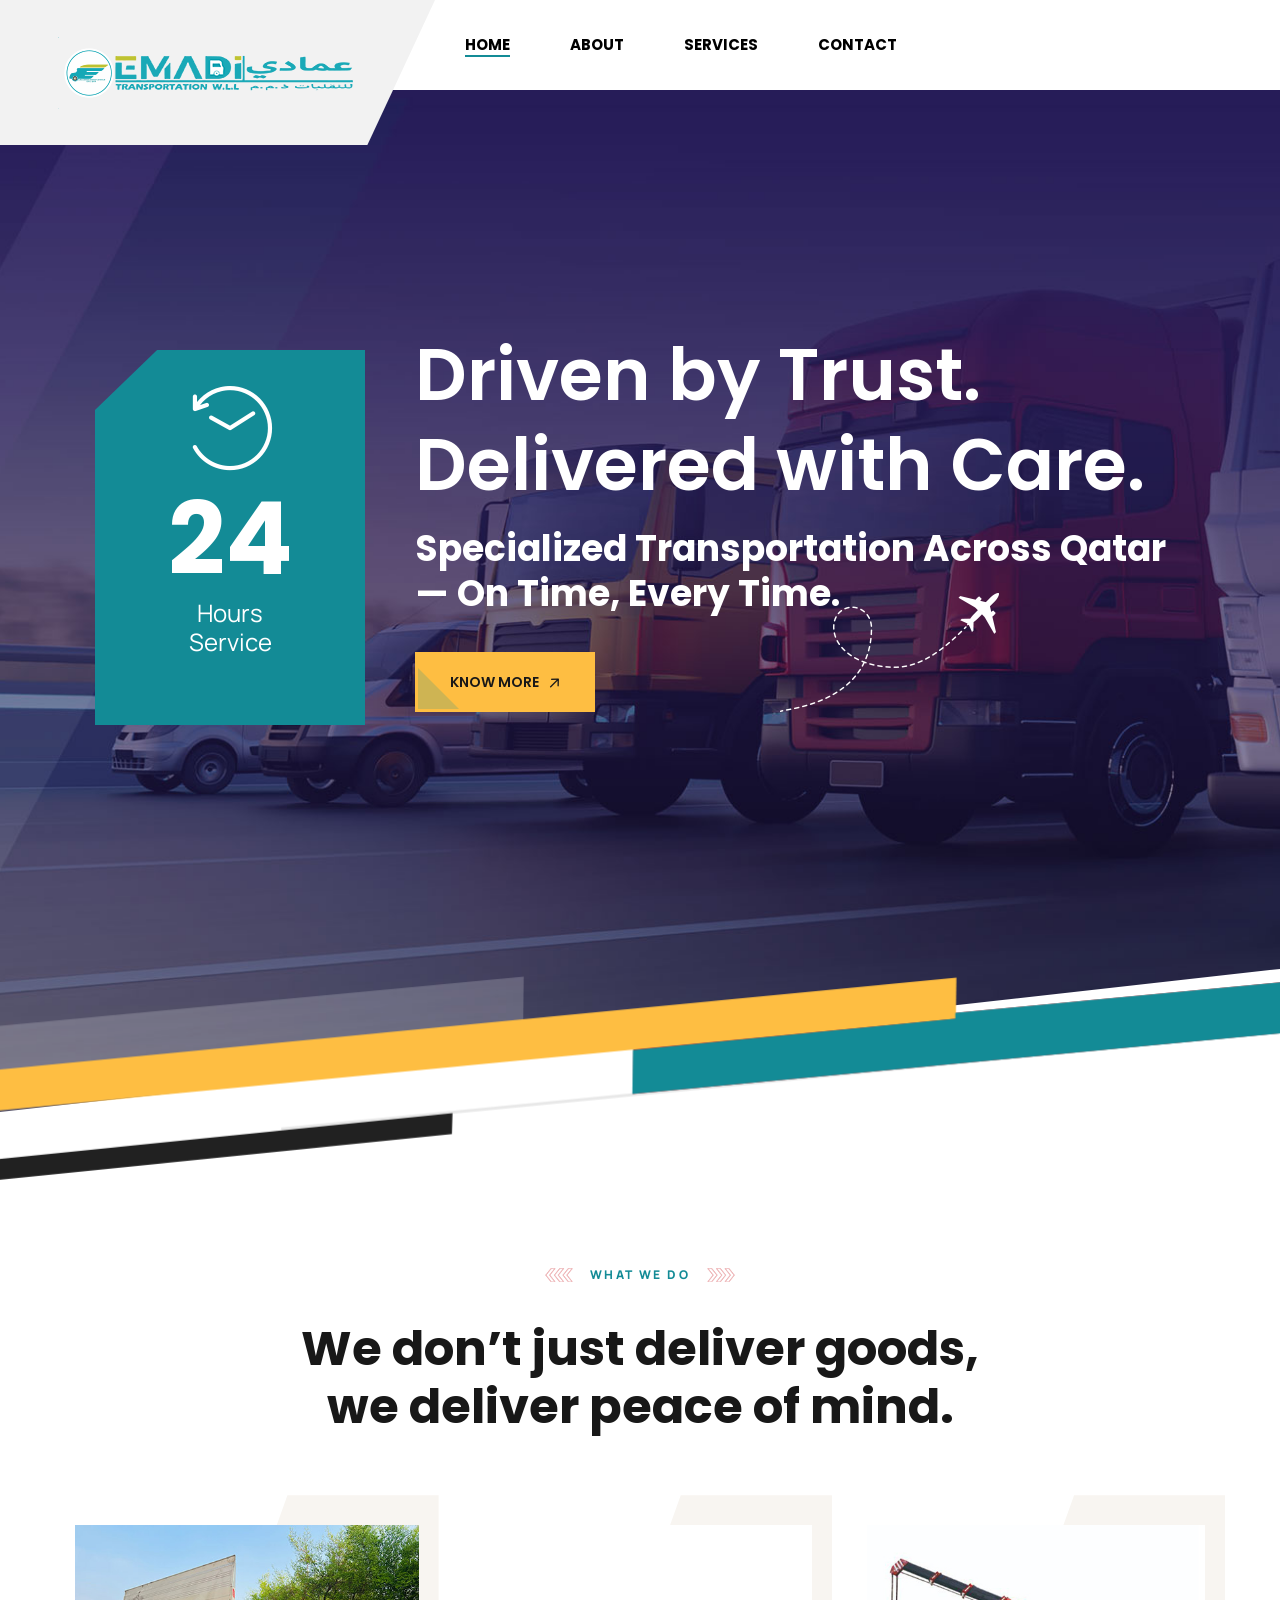
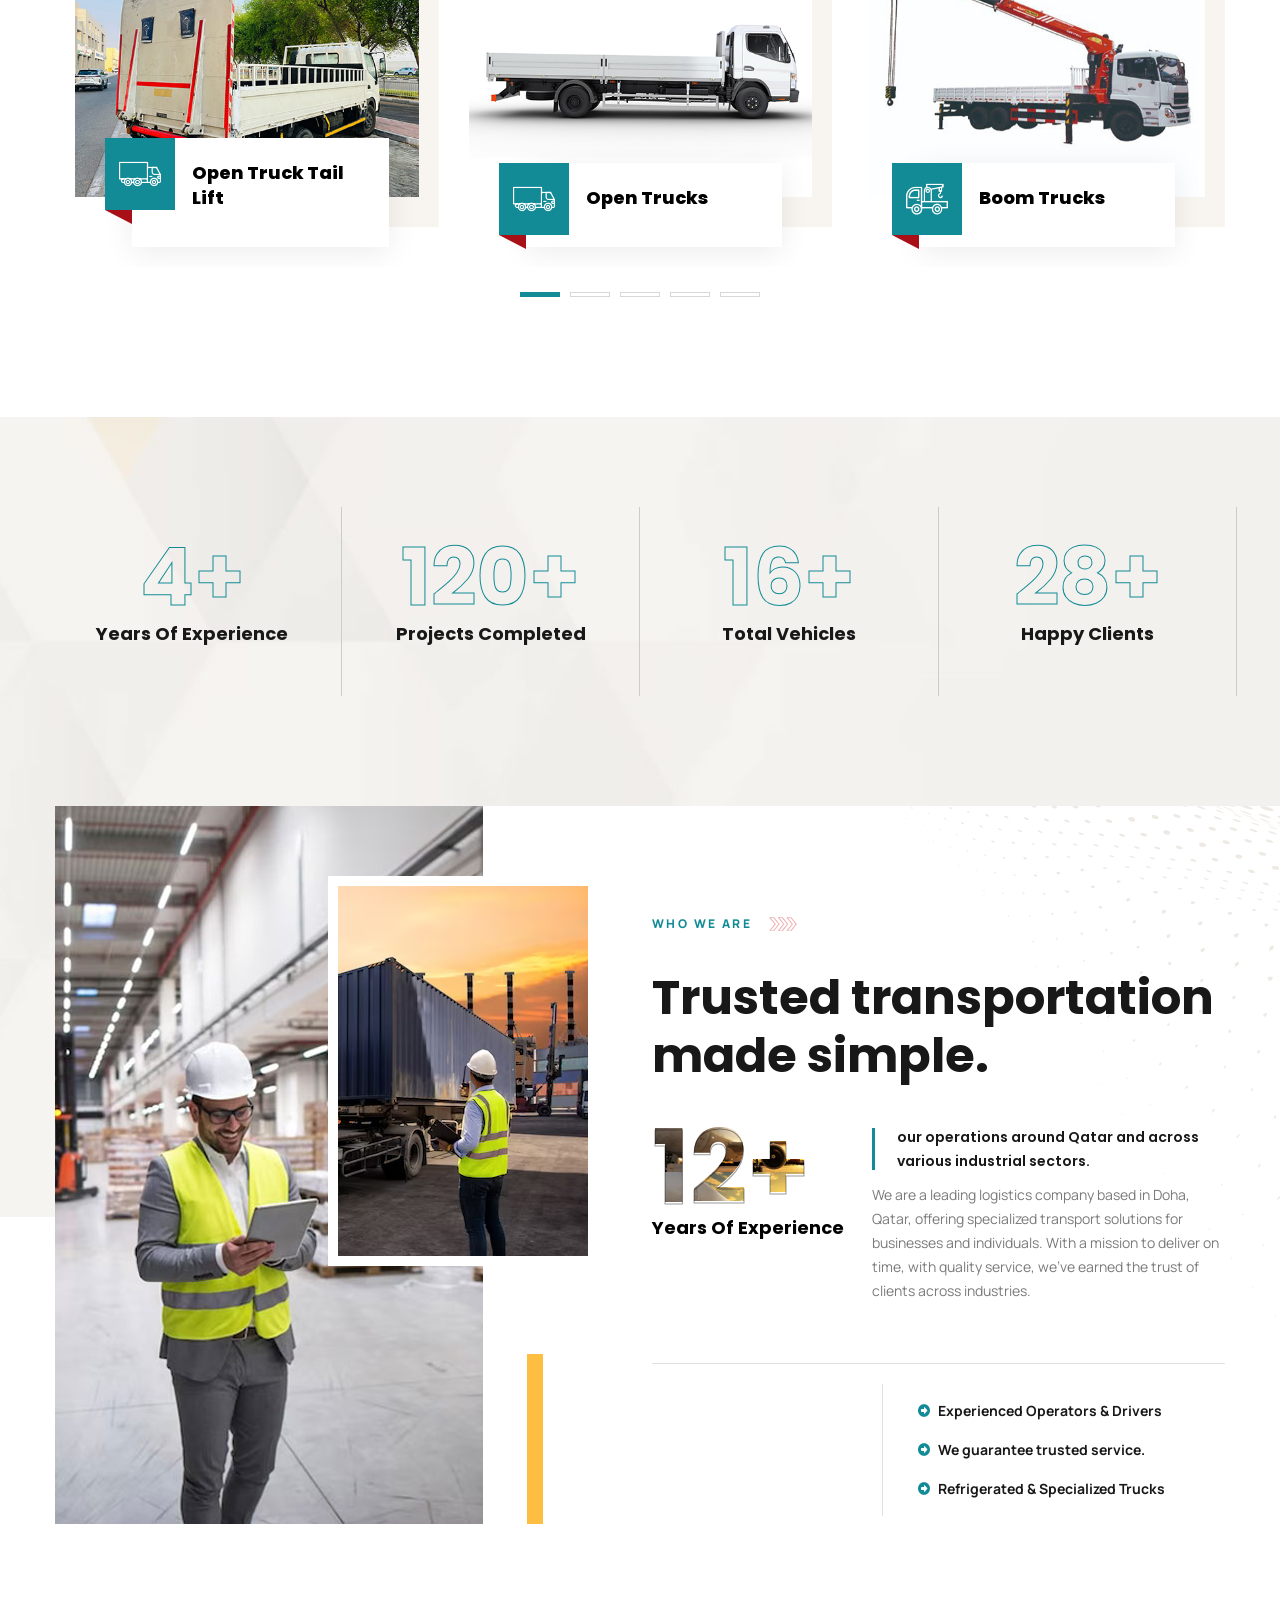
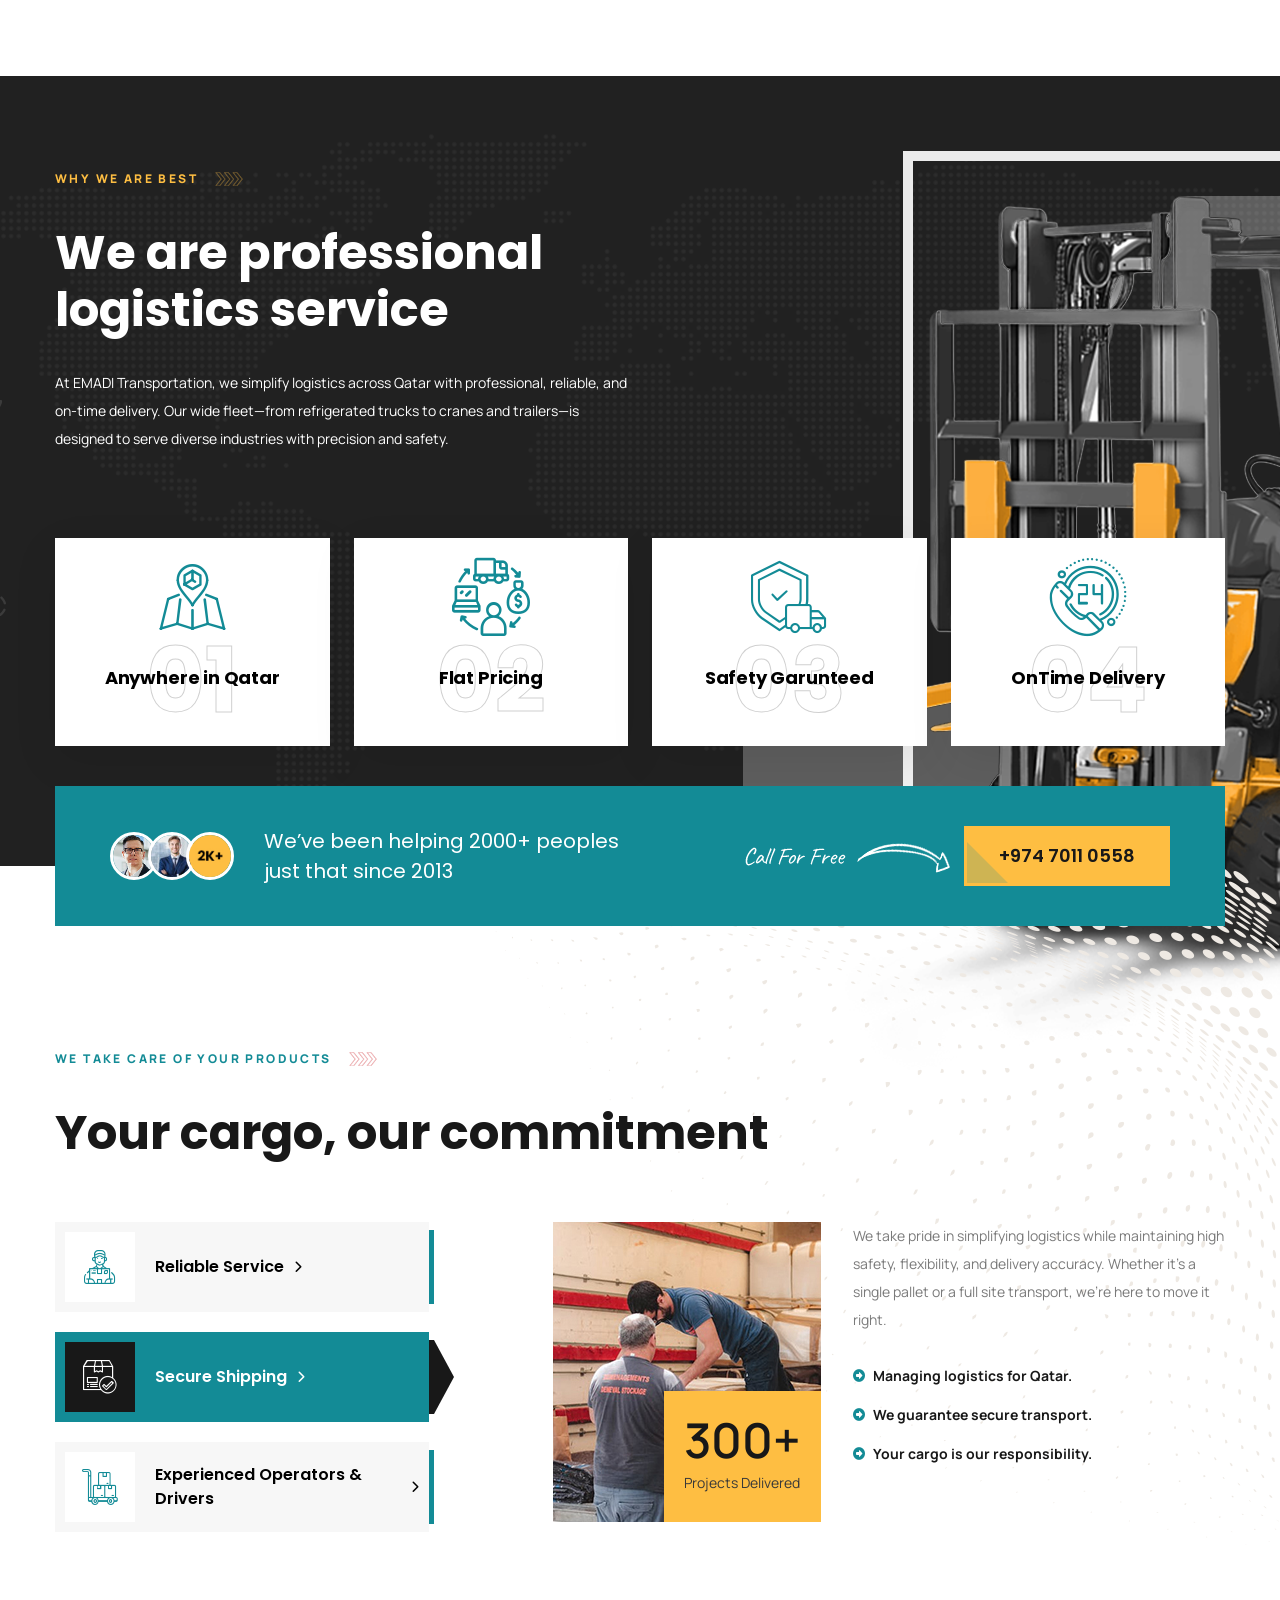
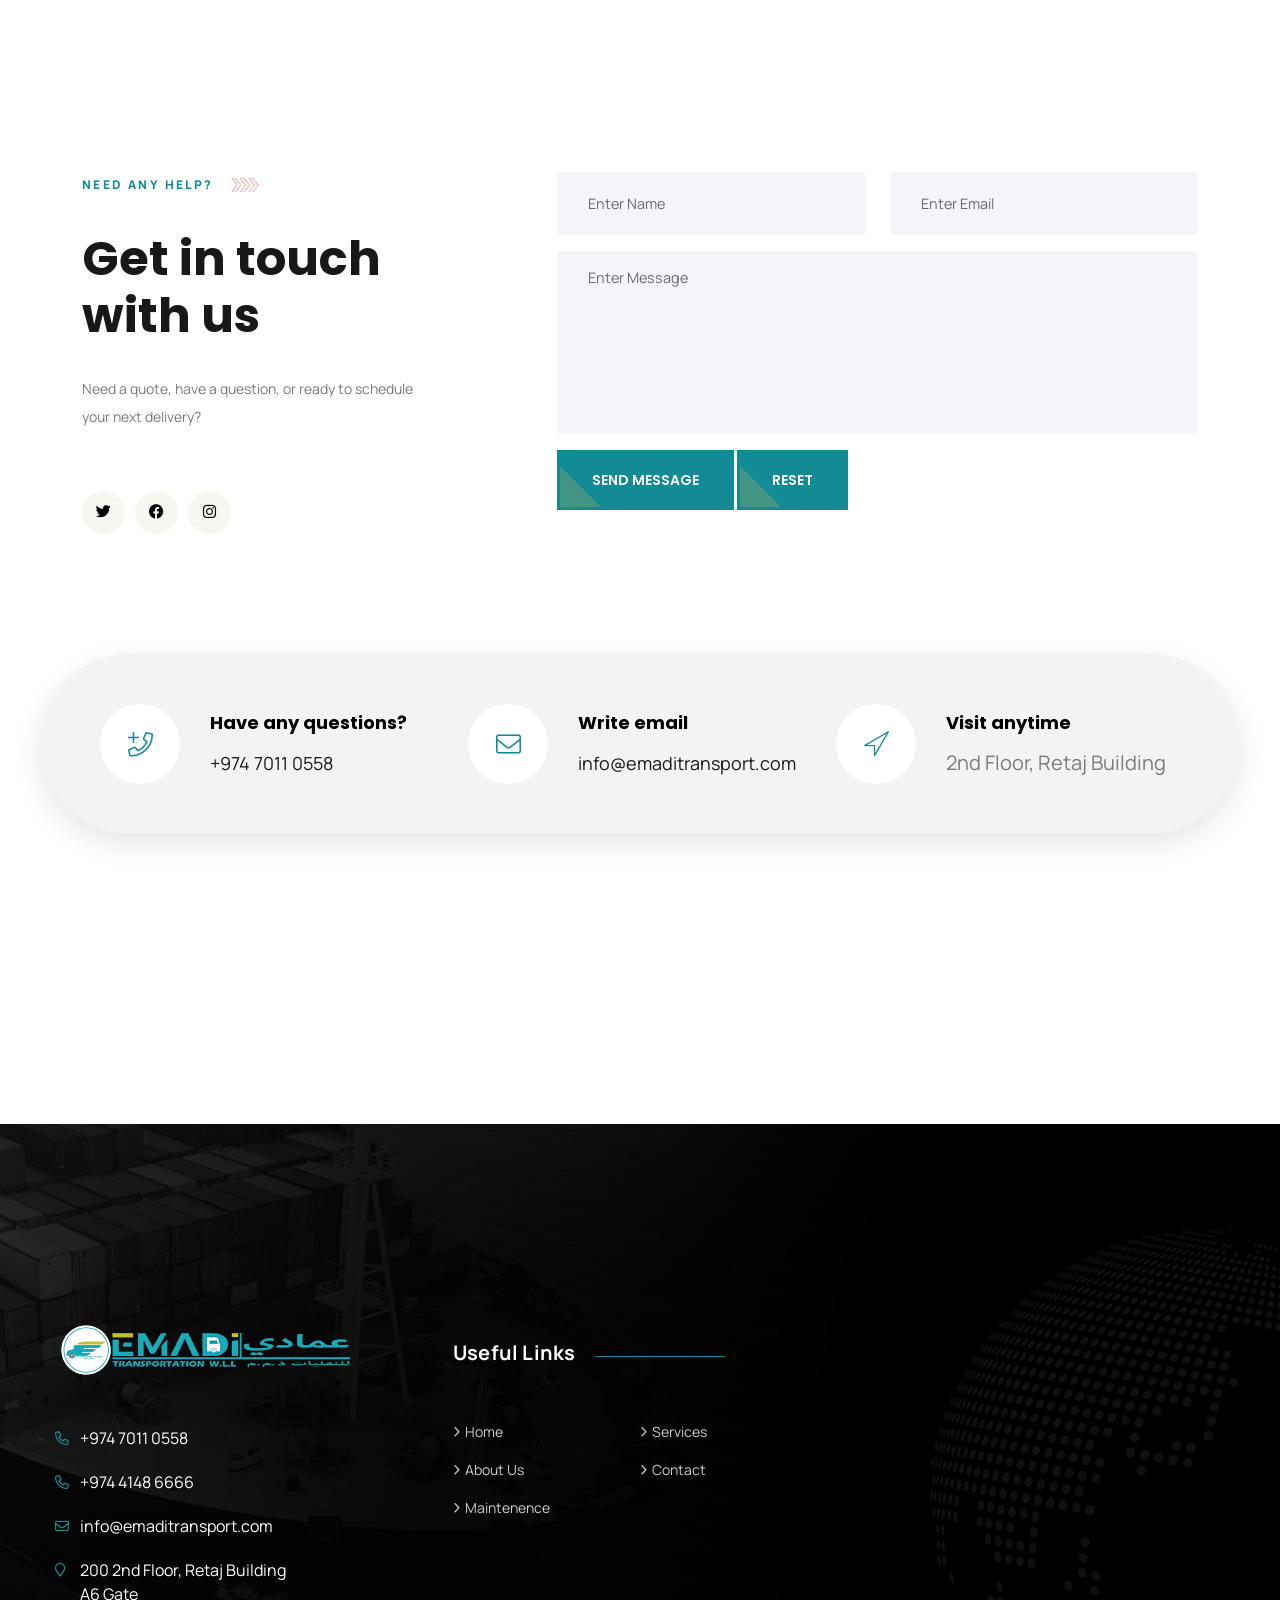
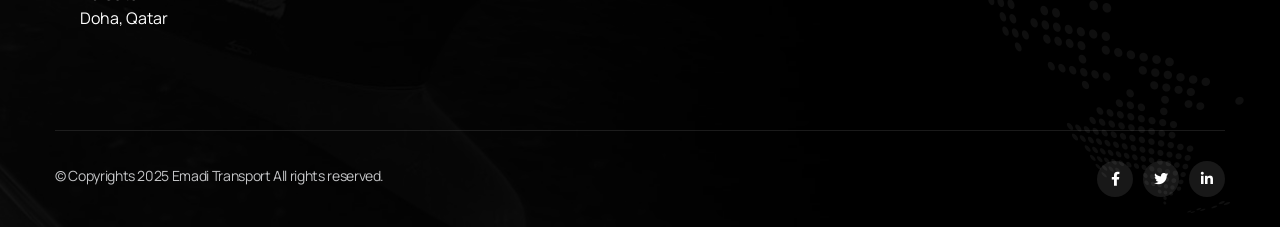
==== index.html @ b317986d "feat: add icon-plane-3 dark for background" ====
<!DOCTYPE html>
<html lang="en">
<head>
<meta charset="utf-8">
<title>Emadi Transport</title>
<!-- Stylesheets -->
<link href="css/bootstrap.min.css" rel="stylesheet">
<link href="css/style.css" rel="stylesheet">

<link rel="shortcut icon" href="images/favicon.png" type="image/x-icon">
<link rel="icon" href="images/favicon.png" type="image/x-icon">

<!-- Responsive -->
<meta http-equiv="X-UA-Compatible" content="IE=edge">
<meta name="viewport" content="width=device-width, initial-scale=1.0, maximum-scale=1.0, user-scalable=0">
<!--[if lt IE 9]><script src="https://cdnjs.cloudflare.com/ajax/libs/html5shiv/3.7.3/html5shiv.js"></script><![endif]-->
<!--[if lt IE 9]><script src="js/respond.js"></script><![endif]-->

<script src="js/contactForm.js"></script>
</head>

<body>

<div class="page-wrapper">
	
	<!-- Preloader -->
	<div class="preloader"></div>
	
	<!-- Main Header-->
	<header id="home" class="main-header header-style-one">
		<!-- Header Top -->
		<!-- <div class="header-top">
			<div class="inner-container">
				<div class="top-left">
					<ul class="useful-links">
						<li><a href="#">About</a></li>
						<li><a href="#">FAQ’S</a></li>
						<li><a href="#">News</a></li>
					</ul>
				</div>    
				<div class="top-right">
					<ul class="list-style-one">
						<li><i class="fa fa-clock"></i> Mon - Fri: 09.00am - 10.00 pm</li> 
						<li><i class="fa fa-envelope"></i> <a href="mailto:needhelp@company.com">needhelp@company.com</a></li>
					</ul>
					<ul class="social-icon-one">
						<li><a href="#"><span class="fab fa-twitter"></span></a></li>
						<li><a href="#"><span class="fab fa-facebook-f"></span></a></li>
						<li><a href="#"><span class="fab fa-linkedin-in"></span></a></li>
					</ul>
				</div>
			</div>
		</div> -->
		<!-- Header Top -->

		<!-- Header Lower -->
		<div class="header-lower">
			<!-- Main box -->
			<div class="main-box">
				<div class="logo-box">
					<div class="logo"><a href="index.html"><img src="images/logo.png" alt="Emadi Transport" title="Emadi"></a></div>
				</div>
				<!--Nav Box-->
				<div class="nav-outer">
					<nav class="nav main-menu">
						<ul class="navigation">
							<li class="current"><a href="#home">Home</a></li>
							<li><a href="about.html">About</a></li>
							<li><a href="#services">Services</a>
							<li><a href="#contact">Contact</a></li>
						</ul>
					</nav>      
					<div class="outer-box">
						<a href="tel:+97470110558" class="info-btn">
							<i class="icon fa fa-phone"></i>
							<small>Call Us Now</small> +974 7011 0558
						</a>
						<a href="contact.html" class="theme-btn btn-style-one"><span class="btn-title">gET A QUOTE <i class="lnr-icon-arrow-up"></i></span></a>
						<!-- Mobile Nav toggler -->
						<div class="mobile-nav-toggler"><span class="icon lnr-icon-bars"></span></div>
					</div>
				</div>
			</div>
		</div>
		<!-- End Header Lower -->

		<!-- Mobile Menu  -->
		<div class="mobile-menu">
			<div class="menu-backdrop"></div>
		
			<!--Here Menu Will Come Automatically Via Javascript / Same Menu as in Header-->
			<nav class="menu-box">
				<div class="upper-box">
					<div class="nav-logo"><a href="index.html"><img src="images/logo.png" alt="" title=""></a></div>
					<div class="close-btn"><i class="icon fa fa-times"></i></div>
				</div>
		
				<ul class="navigation clearfix">
					<!--Keep This Empty / Menu will come through Javascript-->
				</ul>
				<ul class="contact-list-one">
					<li>
						<!-- Contact Info Box -->
						<div class="contact-info-box">
							<i class="icon lnr-icon-phone-handset"></i>
							<span class="title">Call Now</span>
							<a href="tel:+97470110558">+974 7011 0558</a>
						</div>
					</li>
					<li>
						<!-- Contact Info Box -->
						<div class="contact-info-box">
							<span class="icon lnr-icon-envelope1"></span>
							<span class="title">Send Email</span>
							<a href="mailto:info@emaditransport.com">info@emaditransport.com</a>
						</div>
					</li>
				</ul>
		
		
				<ul class="social-links">
					<li><a href="#"><i class="fab fa-twitter"></i></a></li>
					<li><a href="#"><i class="fab fa-facebook-f"></i></a></li>
					<li><a href="#"><i class="fab fa-instagram"></i></a></li>
				</ul>
			</nav>
		</div><!-- End Mobile Menu -->


		<!-- Sticky Header  -->
		<div class="sticky-header">
			<div class="auto-container">
				<div class="inner-container">
					<!--Logo-->
					<div class="logo">
						<a href="index.html" title=""><img src="images/logo.png" alt="Emadi Transport" title=""></a>
					</div>
		
					<!--Right Col-->
					<div class="nav-outer">
						<!-- Main Menu -->
						<nav class="main-menu">
							<div class="navbar-collapse show collapse clearfix">
								<ul class="navigation clearfix">
									<!--Keep This Empty / Menu will come through Javascript-->
								</ul>
							</div>
						</nav><!-- Main Menu End-->
		
						<!--Mobile Navigation Toggler-->
						<div class="mobile-nav-toggler"><span class="icon lnr-icon-bars"></span></div>
					</div>
				</div>
			</div>
		</div><!-- End Sticky Menu -->
	</header>
	<!--End Main Header -->
	
	<!-- Banner Section -->
	<section class="banner-section">
		<div class="bg bg-image" style="background-image: url(./images/main-slider/1.jpg)"></div>
		<div class="bottom-lines"></div>
	
		<div class="auto-container">
			<div class="content-box">
				<div class="info-box wow fadeInLeft">
					<i class="icon lnr-icon-history"></i>
					<h1 class="count">24</h1>
					<div class="text">Hours <br>Service</div>
				</div>
				<h1 class="title wow fadeInUp" data-wow-delay="300ms">Driven by Trust. Delivered with Care.</h1>
				<h3 class="title wow fadeInUp" data-wow-delay="300ms">Specialized Transportation Across Qatar <br> — On Time, Every Time.</h3>
				<a href="about.html" class="theme-btn btn-style-two wow fadeInUp" data-wow-delay="600ms"><span class="btn-title">Know More<i class="far fa-arrow-up"></i></span></a>
				<span class="icon icon-plane bounce-x"></span>
			</div>
		</div>
	</section>
	<!-- End Banner Section -->

	<!-- Services Section -->
	<section id="services" class="services-section ">
		<div class="anim-icons">
			<img src="images/resource/shipping.png" alt="" class="float-img wow fadeInRight">
			<span class="icon icon-plane-2 wow fadeInRight"></span>
		</div>
		<div class="auto-container">
			<div class="sec-title text-center">
				<span class="sub-title">What We Do</span>
				<h2>We don’t just deliver goods,<br>we deliver peace of mind.</h2>
			</div>
			<div class="services-carousel owl-carousel owl-theme default-dots">
				<!-- Service Block -->
				<div class="service-block">
					<div class="inner-box">
						<div class="image-box">
							<figure class="image"><a href="#"><img src="images/vehicles/open-truck-tail-lift.jpg" alt=""></a></figure>
						</div>
						<div class="content-box">
							<div class="icon-box"><i class="icon flaticon-truck-1"></i></div>
							<h6 class="title"><a href="#">Open Truck Tail Lift</a></h6>
							<div class="inner">
								<div class="text">Smooth loading/unloading for bulky or fragile cargo.</div>
								<ul>
									<li>3T open truck, 1.5T lift capacity.</li>
								</ul>
								<!-- <a href="#" class="read-more">Learn more <i class="fa fa-arrow-right"></i></a> -->
							</div>
						</div>
					</div>
				</div>
				<!-- Service Block -->
				<div class="service-block">
					<div class="inner-box">
						<div class="image-box">
							<figure class="image"><a href="#"><img src="images/vehicles/open-truck.jpg" alt="Open Truck"></a></figure>
						</div>
						<div class="content-box">
							<div class="icon-box"><i class="icon flaticon-truck-1"></i></div>
							<h6 class="title"><a href="#">Open Trucks</a></h6>
							<div class="inner">
								<div class="text">Ideal for construction materials, furniture, or irregular-sized loads.</div>
								<ul>
									<li>3, 5 and 7 Tonne open trucks.</li>
								</ul>
								<!-- <a href="#" class="read-more">Learn more <i class="fa fa-arrow-up"></i></a> -->
							</div>
						</div>
					</div>
				</div>
				<!-- Service Block -->
				<div class="service-block">
					<div class="inner-box">
						<div class="image-box">
							<figure class="image"><a href="#"><img src="images/vehicles/boom-truck.jpg" alt="Open Truck"></a></figure>
						</div>
						<div class="content-box">
							<div class="icon-box"><i class="icon flaticon-crane"></i></div>
							<h6 class="title"><a href="#">Boom Trucks</a></h6>
							<div class="inner">
								<div class="text">Lift and transport heavy machinery or containers.</div>
								<ul>
									<li>3, 5, 7, 10, 15 Tonne boom trucks.</li>
								</ul>
								<!-- <a href="#" class="read-more">Learn more <i class="fa fa-arrow-up"></i></a> -->
							</div>
						</div>
					</div>
				</div>
				<!-- Service Block -->
				<div class="service-block">
					<div class="inner-box">
						<div class="image-box">
							<figure class="image"><a href="#"><img src="images/vehicles/flatbed.jpg" alt=""></a></figure>
						</div>
						<div class="content-box">
							<div class="icon-box"><i class="icon flaticon-truck"></i></div>
							<h6 class="title"><a href="#">Flatbed Trailers</a></h6>
							<div class="inner">
								<div class="text">Efficient open trailers for construction or oversized goods.</div>
								<!-- <a href="#" class="read-more">Learn more <i class="fa fa-arrow-right"></i></a> -->
							</div>
						</div>
					</div>
				</div>
				<!-- Service Block -->
				<div class="service-block">
					<div class="inner-box">
						<div class="image-box">
							<figure class="image"><a href="#"><img src="images/vehicles/reefer-truck-tail-lift.jpg" alt=""></a></figure>
						</div>
						<div class="content-box">
							<div class="icon-box"><i class="icon flaticon-delivery-truck-4"></i></div>
							<h6 class="title"><a href="#">Refrigerated (Freezer) Trucks</a></h6>
							<div class="inner">
								<div class="text">Maintain goods at -20°C with high-performance insulation.</div>
								<ul>
									<li>3, 5 and 7 Tonne.</li>
								</ul>
								<!-- <a href="#" class="read-more">Learn more <i class="fa fa-arrow-up"></i></a> -->
							</div>
						</div>
					</div>
				</div>
				<!-- Service Block -->
				<div class="service-block">
					<div class="inner-box">
						<div class="image-box">
							<figure class="image"><a href="#"><img src="images/vehicles/box-truck.jpg" alt=""></a></figure>
						</div>
						<div class="content-box">
							<div class="icon-box"><i class="icon flaticon-delivery-truck-2"></i></div>
							<h6 class="title"><a href="#">Covered Trucks</a></h6>
							<div class="inner">
								<div class="text">Weather-protected, secure delivery for delicate or private cargo.</div>
								<ul>
									<li>All sizes.</li>
								</ul>
								<!-- <a href="#" class="read-more">Learn more <i class="fa fa-arrow-up"></i></a> -->
							</div>
						</div>
					</div>
				</div>
				<!-- Service Block -->
				<div class="service-block">
					<div class="inner-box">
						<div class="image-box">
							<figure class="image"><a href="#"><img src="images/vehicles/forklift.jpg" alt="Forklift"></a></figure>
						</div>
						<div class="content-box">
							<div class="icon-box"><i class="icon flaticon-forklift-1"></i></div>
							<h6 class="title"><a href="#">Forklifts</a></h6>
							<div class="inner">
								<div class="text">On-site cargo movement with lifting power and precision.</div>
								<ul>
									<li>3, 5 and 7 Tonne Forklifts.</li>
								</ul>
								<!-- <a href="#" class="read-more">Learn more <i class="fa fa-arrow-up"></i></a> -->
							</div>
						</div>
					</div>
				</div>
				<!-- Service Block -->
				<div class="service-block">
					<div class="inner-box">
						<div class="image-box">
							<figure class="image"><a href="#"><img src="images/vehicles/crane.jpg" alt="Crane"></a></figure>
						</div>
						<div class="content-box">
							<div class="icon-box"><i class="icon flaticon-crane-1"></i></div>
							<h6 class="title"><a href="#">Cranes</a></h6>
							<div class="inner">
								<div class="text">Heavy-duty lifting with safety and scale.</div>
								<ul>
									<li>25, 50, 100, 150 Tonnes.</li>
								</ul>
								<!-- <a href="#" class="read-more">Learn more <i class="fa fa-arrow-up"></i></a> -->
							</div>
						</div>
					</div>
				</div>
				<!-- Service Block -->
				<div class="service-block">
					<div class="inner-box">
						<div class="image-box">
							<figure class="image"><a href="#"><img src="images/vehicles/reefer-trailer.jpg" alt="Reefer Trailer"></a></figure>
						</div>
						<div class="content-box">
							<div class="icon-box"><i class="icon flaticon-truck-1"></i></div>
							<h6 class="title"><a href="#">Reefer Trailer (40 ft)</a></h6>
							<div class="inner">
								<div class="text">Cold chain ready, ideal for long-distance temperature-sensitive cargo.</div>
								<!-- <a href="#" class="read-more">Learn more <i class="fa fa-arrow-up"></i></a> -->
							</div>
						</div>
					</div>
				</div>
				<!-- Service Block -->
				<div class="service-block">
					<div class="inner-box">
						<div class="image-box">
							<figure class="image"><a href="#"><img src="images/vehicles/recovery-truck.jpg" alt="Recovery Truck"></a></figure>
						</div>
						<div class="content-box">
							<div class="icon-box"><i class="icon flaticon-crane"></i></div>
							<h6 class="title"><a href="#">Vehicle Recovery Trucks</a></h6>
							<div class="inner">
								<div class="text">24/7 vehicle breakdown support—small to heavy vehicle recovery across Qatar.</div>
								<ul>
									<li>For all vehicles</li>
								</ul>
								<!-- <a href="#" class="read-more">Learn more <i class="fa fa-arrow-up"></i></a> -->
							</div>
						</div>
					</div>
				</div>
				<!-- Service Block -->
				<div class="service-block">
					<div class="inner-box">
						<div class="image-box">
							<figure class="image"><a href="#"><img src="images/vehicles/bus.jpg" alt="Bus"></a></figure>
						</div>
						<div class="content-box">
							<div class="icon-box"><i class="icon flaticon-van"></i></div>
							<h6 class="title"><a href="#">Labor Transportation</a></h6>
							<div class="inner">
								<div class="text">Full-size buses available for safe, timely, and comfortable worker movement.</div>
								<ul>
									<li>All size buses.</li>
								</ul>
								<!-- <a href="#" class="read-more">Learn more <i class="fa fa-arrow-up"></i></a> -->
							</div>
						</div>
					</div>
				</div>
				<!-- Service Block -->
				<div class="service-block">
					<div class="inner-box">
						<div class="image-box">
							<figure class="image"><a href="#"><img src="images/vehicles/lashing.jpg" alt="Lashing Equipments"></a></figure>
						</div>
						<div class="content-box">
							<div class="icon-box"><i class="icon flaticon-shield"></i></div>
							<h6 class="title"><a href="#">Lashing Equipment & Services</a></h6>
							<div class="inner">
								<div class="text">Secure your cargo with professional lashing and top-grade equipments.</div>
								<!-- <a href="#" class="read-more">Learn more <i class="fa fa-arrow-up"></i></a> -->
							</div>
						</div>
					</div>
				</div>
				<!-- Service Block -->
				<div class="service-block">
					<div class="inner-box">
						<div class="image-box">
							<figure class="image"><a href="#"><img src="images/vehicles/wooden-box.jpg" alt="Wooden Box"></a></figure>
						</div>
						<div class="content-box">
							<div class="icon-box"><i class="icon flaticon-shield"></i></div>
							<h6 class="title"><a href="#">Wooden Box Making</a></h6>
							<div class="inner">
								<div class="text">Protect your cargo with weather sealed wooden boxes.</div>
								<ul>
									<li>All sizes available.</li>
								</ul>
								<!-- <a href="#" class="read-more">Learn more <i class="fa fa-arrow-up"></i></a> -->
							</div>
						</div>
					</div>
				</div>
			</div>
		</div>
	</section>
	<!-- End Services Section-->

	<!-- About Section -->
	<section id="about" class="about-section pt-0">
		<div class="bg bg-pattern-1"></div>
		<div class="auto-container">
			<div class="fact-counter">
				<div class="row">
					<!-- Counter block-->
					<div class="counter-block col-lg-3 col-md-6 wow fadeInUp">
						<div class="inner">
							<div class="count-box"><span class="count-text" data-speed="3000" data-stop="12">0</span>+</div>
							<h4 class="counter-title">Years Of Experience</h4>
						</div>
					</div>
					<!--Counter block-->
					<div class="counter-block col-lg-3 col-md-6 wow fadeInUp" data-wow-delay="300ms">
						<div class="inner">
							<div class="count-box"><span class="count-text" data-speed="3000" data-stop="300">0</span>+</div>
							<h4 class="counter-title">Projects Completed</h4>
						</div>
					</div>
					<!--Counter block-->
					<div class="counter-block col-lg-3 col-md-6 wow fadeInUp" data-wow-delay="600ms">
						<div class="inner">
							<div class="count-box"><span class="count-text" data-speed="3000" data-stop="40">0</span>+</div>
							<h4 class="counter-title">Total Vehicles</h4>
						</div>
					</div>
					<!--Counter block-->
					<div class="counter-block col-lg-3 col-md-6 wow fadeInUp" data-wow-delay="900ms">
						<div class="inner">
							<div class="count-box"><span class="count-text" data-speed="3000" data-stop="70">0</span>+</div>
							<h4 class="counter-title">Happy Clients</h4>
						</div>
					</div>
				</div>
			</div>
			<div class="outer-box">
				<div class="bg bg-pattern-2"></div>
				<div class="row">
					<div class="content-column col-xl-6 col-lg-7 col-md-12 col-sm-12 order-2 wow fadeInRight" data-wow-delay="600ms">
						<div class="inner-column">
							<div class="sec-title">
								<span class="sub-title">Who We Are</span>
								<h2>Trusted transportation made simple.</h2>
							</div>
							<div class="info-box">
								<div class="exp-box">
									<span class="count" data-text="12+"><span class="txt">12+</span></span>
									<h6 class="title">Years Of Experience</h6>
								</div>
								<blockquote class="blockquote-style-one">our operations around Qatar and across various industrial sectors.</blockquote>
								<div class="text">We are a leading logistics company based in Doha, Qatar, offering specialized transport solutions for businesses and individuals. With a mission to deliver on time, with quality service, we’ve earned the trust of clients across industries.</div>
							</div>
							
							<div class="other-info">
								<ul class="list-style-two">
									<li><i class="fa fa-arrow-alt-circle-right"></i> Experienced Operators & Drivers</li>
									<li><i class="fa fa-arrow-alt-circle-right"></i> We guarantee trusted service.</li>
									<li><i class="fa fa-arrow-alt-circle-right"></i> Refrigerated & Specialized Trucks</li>
								</ul>

								<!-- <div class="author-info">
									<figure class="thumb"><img src="images/resource/avatar.jpg" alt=""></figure>
									<h6 class="name">Mita Walker</h6>
									<span class="designation">CEO, Transpress</span>
									<img src="images/resource/sign.png" alt="" class="sign">
								</div> -->

							</div>
						</div>
					</div>

					<!-- Image Column -->
					<div class="image-column col-xl-6 col-lg-5 col-md-12 col-sm-12 wow fadeInLeft">
						<div class="inner-column wow fadeInLeft">
							<figure class="image-1 overlay-anim wow fadeInUp"><img src="images/resource/about-1.jpg" alt=""></figure>
							<figure class="image-2 overlay-anim wow fadeInRight"><img src="images/resource/about-2.jpg" alt=""></figure>
							<!-- <a href="https://www.youtube.com/watch?v=Fvae8nxzVz4" class="play-now lightbox-image" ><i class="icon fa fa-play"></i><span class="ripple"></span></a> -->
						</div>
					</div>
				</div>
			</div>
		</div>
	</section>
	<!--Emd About Section -->

	<!-- Why Choose Us -->
	<section class="why-choose-us pt-0">
		<div class="bg bg-pattern-2"></div>
		<div class="anim-icons">
			<span class="icon icon-plane-3 dark"></span>
		</div>
		<div class="auto-container">
			<div class="outer-box">
				<figure class="float-image wow fadeInRight"><img src="images/resource/image-1.png" alt=""></figure>
				<div class="row">
					<!-- Content Column -->
					<div class="content-column col-lg-6 col-md-12 col-sm-12 wow fadeInLeft">
						<div class="inner-column">
							<div class="sec-title light">
								<span class="sub-title">Why we are Best</span>
								<h2>We are professional logistics service</h2>
								<div class="text">At EMADI Transportation, we simplify logistics across Qatar with professional, reliable, and on-time delivery. Our wide fleet—from refrigerated trucks to cranes and trailers—is designed to serve diverse industries with precision and safety.</div>
							</div>
							<!--Skills-->
							<!-- <div class="skills">
								<div class="skill-item">
									<div class="skill-header">
										<div class="skill-title">Shipping</div>
									</div>
									<div class="skill-bar">
										<div class="bar-inner">
											<div class="bar progress-line" data-width="80">
												<div class="skill-percentage">
													<div class="count-box"><span class="count-text" data-speed="3000" data-stop="80">0</span>%</div>
												</div>
											</div>
										</div>
									</div>
								</div>
								<div class="skill-item">
									<div class="skill-header">
										<div class="skill-title">Managment</div>
									</div>
									<div class="skill-bar">
										<div class="bar-inner">
											<div class="bar progress-line" data-width="90">
												<div class="skill-percentage">
													<div class="count-box"><span class="count-text" data-speed="3000" data-stop="90">0</span>%</div>
												</div>
											</div>
										</div>
									</div>
								</div>
							</div> -->
						</div>
					</div>
				</div>
				<div class="row">
					<!-- Feature Block -->
					<div class="feature-block col-lg-3 col-md-6">
						<div class="inner-box">
							<span class="count">01</span>
							<i class="icon flaticon-maps"></i>
							<h6 class="title">Anywhere in Qatar</h6>
						</div>
					</div>
					<!-- Feature Block -->
					<div class="feature-block col-lg-3 col-md-6">
						<div class="inner-box">
							<span class="count">02</span>
							<i class="icon flaticon-logistics-9"></i>
							<h6 class="title">Flat Pricing</h6>
						</div>
					</div>
					<!-- Feature Block -->
					<div class="feature-block col-lg-3 col-md-6">
						<div class="inner-box">
							<span class="count">03</span>
							<i class="icon flaticon-delivery-8"></i>
							<h6 class="title">Safety Garunteed</h6>
						</div>
					</div>
					<!-- Feature Block -->
					<div class="feature-block col-lg-3 col-md-6">
						<div class="inner-box">
							<span class="count">04</span>
							<i class="icon flaticon-24-hours-3"></i>
							<h6 class="title">OnTime Delivery</h6>
						</div>
					</div>
				</div>
			</div>
		</div>
	</section>
	<!-- End Why Choose Us -->

	<!--Call To Action -->
	<section class="call-to-action pull-y">
		<div class="auto-container">
			<div class="outer-box">
				<!-- Title Column -->
				<div class="title-column col-lg-6">
					<div class="title-box">
						<figure class="image-box">
							<img src="images/resource/testi-2.jpg" alt="">
							<img src="images/resource/testi-thumb-1.jpg" alt="">
							<img src="images/resource/cta-3.jpg" alt="">
						</figure>
						<h5 class="title">We’ve been helping 2000+ peoples <br>just that since 2013</h5>
					</div>
				</div>
				<!-- Button Column -->
				<div class="btn-column">
					<div class="btn-box">
						<img src="images/icons/call-for-free.png" alt="">
						<a href="tel:+97470110558" class="theme-btn btn-style-two light-bg"><span class="btn-title">+974 7011 0558</span></a>
					</div>
				</div>
			</div>
		</div>
	</section>
	<!--End Call To Action -->

	<!-- Features Section -->
	<section class="features-section">
		<div class="bg bg-pattern-3"></div>
		<div class="auto-container">
			<div class="sec-title">
				<span class="sub-title">We take care of your products</span>
				<h2>Your cargo, our commitment</h2>
			</div>
						
			<div class="tabs-box">
				<div class="row">
					<!-- Tabs Column -->
					<div class="tabs-column col-lg-5 wow fadeInRight" data-wow-delay="600ms">
						<div class="inner-column">
							<ul class="tab-btns tab-buttons">
								<li class="tab-btn" data-tab="#tab1"><i class="icon flaticon-delivery-man-2"></i >Reliable Service <i class="sub-icon fa fa-chevron-right"></i></li>
								<li class="tab-btn active-btn" data-tab="#tab2"><i class="icon flaticon-delivery-box-4"></i>Secure Shipping <i class="sub-icon fa fa-chevron-right"></i></li>
								<li class="tab-btn" data-tab="#tab3"><i class="icon flaticon-delivery"></i> Experienced Operators & Drivers <i class="sub-icon fa fa-chevron-right"></i></li>
							</ul>
						</div>
					</div>

					<!-- Content Column -->
					<div class="content-column col-lg-7">
						<div class="inner-column wow fadeInLeft">
							<div class="tabs-content">
								<!--Tab-->
								<div class="tab" id="tab1">
									<div class="content-box">
										<div class="image-box">
											<figure class="image overlay-anim"><img src="images/resource/tab-2.jpg" alt=""></figure>
											<div class="info-box">
												<span class="count">70+</span>
												<span class="sub-title">Satisfied Customers</span>
											</div>
										</div>
										<div class="text">We’re known for always being on time. Your schedule is our mission.</div>
										<ul class="list-style-two">
											<li><i class="fa fa-arrow-alt-circle-right"></i> Managing logistics for Qatar.</li>
											<li><i class="fa fa-arrow-alt-circle-right"></i> We guarantee trusted service.</li>
											<li><i class="fa fa-arrow-alt-circle-right"></i> Experts in cargo movement.</li>
										</ul>
									</div>
								</div>

								<!--Tab-->
								<div class="tab active-tab" id="tab2">
									<div class="content-box">
										<div class="image-box">
											<figure class="image overlay-anim"><img src="images/resource/tab-3.jpg" alt=""></figure>
											<div class="info-box">
												<span class="count">300+</span>
												<span class="sub-title">Projects Delivered</span>
											</div>
										</div>
										<div class="text">We take pride in simplifying logistics while maintaining high safety, flexibility, and delivery accuracy. Whether it’s a single pallet or a full site transport, we’re here to move it right.</div>
										<ul class="list-style-two">
											<li><i class="fa fa-arrow-alt-circle-right"></i> Managing logistics for Qatar.</li>
											<li><i class="fa fa-arrow-alt-circle-right"></i> We guarantee secure transport.</li>
											<li><i class="fa fa-arrow-alt-circle-right"></i> Your cargo is our responsibility.</li>
										</ul>
									</div>
								</div>

								<!--Tab-->
								<div class="tab" id="tab3">
									<div class="content-box">
										<div class="image-box">
											<figure class="image overlay-anim"><img src="images/resource/tab-1.jpg" alt=""></figure>
											<div class="info-box">
												<span class="count">150+</span>
												<span class="sub-title">Happy Faces </span>
											</div>
										</div>
										<div class="text"> Your goods are handled by trained professionals who care.</div>
										<ul class="list-style-two">
											<li><i class="fa fa-arrow-alt-circle-right"></i> We guarantee secure delivery.</li>
											<li><i class="fa fa-arrow-alt-circle-right"></i> Well experienced Operators and Drivers.</li>
											<li><i class="fa fa-arrow-alt-circle-right"></i> Well maintained vehicles.</li>
										</ul>
									</div>
								</div>
							</div>
						</div>
					</div>
				</div>
			</div>
		</div>
	</section>
	<!--Emd Features Section Two -->

	<!--Contact Details Start-->
	<section id="contact" class="contact-details">
		<div class="container ">
			<div class="row">
				<div class="col-xl-4 col-lg-6">
					<div class="contact-details__right">
						<div class="sec-title">
							<span class="sub-title">Need any help?</span>
							<h2>Get in touch with us</h2>
							<div class="text">Need a quote, have a question, or ready to schedule your next delivery?</div>
						</div>
						<div class="blog-details__social-list">
							<a href="#"><i class="fab fa-twitter"></i></a>
							<a href="#"><i class="fab fa-facebook"></i></a>
							<a href="#"><i class="fab fa-instagram"></i></a>
						</div>
					</div>
				</div>
				<div class="col-xl-7 offset-xl-1 col-lg-6">
					<!-- Contact Form -->
					<form id="contact_form" name="contact_form" class="" onsubmit="redirectToWhatsApp(event)">
						<div class="row">
							<div class="col-sm-6">
								<div class="mb-3">
									<input name="form_name" class="form-control required" type="text" placeholder="Enter Name">
								</div>
							</div>
							<div class="col-sm-6">
								<div class="mb-3">
									<input name="form_email" class="form-control required email" type="email" placeholder="Enter Email">
								</div>
							</div>
						</div>
						<div class="mb-3">
							<textarea name="form_message" class="form-control required" rows="7" placeholder="Enter Message"></textarea>
						</div>
						<div class="mb-3">
							<input name="form_botcheck" class="form-control" type="hidden" value="" />
							<button type="submit" class="theme-btn btn-style-one" data-loading-text="Please wait..."><span class="btn-title">Send message</span></button>
							<button type="reset" class="theme-btn btn-style-one bg-theme-color5"><span class="btn-title">Reset</span></button>
						</div>
					</form>
					<!-- Contact Form Validation-->
				</div>
			</div>
		</div>
	</section>
	<!--Contact Details End-->

	<section class="mb--100 position-relative">
		<div class="auto-container contact-details-call">
			<div class="row">
				<!-- Feature Block Three -->
				<div class="col-lg-4 col-md-6">
					<ul class="list-unstyled contact-details__info">
						<li>
							<div class="icon">
								<span class="lnr-icon-phone-plus"></span>
							</div>
							<div class="text">
								<h6>Have any questions?</h6>
								<a href="tel:+97470110558"> +974 7011 0558</a>
							</div>
						</li>
					</ul>
				</div>
				<!-- Feature Block Three -->
				<div class="col-lg-4 col-md-6">
					<ul class="list-unstyled contact-details__info">
						<li>
							<div class="icon">
								<span class="lnr-icon-envelope1"></span>
							</div>
							<div class="text">
								<h6>Write email</h6>
								<a href="mailto:info@emaditransport.com">info@emaditransport.com</a>
							</div>
						</li>
					</ul>
				</div>
				<!-- Feature Block Three -->
				<div class="col-lg-4 col-md-6">
					<ul class="list-unstyled contact-details__info">
						<li>
							<div class="icon">
								<span class="lnr-icon-location"></span>
							</div>
							<div class="text">
								<h6>Visit anytime</h6>
								<span>2nd Floor, Retaj Building</span>
							</div>
						</li>
					</ul>
				</div>
			</div>
		</div>
	</section>

	<!-- Divider: Google Map -->
	<section>
		<div class="container-fluid p-0">
			<div class="row">
				<!-- Google Map HTML Codes -->
				<iframe src="https://www.google.com/maps/embed?pb=!1m18!1m12!1m3!1d2090.494892770229!2d51.50027898047193!3d25.28444540841332!2m3!1f0!2f0!3f0!3m2!1i1024!2i768!4f13.1!3m3!1m2!1s0x3e45dadb2c009dc9%3A0xa5ad38798eaa1476!2sRetaj%20Building%2C%20Doha%2C%20Qatar!5e0!3m2!1sen!2sin!4v1743944661318!5m2!1sen!2sin" data-tm-width="100%" height="500" frameborder="0" allowfullscreen="" loading="lazy" referrerpolicy="no-referrer-when-downgrade"></iframe>
			</div>
		</div>
	</section>

	<!-- Main Footer -->
	<footer class="main-footer pull-up">
		<div class="bg bg-image" style="background-image: url(./images/background/2.jpg)"></div>

		<!--Widgets Section-->
		<div class="widgets-section">
			<div class="auto-container">
				<div class="row">
					<!--Footer Column-->
					<div class="footer-column col-xl-4 col-lg-4">
						<div class="footer-widget about-widget">
							<div class="logo"><a href="index.html"><img src="images/logo.png" alt=""></a></div>
							<ul class="contact-info-list">
								<li><i class="far fa-phone"></i> <a href="tel:+97470110558">+974 7011 0558</a><br></li>
								<li><i class="far fa-phone"></i> <a href="tel:+97441486666">+974 4148 6666</a><br></li>
								<li><i class="far fa-envelope"></i> <a href="mailto:info@emaditranport.com">info@emaditransport.com</a><br></li>
								<li><i class="far fa-map-marker"></i> 200 2nd Floor, Retaj Building <br>A6 Gate <br>Doha, Qatar</li>
							</ul>
						</div>
					</div>
	
					<!--Footer Column-->
					<div class="footer-column col-xl-4 col-lg-4">
						<div class="footer-widget links-widget">
							<h5 class="widget-title">Useful Links</h5>
							<div class="widget-content">
								<ul class="user-links two-column">
									<li><a href="#home">Home</a></li>
									<li><a href="#services">Services</a></li>
									<li><a href="#about">About Us</a></li>
									<li><a href="#contact">Contact</a></li>
									<li><a href="#">Maintenence</a></li>
								</ul>
							</div>
						</div>
					</div>
				</div>
			</div>
		</div>
	
		<!--Footer Bottom-->
		<div class="footer-bottom">
			<div class="auto-container">
				<div class="inner-container">
					<div class="copyright-text">&copy; Copyrights 2025  <a href="index.html">Emadi Transport</a> All rights reserved.</div>
					<ul class="social-icon-two">
						<li><a href="#"><i class="fab fa-facebook-f"></i></a></li>
						<li><a href="#"><i class="fab fa-twitter"></i></a></li>
						<li><a href="#"><i class="fab fa-linkedin-in"></i></a></li>
					</ul>
				</div>
			</div>
		</div>
	</footer>
	<!--End Main Footer -->

</div><!-- End Page Wrapper -->

<!-- Scroll To Top -->
<div class="scroll-to-top scroll-to-target" data-target="html"><span class="fa fa-angle-up"></span></div>

<script src="js/jquery.js"></script> 
<script src="js/popper.min.js"></script>
<script src="js/bootstrap.min.js"></script>
<script src="js/jquery.fancybox.js"></script>
<script src="js/jquery-ui.js"></script>
<script src="js/wow.js"></script>
<script src="js/appear.js"></script>
<script src="js/select2.min.js"></script>
<script src="js/owl.js"></script>
<script src="js/script.js"></script>
</body>
</html>
---- css/style.css ----
/* Emadi Transport | Logistic & Transport

Client Name: Emadi Transport
Version: 1.0.0
License: copyright commercial

/************ TABLE OF CONTENTS ***************
1. Fonts
2. Reset
3. Global Settings
4. Main Header / TWO / Three
5. Sticky Header 
6. Mobile Menu
7. Hidden Sidebar style
8. Section Title
9. Banner Section / Two / Three
10. Project Section / Two 
11. Features Section / Two / Three
12. About Section / Two / Three
13. Services Section / Two / Three
14. Call To Action / Two
15. FAQ's Sectiom / Two
16. Fun Fact Section / Two
17. Testimonial Section / Two
18. Pricing Section
19. team Section
20. Tracking Section
21. Quote Section / Two
22, Work Section
23. Why Choose Us / Two / Three / Four
24. News Section / Two / Three
25. Clients Section / Two
26. Main Footer
**********************************************/
@import url("https://fonts.googleapis.com/css2?family=Manrope:wght@300;400;500;600;700;800&family=Poppins:wght@300;400;500;600;700;800;900&display=swap");
@import url("animate.css");
@import url("owl.css");
@import url("swiper.min.css");
@import url("jquery.fancybox.min.css");
@import url("jquery-ui.css");
@import url("linear.css");
@import url("select2.min.css");
@import url("fontawesome.css");
@import url("flaticon-set-logistics.css");
@import url("tm-bs-mp.css");
@import url("tm-utility-classes.css");
:root {
  --theme-color-light: #ffffff;
  --theme-color-dark: #181818;
  --theme-color1: #138b96;
  /* --theme-color1: #ca1f26; */
  --theme-color2: #febe42;
  --theme-color3: #ff9205;
  --bg-theme-color1: var(--theme-color1);
  --bg-theme-color2: var(--theme-color2);
  --bg-theme-color3: var(--theme-color3);
  --text-color-bg-theme-color1: #fff;
  --text-color-bg-theme-color2: #222;
  --text-color-bg-theme-color3: #fff;
  --text-color: #7a7a7a;
  --headings-color: #000000;
  --link-color: var(--theme-color-dark);
  --link-hover-color: var(--theme-color-dark);
  --gradient-1: linear-gradient(45deg, rgba(255,170,23,.65), #101010, #101010, #101010);
  --text-font: "Manrope", sans-serif;
  --title-font: "Poppins", sans-serif;
  --body-font-size: 14px;
  --body-line-height: 24px;
  --body-font-weight: 400;
  --line-height-heading-h1: 1em;
  --line-height-heading: 1.2em;
  --line-height-heading-small: 1.4em;
  --h1-font-size: 72px;
  --h2-font-size: 48px;
  --h3-font-size: 36px;
  --h4-font-size: 26px;
  --h5-font-size: 22px;
  --h6-font-size: 18px;
  --h1-font-weight: 600;
  --h2-font-weight: 700;
  --h3-font-weight: 700;
  --h4-font-weight: 700;
  --h5-font-weight: 700;
  --h6-font-weight: 700;
  --sec-title-subtitle-color: var(--theme-color1);
  --sec-title-subtitle-font-size: 12px;
  --sec-title-subtitle-font-family: var(--text-font);
  --sec-title-subtitle-font-weight: 800;
  --sec-title-subtitle-line-height: 20px;
  --sec-title-color: var(--theme-color-dark);
  --sec-title-font-size: var(--h2-font-size);
  --sec-title-font-family: var(--title-font);
  --sec-title-font-weight: 700;
  --theme-light-background: #f8f6f1;
  --theme-light-background-text-color: var(--headings-color);
  --theme-black: #131313;
  --container-width: 1200px;
  --small-container-width: 1000px;
  --large-container-width: 1310px;
  --container-pt: 120px;
  --container-pb: 120px;
}

/*
 * typography.scss
 * -----------------------------------------------
*/
::-moz-selection {
  background: var(--theme-color-dark);
  color: #fff;
  text-shadow: none;
}
::selection {
  background: var(--theme-color-dark);
  color: #fff;
  text-shadow: none;
}

:active,
:focus {
  outline: none !important;
}

::-webkit-input-placeholder {
  color: #7c858c;
}

::-moz-input-placeholder {
  color: #7c858c;
}

::-ms-input-placeholder {
  color: #7c858c;
}

body {
  background-color: #fff;
  background-attachment: fixed;
  -ms-word-wrap: break-word;
  word-wrap: break-word;
  counter-reset: my-sec-counter;
  -webkit-font-smoothing: antialiased;
  -moz-font-smoothing: antialiased;
  color: var(--text-color);
  font-size: var(--body-font-size);
  font-family: var(--text-font);
  font-weight: var(--body-font-weight);
  line-height: var(--body-line-height);
}

p, .text {
  color: var(--text-color);
  font-size: var(--body-font-size);
  font-family: var(--text-font);
  font-weight: var(--body-font-weight);
  line-height: var(--body-line-height);
}

/* -------- Headings ---------- */
h1, h2, h3, h4, h5, h6 {
  color: var(--headings-color);
  font-family: var(--title-font);
  position: relative;
  line-height: var(--line-height-heading-);
}
h1 small,
h1 .small, h2 small,
h2 .small, h3 small,
h3 .small, h4 small,
h4 .small, h5 small,
h5 .small, h6 small,
h6 .small {
  font-weight: normal;
  line-height: 1;
  color: var(--headings-color);
}
h1 a, h2 a, h3 a, h4 a, h5 a, h6 a {
  color: inherit;
  font-weight: inherit;
}

h1,
h2,
h3,
h4,
h5,
h6 {
  margin-bottom: 1rem;
}

h1 {
  font-size: var(--h1-font-size);
  font-weight: var(--h1-font-weight);
  line-height: var(--line-height-heading-h1);
}

h2 {
  font-size: var(--h2-font-size);
  font-weight: var(--h2-font-weight);
  line-height: var(--line-height-heading);
}

h3 {
  font-size: var(--h3-font-size);
  font-weight: var(--h3-font-weight);
  line-height: var(--line-height-heading);
}

h4 {
  font-size: var(--h4-font-size);
  font-weight: var(--h4-font-weight);
  line-height: var(--line-height-heading);
}

h5 {
  font-size: var(--h5-font-size);
  font-weight: var(--h5-font-weight);
  line-height: var(--line-height-heading);
}

h6 {
  font-size: var(--h6-font-size);
  font-weight: var(--h6-font-weight);
  line-height: var(--line-height-heading-small);
}

/* -------- Body Text ---------- */
table p {
  margin-bottom: 0;
}

p {
  margin-bottom: 20px;
}
p a:not(.button):not(.btn):hover, p a:not(.button):not(.btn):focus {
  text-decoration: underline;
}

/* -------- other ---------- */
a {
  color: var(--link-color);
  text-decoration: none;
  font-weight: var(--body-font-weight);
  cursor: pointer;
  -webkit-transition: all 0.3s ease;
  transition: all 0.3s ease;
}
a:hover, a:focus {
  color: inherit;
  text-decoration: none;
  outline: none;
}
a b, a strong {
  -webkit-transition: all 0.3s ease;
  transition: all 0.3s ease;
}
a img {
  border: none;
}

pre,
ul,
ol,
dl,
dd,
blockquote,
address,
table,
fieldset {
  margin-bottom: 10px;
}

ol, ul {
  list-style-position: inside;
  margin: 0;
  padding: 0;
}

b, strong {
  color: #333;
  font-weight: var(--body-font-weight-bold);
}

iframe {
  border: none !important;
}

/*
 * container.scss
 * -----------------------------------------------
*/
.container .container {
  width: 100%;
}

.container .container,
.container .container-fluid,
.container-fluid .container,
.container-fluid .container-fluid {
  padding-left: 0;
  padding-right: 0;
}

section > .container,
section > .container-fluid {
  padding-top: var(--container-pt);
  padding-bottom: var(--container-pt);
}

@media (min-width: 1400px) {
  .container, .container-lg, .container-md, .container-sm, .container-xl, .container-xxl {
    max-width: var(--container-width);
  }
}
/*=== Default Form ===*/
.form-control, .input-text {
  height: calc(2.25rem + 27px);
  padding: 14px 30px;
  outline: 0;
  background-color: #f4f5f8;
  border: 1px solid #f4f5f8;
  color: #686a6f;
  font-size: 0.9rem;
  width: 100%;
}
.form-control::-webkit-input-placeholder, .input-text::-webkit-input-placeholder {
  color: #686a6f;
  opacity: 1;
}
.form-control::-moz-placeholder, .input-text::-moz-placeholder {
  color: #686a6f;
  opacity: 1;
}
.form-control:-ms-input-placeholder, .input-text:-ms-input-placeholder {
  color: #686a6f;
  opacity: 1;
}
.form-control::-ms-input-placeholder, .input-text::-ms-input-placeholder {
  color: #686a6f;
  opacity: 1;
}
.form-control::placeholder, .input-text::placeholder {
  color: #686a6f;
  opacity: 1;
}
.form-control:-ms-input-placeholder, .input-text:-ms-input-placeholder {
  color: #686a6f;
}
.form-control::-ms-input-placeholder, .input-text::-ms-input-placeholder {
  color: #686a6f;
}

textarea.form-control {
  height: auto;
  padding-top: 15px;
  padding-bottom: 15px;
}

/* -------- Dark Theme Styling ---------- */
.dark-layout {
  background-color: var(--theme-color-dark) !important;
  --sec-title-color: var(--theme-color-light);
}
.dark-layout .sticky-header .main-menu .navigation > li > a,
.dark-layout h1, .dark-layout h2, .dark-layout h3, .dark-layout h4, .dark-layout h5, .dark-layout h6 {
  color: var(--theme-color-light);
}
.dark-layout .preloader {
  background-color: var(--theme-color-dark);
}
.dark-layout .preloader:after {
  background-image: url(../images/logo.png);
}
.dark-layout .sticky-header {
  background-color: var(--theme-color-dark);
}
.dark-layout .hidden-bar .upper-box {
  border-bottom: 1px solid rgba(0, 0, 0, 0.1);
}
.dark-layout .hidden-bar .social-links {
  border-top: 1px solid rgba(0, 0, 0, 0.1);
}
.dark-layout .hidden-bar .social-links li {
  border-right: 1px solid rgba(0, 0, 0, 0.1);
}

/*
 *	boxed-layout.scss
 * -----------------------------------------------
*/
.tm-boxed-layout {
  background-color: #444;
  padding-top: 40px;
  padding-bottom: 40px;
  padding-left: 15px;
  padding-right: 15px;
}
@media (max-width: 767.98px) {
  .tm-boxed-layout {
    padding-left: 0;
    padding-right: 0;
  }
}
.tm-boxed-layout.layer-overlay:before, .faqs-section .tm-boxed-layout.layer-overlay.bg-image:after {
  z-index: -1;
}
.tm-boxed-layout .page-wrapper {
  margin: 0 auto;
  overflow: hidden;
}
@media (min-width: 1200px) {
  .tm-boxed-layout .page-wrapper {
    width: 1170px;
  }
}
.tm-boxed-layout .container .container {
  width: 100%;
}
@media (min-width: 1200px) {
  .tm-boxed-layout .container {
    width: 1140px;
  }
}
@media (min-width: 1000px) {
  .tm-boxed-layout.tm-container-970px .page-wrapper {
    width: 970px;
  }
}
.tm-boxed-layout.tm-container-970px .container,
.tm-boxed-layout.tm-container-970px .container-fluid {
  padding-left: 20px;
  padding-right: 20px;
}
.tm-boxed-layout.tm-container-970px .container .container,
.tm-boxed-layout.tm-container-970px .container .container-fluid,
.tm-boxed-layout.tm-container-970px .container-fluid .container,
.tm-boxed-layout.tm-container-970px .container-fluid .container-fluid {
  padding-left: 0;
  padding-right: 0;
}
@media (min-width: 1300px) {
  .tm-boxed-layout.tm-container-1230px .page-wrapper {
    width: 1230px;
  }
}
.tm-boxed-layout.tm-container-1230px .container,
.tm-boxed-layout.tm-container-1230px .container-fluid {
  width: 100%;
  padding-left: 20px;
  padding-right: 20px;
}
.tm-boxed-layout.tm-container-1230px .container .container,
.tm-boxed-layout.tm-container-1230px .container .container-fluid,
.tm-boxed-layout.tm-container-1230px .container-fluid .container,
.tm-boxed-layout.tm-container-1230px .container-fluid .container-fluid {
  padding-left: 0;
  padding-right: 0;
}
@media (min-width: 1400px) {
  .tm-boxed-layout.tm-container-1300px .page-wrapper {
    width: 1300px;
  }
}
.tm-boxed-layout.tm-container-1300px .container,
.tm-boxed-layout.tm-container-1300px .container-fluid {
  width: 100%;
  padding-left: 20px;
  padding-right: 20px;
}
.tm-boxed-layout.tm-container-1300px .container .container,
.tm-boxed-layout.tm-container-1300px .container .container-fluid,
.tm-boxed-layout.tm-container-1300px .container-fluid .container,
.tm-boxed-layout.tm-container-1300px .container-fluid .container-fluid {
  padding-left: 0;
  padding-right: 0;
}
@media (min-width: 1400px) {
  .tm-boxed-layout.tm-container-1340px .page-wrapper {
    width: 1340px;
  }
}
.tm-boxed-layout.tm-container-1340px .container,
.tm-boxed-layout.tm-container-1340px .container-fluid {
  width: 100%;
  padding-left: 20px;
  padding-right: 20px;
}
.tm-boxed-layout.tm-container-1340px .container .container,
.tm-boxed-layout.tm-container-1340px .container .container-fluid,
.tm-boxed-layout.tm-container-1340px .container-fluid .container,
.tm-boxed-layout.tm-container-1340px .container-fluid .container-fluid {
  padding-left: 0;
  padding-right: 0;
}
@media (min-width: 1400px) {
  .tm-boxed-layout.tm-container-1440px .page-wrapper {
    width: 1440px;
  }
}
.tm-boxed-layout.tm-container-1440px .container,
.tm-boxed-layout.tm-container-1440px .container-fluid {
  width: 100%;
  padding-left: 20px;
  padding-right: 20px;
}
.tm-boxed-layout.tm-container-1440px .container .container,
.tm-boxed-layout.tm-container-1440px .container .container-fluid,
.tm-boxed-layout.tm-container-1440px .container-fluid .container,
.tm-boxed-layout.tm-container-1440px .container-fluid .container-fluid {
  padding-left: 0;
  padding-right: 0;
}
@media (min-width: 1560px) {
  .tm-boxed-layout.tm-container-1500px .page-wrapper {
    width: 1500px;
  }
}
.tm-boxed-layout.tm-container-1500px .container,
.tm-boxed-layout.tm-container-1500px .container-fluid {
  width: 100%;
  padding-left: 20px;
  padding-right: 20px;
}
.tm-boxed-layout.tm-container-1500px .container .container,
.tm-boxed-layout.tm-container-1500px .container .container-fluid,
.tm-boxed-layout.tm-container-1500px .container-fluid .container,
.tm-boxed-layout.tm-container-1500px .container-fluid .container-fluid {
  padding-left: 0;
  padding-right: 0;
}
@media (min-width: 1660px) {
  .tm-boxed-layout.tm-container-1600px .page-wrapper {
    width: 1600px;
  }
}
.tm-boxed-layout.tm-container-1600px .container,
.tm-boxed-layout.tm-container-1600px .container-fluid {
  width: 100%;
  padding-left: 20px;
  padding-right: 20px;
}
.tm-boxed-layout.tm-container-1600px .container .container,
.tm-boxed-layout.tm-container-1600px .container .container-fluid,
.tm-boxed-layout.tm-container-1600px .container-fluid .container,
.tm-boxed-layout.tm-container-1600px .container-fluid .container-fluid {
  padding-left: 0;
  padding-right: 0;
}
.tm-boxed-layout.tm-container-100pr .page-wrapper {
  width: 95%;
}
.tm-boxed-layout.tm-container-100pr .page-wrapper .container,
.tm-boxed-layout.tm-container-100pr .page-wrapper .container-fluid {
  width: 100%;
}
.tm-boxed-layout.container-shadow .page-wrapper {
  -webkit-box-shadow: 0 0 25px 0 #777;
          box-shadow: 0 0 25px 0 #777;
}
.tm-boxed-layout .header,
.tm-boxed-layout section,
.tm-boxed-layout .footer {
  background-color: #fff;
}
.tm-boxed-layout .header .navbar-default {
  background-color: #fff;
  border-color: #fff;
  padding: 0;
}
.tm-boxed-layout .header .navbar-default .navbar-nav > li > a {
  padding: 30px 5px;
}
.tm-boxed-layout .header .navbar-default .navbar-collapse {
  background-color: #fff;
  border-color: #fff;
  margin-right: 30px;
}
.tm-boxed-layout .header #header-logo {
  margin: 0;
  padding-top: 27px;
}
.tm-boxed-layout .header-style-one .logo-box,
.tm-boxed-layout .header-style-three .logo-box {
  min-width: auto;
  min-height: auto;
  margin-bottom: 0;
}
.tm-boxed-layout .header-style-three .logo-box {
  margin-right: 0;
}
.tm-boxed-layout .banner-section .slide-item {
  min-height: 540px;
}
.tm-boxed-layout .banner-section .slide-item .content-box {
  padding: 150px 0 220px;
}
.tm-boxed-layout .banner-section-two .content-box {
  padding: 250px 0 150px;
}
.tm-boxed-layout .banner-section-three .content-box {
  padding: 250px 0 150px;
}
.tm-boxed-layout .banner-section-four .content-box {
  padding: 130px 0;
}

@media (max-width: 1200px) {
  .tm-boxed-layout {
    padding-top: 15px;
  }
  .tm-boxed-layout .header .navbar-default .navbar-nav > li > a {
    padding: 10px;
  }
  .tm-boxed-layout .header .navbar-default .navbar-collapse {
    margin-right: 15px;
  }
  .tm-boxed-layout .navbar-header {
    padding: 15px 0;
  }
  .tm-boxed-layout .navbar-collapse .navbar-nav li a .caret {
    margin-right: 0;
  }
}
/*** 

====================================================================
Reset
====================================================================

***/
* {
  margin: 0px;
  padding: 0px;
  border: none;
  outline: none;
  font-size: 100%;
}

/*** 

====================================================================
Global Settings
====================================================================

***/
textarea {
  overflow: hidden;
  resize: none;
}

button {
  outline: none !important;
  cursor: pointer;
}

img {
  display: inline-block;
  max-width: 100%;
  height: auto;
}

ul,
li {
  list-style: none;
  padding: 0px;
  margin: 0px;
}

.title a {
  color: inherit;
}

.color1 {
  color: var(--theme-color1);
}

.color2 {
  color: var(--theme-color2);
}

.color3 {
  color: var(--theme-color3);
}

.page-wrapper {
  position: relative;
  margin: 0 auto;
  width: 100%;
  min-width: 300px;
  overflow: hidden;
  z-index: 99;
  background-color: #ffffff;
}

.large-container {
  position: static;
  max-width: var(--large-container-width);
  padding: 0px 15px;
  margin: 0 auto;
  width: 100%;
}

.auto-container {
  position: static;
  max-width: var(--container-width);
  padding: 0px 15px;
  margin: 0 auto;
  width: 100%;
}

.small-container {
  position: static;
  max-width: var(--small-container-width);
  padding: 0px 15px;
  margin: 0 auto;
  width: 100%;
}

.pull-right {
  float: right;
}

.pull-left {
  float: left;
}

.dropdown-toggle::after {
  display: none;
}

/*=======================
    Preloader
=======================*/
.preloader {
  position: fixed;
  left: 0px;
  top: 0px;
  width: 100%;
  height: 100%;
  z-index: 999999;
  background-color: #ffffff;
}

.preloader:after {
  position: absolute;
  left: 50%;
  top: 50%;
  width: 150px;
  margin-left: -75px;
  margin-top: -110px;
  height: 150px;
  background-position: center center;
  background-repeat: no-repeat;
  -webkit-animation: zoom-two 1.5s infinite linear;
          animation: zoom-two 1.5s infinite linear;
  background-image: url(../images/favicon.png);
  content: "";
}

.preloader:before, .faqs-section .preloader.bg-image:after {
  position: absolute;
  top: 50%;
  left: 0;
  right: 0;
  width: 100%;
  text-align: center;
  margin: 0 auto;
  margin-top: 20px;
  color: var(--theme-color-dark);
  font-weight: 600;
  font-size: 14px;
  font-family: var(--title-font);
  letter-spacing: 2px;
  text-transform: uppercase;
  content: "Loading";
  -webkit-transition: none;
  transition: none;
}

/*=======================
Scroll To Top style
=======================*/
.scroll-to-top {
  position: fixed;
  right: 20px;
  bottom: 20px;
  width: 40px;
  font-size: 16px;
  line-height: 40px;
  color: #ffffff;
  text-align: center;
  cursor: pointer;
  background-color: var(--theme-color1);
  z-index: 100;
  display: none;
  border-radius: 50%;
  margin: 0 auto;
  -webkit-box-shadow: 0 0 5px rgba(0, 0, 0, 0.1);
  box-shadow: 0 0 5px rgba(0, 0, 0, 0.1);
  -webkit-transition: all 300ms ease;
  transition: all 300ms ease;
}

.scroll-to-top:hover {
  background: var(--theme-color3);
  color: #ffffff;
}

.link-style-one {
  position: relative;
  display: -webkit-inline-box;
  display: -ms-inline-flexbox;
  display: inline-flex;
  -webkit-box-align: center;
      -ms-flex-align: center;
          align-items: center;
  font-size: 12px;
  line-height: 20px;
  font-weight: 600;
  overflow: hidden;
  letter-spacing: 0.01em;
  text-transform: uppercase;
  font-family: var(--title-font);
  color: var(--theme-color-dark);
}
.link-style-one:before, .faqs-section .link-style-one.bg-image:after {
  position: absolute;
  left: 0;
  right: 18px;
  bottom: 2px;
  height: 1px;
  background-color: var(--bg-theme-color1);
  content: "";
  -webkit-transition: all 300ms ease;
  transition: all 300ms ease;
}
.link-style-one i {
  position: relative;
  top: 1px;
  display: block;
  font-size: 14px;
  margin-left: 5px;
  -webkit-transform: rotate(45deg);
          transform: rotate(45deg);
}
.link-style-one:hover {
  color: var(--theme-color1);
}
.link-style-one:hover:before, .faqs-section .link-style-one.bg-image:hover:after {
  right: 100%;
}

/*=== List Style One ===*/
.list-style-one {
  position: relative;
  display: -webkit-box;
  display: -ms-flexbox;
  display: flex;
  padding: 15px 0;
}
.list-style-one li {
  position: relative;
  font-size: 12px;
  line-height: 20px;
  font-weight: 400;
  color: #bdbdbd;
  margin-left: 40px;
  display: -webkit-box;
  display: -ms-flexbox;
  display: flex;
  -webkit-box-align: center;
      -ms-flex-align: center;
          align-items: center;
}
.list-style-one li i {
  margin-right: 10px;
  color: var(--theme-color1);
  font-size: 14px;
  line-height: 20px;
}
.list-style-one li a {
  display: block;
  color: #bdbdbd;
  -webkit-transition: all 300ms ease;
  transition: all 300ms ease;
}
.list-style-one li a:hover {
  color: var(--theme-color1);
}

/*=== List Style Two ===*/
.list-style-two {
  position: relative;
  display: -webkit-box;
  display: -ms-flexbox;
  display: flex;
  -webkit-box-orient: vertical;
  -webkit-box-direction: normal;
      -ms-flex-direction: column;
          flex-direction: column;
  -ms-flex-wrap: wrap;
      flex-wrap: wrap;
}
.list-style-two li {
  position: relative;
  font-size: 14px;
  line-height: 24px;
  padding-left: 20px;
  font-weight: 700;
  color: var(--theme-color-dark);
  -webkit-transition: all 300ms ease;
  transition: all 300ms ease;
  margin-bottom: 15px;
}
.list-style-two li i {
  position: absolute;
  left: 0px;
  top: 0px;
  color: var(--theme-color1);
  font-size: 12px;
  line-height: 24px;
  -webkit-transition: all 300ms ease;
  transition: all 300ms ease;
}
.list-style-two li a {
  display: inline-block;
  font-weight: inherit;
  -webkit-transition: all 300ms ease;
  transition: all 300ms ease;
}
.list-style-two li a:hover {
  color: var(--theme-color1);
}

/*=== List Style Three ===*/
.list-style-three {
  position: relative;
}
.list-style-three li {
  position: relative;
  padding: 15px 30px;
  padding-left: 55px;
  font-size: 16px;
  line-height: 30px;
  font-weight: 700;
  color: var(--theme-color-dark);
  letter-spacing: -0.04em;
  background-color: #ebf1f5;
  margin-bottom: 8px;
}
.list-style-three li i {
  position: absolute;
  left: 30px;
  top: 15px;
  font-size: 15px;
  line-height: 30px;
  color: var(--theme-color1);
}
.list-style-three.dark li {
  background-color: rgba(0, 0, 0, 0.5);
  font-size: 14px;
  line-height: 28px;
  color: #fff;
  font-weight: 400;
}
.list-style-three.dark li i {
  font-size: 12px;
}
.list-style-three.two-column {
  display: -webkit-box;
  display: -ms-flexbox;
  display: flex;
  -ms-flex-wrap: wrap;
      flex-wrap: wrap;
}
.list-style-three.two-column li {
  max-width: 50%;
  margin-right: 30px;
}
@media (max-width: 575.98px) {
  .list-style-three.two-column li {
    max-width: 100%;
    margin-right: 0;
    width: 100%;
  }
}

/*=== List Style Four ===*/
.list-style-four {
  position: relative;
}
.list-style-four li {
  position: relative;
  font-size: 20px;
  line-height: 26px;
  font-weight: 600;
  color: #2e2d2d;
  padding-left: 45px;
  margin-bottom: 18px;
}
.list-style-four li:before, .list-style-four .faqs-section li.bg-image:after, .faqs-section .list-style-four li.bg-image:after {
  position: relative;
  height: 30px;
  width: 30px;
  position: absolute;
  left: 0;
  top: 0;
  content: "\f00c";
  color: #ffffff;
  text-align: center;
  font-size: 14px;
  line-height: 30px;
  font-weight: 700;
  font-family: "Font Awesome 6 Pro";
  background: var(--gradient-1);
  border-radius: 50%;
}
.list-style-four li a {
  display: inline-block;
  color: #ffffff;
  -webkit-transition: all 300ms ease;
  transition: all 300ms ease;
}
.list-style-four li a:hover {
  color: #ffffff;
}

/*Social Icon One*/
.social-icon-one {
  position: relative;
  display: -webkit-box;
  display: -ms-flexbox;
  display: flex;
  -ms-flex-wrap: wrap;
      flex-wrap: wrap;
}
.social-icon-one li {
  position: relative;
}
.social-icon-one li a {
  position: relative;
  display: block;
  line-height: 50px;
  height: 50px;
  width: 50px;
  text-align: center;
  font-size: 14px;
  color: #bdbdbd;
  border-left: 1px solid rgba(255, 255, 255, 0.1);
  -webkit-transition: all 300ms ease;
  transition: all 300ms ease;
}
.social-icon-one li a:hover {
  color: var(--theme-color2);
}

/*Social Icon Two*/
.social-icon-two {
  position: relative;
  display: -webkit-box;
  display: -ms-flexbox;
  display: flex;
}
.social-icon-two li {
  position: relative;
  display: -webkit-box;
  display: -ms-flexbox;
  display: flex;
  margin-left: 10px;
}
.social-icon-two li:first-child {
  margin-left: 0;
}
.social-icon-two li a {
  position: relative;
  display: block;
  line-height: 36px;
  height: 36px;
  width: 36px;
  border-radius: 50%;
  text-align: center;
  font-size: 14px;
  color: #ffffff;
  background-color: var(--theme-color-dark);
  border-radius: 50px;
  -webkit-transition: all 300ms ease;
  transition: all 300ms ease;
}
.social-icon-two li a i {
  position: relative;
}
.social-icon-two li a::before, .social-icon-two li .faqs-section a.bg-image:after, .faqs-section .social-icon-two li a.bg-image:after {
  position: absolute;
  left: 0;
  top: 0;
  height: 100%;
  width: 100%;
  -webkit-transform: scale(0);
          transform: scale(0);
  background-color: var(--theme-color1);
  content: "";
  -webkit-transition: all 300ms ease;
  transition: all 300ms ease;
  border-radius: 50px;
}
.social-icon-two li a:hover {
  color: #fff;
}
.social-icon-two li a:hover:before, .social-icon-two li .faqs-section a.bg-image:hover:after, .faqs-section .social-icon-two li a.bg-image:hover:after {
  -webkit-transform: scale(1);
          transform: scale(1);
}

/*Social Icon Three*/
.social-icon-three {
  position: relative;
  display: -webkit-box;
  display: -ms-flexbox;
  display: flex;
  -webkit-box-align: center;
      -ms-flex-align: center;
          align-items: center;
}
.social-icon-three li {
  position: relative;
  margin-right: 30px;
}
.social-icon-three li a {
  position: relative;
  display: block;
  font-size: 18px;
  line-height: 24px;
  color: #ffffff;
  letter-spacing: 0.05em;
  background: transparent;
  font-weight: 400;
  -webkit-transition: all 300ms ease;
  transition: all 300ms ease;
  font-family: var(--title-font);
}
.social-icon-three li a:before, .social-icon-three li .faqs-section a.bg-image:after, .faqs-section .social-icon-three li a.bg-image:after {
  position: absolute;
  left: 50%;
  top: 50%;
  height: 2px;
  width: 0;
  background-color: #ffffff;
  content: "";
  -webkit-transition: all 300ms ease;
  transition: all 300ms ease;
}
.social-icon-three li a:hover:before, .social-icon-three li .faqs-section a.bg-image:hover:after, .faqs-section .social-icon-three li a.bg-image:hover:after {
  left: 0;
  width: 100%;
}

/*Social Icon Four*/
.social-icon-four {
  position: relative;
  display: -webkit-box;
  display: -ms-flexbox;
  display: flex;
  -webkit-box-align: center;
      -ms-flex-align: center;
          align-items: center;
}
.social-icon-four li {
  position: relative;
  margin: 0 12px;
}
.social-icon-four li a {
  position: relative;
  display: block;
  font-size: 14px;
  line-height: 30px;
  color: var(--theme-color-dark);
  -webkit-transition: all 300ms ease;
  transition: all 300ms ease;
}
.social-icon-four li a:hover {
  color: var(--theme-color3);
}

/*Social Icon Five*/
.social-icon-five {
  position: relative;
  display: -webkit-box;
  display: -ms-flexbox;
  display: flex;
  -webkit-box-align: center;
      -ms-flex-align: center;
          align-items: center;
}
.social-icon-five li {
  position: relative;
  margin-right: 7px;
}
.social-icon-five li a {
  position: relative;
  display: block;
  height: 34px;
  width: 34px;
  border: 1px solid rgba(135, 140, 143, 0.32);
  font-size: 12px;
  text-align: center;
  line-height: 32px;
  color: #bcb5b5;
  border-radius: 50%;
  -webkit-transition: all 300ms ease;
  transition: all 300ms ease;
}
.social-icon-five li a:hover {
  color: var(--theme-color3);
}

.bg {
  position: absolute;
  left: 0;
  top: 0;
  height: 100%;
  width: 100%;
  background-repeat: no-repeat;
  background-position: center;
  background-size: cover;
}

.bg-pattern-1 {
  background-image: url(../images/icons/pattern-1.jpg);
}

.bg-pattern-2 {
  background-image: url(../images/icons/pattern-2.png);
}

.bg-pattern-3 {
  background-image: url(../images/icons/pattern-3.png);
}

.bg-pattern-4 {
  background-image: url(../images/icons/pattern-4.jpg);
}

.bg-pattern-5 {
  background-image: url(../images/icons/pattern-5.png);
}

.devider {
  position: absolute;
  padding: 0;
  margin: 0;
  width: 80%;
  left: 0;
  right: 0;
  top: 0;
  margin: 0 auto;
  border-top: 1px solid rgba(255, 255, 255, 0.1);
}
@media (max-width: 1199.98px) {
  .devider {
    width: 100%;
  }
}

/*======================
    Tabs Box
======================*/
.tabs-box {
  position: relative;
}

.tabs-box .tab {
  display: none;
}

.tabs-box .active-tab {
  display: block;
}

.play-btn {
  position: relative;
}
.play-btn:hover .icon {
  background-color: var(--theme-color1);
  color: var(--theme-color-dark);
}
.play-btn .icon {
  position: absolute;
  left: 50%;
  top: 50%;
  height: 90px;
  width: 90px;
  border-radius: 50%;
  font-size: 24px;
  color: var(--theme-color1);
  -webkit-transform: translate(-50%, -50%);
          transform: translate(-50%, -50%);
  display: -webkit-box;
  display: -ms-flexbox;
  display: flex;
  -webkit-box-align: center;
      -ms-flex-align: center;
          align-items: center;
  -webkit-box-pack: center;
      -ms-flex-pack: center;
          justify-content: center;
  -webkit-transition: all 300ms ease;
  transition: all 300ms ease;
}
.play-btn .circle-text img {
  position: relative;
  display: inline-block;
  -webkit-animation: fa-spin 60s infinite linear;
          animation: fa-spin 60s infinite linear;
}

/*======================
    Media Play Button 
======================*/
.play-now {
  position: relative;
  display: block;
  z-index: 9;
  -webkit-transition: all 300ms ease;
  transition: all 300ms ease;
}

.play-now .icon {
  position: relative;
  display: inline-block;
  height: 85px;
  width: 85px;
  text-align: center;
  line-height: 85px;
  background-color: #ffffff;
  color: var(--bg-theme-color2);
  z-index: 1;
  font-size: 18px;
  display: block;
  border-radius: 50%;
  -webkit-box-shadow: 0 0px 10px 0 rgba(255, 255, 255, 0.3);
          box-shadow: 0 0px 10px 0 rgba(255, 255, 255, 0.3);
  -webkit-transform-origin: center;
          transform-origin: center;
}

.play-now .ripple,
.play-now .ripple:before,
.play-now .ripple:after {
  position: absolute;
  top: 50%;
  left: 50%;
  height: 70px;
  width: 70px;
  -webkit-transform: translate(-50%, -50%);
          transform: translate(-50%, -50%);
  border-radius: 50%;
  -webkit-box-shadow: 0 0 0 0 rgba(233, 35, 47, 0.6);
          box-shadow: 0 0 0 0 rgba(233, 35, 47, 0.6);
  -webkit-animation: ripple 3s infinite;
          animation: ripple 3s infinite;
}
.play-now .ripple.light,
.play-now .ripple:before.light,
.play-now .faqs-section .ripple.light.bg-image:after,
.faqs-section .play-now .ripple.light.bg-image:after,
.play-now .ripple:after.light {
  -webkit-box-shadow: 0 0 0 0 rgb(255, 255, 255);
          box-shadow: 0 0 0 0 rgb(255, 255, 255);
}

.play-now .ripple.light,
.play-now .ripple.light:before,
.play-now .ripple.light:after {
  -webkit-box-shadow: 0 0 0 0 rgb(255, 255, 255);
          box-shadow: 0 0 0 0 rgb(255, 255, 255);
}

.play-now .ripple:before, .play-now .faqs-section .ripple.bg-image:after, .faqs-section .play-now .ripple.bg-image:after {
  -webkit-animation-delay: 0.9s;
  animation-delay: 0.9s;
  content: "";
  position: absolute;
}

.play-now .ripple:after {
  -webkit-animation-delay: 0.6s;
  animation-delay: 0.6s;
  content: "";
  position: absolute;
}

@-webkit-keyframes ripple {
  70% {
    -webkit-box-shadow: 0 0 0 50px rgba(233, 35, 47, 0);
    box-shadow: 0 0 0 50px rgba(233, 35, 47, 0);
  }
  100% {
    -webkit-box-shadow: 0 0 0 0 rgba(233, 35, 47, 0);
    box-shadow: 0 0 0 0 rgba(233, 35, 47, 0);
  }
}

@keyframes ripple {
  70% {
    -webkit-box-shadow: 0 0 0 50px rgba(233, 35, 47, 0);
    box-shadow: 0 0 0 50px rgba(233, 35, 47, 0);
  }
  100% {
    -webkit-box-shadow: 0 0 0 0 rgba(233, 35, 47, 0);
    box-shadow: 0 0 0 0 rgba(233, 35, 47, 0);
  }
}
.play-now-two {
  height: 150px;
  width: 150px;
  background-color: rgba(21, 21, 21, 0.5);
  border-radius: 50%;
  display: -webkit-box;
  display: -ms-flexbox;
  display: flex;
  -webkit-box-align: center;
      -ms-flex-align: center;
          align-items: center;
  -webkit-box-pack: center;
      -ms-flex-pack: center;
          justify-content: center;
  font-size: 34px;
  color: #ffffff;
  -webkit-transition: all 300ms ease;
  transition: all 300ms ease;
  -webkit-animation: zoom-one 3s infinite linear;
          animation: zoom-one 3s infinite linear;
}
.play-now-two:hover {
  color: #ff9205;
  background-color: #ffffff;
}

/*========================
  Select2 Dropdown Plugin
========================*/
.select2-dropdown {
  border: 1px solid #eee;
}

.select2-results__option {
  padding: 0 10px;
  color: #7c858c;
  border: 0;
}

.select2-container--default .select2-selection--single .select2-selection__rendered {
  color: #7c858c;
  padding-left: 0;
}

.select2-container--default .select2-results__option--highlighted[aria-selected] {
  background-color: var(--bg-theme-color1);
}

.select2-container--default .select2-search--dropdown .select2-search__field {
  height: 30px;
}

.select2-container--default .select2-selection--single .select2-selection__arrow {
  bottom: 1px;
  height: auto;
  width: 40px;
  display: -webkit-box;
  display: -ms-flexbox;
  display: flex;
  -webkit-box-align: center;
      -ms-flex-align: center;
          align-items: center;
  -webkit-box-pack: center;
      -ms-flex-pack: center;
          justify-content: center;
  font-size: 12px;
  color: #7c858c;
}

.select2-container--default .select2-selection--single .select2-selection__arrow:before, .select2-container--default .select2-selection--single .faqs-section .select2-selection__arrow.bg-image:after, .faqs-section .select2-container--default .select2-selection--single .select2-selection__arrow.bg-image:after {
  position: relative;
  content: "\f107";
  font-family: "Font Awesome 6 Pro";
}

.select2-container--default .select2-selection--single .select2-selection__arrow b {
  display: none;
}

.select2-container--default .select2-selection--single {
  border-radius: 0;
}

.default-navs .owl-next,
.default-navs .owl-prev {
  display: block;
  margin: 0px 5px;
  height: 65px;
  width: 65px;
  color: var(--theme-color1);
  border-radius: 50%;
  -webkit-box-shadow: 0 0px 30px rgba(0, 0, 0, 0.1);
          box-shadow: 0 0px 30px rgba(0, 0, 0, 0.1);
  border: 1px solid #ffffff;
  font-size: 16px;
  line-height: 63px;
  font-weight: 700;
  text-align: center;
  -webkit-transition: all 500ms ease;
  transition: all 500ms ease;
}
.default-navs .owl-next span,
.default-navs .owl-prev span {
  display: inline-block;
  background: var(--gradient-1);
  -webkit-background-clip: text;
  -webkit-text-fill-color: transparent;
  background-clip: text;
}
.default-navs .owl-next:hover,
.default-navs .owl-prev:hover {
  -webkit-box-shadow: 0;
          box-shadow: 0;
  border: 1px solid var(--bg-theme-color2);
}

.default-dots .owl-dots {
  position: absolute;
  left: 0;
  bottom: 0;
  width: 100%;
  display: -webkit-box;
  display: -ms-flexbox;
  display: flex;
  -webkit-box-pack: center;
      -ms-flex-pack: center;
          justify-content: center;
  -webkit-box-align: center;
      -ms-flex-align: center;
          align-items: center;
}
.default-dots .owl-dots .owl-dot {
  height: 5px;
  width: 40px;
  margin: 0 5px;
  border: 1px solid #d7d7d7;
}
@media (max-width: 575.98px) {
  .default-dots .owl-dots .owl-dot {
    width: 20px;
  }
}
.default-dots .owl-dots .owl-dot.active {
  background-color: var(--theme-color1);
  border: 1px solid var(--theme-color1);
}

/*==========================
	Nav Style One
===========================*/
.nav-style-one {
  position: relative;
  display: -webkit-box;
  display: -ms-flexbox;
  display: flex;
  -webkit-box-align: center;
      -ms-flex-align: center;
          align-items: center;
  z-index: 9;
}
.nav-style-one .next,
.nav-style-one .prev {
  margin-right: 38px;
  padding: 18px 25px;
  padding-left: 0;
  display: -webkit-box;
  display: -ms-flexbox;
  display: flex;
}
.nav-style-one .next .icon,
.nav-style-one .prev .icon {
  position: relative;
  display: inline-block;
}
.nav-style-one .next .icon:before, .nav-style-one .next .faqs-section .icon.bg-image:after, .faqs-section .nav-style-one .next .icon.bg-image:after,
.nav-style-one .prev .icon:before,
.nav-style-one .prev .faqs-section .icon.bg-image:after,
.faqs-section .nav-style-one .prev .icon.bg-image:after {
  position: absolute;
  top: 0;
  margin-top: -20px;
  right: -25px;
  height: 52px;
  width: 52px;
  border: 1px dotted #fff;
  border-radius: 100px;
  content: "";
  z-index: -1;
  -webkit-transition: all 300ms ease;
  transition: all 300ms ease;
}
.nav-style-one .next:hover .icon:before, .nav-style-one .next:hover .faqs-section .icon.bg-image:after, .faqs-section .nav-style-one .next:hover .icon.bg-image:after,
.nav-style-one .prev:hover .icon:before,
.nav-style-one .prev:hover .faqs-section .icon.bg-image:after,
.faqs-section .nav-style-one .prev:hover .icon.bg-image:after {
  background-color: rgba(255, 255, 255, 0.15);
  width: 125px;
}
.nav-style-one .prev {
  margin-right: 0;
  padding-left: 25px;
  padding-right: 0;
}
.nav-style-one .prev .icon:before, .nav-style-one .prev .faqs-section .icon.bg-image:after, .faqs-section .nav-style-one .prev .icon.bg-image:after {
  left: -25px;
  right: auto;
}
.nav-style-one .swiper-button-disabled {
  opacity: 0.5;
  pointer-events: none;
}
.nav-style-one.dark .next .icon:before, .nav-style-one.dark .next .faqs-section .icon.bg-image:after, .faqs-section .nav-style-one.dark .next .icon.bg-image:after,
.nav-style-one.dark .prev .icon:before,
.nav-style-one.dark .prev .faqs-section .icon.bg-image:after,
.faqs-section .nav-style-one.dark .prev .icon.bg-image:after {
  border: 1px solid #797979;
}

/*==========================
	Default Tabs
===========================*/
.default-tabs {
  position: relative;
  overflow: hidden;
  margin-bottom: 30px;
}

.default-tabs .tab-buttons {
  position: relative;
  margin-bottom: 30px;
}

.default-tabs .tab-buttons li {
  position: relative;
  float: left;
  font-weight: 600;
  font-size: 18px;
  padding: 15px 35px;
  color: var(--theme-color1);
  line-height: 20px;
  border-radius: 5px;
  background-color: #ffffff;
  cursor: pointer;
  margin-right: 20px;
  -webkit-box-shadow: 0 10px 30px rgba(0, 0, 0, 0.05);
          box-shadow: 0 10px 30px rgba(0, 0, 0, 0.05);
  -webkit-transition: all 300ms ease;
  transition: all 300ms ease;
}
.default-tabs .tab-buttons li:last-child {
  margin-right: 0;
}

.default-tabs .tab-buttons li.active-btn {
  background: var(--gradient-1);
  color: #ffffff;
}

.default-tabs .tabs-content {
  position: relative;
  width: 100%;
}

.blockquote-style-one {
  position: relative;
  font-size: 14px;
  line-height: 24px;
  color: var(--theme-color-dark);
  padding: 0 0 0 25px;
  background-color: #fff;
  -webkit-box-shadow: none;
          box-shadow: none;
  font-family: var(--title-font);
  font-weight: 600;
  margin-bottom: 30px;
}
.blockquote-style-one:before, .faqs-section .blockquote-style-one.bg-image:after {
  position: absolute;
  left: 0;
  top: 3px;
  bottom: 3px;
  width: 3px;
  z-index: 2;
  background-color: var(--theme-color1);
  content: "";
}

.theme-btn {
  display: -webkit-inline-box;
  display: -ms-inline-flexbox;
  display: inline-flex;
  -webkit-box-pack: center;
      -ms-flex-pack: center;
          justify-content: center;
  text-align: center;
  white-space: nowrap;
  -webkit-transition: all 0.3s ease;
  transition: all 0.3s ease;
  font-family: var(--title-font);
}
.theme-btn .btn-title {
  position: relative;
  display: -webkit-box;
  display: -ms-flexbox;
  display: flex;
  -webkit-box-align: center;
      -ms-flex-align: center;
          align-items: center;
}

/*Btn Style One*/
.btn-style-one {
  position: relative;
  font-size: 14px;
  line-height: 20px;
  padding: 20px 35px;
  font-weight: 600;
  overflow: hidden;
  z-index: 0;
  text-transform: uppercase;
  color: var(--theme-color-light);
  background: var(--theme-color1);
}
.btn-style-one::after {
  position: absolute;
  left: 3px;
  bottom: 3px;
  border-right: 41px solid transparent;
  border-bottom: 41px solid var(--theme-color2);
  content: "";
  opacity: 0.2;
}
.btn-style-one:before, .faqs-section .btn-style-one.bg-image:after {
  position: absolute;
  left: 0;
  top: 0%;
  height: 100%;
  width: 100%;
  content: "";
  z-index: -1;
  background: var(--theme-color2);
  -webkit-transform: scale(0, 1);
          transform: scale(0, 1);
  -webkit-transform-origin: bottom right;
          transform-origin: bottom right;
  transition: -webkit-transform 500ms cubic-bezier(0.86, 0, 0.07, 1);
  -webkit-transition: -webkit-transform 500ms cubic-bezier(0.86, 0, 0.07, 1);
  transition: transform 500ms cubic-bezier(0.86, 0, 0.07, 1);
  transition: transform 500ms cubic-bezier(0.86, 0, 0.07, 1), -webkit-transform 500ms cubic-bezier(0.86, 0, 0.07, 1);
  -webkit-transition-timing-function: cubic-bezier(0.86, 0, 0.07, 1);
          transition-timing-function: cubic-bezier(0.86, 0, 0.07, 1);
}
.btn-style-one i {
  position: relative;
  top: 1px;
  display: block;
  margin-left: 10px;
  -webkit-transform: rotate(45deg);
          transform: rotate(45deg);
}
.btn-style-one:hover:before, .faqs-section .btn-style-one.bg-image:hover:after {
  -webkit-transform-origin: top left;
          transform-origin: top left;
  -webkit-transform: scale(1, 1);
          transform: scale(1, 1);
}
.btn-style-one:hover {
  color: #ffffff;
}

/*Btn Style Two*/
.btn-style-two {
  position: relative;
  font-size: 14px;
  line-height: 20px;
  padding: 20px 35px;
  font-weight: 600;
  overflow: hidden;
  text-transform: uppercase;
  color: var(--theme-color-dark);
  background: var(--theme-color2);
}
.btn-style-two::after {
  position: absolute;
  left: 3px;
  bottom: 3px;
  border-right: 41px solid transparent;
  border-bottom: 41px solid var(--theme-color1);
  content: "";
  opacity: 0.2;
}
.btn-style-two:before, .faqs-section .btn-style-two.bg-image:after {
  position: absolute;
  left: 0;
  top: 0%;
  height: 100%;
  width: 100%;
  content: "";
  background: var(--theme-color1);
  -webkit-transform: scale(0, 1);
          transform: scale(0, 1);
  -webkit-transform-origin: bottom right;
          transform-origin: bottom right;
  transition: -webkit-transform 500ms cubic-bezier(0.86, 0, 0.07, 1);
  -webkit-transition: -webkit-transform 500ms cubic-bezier(0.86, 0, 0.07, 1);
  transition: transform 500ms cubic-bezier(0.86, 0, 0.07, 1);
  transition: transform 500ms cubic-bezier(0.86, 0, 0.07, 1), -webkit-transform 500ms cubic-bezier(0.86, 0, 0.07, 1);
  -webkit-transition-timing-function: cubic-bezier(0.86, 0, 0.07, 1);
          transition-timing-function: cubic-bezier(0.86, 0, 0.07, 1);
}
.btn-style-two i {
  position: relative;
  top: 1px;
  display: block;
  margin-left: 10px;
  -webkit-transform: rotate(45deg);
          transform: rotate(45deg);
}
.btn-style-two:hover:before, .faqs-section .btn-style-two.bg-image:hover:after {
  -webkit-transform-origin: top left;
          transform-origin: top left;
  -webkit-transform: scale(1, 1);
          transform: scale(1, 1);
}
.btn-style-two:hover {
  color: #ffffff;
  -webkit-box-shadow: 0 10px 30px rgba(0, 0, 0, 0.1);
          box-shadow: 0 10px 30px rgba(0, 0, 0, 0.1);
}
.btn-style-two.light-bg:before, .faqs-section .btn-style-two.light-bg.bg-image:after {
  background-color: #ffffff;
}
.btn-style-two.light-bg:hover {
  color: var(--theme-color1);
}

/*Btn Style Three*/
.btn-style-three {
  position: relative;
  font-size: 14px;
  line-height: 20px;
  padding: 15px 40px;
  font-weight: 500;
  overflow: hidden;
  text-transform: uppercase;
  letter-spacing: 0.1em;
  color: var(--theme-color-light);
  background: var(--theme-color1);
}
.btn-style-three:before, .faqs-section .btn-style-three.bg-image:after {
  position: absolute;
  left: 0;
  top: 0%;
  height: 100%;
  width: 100%;
  content: "";
  background: var(--theme-color-dark);
  -webkit-transform: scale(0, 1);
          transform: scale(0, 1);
  -webkit-transform-origin: bottom right;
          transform-origin: bottom right;
  transition: -webkit-transform 500ms cubic-bezier(0.86, 0, 0.07, 1);
  -webkit-transition: -webkit-transform 500ms cubic-bezier(0.86, 0, 0.07, 1);
  transition: transform 500ms cubic-bezier(0.86, 0, 0.07, 1);
  transition: transform 500ms cubic-bezier(0.86, 0, 0.07, 1), -webkit-transform 500ms cubic-bezier(0.86, 0, 0.07, 1);
  -webkit-transition-timing-function: cubic-bezier(0.86, 0, 0.07, 1);
          transition-timing-function: cubic-bezier(0.86, 0, 0.07, 1);
}
.btn-style-three i {
  margin-left: 5px;
}
.btn-style-three:hover:before, .faqs-section .btn-style-three.bg-image:hover:after {
  -webkit-transform-origin: top left;
          transform-origin: top left;
  -webkit-transform: scale(1, 1);
          transform: scale(1, 1);
}
.btn-style-three:hover {
  color: #ffffff;
}

.theme-btn.small {
  padding: 10px 40px;
  line-height: 20px;
  font-size: 12px;
}

/*** 

====================================================================
  Anim Icons
====================================================================

***/
.anim-icons {
  position: absolute;
  left: 0;
  top: 0;
  right: 0;
  height: 100%;
  width: 100%;
  max-width: 1170px;
  margin: 0 auto;
}

[text-split] {
  opacity: 0;
}

.word {
  overflow: hidden;
  padding-bottom: 0.1em;
  margin-bottom: -0.1em;
  -webkit-transform-origin: bottom;
          transform-origin: bottom;
}

.anim-icons.full-width {
  max-width: 100%;
}

.anim-icons .icon {
  position: absolute;
  background-position: center;
  background-repeat: no-repeat;
  background-size: 100%;
}

.icon-plane {
  height: 119px;
  width: 219px;
  background-image: url(../images/icons/icon-plane.png);
}

.icon-plane-2 {
  height: 640px;
  width: 106px;
  background-image: url(../images/icons/icon-plane-2.png);
}

.icon-plane-3 {
  width: 301px;
  height: 336px;
  background-image: url(../images/icons/icon-plane-3.png);
}

.icon-plane-3.dark {
  background-image: url(../images/icons/icon-plane-3-dark.png);
}

.icon-plane-4 {
  width: 1627px;
  height: 272px;
  background-image: url(../images/icons/icon-plane-4.png);
}

.icon-plane-5 {
  width: 242px;
  height: 270px;
  background-image: url(../images/icons/icon-plane-5.png);
}

.icon-plane-6 {
  width: 162px;
  height: 976px;
  background-image: url(../images/icons/icon-plane-6.png);
}

.icon-plane-7 {
  width: 373px;
  height: 194px;
  background-image: url(../images/icons/icon-plane-7.png);
}

.icon-lines {
  width: 653px;
  height: 471px;
  background-image: url(../images/icons/icon-lines.png);
}

.bounce-y {
  -webkit-animation: bounce-y 10s infinite linear;
          animation: bounce-y 10s infinite linear;
}

.bounce-x {
  -webkit-animation: bounce-x 10s infinite linear;
          animation: bounce-x 10s infinite linear;
}

.zoom-one {
  -webkit-animation: zoom-one 10s infinite linear;
          animation: zoom-one 10s infinite linear;
}

.zoom-two {
  -webkit-animation: zoom-two 5s infinite linear;
          animation: zoom-two 5s infinite linear;
}

@-webkit-keyframes float {
  0% {
    -webkit-transform: translateY(0);
            transform: translateY(0);
  }
  50% {
    -webkit-transform: translateY(-10px);
            transform: translateY(-10px);
  }
  100% {
    -webkit-transform: translateY(0);
            transform: translateY(0);
  }
}

@keyframes float {
  0% {
    -webkit-transform: translateY(0);
            transform: translateY(0);
  }
  50% {
    -webkit-transform: translateY(-10px);
            transform: translateY(-10px);
  }
  100% {
    -webkit-transform: translateY(0);
            transform: translateY(0);
  }
}
@-webkit-keyframes bounce-y {
  0% {
    -webkit-transform: translateY(0);
            transform: translateY(0);
  }
  50% {
    -webkit-transform: translateY(-30px);
            transform: translateY(-30px);
  }
  100% {
    -webkit-transform: translateY(0);
            transform: translateY(0);
  }
}
@keyframes bounce-y {
  0% {
    -webkit-transform: translateY(0);
            transform: translateY(0);
  }
  50% {
    -webkit-transform: translateY(-30px);
            transform: translateY(-30px);
  }
  100% {
    -webkit-transform: translateY(0);
            transform: translateY(0);
  }
}
@-webkit-keyframes bounce-x {
  0% {
    -webkit-transform: translateX(0);
            transform: translateX(0);
  }
  50% {
    -webkit-transform: translateX(30px);
            transform: translateX(30px);
  }
  100% {
    -webkit-transform: translateX(0);
            transform: translateX(0);
  }
}
@keyframes bounce-x {
  0% {
    -webkit-transform: translateX(0);
            transform: translateX(0);
  }
  50% {
    -webkit-transform: translateX(30px);
            transform: translateX(30px);
  }
  100% {
    -webkit-transform: translateX(0);
            transform: translateX(0);
  }
}
@-webkit-keyframes zoom-one {
  0% {
    -webkit-transform: scale(0.95);
            transform: scale(0.95);
  }
  50% {
    -webkit-transform: scale(1.05);
            transform: scale(1.05);
  }
  100% {
    -webkit-transform: scale(0.95);
            transform: scale(0.95);
  }
}
@keyframes zoom-one {
  0% {
    -webkit-transform: scale(0.95);
            transform: scale(0.95);
  }
  50% {
    -webkit-transform: scale(1.05);
            transform: scale(1.05);
  }
  100% {
    -webkit-transform: scale(0.95);
            transform: scale(0.95);
  }
}
@-webkit-keyframes zoom-two {
  0% {
    -webkit-transform: scale(1);
            transform: scale(1);
  }
  50% {
    -webkit-transform: scale(0.95);
            transform: scale(0.95);
  }
  100% {
    -webkit-transform: scale(1);
            transform: scale(1);
  }
}
@keyframes zoom-two {
  0% {
    -webkit-transform: scale(1);
            transform: scale(1);
  }
  50% {
    -webkit-transform: scale(0.95);
            transform: scale(0.95);
  }
  100% {
    -webkit-transform: scale(1);
            transform: scale(1);
  }
}
.overlay-anim {
  position: relative;
}
.overlay-anim:after {
  background: rgba(255, 255, 255, 0.3);
  content: "";
  position: absolute;
  left: 0;
  top: 0;
  width: 100%;
  height: 0;
  opacity: 1;
  z-index: 9;
  pointer-events: none;
}
.overlay-anim:hover:after {
  height: 100%;
  opacity: 0;
  -webkit-transition: all 400ms linear;
  transition: all 400ms linear;
}

.circle {
  position: fixed;
  width: 10px;
  height: 10px;
  left: -10px;
  top: -10px;
  border-radius: 100%;
  z-index: 1;
  pointer-events: none;
  z-index: 10000;
  -webkit-transform: scale(1);
          transform: scale(1);
}
@supports (mix-blend-mode: difference) {
  .circle {
    background-color: white;
    mix-blend-mode: difference;
  }
}
@media only screen and (max-width: 1023px) {
  .circle {
    display: none !important;
  }
}

.circle-follow {
  position: fixed;
  mix-blend-mode: difference;
  width: 30px;
  height: 30px;
  left: -21px;
  top: -21px;
  border-radius: 100%;
  z-index: 1;
  -webkit-user-select: none;
     -moz-user-select: none;
      -ms-user-select: none;
          user-select: none;
  pointer-events: none;
  z-index: 10000;
  -webkit-transform: scale(1);
          transform: scale(1);
}
@supports (mix-blend-mode: difference) {
  .circle-follow {
    border: 1px solid #fff;
    mix-blend-mode: difference;
  }
}
@media only screen and (max-width: 1023px) {
  .circle-follow {
    display: none !important;
  }
}

/*** 

====================================================================
  Search Popup
====================================================================

***/
.search-popup {
  position: fixed;
  left: 0;
  top: 0;
  height: 100vh;
  width: 100%;
  z-index: 99;
  opacity: 0;
  visibility: hidden;
  -webkit-transition: all 500ms ease;
  transition: all 500ms ease;
  overflow: hidden;
  -webkit-transform: scale(0.95);
          transform: scale(0.95);
}
.search-popup .search-back-drop {
  position: absolute;
  left: 0;
  top: 0;
  height: 100%;
  width: 100%;
  background-color: var(--theme-color-dark);
  opacity: 0.95;
}
.search-popup .close-search {
  position: absolute;
  top: 30px;
  right: 30px;
  font-size: 26px;
  color: var(--theme-color-light);
  z-index: 3;
  border-radius: 50%;
  background-color: transparent;
  -webkit-transition: all 500ms ease;
  transition: all 500ms ease;
}
.search-popup .search-inner {
  position: relative;
  display: block;
  top: 40%;
  height: auto;
  z-index: 1;
  width: calc(100% - 60px);
  max-width: 800px;
  margin: auto;
  opacity: 0;
  -webkit-transform: translateY(-50px);
          transform: translateY(-50px);
  -webkit-transition: all 300ms ease;
  transition: all 300ms ease;
}
.search-popup .form-group {
  position: relative;
  display: -webkit-box;
  display: -ms-flexbox;
  display: flex;
  -webkit-box-align: center;
      -ms-flex-align: center;
          align-items: center;
}
.search-popup .form-group input[type=search],
.search-popup .form-group input[type=text] {
  position: relative;
  display: block;
  line-height: 20px;
  font-size: 16px;
  width: 100%;
  height: 50px;
  border: 1px solid #e1e6dc;
  padding: 15px 20px;
  color: #707070;
  background: #ffffff;
  border-radius: 5px;
  -webkit-transition: all 500ms ease;
  transition: all 500ms ease;
}
.search-popup .form-group input[type=search]:focus,
.search-popup .form-group input[type=text]:focus {
  border-color: var(--border-theme-color2);
}
.search-popup .form-group button {
  position: absolute;
  right: 5px;
  top: 5px;
  height: 40px;
  width: 40px;
  display: block;
  font-size: 18px;
  color: var(--theme-color-dark);
  line-height: 40px;
  border-radius: 5px;
  font-weight: normal;
  background: #ffffff;
  -webkit-transition: all 500ms ease;
  transition: all 500ms ease;
}
.search-popup .form-group button:hover {
  color: var(--theme-color-dark);
}
.search-popup textarea::-webkit-input-placeholder, .search-popup input::-webkit-input-placeholder {
  color: inherit;
}
.search-popup textarea::-moz-placeholder, .search-popup input::-moz-placeholder {
  color: inherit;
}
.search-popup textarea:-ms-input-placeholder, .search-popup input:-ms-input-placeholder {
  color: inherit;
}
.search-popup textarea::-ms-input-placeholder, .search-popup input::-ms-input-placeholder {
  color: inherit;
}
.search-popup textarea::placeholder,
.search-popup input::placeholder {
  color: inherit;
}

.moblie-search-active .search-popup {
  opacity: 1;
  visibility: visible;
  -webkit-transform: scale(1);
          transform: scale(1);
  border-radius: 0%;
}
.moblie-search-active .search-popup .search-inner {
  opacity: 1;
  -webkit-transform: translateY(0);
          transform: translateY(0);
  -webkit-transition-delay: 500ms;
          transition-delay: 500ms;
}

/*** 

====================================================================
Main Header
====================================================================

***/
.header-span {
  position: relative;
  height: 110px;
  display: block;
  width: 100%;
}

.main-header {
  position: relative;
  width: 100%;
  z-index: 999;
}

.header-top {
  position: relative;
  display: -webkit-box;
  display: -ms-flexbox;
  display: flex;
}
.header-top .inner-container {
  position: relative;
  display: -webkit-box;
  display: -ms-flexbox;
  display: flex;
  -webkit-box-align: center;
      -ms-flex-align: center;
          align-items: center;
  -webkit-box-pack: justify;
      -ms-flex-pack: justify;
          justify-content: space-between;
  width: 100%;
  padding: 0 60px;
  padding-right: 0;
  background-color: var(--theme-color-dark);
}
@media (max-width: 1199.98px) {
  .header-top .inner-container {
    padding: 0 20px;
  }
}
.header-top .top-left {
  position: relative;
  display: -webkit-box;
  display: -ms-flexbox;
  display: flex;
  -webkit-box-align: center;
      -ms-flex-align: center;
          align-items: center;
}
.header-top .top-right {
  position: relative;
  display: -webkit-box;
  display: -ms-flexbox;
  display: flex;
  -webkit-box-align: center;
      -ms-flex-align: center;
          align-items: center;
}
.header-top .top-right .social-icon-one {
  margin-left: 40px;
}
@media (max-width: 1199.98px) {
  .header-top .top-right .social-icon-one {
    display: none;
  }
}
.header-top .useful-links {
  display: -webkit-box;
  display: -ms-flexbox;
  display: flex;
  -webkit-box-align: center;
      -ms-flex-align: center;
          align-items: center;
  padding: 15px 0;
}
.header-top .useful-links li {
  position: relative;
  margin-right: 30px;
  font-size: 12px;
  font-weight: 500;
  color: #bdbdbd;
  line-height: 20px;
  font-family: var(--title-font);
}
.header-top .useful-links li a {
  color: #bdbdbd;
  -webkit-transition: all 300ms ease;
  transition: all 300ms ease;
}
.header-top .useful-links li a:hover {
  color: var(--theme-color1);
}

.main-header .logo {
  position: relative;
  display: block;
}
.main-header .logo img {
  max-width: 100%;
  height: auto;
}
.main-header .main-box {
  position: relative;
  left: 0px;
  top: 0px;
  display: -webkit-box;
  display: -ms-flexbox;
  display: flex;
  -webkit-box-align: center;
      -ms-flex-align: center;
          align-items: center;
  -webkit-transition: all 300ms ease;
  transition: all 300ms ease;
}
.main-header .main-box .nav-outer {
  position: relative;
  display: -webkit-box;
  display: -ms-flexbox;
  display: flex;
  -webkit-box-align: center;
      -ms-flex-align: center;
          align-items: center;
  -webkit-box-pack: justify;
      -ms-flex-pack: justify;
          justify-content: space-between;
  width: 100%;
}

.main-menu {
  position: relative;
}
@media only screen and (max-width: 1023px) {
  .main-menu {
    display: none;
  }
}

.main-menu .navbar-header {
  display: none;
}

.main-menu .navbar-collapse {
  padding: 0px;
}

.main-menu .navigation {
  position: relative;
  margin: 0px;
}

.main-menu .navigation > li {
  position: relative;
  float: left;
  padding: 20px 0px;
  margin-right: 60px;
  -webkit-transition: all 300ms ease;
  transition: all 300ms ease;
}
.main-menu .navigation > li:last-child {
  margin-right: 0;
}
.main-menu .navigation > li:before, .main-menu .faqs-section .navigation > li.bg-image:after, .faqs-section .main-menu .navigation > li.bg-image:after {
  position: absolute;
  left: 50%;
  top: 50%;
  margin-top: 10px;
  height: 2px;
  width: 0%;
  background-color: var(--theme-color1);
  z-index: 3;
  content: "";
  -webkit-transition: all 300ms ease;
  transition: all 300ms ease;
}
.main-menu .navigation > li:hover:before, .main-menu .faqs-section .navigation > li.bg-image:hover:after, .faqs-section .main-menu .navigation > li.bg-image:hover:after, .main-menu .navigation > li.current:before, .main-menu .faqs-section .navigation > li.current.bg-image:after, .faqs-section .main-menu .navigation > li.current.bg-image:after {
  left: 0;
  width: 100%;
}
.main-menu .navigation > li > a {
  position: relative;
  display: block;
  text-align: center;
  opacity: 1;
  color: #000000;
  font-size: 15px;
  line-height: 30px;
  font-weight: 700;
  text-transform: uppercase;
  padding: 0;
  display: -webkit-box;
  display: -ms-flexbox;
  display: flex;
  -webkit-transition: all 300ms ease;
  transition: all 300ms ease;
  font-family: var(--title-font);
}
.main-menu .navigation > li > a .icon {
  position: relative;
  font-size: 20px;
  line-height: 24px;
  margin-left: 10px;
}
.main-menu .navigation > li.dropdown > a {
  padding-right: 14px;
  margin-right: -14px;
}
.main-menu .navigation > li.dropdown > a:after {
  content: "\f067";
  position: absolute;
  right: 0;
  top: 50%;
  width: 10px;
  height: 20px;
  display: block;
  line-height: 24px;
  font-size: 12px;
  z-index: 5;
  font-family: "Font Awesome 6 Pro";
  font-weight: 900;
  margin-top: -2px;
  -webkit-transform: translateY(-50%);
          transform: translateY(-50%);
}
.main-menu .navigation > li.dropdown:hover > ul {
  visibility: visible;
  opacity: 1;
  top: 100%;
  margin-top: 0;
  -webkit-transition: all 300ms ease;
  transition: all 300ms ease;
}

.main-menu .navigation > li > ul {
  position: absolute;
  left: 0px;
  top: 100%;
  width: 220px;
  z-index: 100;
  padding: 10px 0 0;
  background-color: #ffffff;
  margin-top: 30px;
  opacity: 0;
  display: none;
  -webkit-box-shadow: 0 0 3px rgba(0, 0, 0, 0.1);
          box-shadow: 0 0 3px rgba(0, 0, 0, 0.1);
  -webkit-box-shadow: 2px 2px 5px 1px rgba(0, 0, 0, 0.05), -2px 0px 5px 1px rgba(0, 0, 0, 0.05);
          box-shadow: 2px 2px 5px 1px rgba(0, 0, 0, 0.05), -2px 0px 5px 1px rgba(0, 0, 0, 0.05);
}
.main-menu .navigation > li > ul.from-right {
  left: auto;
  right: 0px;
}
.main-menu .navigation > li > ul > li {
  position: relative;
  width: 100%;
  border-bottom: 1px solid #ebf1f5;
}
.main-menu .navigation > li > ul > li:last-child {
  border-bottom: none;
}
.main-menu .navigation > li > ul > li > a {
  position: relative;
  display: block;
  padding: 10px 0px;
  line-height: 29px;
  font-weight: 400;
  font-size: 16px;
  color: var(--theme-color-dark);
  text-align: left;
  margin: 0 30px;
  text-transform: capitalize;
  -webkit-transition: all 200ms ease;
  transition: all 200ms ease;
}
.main-menu .navigation > li > ul > li:hover > a {
  color: var(--theme-color1);
}
.main-menu .navigation > li > ul > li.dropdown > a:after {
  font-family: "Font Awesome 6 Pro";
  content: "\f105";
  position: absolute;
  right: 0;
  top: 11px;
  display: block;
  line-height: 24px;
  font-size: 11px;
  font-weight: 900;
  z-index: 5;
}
.main-menu .navigation > li > ul > li.dropdown:hover > ul {
  visibility: visible;
  opacity: 1;
  top: 0px;
  margin-top: 20px;
  -webkit-transition: all 300ms ease;
  transition: all 300ms ease;
}

.main-menu .navigation > li > ul > li > ul {
  position: absolute;
  left: 100%;
  top: 0px;
  width: 220px;
  z-index: 100;
  display: none;
  background-color: var(--theme-color-light);
  opacity: 0;
  padding: 10px 0 0;
  margin-top: 10px;
  -webkit-transform: translateY(-30px);
          transform: translateY(-30px);
  -webkit-box-shadow: 2px 2px 5px 1px rgba(0, 0, 0, 0.05), -2px 0px 5px 1px rgba(0, 0, 0, 0.05);
          box-shadow: 2px 2px 5px 1px rgba(0, 0, 0, 0.05), -2px 0px 5px 1px rgba(0, 0, 0, 0.05);
}
.main-menu .navigation > li > ul > li > ul > li {
  position: relative;
  border-bottom: 1px solid #ebf1f5;
  width: 100%;
}
.main-menu .navigation > li > ul > li > ul > li:last-child {
  border-bottom: none;
}
.main-menu .navigation > li > ul > li > ul > li > a {
  position: relative;
  display: block;
  padding: 10px 0;
  line-height: 24px;
  font-weight: 400;
  font-size: 16px;
  color: var(--theme-color-dark);
  text-align: left;
  margin: 0 30px;
  text-transform: capitalize;
  -webkit-transition: all 300ms ease;
  transition: all 300ms ease;
}
.main-menu .navigation > li > ul > li > ul > li > a:hover {
  color: var(--theme-color1);
}

.main-menu .navigation li.dropdown .dropdown-btn {
  position: absolute;
  right: 10px;
  top: 8px;
  width: 34px;
  height: 30px;
  border: 1px solid var(--theme-color-light);
  text-align: center;
  font-size: 16px;
  line-height: 26px;
  color: var(--theme-color-light);
  cursor: pointer;
  z-index: 5;
  display: none;
}

.main-header .outer-box {
  position: relative;
  display: -webkit-box;
  display: -ms-flexbox;
  display: flex;
  -webkit-box-pack: end;
      -ms-flex-pack: end;
          justify-content: flex-end;
  -webkit-box-align: center;
      -ms-flex-align: center;
          align-items: center;
  height: 100%;
  padding: 0;
}
@media only screen and (max-width: 1023px) {
  .main-header .outer-box {
    padding: 20px 0;
    overflow: hidden;
  }
}
.main-header .outer-box .theme-btn {
  margin-left: 35px;
}

.main-header .ui-btn-outer {
  display: -webkit-box;
  display: -ms-flexbox;
  display: flex;
  -webkit-box-align: center;
      -ms-flex-align: center;
          align-items: center;
}

.main-header .ui-btn {
  position: relative;
  display: block;
  line-height: 30px;
  text-align: center;
  background: none;
  font-size: 22px;
  color: var(--theme-color-dark);
  margin-left: 15px;
  -webkit-transition: all 300ms ease;
  transition: all 300ms ease;
}
.main-header .ui-btn:hover {
  color: var(--theme-color1);
}

.main-header .cart-btn .count {
  position: absolute;
  right: 50%;
  top: -10px;
  font-size: 10px;
  height: 21px;
  width: 21px;
  margin-right: -20px;
  line-height: 21px;
  text-align: center;
  border-radius: 50%;
  color: #ffffff;
  background-color: var(--theme-color1);
}

.main-header .info-btn {
  position: relative;
  display: -webkit-box;
  display: -ms-flexbox;
  display: flex;
  -webkit-box-pack: center;
      -ms-flex-pack: center;
          justify-content: center;
  -webkit-box-orient: vertical;
  -webkit-box-direction: normal;
      -ms-flex-direction: column;
          flex-direction: column;
  font-size: 15px;
  padding-left: 70px;
  color: var(--theme-color-dark);
  text-align: left;
  font-weight: 700;
  line-height: 20px;
  min-height: 62px;
  font-family: var(--title-font);
}
.main-header .info-btn small {
  display: block;
  font-size: 12px;
  line-height: 1em;
  font-weight: 400;
  color: #868686;
  margin-bottom: 0px;
}
.main-header .info-btn i {
  position: absolute;
  left: 0;
  top: 50%;
  margin-top: -24px;
  line-height: 48px;
  height: 48px;
  width: 48px;
  text-align: center;
  border-radius: 50%;
  font-size: 22px;
  color: #fff;
  background-color: var(--theme-color1);
}
.main-header .info-btn i:after {
  position: absolute;
  top: -7px;
  right: -7px;
  bottom: -7px;
  left: -7px;
  background-color: var(--theme-color1);
  opacity: 0.1;
  border-radius: 50%;
  content: "";
}
.main-header .info-btn:hover {
  color: var(--bg-theme-color1);
}

.contact-list {
  position: relative;
  display: -webkit-box;
  display: -ms-flexbox;
  display: flex;
  -webkit-box-align: center;
      -ms-flex-align: center;
          align-items: center;
}
.contact-list li {
  position: relative;
  padding-left: 65px;
  margin-left: 35px;
}
.contact-list li .icon {
  position: absolute;
  left: 0;
  top: 0;
  height: 50px;
  width: 50px;
  background-color: rgba(255, 255, 255, 0.05);
  display: -webkit-box;
  display: -ms-flexbox;
  display: flex;
  -webkit-box-align: center;
      -ms-flex-align: center;
          align-items: center;
  -webkit-box-pack: center;
      -ms-flex-pack: center;
          justify-content: center;
  font-size: 20px;
  color: var(--theme-color1);
}
.contact-list li .title {
  font-size: 16px;
  line-height: 20px;
  color: #ffffff;
  font-weight: 600;
  font-family: var(--text-font);
  margin-bottom: 2px;
}
.contact-list li .text {
  font-size: 16px;
  line-height: 24px;
  color: #cecece;
}
.contact-list li .text a {
  color: inherit;
}

/*** 

====================================================================
Header Style One
====================================================================

***/
@media (max-width: 991.98px) {
  .header-style-one .header-top {
    display: none;
  }
}
.header-style-one .logo-box {
  position: relative;
  min-width: 435px;
  min-height: 145px;
  display: -webkit-box;
  display: -ms-flexbox;
  display: flex;
  -webkit-box-align: center;
      -ms-flex-align: center;
          align-items: center;
  -webkit-box-pack: center;
      -ms-flex-pack: center;
          justify-content: center;
  padding: 20px 20px;
  padding-right: 40px;
  margin-right: 30px;
  margin-bottom: -55px;
}
@media (max-width: 1199.98px) {
  .header-style-one .logo-box {
    min-width: 270px;
    min-height: 80px;
    margin-bottom: 0;
  }
  .header-style-one .logo-box::before, .header-style-one .faqs-section .logo-box.bg-image:after, .faqs-section .header-style-one .logo-box.bg-image:after {
    display: none;
  }
}
@media (max-width: 991.98px) {
  .header-style-one .logo-box {
    min-width: 180px;
    padding: 10px 10px;
  }
  .header-style-one .logo-box .logo img {
    max-height: 70px;
  }
}
.header-style-one .logo-box:before, .header-style-one .faqs-section .logo-box.bg-image:after, .faqs-section .header-style-one .logo-box.bg-image:after {
  position: absolute;
  right: 0;
  top: 0;
  height: 100%;
  width: 100%;
  background-color: #f2f2f2;
  -webkit-transform: skew(-25deg);
          transform: skew(-25deg);
  -webkit-transform-origin: right top;
          transform-origin: right top;
  content: "";
}
@media (max-width: 991.98px) {
  .header-style-one .main-box .nav-outer {
    -webkit-box-pack: end;
        -ms-flex-pack: end;
            justify-content: flex-end;
    padding-right: 20px;
  }
}
.header-style-one .outer-box {
  display: -webkit-box;
  display: -ms-flexbox;
  display: flex;
  -webkit-box-align: center;
      -ms-flex-align: center;
          align-items: center;
}
.header-style-one .outer-box .ui-btn {
  text-align: center;
  min-width: 80px;
  margin: 0;
}
.header-style-one .outer-box .ui-btn:before, .header-style-one .outer-box .faqs-section .ui-btn.bg-image:after, .faqs-section .header-style-one .outer-box .ui-btn.bg-image:after {
  position: absolute;
  left: 0;
  top: 50%;
  margin-top: -45px;
  height: 90px;
  background-color: #e5e5e5;
  width: 1px;
  content: "";
}
.header-style-one .outer-box .ui-btn:last-child::after {
  position: absolute;
  right: 0;
  top: 50%;
  margin-top: -45px;
  height: 90px;
  background-color: #e5e5e5;
  width: 1px;
  content: "";
}
@media (max-width: 767.98px) {
  .header-style-one .outer-box .ui-btn {
    display: none;
  }
}
.header-style-one .theme-btn {
  line-height: 30px;
  padding: 30px 30px;
  margin-left: 60px;
}
@media only screen and (max-width: 1400px) {
  .header-style-one .theme-btn {
    display: none;
  }
}
.header-style-one .info-btn {
  margin-left: 40px;
}
@media only screen and (max-width: 1699px) {
  .header-style-one .info-btn {
    display: none;
  }
}
.header-style-one .sticky-header .main-menu .navigation > li.current > a,
.header-style-one .sticky-header .main-menu .navigation > li:hover > a {
  color: var(--theme-color-dark);
}

/*** 

====================================================================
    Header Style Two
====================================================================

***/
.header-style-two {
  position: absolute;
  left: 0;
  top: 0;
  width: 100%;
}
.header-style-two .header-top .inner-container {
  padding: 0;
  overflow: hidden;
  padding-right: 70px;
}
@media (max-width: 1199.98px) {
  .header-style-two .header-top .inner-container {
    padding-right: 20px;
  }
}
@media (max-width: 991.98px) {
  .header-style-two .header-top .inner-container {
    margin-left: -15px;
    margin-right: -15px;
    width: auto;
  }
  .header-style-two .header-top .inner-container .contact-list {
    display: none;
  }
}
.header-style-two .header-top .logo-box {
  position: relative;
  display: -webkit-box;
  display: -ms-flexbox;
  display: flex;
  -webkit-box-align: center;
      -ms-flex-align: center;
          align-items: center;
  -webkit-box-pack: center;
      -ms-flex-pack: center;
          justify-content: center;
  padding: 25px 25px 10px;
  padding-right: 55px;
  margin-right: 30px;
  min-height: 130px;
}
@media (max-width: 1199.98px) {
  .header-style-two .header-top .logo-box {
    margin-right: 0;
    padding: 10px 15px;
    min-height: 80px;
    margin-bottom: 0;
  }
  .header-style-two .header-top .logo-box img {
    max-width: 200px;
  }
  .header-style-two .header-top .logo-box::before, .header-style-two .header-top .faqs-section .logo-box.bg-image:after, .faqs-section .header-style-two .header-top .logo-box.bg-image:after {
    display: none;
  }
}
.header-style-two .header-top .logo-box:before, .header-style-two .header-top .faqs-section .logo-box.bg-image:after, .faqs-section .header-style-two .header-top .logo-box.bg-image:after {
  position: absolute;
  right: 0;
  top: 0;
  height: 100%;
  width: 100%;
  background-color: var(--theme-color1);
  -webkit-transform: skew(-18deg);
          transform: skew(-18deg);
  -webkit-transform-origin: right top;
          transform-origin: right top;
  content: "";
}
.header-style-two .main-box {
  -webkit-box-pack: justify;
      -ms-flex-pack: justify;
          justify-content: space-between;
  padding: 0 45px;
  padding-right: 0;
  background-color: #fff;
}
@media (max-width: 1199.98px) {
  .header-style-two .main-box {
    padding-left: 25px;
  }
}
@media (max-width: 991.98px) {
  .header-style-two .main-box {
    display: none;
  }
}
.header-style-two .main-box .main-menu .navigation > li {
  margin-right: 60px;
  padding: 23px 0px;
}
.header-style-two .main-box .main-menu .navigation > li > a {
  color: var(--theme-color-dark);
}
.header-style-two .ui-btn {
  text-align: center;
  min-width: 90px;
  margin: 0;
}
.header-style-two .ui-btn:before, .header-style-two .faqs-section .ui-btn.bg-image:after, .faqs-section .header-style-two .ui-btn.bg-image:after {
  position: absolute;
  left: 0;
  top: 50%;
  margin-top: -38px;
  height: 76px;
  background-color: #e5e5e5;
  width: 1px;
  content: "";
}
.header-style-two .social-icon-one {
  margin-right: 30px;
}
.header-style-two .social-icon-one li {
  width: 35px;
}
.header-style-two .social-icon-one li a {
  color: var(--theme-color-dark);
}
.header-style-two .social-icon-one li a:hover {
  color: var(--theme-color1);
}
.header-style-two .sticky-header .main-menu .navigation > li.current > a,
.header-style-two .sticky-header .main-menu .navigation > li:hover > a {
  color: var(--theme-color-dark);
}

/*** 

====================================================================
    Header Style Three
====================================================================

***/
.header-style-three {
  position: absolute;
  left: 0;
  top: 0;
  width: 100%;
}
.header-style-three .header-lower {
  background-color: rgba(0, 0, 0, 0.7);
}
.header-style-three .logo-box {
  position: relative;
  min-width: 435px;
  min-height: 150px;
  display: -webkit-box;
  display: -ms-flexbox;
  display: flex;
  -webkit-box-align: center;
      -ms-flex-align: center;
          align-items: center;
  -webkit-box-pack: center;
      -ms-flex-pack: center;
          justify-content: center;
  padding: 20px 20px;
  padding-right: 40px;
  margin-right: 30px;
  margin-bottom: -40px;
}
@media only screen and (max-width: 1400px) {
  .header-style-three .logo-box {
    background-color: #f2f2f2;
    padding: 10px 15px;
    min-width: auto;
    min-height: auto;
    margin-bottom: 0;
    margin-right: 40px;
  }
  .header-style-three .logo-box::before, .header-style-three .faqs-section .logo-box.bg-image:after, .faqs-section .header-style-three .logo-box.bg-image:after {
    display: none;
  }
}
@media only screen and (max-width: 1400px) and (max-width: 575.98px) {
  .header-style-three .logo-box {
    margin-right: 0;
  }
}
.header-style-three .logo-box:before, .header-style-three .faqs-section .logo-box.bg-image:after, .faqs-section .header-style-three .logo-box.bg-image:after {
  position: absolute;
  right: 0;
  top: 0;
  height: 100%;
  width: 100%;
  background-color: #f2f2f2;
  -webkit-transform: skew(-25deg);
          transform: skew(-25deg);
  -webkit-transform-origin: right top;
          transform-origin: right top;
  content: "";
}
.header-style-three .main-box {
  -webkit-box-pack: justify;
      -ms-flex-pack: justify;
          justify-content: space-between;
}
.header-style-three .main-box .main-menu .navigation > li {
  margin-right: 60px;
  padding: 23px 0px;
}
@media only screen and (max-width: 1400px) {
  .header-style-three .main-box .main-menu .navigation > li {
    margin-right: 50px;
  }
}
.header-style-three .main-box .main-menu .navigation > li > a {
  color: var(--theme-color-light);
}
@media (max-width: 991.98px) {
  .header-style-three .main-box .nav-outer {
    -webkit-box-pack: end;
        -ms-flex-pack: end;
            justify-content: flex-end;
    padding-right: 20px;
  }
}
.header-style-three .outer-box {
  display: -webkit-box;
  display: -ms-flexbox;
  display: flex;
  -webkit-box-align: center;
      -ms-flex-align: center;
          align-items: center;
}
.header-style-three .outer-box .ui-btn {
  text-align: center;
  min-width: 80px;
  margin: 0;
  color: rgba(255, 255, 255, 0.6);
}
@media (max-width: 575.98px) {
  .header-style-three .outer-box .ui-btn {
    display: none;
  }
}
.header-style-three .outer-box .ui-btn:before, .header-style-three .outer-box .faqs-section .ui-btn.bg-image:after, .faqs-section .header-style-three .outer-box .ui-btn.bg-image:after {
  position: absolute;
  left: 0;
  top: 50%;
  margin-top: -45px;
  height: 90px;
  background-color: #fff;
  opacity: 0.1;
  width: 1px;
  content: "";
}
.header-style-three .outer-box .ui-btn:last-child::after {
  position: absolute;
  right: 0;
  top: 50%;
  margin-top: -45px;
  height: 90px;
  background-color: #fff;
  opacity: 0.1;
  width: 1px;
  content: "";
}
.header-style-three .theme-btn {
  line-height: 30px;
  padding: 40px 30px;
  margin-left: 60px;
}
@media only screen and (max-width: 1400px) {
  .header-style-three .theme-btn {
    display: none;
  }
}
.header-style-three .info-btn {
  margin-left: 40px;
  color: #fff;
}
@media only screen and (max-width: 1699px) {
  .header-style-three .info-btn {
    display: none;
  }
}
.header-style-three .info-btn small {
  color: #ffffff;
}
.header-style-three .sticky-header .main-menu .navigation > li.current > a,
.header-style-three .sticky-header .main-menu .navigation > li:hover > a {
  color: var(--theme-color-dark);
}

/*** 

====================================================================
Sticky Header
====================================================================

***/
.sticky-header {
  position: fixed;
  visibility: hidden;
  opacity: 0;
  left: 0px;
  top: 0px;
  width: 100%;
  padding: 0px 0px;
  z-index: 99999;
  background: #ffffff;
  -webkit-box-shadow: 0 0 20px rgba(0, 0, 0, 0.05);
  box-shadow: 0 0 20px rgba(0, 0, 0, 0.05);
}

.sticky-header.fixed-header {
  opacity: 1;
  z-index: 9999;
  visibility: visible;
}

.sticky-header .logo {
  padding: 10px 0;
}
.sticky-header .logo img {
  max-height: 40px;
}
.sticky-header .nav-outer {
  position: relative;
  background: none;
}
.sticky-header .inner-container {
  position: relative;
  display: -webkit-box;
  display: -ms-flexbox;
  display: flex;
  -webkit-box-align: center;
      -ms-flex-align: center;
          align-items: center;
  -webkit-box-pack: justify;
      -ms-flex-pack: justify;
          justify-content: space-between;
}

.sticky-header .main-menu .navigation > li {
  margin: 0;
  margin-left: 60px;
  padding: 20px 0;
}

.sticky-header .main-menu .navigation > li.current > a,
.sticky-header .main-menu .navigation > li:hover > a {
  color: var(--theme-color-light);
}

.sticky-header .outer-box,
.sticky-header .navbar-header {
  display: none;
}

.sticky-header .mobile-nav-toggler {
  color: var(--theme-color-dark);
}

@media only screen and (min-width: 768px) {
  .main-menu .navigation > li > ul,
.main-menu .navigation > li > ul > li > ul {
    display: block !important;
    visibility: hidden;
    opacity: 0;
  }
}
/*** 

====================================================================
      Mobile Menu
====================================================================

***/
.mobile-nav-toggler {
  position: relative;
  font-size: 28px;
  line-height: 20px;
  cursor: pointer;
  color: var(--theme-color1);
  display: none;
  top: 0;
  margin-left: 20px;
  -webkit-box-ordinal-group: 9;
      -ms-flex-order: 8;
          order: 8;
}
@media only screen and (max-width: 1023px) {
  .mobile-nav-toggler {
    display: block;
  }
}

.mobile-menu {
  position: fixed;
  right: 0;
  top: 0;
  width: 300px;
  max-width: 100%;
  height: 100%;
  opacity: 0;
  visibility: hidden;
  z-index: 999999;
}
.mobile-menu .menu-backdrop {
  position: fixed;
  right: 0;
  top: 0;
  width: 100%;
  height: 100%;
  z-index: 1;
  background: rgba(0, 0, 0, 0.7);
  opacity: 0;
  visibility: hidden;
}
.mobile-menu .upper-box {
  position: relative;
  display: -webkit-box;
  display: -ms-flexbox;
  display: flex;
  -webkit-box-align: center;
  -ms-flex-align: center;
  align-items: center;
  -webkit-box-pack: justify;
  -ms-flex-pack: justify;
  justify-content: space-between;
  width: 100%;
  padding: 20px 20px;
}
.mobile-menu .close-btn {
  position: relative;
  top: -10px;
  text-align: center;
  font-size: 18px;
  color: #ffffff;
  cursor: pointer;
  z-index: 10;
  -webkit-transition: all 0.5s ease;
  transition: all 0.5s ease;
  -webkit-transform: translateY(-50px);
          transform: translateY(-50px);
}
.mobile-menu .close-btn:hover {
  opacity: 0.5;
}
.mobile-menu .nav-logo {
  position: relative;
  text-align: left;
  width: 100%;
}
.mobile-menu .nav-logo img {
  max-height: 40px;
}
.mobile-menu .menu-box {
  position: relative;
  display: -webkit-box;
  display: -ms-flexbox;
  display: flex;
  -webkit-box-orient: vertical;
  -webkit-box-direction: normal;
      -ms-flex-direction: column;
          flex-direction: column;
  -webkit-box-pack: start;
      -ms-flex-pack: start;
          justify-content: flex-start;
  left: 0px;
  top: 0px;
  width: 100%;
  height: 100%;
  max-height: 100%;
  overflow-y: auto;
  background: var(--theme-color-dark);
  padding: 0px 0px;
  z-index: 5;
  opacity: 0;
  visibility: hidden;
  border-radius: 0px;
  -webkit-transform: translateX(101%);
          transform: translateX(101%);
}

.mobile-menu-visible {
  overflow: hidden;
}
.mobile-menu-visible .mobile-menu {
  opacity: 1;
  visibility: visible;
}
.mobile-menu-visible .mobile-menu .menu-backdrop {
  opacity: 1;
  visibility: visible;
  -webkit-transition: all 0.4s ease;
  transition: all 0.4s ease;
}
.mobile-menu-visible .mobile-menu .menu-box {
  opacity: 1;
  visibility: visible;
  -webkit-transition: all 0.4s ease 200ms;
  transition: all 0.4s ease 200ms;
  -webkit-transform: translateX(0%);
          transform: translateX(0%);
}
.mobile-menu-visible .mobile-menu .close-btn {
  -webkit-transform: translateY(0px);
          transform: translateY(0px);
}
.mobile-menu-visible .scroll-to-top {
  opacity: 0;
  visibility: hidden;
}

.mobile-menu .navigation {
  position: relative;
  display: block;
  width: 100%;
  border-top: 1px solid rgba(255, 255, 255, 0.1);
}
.mobile-menu .navigation li {
  position: relative;
  display: block;
  border-bottom: 1px solid rgba(255, 255, 255, 0.1);
}
.mobile-menu .navigation li > ul > li:last-child {
  border-bottom: none;
}
.mobile-menu .navigation li > ul > li:first-child {
  border-top: 1px solid rgba(255, 255, 255, 0.1);
}
.mobile-menu .navigation li > a {
  position: relative;
  display: block;
  line-height: 24px;
  padding: 10px 20px;
  font-size: 16px;
  color: #ffffff;
  font-weight: 400;
  text-transform: capitalize;
}
.mobile-menu .navigation li:hover > a, .mobile-menu .navigation li.current > a {
  color: #ffffff;
}
.mobile-menu .navigation li.dropdown .dropdown-btn {
  position: absolute;
  right: 0px;
  top: 0px;
  width: 44px;
  height: 44px;
  text-align: center;
  font-size: 16px;
  line-height: 44px;
  color: #ffffff;
  cursor: pointer;
  z-index: 5;
}
.mobile-menu .navigation li.dropdown .dropdown-btn:after {
  content: "";
  position: absolute;
  left: 0px;
  top: 10px;
  width: 1px;
  height: 24px;
  border-left: 1px solid rgba(255, 255, 255, 0.1);
}
.mobile-menu .navigation li.dropdown .dropdown-btn.active i:before, .mobile-menu .navigation li.dropdown .dropdown-btn.active .faqs-section i.bg-image:after, .faqs-section .mobile-menu .navigation li.dropdown .dropdown-btn.active i.bg-image:after {
  content: "\f106";
}

.mobile-menu .navigation li > ul,
.mobile-menu .navigation li > ul > li > ul {
  display: none;
}

.mobile-menu .navigation li > ul > li {
  padding-left: 20px;
}

.contact-list-one {
  position: relative;
  padding: 30px 20px 20px;
}
.contact-list-one li {
  position: relative;
  margin-bottom: 20px;
}
.contact-list-one li:last-child {
  margin-right: 0;
}
.contact-list-one li .contact-info-box {
  position: relative;
  padding-left: 54px;
  font-size: 14px;
  line-height: 24px;
  color: #ffffff;
}
.contact-list-one li .contact-info-box a {
  color: #ffffff;
  -webkit-transition: all 300ms ease;
  transition: all 300ms ease;
}
.contact-list-one li .contact-info-box .icon {
  position: absolute;
  left: 0;
  top: 0;
  font-size: 34px;
  line-height: 50px;
  color: #ffffff;
}
.contact-list-one li .contact-info-box .title {
  display: block;
  font-size: 12px;
  color: #b2c1c0;
  font-weight: 400;
  text-transform: uppercase;
}

.mobile-menu .social-links {
  position: relative;
  display: -webkit-box;
  display: -ms-flexbox;
  display: flex;
  -webkit-box-align: center;
      -ms-flex-align: center;
          align-items: center;
  -webkit-box-pack: justify;
      -ms-flex-pack: justify;
          justify-content: space-between;
  background: var(--theme-color-dark);
  width: 100%;
  border-top: 1px solid rgba(255, 255, 255, 0.1);
  margin-top: auto;
}
.mobile-menu .social-links li {
  position: relative;
  text-align: center;
  width: 100%;
  border-right: 1px solid rgba(255, 255, 255, 0.1);
}
.mobile-menu .social-links li a {
  position: relative;
  display: block;
  line-height: 50px;
  height: 50px;
  font-size: 14px;
  text-align: center;
  color: #ffffff;
  -webkit-transition: all 300ms ease;
  transition: all 300ms ease;
}
.mobile-menu .social-links li a:hover {
  color: var(--theme-color2);
}

/***

====================================================================
  Hidden Sidebar style
====================================================================

***/
.toggle-hidden-bar {
  position: relative;
  height: 24px;
  min-width: 38px;
}
.toggle-hidden-bar .line {
  position: absolute;
  left: 0;
  top: 10px;
  height: 3px;
  width: 100%;
  background-color: #ffffff;
}
.toggle-hidden-bar .line:nth-child(1) {
  width: 24px;
  top: 0;
}
.toggle-hidden-bar .line:nth-child(3) {
  width: 24px;
  left: auto;
  right: 0;
  top: 21px;
}

.hidden-bar {
  position: fixed;
  right: 0;
  top: 0px;
  height: 100%;
  overflow-y: auto;
  z-index: 99999;
  max-width: 320px;
  width: 100%;
  opacity: 0;
  -webkit-transform: translateX(100%);
          transform: translateX(100%);
  visibility: hidden;
  background: #ffffff;
  -webkit-transition: all 0.5s ease;
  transition: all 0.5s ease;
}
.hidden-bar::-webkit-scrollbar {
  width: 2px;
}
.hidden-bar::-webkit-scrollbar-track {
  -webkit-box-shadow: inset 0 0 2px #cecece;
  box-shadow: inset 0 0 2px #cecece;
  border-radius: 10px;
}
.hidden-bar::-webkit-scrollbar-thumb {
  background: #7a7a7a;
  border-radius: 10px;
}
.hidden-bar::-webkit-scrollbar-thumb:hover {
  background: #7a7a7a;
}
.hidden-bar .inner-box {
  position: relative;
  width: 100%;
  display: -webkit-box;
  display: -ms-flexbox;
  display: flex;
  -webkit-box-align: center;
      -ms-flex-align: center;
          align-items: center;
  -webkit-box-orient: vertical;
  -webkit-box-direction: normal;
      -ms-flex-direction: column;
          flex-direction: column;
  background-color: var(--theme-color-dark);
  height: 100%;
}
.hidden-bar .upper-box {
  position: relative;
  display: -webkit-box;
  display: -ms-flexbox;
  display: flex;
  -webkit-box-align: center;
      -ms-flex-align: center;
          align-items: center;
  -webkit-box-pack: justify;
      -ms-flex-pack: justify;
          justify-content: space-between;
  width: 100%;
  padding: 30px 30px 25px;
  border-bottom: 1px solid rgba(255, 255, 255, 0.2);
}
.hidden-bar .upper-box .close-btn {
  position: relative;
  top: -5px;
  text-align: center;
  font-size: 18px;
  line-height: 30px;
  color: var(--theme-color1);
  cursor: pointer;
  z-index: 10;
  -webkit-transition: all 0.5s ease;
  transition: all 0.5s ease;
}
.hidden-bar .upper-box .close-btn:hover {
  opacity: 0.5;
}
.hidden-bar .upper-box .nav-logo {
  position: relative;
  text-align: left;
  width: 100%;
}
.hidden-bar .upper-box .nav-logo img {
  max-height: 40px;
}
.hidden-bar .text-box {
  position: relative;
  padding: 25px 30px 25px;
}

.contact-list-two {
  position: relative;
  padding: 30px 30px 20px;
}
.contact-list-two li {
  position: relative;
  margin-bottom: 20px;
}
.contact-list-two li:last-child {
  margin-right: 0;
}
.contact-list-two li .contact-info-box {
  position: relative;
  padding-left: 54px;
  font-size: 14px;
  line-height: 24px;
  color: var(--theme-color1);
}
.contact-list-two li .contact-info-box a {
  color: var(--theme-color1);
  -webkit-transition: all 300ms ease;
  transition: all 300ms ease;
}
.contact-list-two li .contact-info-box .icon {
  position: absolute;
  left: 0;
  top: 0;
  font-size: 34px;
  line-height: 50px;
  color: var(--theme-color-light);
}
.contact-list-two li .contact-info-box .title {
  display: block;
  font-size: 12px;
  color: var(--theme-color-light);
  font-weight: 700;
  text-transform: uppercase;
}

.hidden-bar-back-drop {
  position: absolute;
  left: 0;
  top: 0;
  height: 100%;
  width: 100%;
  background-color: rgba(0, 0, 0, 0.5);
  z-index: 999;
  opacity: 0;
  visibility: hidden;
  -webkit-transition: all 0.5s ease;
  transition: all 0.5s ease;
}

.active-hidden-bar .hidden-bar {
  -webkit-transform: translateX(0);
  transform: translateX(0);
  opacity: 1;
  visibility: visible;
}

.active-hidden-bar .hidden-bar-back-drop {
  opacity: 1;
  visibility: visible;
}

.hidden-bar .social-links {
  position: relative;
  display: -webkit-box;
  display: -ms-flexbox;
  display: flex;
  -webkit-box-align: center;
      -ms-flex-align: center;
          align-items: center;
  -webkit-box-pack: justify;
      -ms-flex-pack: justify;
          justify-content: space-between;
  background: var(--theme-color-dark);
  width: 100%;
  border-top: 1px solid rgba(255, 255, 255, 0.2);
  margin-top: auto;
}
.hidden-bar .social-links li {
  position: relative;
  text-align: center;
  width: 100%;
  border-right: 1px solid rgba(255, 255, 255, 0.2);
}
.hidden-bar .social-links li a {
  position: relative;
  display: block;
  line-height: 50px;
  height: 50px;
  font-size: 14px;
  text-align: center;
  color: var(--theme-color-light);
  -webkit-transition: all 300ms ease;
  transition: all 300ms ease;
}
.hidden-bar .social-links li a:hover {
  color: var(--theme-color1);
}

/*** 

====================================================================
Section Title
====================================================================

***/
.sec-title {
  position: relative;
  margin-bottom: 60px;
}
.sec-title .sub-title {
  position: relative;
  font-size: var(--sec-title-subtitle-font-size);
  line-height: var(--sec-title-subtitle-line-height);
  font-weight: var(--sec-title-subtitle-font-weight);
  font-family: var(--sec-title-subtitle-font-family);
  color: var(--sec-title-subtitle-color);
  display: inline-block;
  text-transform: uppercase;
  letter-spacing: 0.2em;
  padding-right: 45px;
  margin-bottom: 35px;
}
.sec-title .sub-title::after {
  position: absolute;
  right: 0;
  top: 0;
  height: 100%;
  width: 28px;
  background-image: url(../images/icons/title-after.png);
  background-repeat: no-repeat;
  background-position: center;
  content: "";
}
.sec-title h1 {
  position: relative;
  font-size: var(--h1-font-size);
  font-weight: 900;
  line-height: 1em;
  margin-bottom: 0;
}
@media (max-width: 1199.98px) {
  .sec-title h1 {
    font-size: 84px;
  }
}
@media (max-width: 991.98px) {
  .sec-title h1 {
    font-size: 72px;
  }
}
@media (max-width: 767.98px) {
  .sec-title h1 {
    font-size: 68px;
  }
}
@media (max-width: 575.98px) {
  .sec-title h1 {
    font-size: 54px;
  }
}
.sec-title h2 {
  position: relative;
  font-size: var(--sec-title-font-size);
  color: var(--sec-title-color);
  font-family: var(--sec-title-font-family);
  font-weight: var(--sec-title-font-weight);
  line-height: 1.2em;
  margin-bottom: 0;
}
@media (max-width: 575.98px) {
  .sec-title h2 {
    font-size: 36px;
  }
}
.sec-title .text {
  font-size: 14px;
  line-height: 28px;
  color: #7a7a7a;
  margin-top: 30px;
}
.sec-title.text-center .sub-title {
  padding-left: 45px;
}
.sec-title.text-center .sub-title::before, .sec-title.text-center .faqs-section .sub-title.bg-image:after, .faqs-section .sec-title.text-center .sub-title.bg-image:after {
  position: absolute;
  left: 0;
  top: 0;
  height: 100%;
  width: 28px;
  background-image: url(../images/icons/title-before.png);
  background-repeat: no-repeat;
  background-position: center;
  content: "";
}
.sec-title.light .sub-title {
  color: var(--theme-color2);
}
.sec-title.light .sub-title::before, .sec-title.light .faqs-section .sub-title.bg-image:after, .faqs-section .sec-title.light .sub-title.bg-image:after {
  background-image: url(../images/icons/title-before-light.png);
}
.sec-title.light .sub-title::after {
  background-image: url(../images/icons/title-after-light.png);
}
.sec-title.light .text,
.sec-title.light h2,
.sec-title.light h1 {
  color: #fff;
}

/*** 

====================================================================
    Banner Section
====================================================================

***/
.banner-section {
  position: relative;
  padding: 260px 80px 400px;
  margin-bottom: 100px;
}
@media (max-width: 1199.98px) {
  .banner-section {
    padding: 250px 0px 350px;
  }
}
@media (max-width: 991.98px) {
  .banner-section {
    padding: 120px 0px 250px;
  }
}
.banner-section .bg-image {
  -webkit-clip-path: polygon(0% 0%, 100% 0, 100% 86%, 0% 100%);
          clip-path: polygon(0% 0%, 100% 0, 100% 86%, 0% 100%);
}
.banner-section .bottom-lines {
  position: absolute;
  left: 0;
  bottom: -100px;
  width: 100%;
  height: 260px;
  background-image: url(../images/main-slider/lines.png);
  background-repeat: no-repeat;
  background-position: center;
  background-size: cover;
}
@media (max-width: 991.98px) {
  .banner-section .bottom-lines {
    display: none;
  }
}
.banner-section .content-box {
  position: relative;
  padding-left: 320px;
  z-index: 3;
}
@media (max-width: 991.98px) {
  .banner-section .content-box {
    padding-left: 0;
    text-align: center;
  }
}
.banner-section .content-box .title {
  color: #fff;
  line-height: 1.25em;
  position: relative;
  top: -20px;
}
@media (max-width: 767.98px) {
  .banner-section .content-box .title {
    font-size: 64px;
  }
}
@media (max-width: 575.98px) {
  .banner-section .content-box .title {
    font-size: 48px;
  }
  .banner-section .content-box .title br {
    display: none;
  }
}
.banner-section .content-box .icon-plane {
  position: absolute;
  left: 50%;
  margin-left: 140px;
  bottom: 0;
}
.banner-section .info-box {
  position: absolute;
  left: 0;
  top: 0;
  height: 375px;
  width: 270px;
  background-color: var(--theme-color1);
  text-align: center;
  -webkit-box-orient: vertical;
  -webkit-box-direction: normal;
      -ms-flex-direction: column;
          flex-direction: column;
  padding: 35px 30px;
  -webkit-clip-path: polygon(23% 0, 100% 0, 100% 100%, 0 100%, 0 16%);
          clip-path: polygon(23% 0, 100% 0, 100% 100%, 0 100%, 0 16%);
}
@media (max-width: 991.98px) {
  .banner-section .info-box {
    position: relative;
    display: inline-block;
    margin-bottom: 50px;
  }
}
@media (max-width: 767.98px) {
  .banner-section .info-box {
    height: auto;
  }
}
.banner-section .info-box .icon {
  position: relative;
  display: block;
  font-size: 84px;
  line-height: 1em;
  color: #fff;
  margin-bottom: 20px;
}
@media (max-width: 767.98px) {
  .banner-section .info-box .icon {
    font-size: 64px;
  }
}
.banner-section .info-box .count {
  display: block;
  font-size: 100px;
  line-height: 1em;
  color: #fff;
  font-weight: 700;
  margin-bottom: 10px;
}
@media (max-width: 767.98px) {
  .banner-section .info-box .count {
    font-size: 74px;
  }
}
.banner-section .info-box .text {
  font-size: 24px;
  line-height: 1.2em;
  color: #fff;
}
@media (max-width: 767.98px) {
  .banner-section .info-box .text {
    font-size: 20px;
  }
}

/*** 

====================================================================
    Banner Section Two
====================================================================

***/
.banner-section-two {
  position: relative;
  padding: 315px 0 0;
  height: 1156px;
}
@media (max-width: 991.98px) {
  .banner-section-two {
    height: auto;
    padding: 200px 0 250px;
  }
}
.banner-section-two .bottom-shape {
  position: absolute;
  left: 0;
  bottom: 0;
  width: 100%;
  height: 172px;
  background-image: url(../images/main-slider/bottom-shape.png);
  background-repeat: no-repeat;
  background-position: center;
  background-size: cover;
}
.banner-section-two .content-box {
  position: relative;
  z-index: 3;
}
.banner-section-two .content-box .title-box {
  position: relative;
  padding: 50px 45px 40px;
  margin-bottom: 55px;
}
@media (max-width: 767.98px) {
  .banner-section-two .content-box .title-box {
    padding-right: 0;
  }
}
.banner-section-two .content-box .title-box:before, .banner-section-two .content-box .faqs-section .title-box.bg-image:after, .faqs-section .banner-section-two .content-box .title-box.bg-image:after {
  position: absolute;
  left: 0;
  top: 0;
  height: 100%;
  width: 200px;
  border: 10px solid var(--theme-color2);
  border-right: 0;
  content: "";
}
.banner-section-two .content-box .sub-title {
  display: block;
  font-size: 12px;
  color: var(--theme-color1);
  font-weight: 600;
  text-transform: uppercase;
  letter-spacing: 0.2em;
  margin-bottom: 16px;
}
.banner-section-two .content-box .title {
  position: relative;
  color: var(--theme-color-light);
  font-size: 72px;
  line-height: 90px;
  font-weight: 600;
  margin-bottom: 0px;
}
@media (max-width: 767.98px) {
  .banner-section-two .content-box .title {
    font-size: 42px;
    line-height: 1.2em;
  }
}
.banner-section-two .content-box .icon-plane {
  position: absolute;
  left: 50%;
  bottom: 25px;
  margin-left: -160px;
}
@media (max-width: 767.98px) {
  .banner-section-two .content-box .icon-plane {
    display: none;
  }
}
.banner-section-two .image-box {
  position: absolute;
  left: 50%;
  bottom: 35px;
  margin-right: -505px;
  margin-left: 230px;
}
@media (max-width: 1199.98px) {
  .banner-section-two .image-box {
    display: none;
  }
}
.banner-section-two .image-box .image {
  margin-bottom: 0;
}
.banner-section-two .image-box .image img {
  height: 100%;
}

/*** 

====================================================================
    Banner Section Three
====================================================================

***/
.banner-section-three {
  position: relative;
  padding: 330px 80px 200px;
  min-height: 1080px;
}
@media (max-width: 1199.98px) {
  .banner-section-three {
    padding: 250px 0 150px;
    min-height: auto;
  }
  .banner-section-three .bottom-shape {
    display: none;
  }
}
@media (max-width: 575.98px) {
  .banner-section-three {
    padding: 200px 0 120px;
  }
}
.banner-section-three .bottom-shape {
  position: absolute;
  left: 0;
  bottom: 0;
  width: 100%;
  height: 410px;
  background-image: url(../images/main-slider/bottom-shape2.png);
  background-repeat: no-repeat;
  background-position: center;
  background-size: cover;
}
.banner-section-three .content-box {
  position: relative;
  margin-right: -120px;
  z-index: 3;
}
@media (max-width: 1199.98px) {
  .banner-section-three .content-box {
    margin-right: 0;
    text-align: center;
  }
}
.banner-section-three .content-box .title {
  position: relative;
  color: #fff;
  line-height: 1.25em;
  margin-bottom: 60px;
}
@media (max-width: 767.98px) {
  .banner-section-three .content-box .title {
    font-size: 54px;
  }
}
@media (max-width: 575.98px) {
  .banner-section-three .content-box .title {
    font-size: 42px;
  }
}
.banner-section-three .exp-box {
  position: absolute;
  right: -90px;
  top: -40px;
  margin-left: 70px;
  height: 125px;
  width: 125px;
  background-color: var(--theme-color-light);
  display: -webkit-box;
  display: -ms-flexbox;
  display: flex;
  -webkit-box-pack: center;
      -ms-flex-pack: center;
          justify-content: center;
  -webkit-box-align: center;
      -ms-flex-align: center;
          align-items: center;
  -webkit-box-orient: vertical;
  -webkit-box-direction: normal;
      -ms-flex-direction: column;
          flex-direction: column;
  border-radius: 50%;
}
@media (max-width: 1199.98px) {
  .banner-section-three .exp-box {
    display: none;
  }
}
.banner-section-three .exp-box:before, .banner-section-three .faqs-section .exp-box.bg-image:after, .faqs-section .banner-section-three .exp-box.bg-image:after {
  position: absolute;
  right: 12px;
  bottom: 12px;
  height: 15px;
  width: 15px;
  background-color: #fff;
  content: "";
}
.banner-section-three .exp-box .count {
  display: block;
  font-size: 30px;
  line-height: 1em;
  color: var(--theme-color-dark);
  font-weight: 700;
  margin-top: 5px;
}
.banner-section-three .exp-box .text {
  font-size: 10px;
  line-height: 1.2em;
  text-transform: uppercase;
  letter-spacing: 0.1em;
}
.banner-section-three .image-column {
  position: relative;
}
@media (max-width: 1199.98px) {
  .banner-section-three .image-column {
    display: none;
  }
}
.banner-section-three .image-column .image {
  margin-right: -320px;
  margin-bottom: -200px;
}

/***

====================================================================
    Project Section
====================================================================

***/
.project-section {
  position: relative;
  padding: 100px 0 190px;
  background-color: #212121;
}
.project-section .outer-box {
  margin: 0 -400px;
}
@media only screen and (max-width: 1699px) {
  .project-section .outer-box {
    margin: 0 -200px;
  }
}
@media (max-width: 1199.98px) {
  .project-section .outer-box {
    margin: 0 -100px;
  }
}
@media (max-width: 991.98px) {
  .project-section .outer-box {
    margin: 0;
  }
}
.project-section .sec-title {
  margin-bottom: 70px;
}

.project-block {
  position: relative;
  margin-bottom: 40px;
}
.project-block .inner-box {
  position: relative;
  padding-bottom: 50px;
}
.project-block .inner-box:hover .image-box .image:before, .project-block .inner-box:hover .image-box .faqs-section .image.bg-image:after, .faqs-section .project-block .inner-box:hover .image-box .image.bg-image:after {
  height: 100%;
}
.project-block .inner-box:hover .image-box .image a img {
  -webkit-transform: scale(1.1);
          transform: scale(1.1);
}
.project-block .inner-box:hover .icon {
  background-color: var(--bg-theme-color2);
  color: var(--theme-color-dark);
}
.project-block .image-box {
  position: relative;
  overflow: hidden;
  -webkit-transition: all 300ms ease;
  transition: all 300ms ease;
}
.project-block .image-box .image {
  position: relative;
  margin-bottom: 0px;
}
.project-block .image-box .image::before, .project-block .image-box .faqs-section .image.bg-image:after, .faqs-section .project-block .image-box .image.bg-image:after {
  position: absolute;
  left: 0;
  bottom: 0;
  width: 100%;
  height: 0;
  z-index: 2;
  pointer-events: none;
  background: -webkit-gradient(linear, left top, left bottom, from(transparent), to(#261c58));
  background: linear-gradient(transparent, #261c58);
  content: "";
  -webkit-transition: all 300ms ease;
  transition: all 300ms ease;
}
.project-block .image-box .image a {
  display: block;
  width: 100%;
}
.project-block .image-box .image img {
  -webkit-transition: all 300ms ease;
  transition: all 300ms ease;
  width: 100%;
  height: 100%;
  -o-object-fit: cover;
     object-fit: cover;
}
.project-block .content-box {
  position: absolute;
  right: 0;
  left: 35px;
  bottom: 0;
  padding: 30px 35px 25px;
  background-color: #fff;
  z-index: 3;
  border-bottom: 5px solid var(--theme-color1);
}
@media (max-width: 575.98px) {
  .project-block .content-box {
    left: 0;
  }
}
.project-block .content-box .title {
  font-weight: 700;
  margin-bottom: 0;
}
.project-block .content-box .title a:hover {
  color: var(--theme-color1);
}
.project-block .content-box .cat {
  font-size: 14px;
  font-weight: 400;
  font-family: var(--title-font);
  color: var(--theme-color1);
}
.project-block .content-box .icon {
  position: absolute;
  right: 28px;
  bottom: 0;
  height: 65px;
  width: 80px;
  font-size: 17px;
  color: #fff;
  background-color: var(--bg-theme-color1);
  display: -webkit-box;
  display: -ms-flexbox;
  display: flex;
  -webkit-box-align: center;
      -ms-flex-align: center;
          align-items: center;
  -webkit-box-pack: center;
      -ms-flex-pack: center;
          justify-content: center;
}
.project-block .content-box .icon i:before, .project-block .content-box .icon .faqs-section i.bg-image:after, .faqs-section .project-block .content-box .icon i.bg-image:after {
  position: relative;
  display: block;
  font-weight: 200;
  -webkit-transform: rotate(35deg);
          transform: rotate(35deg);
}
@media (max-width: 991.98px) {
  .project-block .content-box .icon {
    right: 10px;
    height: 45px;
    width: 50px;
  }
}

/***

====================================================================
    Project Section Two
====================================================================

***/
.project-section-two {
  position: relative;
  padding: 100px 0 120px;
}
.project-section-two .outer-box {
  margin: 0 -400px;
}
@media only screen and (max-width: 1699px) {
  .project-section-two .outer-box {
    margin: 0 -100px;
  }
}
@media (max-width: 991.98px) {
  .project-section-two .outer-box {
    margin: 0;
  }
}
.project-section-two .sec-title {
  margin-bottom: 70px;
}
.project-section-two .sec-title .text {
  margin-top: 60px;
  padding-left: 15px;
  max-width: 400px;
}
@media (max-width: 991.98px) {
  .project-section-two .sec-title .text {
    max-width: 100%;
    padding-left: 0;
    margin-top: 30px;
  }
}
.project-section-two .project-block .inner-box:hover .content-box {
  border-bottom-color: var(--theme-color1);
}
.project-section-two .project-block .inner-box:hover .content-box .icon {
  background-color: var(--bg-theme-color1);
  color: #fff;
}
.project-section-two .project-block .content-box {
  border-bottom-color: #f9f9f9;
}
.project-section-two .project-block .content-box .icon {
  color: #000;
  background-color: #f9f9f9;
  font-weight: 900;
}

/*** 

====================================================================
    Features Section
====================================================================

***/
.features-section {
  position: relative;
  padding: 180px 0 70px;
  overflow: hidden;
}
.features-section .bg {
  background-position: right top;
  background-repeat: no-repeat;
  background-size: auto;
  top: -30px;
  right: -30px;
}
.features-section .content-column {
  margin-bottom: 50px;
}
.features-section .content-column .inner-column {
  position: relative;
}
.features-section .content-column .content-box {
  position: relative;
  padding-left: 300px;
}
@media (max-width: 767.98px) {
  .features-section .content-column .content-box {
    padding-left: 0;
  }
}
.features-section .content-column .content-box .text {
  font-size: 14px;
  line-height: 28px;
  color: #7a7a7a;
  margin-bottom: 30px;
}
.features-section .content-column .image-box {
  position: absolute;
  left: 0;
  top: 0;
}
@media (max-width: 767.98px) {
  .features-section .content-column .image-box {
    position: relative;
    margin-bottom: 20px;
  }
}
.features-section .content-column .image-box .image {
  position: relative;
  margin-bottom: 0;
}
.features-section .content-column .image-box .image img {
  width: 100%;
}
.features-section .content-column .image-box .info-box {
  position: absolute;
  right: 0;
  bottom: 0;
  padding: 25px 20px;
  background-color: var(--bg-theme-color2);
}
.features-section .content-column .image-box .info-box .count {
  font-size: 48px;
  display: block;
  font-weight: 600;
  color: var(--theme-color-dark);
  line-height: 1em;
  margin-bottom: 5px;
}
.features-section .content-column .image-box .info-box .sub-title {
  font-size: 14px;
  line-height: 28px;
  color: #393939;
}
.features-section .tabs-column {
  margin-bottom: 50px;
}
.features-section .tabs-column .inner-column {
  padding-right: 100px;
}
@media (max-width: 1199.98px) {
  .features-section .tabs-column .inner-column {
    padding-right: 50px;
  }
}
@media (max-width: 991.98px) {
  .features-section .tabs-column .inner-column {
    padding-right: 0;
  }
}
.features-section .tabs-column .tab-btns .tab-btn {
  position: relative;
  padding: 10px 10px;
  padding-left: 100px;
  background-color: #f7f7f7;
  font-size: 16px;
  color: #000000;
  font-weight: 600;
  font-family: var(--title-font);
  display: -webkit-box;
  display: -ms-flexbox;
  display: flex;
  -webkit-box-align: center;
      -ms-flex-align: center;
          align-items: center;
  cursor: pointer;
  min-height: 90px;
  margin-bottom: 20px;
}
.features-section .tabs-column .tab-btns .tab-btn:last-child {
  margin-bottom: 0;
}
@media (max-width: 991.98px) {
  .features-section .tabs-column .tab-btns .tab-btn:after, .features-section .tabs-column .tab-btns .tab-btn::before {
    display: none;
  }
}
.features-section .tabs-column .tab-btns .tab-btn .sub-icon {
  margin-left: 10px;
  font-size: 12px;
}
.features-section .tabs-column .tab-btns .tab-btn:hover {
  color: #fff;
  background-color: var(--bg-theme-color1);
}
.features-section .tabs-column .tab-btns .tab-btn:hover .icon {
  background-color: var(--theme-color-dark);
  color: #fff;
}
.features-section .tabs-column .tab-btns .tab-btn:hover:before, .features-section .tabs-column .tab-btns .faqs-section .tab-btn.bg-image:hover:after, .faqs-section .features-section .tabs-column .tab-btns .tab-btn.bg-image:hover:after {
  background-color: var(--theme-color-dark);
}
.features-section .tabs-column .tab-btns .tab-btn.active-btn {
  color: #fff;
  background-color: var(--bg-theme-color1);
}
.features-section .tabs-column .tab-btns .tab-btn.active-btn .icon {
  background-color: var(--theme-color-dark);
  color: #fff;
}
.features-section .tabs-column .tab-btns .tab-btn.active-btn:before, .features-section .tabs-column .tab-btns .faqs-section .tab-btn.active-btn.bg-image:after, .faqs-section .features-section .tabs-column .tab-btns .tab-btn.active-btn.bg-image:after {
  background-color: var(--theme-color-dark);
}
.features-section .tabs-column .tab-btns .tab-btn.active-btn:after {
  border-left: 20px solid var(--theme-color-dark);
  opacity: 1;
}
.features-section .tabs-column .tab-btns .tab-btn:before, .features-section .tabs-column .tab-btns .faqs-section .tab-btn.bg-image:after, .faqs-section .features-section .tabs-column .tab-btns .tab-btn.bg-image:after {
  position: absolute;
  left: 100%;
  top: 50%;
  content: "";
  height: 74px;
  margin-top: -37px;
  width: 5px;
  background-color: var(--bg-theme-color1);
  -webkit-transition: all 300ms ease;
  transition: all 300ms ease;
}
.features-section .tabs-column .tab-btns .tab-btn:after {
  position: absolute;
  left: 100%;
  top: 50%;
  margin-top: -37px;
  margin-left: 5px;
  content: "";
  border-top: 37px solid transparent;
  border-bottom: 37px solid transparent;
  opacity: 0;
  -webkit-transition: all 300ms ease;
  transition: all 300ms ease;
}
.features-section .tabs-column .tab-btns .tab-btn .icon {
  position: absolute;
  left: 10px;
  top: 10px;
  height: 70px;
  width: 70px;
  background-color: #fff;
  display: -webkit-box;
  display: -ms-flexbox;
  display: flex;
  -webkit-box-align: center;
      -ms-flex-align: center;
          align-items: center;
  -webkit-box-pack: center;
      -ms-flex-pack: center;
          justify-content: center;
  color: var(--theme-color1);
  font-size: 36px;
  -webkit-transition: all 300ms ease;
  transition: all 300ms ease;
}

/*** 

====================================================================
    Features Section Two
====================================================================

***/
.features-section-two {
  position: relative;
  padding: 120px 0 90px;
}
.features-section-two .bg-image:before, .features-section-two .faqs-section .bg-image:after, .faqs-section .features-section-two .bg-image:after {
  position: absolute;
  left: 0;
  top: 0;
  height: 100%;
  width: 100%;
  background-color: #232331;
  opacity: 0.96;
  content: "";
}
.features-section-two .sec-title {
  margin-bottom: 100px;
}

.feature-block-two {
  position: relative;
  margin-bottom: 30px;
}
.feature-block-two .inner-box {
  position: relative;
  padding: 20px 30px 20px;
  background-color: rgba(0, 0, 0, 0.6);
  text-align: center;
  -webkit-box-shadow: 0 14px 43px rgba(0, 0, 0, 0.08);
          box-shadow: 0 14px 43px rgba(0, 0, 0, 0.08);
}
.feature-block-two .inner-box:hover .icon {
  color: var(--theme-color2);
  -webkit-transform: scaleX(-1);
          transform: scaleX(-1);
}
.feature-block-two .count {
  position: absolute;
  left: 0;
  right: 0;
  bottom: 20px;
  text-align: center;
  font-size: 90px;
  line-height: 1em;
  font-weight: 700;
  opacity: 0.2;
  font-family: var(--title-font);
  color: transparent;
  -webkit-text-stroke-width: 1px;
  -webkit-text-stroke-color: var(--theme-color-light);
  -webkit-transition: all 300ms ease;
  transition: all 300ms ease;
}
.feature-block-two .icon {
  display: block;
  font-size: 78px;
  line-height: 1em;
  color: var(--theme-color1);
  -webkit-transition: all 300ms ease;
  transition: all 300ms ease;
}
.feature-block-two .title {
  position: relative;
  padding: 20px 0;
  color: #fff;
  letter-spacing: -0.01em;
}

/*** 

====================================================================
    Features Section Three
====================================================================

***/
.features-section-three {
  position: relative;
  padding: 120px 0 80px;
  background-color: #f1f1f1;
}
.features-section-three.pull-up {
  padding-top: 195px;
  margin-top: -95px;
}

.feature-block-three {
  position: relative;
  margin-bottom: 40px;
}
.feature-block-three .inner-box {
  position: relative;
  padding-left: 130px;
}
@media (max-width: 575.98px) {
  .feature-block-three .inner-box {
    padding-left: 0;
    text-align: center;
  }
}
.feature-block-three .inner-box:hover .icon-box .icon {
  background-color: var(--bg-theme-color1);
  color: #fff;
}
.feature-block-three .inner-box:hover .icon-box:after {
  background-color: var(--bg-theme-color2);
  right: -8px;
  bottom: -8px;
}
.feature-block-three .icon-box {
  position: absolute;
  left: 0;
  top: 0;
  margin-bottom: 25px;
}
@media (max-width: 575.98px) {
  .feature-block-three .icon-box {
    position: relative;
    display: inline-block;
  }
}
.feature-block-three .icon-box:after {
  position: absolute;
  left: 20px;
  top: 7px;
  right: -4px;
  bottom: -4px;
  -webkit-clip-path: polygon(35% 0, 100% 0, 100% 100%, 0 100%);
          clip-path: polygon(35% 0, 100% 0, 100% 100%, 0 100%);
  background-color: var(--bg-theme-color1);
  -webkit-transition: all 300ms ease;
  transition: all 300ms ease;
  content: "";
}
.feature-block-three .icon-box .icon {
  position: relative;
  height: 87px;
  width: 95px;
  display: -webkit-box;
  display: -ms-flexbox;
  display: flex;
  -webkit-box-align: center;
      -ms-flex-align: center;
          align-items: center;
  -webkit-box-pack: center;
      -ms-flex-pack: center;
          justify-content: center;
  z-index: 3;
  font-size: 42px;
  font-weight: 600;
  color: var(--theme-color1);
  line-height: 1em;
  background-color: #fff;
  -webkit-box-shadow: 0 4px 70px rgba(0, 0, 0, 0.1);
          box-shadow: 0 4px 70px rgba(0, 0, 0, 0.1);
  -webkit-transition: all 300ms ease;
  transition: all 300ms ease;
}
.feature-block-three .title {
  font-size: 18px;
  line-height: 26px;
  font-weight: 700;
  margin-bottom: 10px;
}
.feature-block-three .text {
  font-size: 14px;
  line-height: 28px;
}

/*** 

====================================================================
		About Section
====================================================================

***/
.about-section {
  position: relative;
  padding: 120px 0 110px;
}
.about-section .bg {
  max-height: 800px;
}
@media (max-width: 767.98px) {
  .about-section .bg {
    max-height: 1200px;
  }
}
.about-section .outer-box {
  position: relative;
}
.about-section .outer-box::before, .about-section .faqs-section .outer-box.bg-image:after, .faqs-section .about-section .outer-box.bg-image:after {
  position: absolute;
  left: 0;
  top: 0;
  height: 100%;
  width: 100%;
  width: auto;
  right: -375px;
  background-color: #fff;
  content: "";
}
@media (max-width: 991.98px) {
  .about-section .outer-box::before, .about-section .faqs-section .outer-box.bg-image:after, .faqs-section .about-section .outer-box.bg-image:after {
    display: none;
  }
}
.about-section .outer-box::after {
  position: absolute;
  top: 0px;
  right: -560px;
  height: 709px;
  width: 916px;
  background-image: url(../images/icons/dots.png);
  background-repeat: no-repeat;
  content: "";
}
.about-section .fact-counter {
  padding: 90px 0 60px;
}
.about-section .content-column {
  position: relative;
  margin-bottom: 50px;
  z-index: 1;
}
.about-section .content-column .inner-column {
  position: relative;
  padding-top: 105px;
}
.about-section .content-column .sec-title {
  margin-bottom: 40px;
}
.about-section .content-column .info-box {
  position: relative;
  padding-left: 220px;
  padding-bottom: 60px;
  border-bottom: 1px solid #e1e1e1;
  margin-bottom: 20px;
}
@media (max-width: 767.98px) {
  .about-section .content-column .info-box {
    padding-left: 0;
  }
}
.about-section .content-column .exp-box {
  position: absolute;
  left: 0;
  top: 0;
  max-width: 200px;
}
@media (max-width: 767.98px) {
  .about-section .content-column .exp-box {
    position: relative;
    margin-bottom: 30px;
  }
}
.about-section .content-column .exp-box .count {
  position: relative;
  display: inline-block;
  margin-bottom: 5px;
}
.about-section .content-column .exp-box .count:before, .about-section .content-column .exp-box .faqs-section .count.bg-image:after, .faqs-section .about-section .content-column .exp-box .count.bg-image:after {
  position: absolute;
  left: 0;
  top: 32px;
  font-size: 100px;
  font-family: var(--title-font);
  font-weight: 700;
  color: var(--theme-color1);
  content: attr(data-text);
  color: transparent;
  -webkit-text-stroke-width: 1px;
  -webkit-text-stroke-color: #000;
  opacity: 0.4;
}
.about-section .content-column .exp-box .count .txt {
  font-size: 100px;
  line-height: 85px;
  background-image: url(../images/resource/count-bg.jpg);
  font-family: var(--title-font);
  font-weight: 700;
  -webkit-background-clip: text;
  -webkit-text-fill-color: transparent;
}
.about-section .content-column .blockquote-style-one {
  margin-bottom: 10px;
}
.about-section .content-column .other-info {
  position: relative;
  padding-left: 230px;
}
.about-section .content-column .other-info .list-style-two {
  padding-left: 35px;
  padding-top: 15px;
  border-left: 1px solid #e1e1e1;
}
@media (max-width: 575.98px) {
  .about-section .content-column .other-info .list-style-two {
    padding-left: 0;
    border-left: 0;
  }
}
@media (max-width: 767.98px) {
  .about-section .content-column .other-info {
    padding-left: 0;
  }
}
.about-section .content-column .author-info {
  position: absolute;
  left: 0;
  top: 25px;
  padding-left: 80px;
  padding-top: 15px;
}
@media (max-width: 575.98px) {
  .about-section .content-column .author-info {
    position: relative;
    top: 0;
    margin-top: 20px;
    margin-bottom: 20px;
  }
}
.about-section .content-column .author-info .thumb {
  position: absolute;
  left: 0;
  top: 0;
  height: 56px;
  width: 56px;
  border-radius: 50%;
  overflow: hidden;
}
.about-section .content-column .author-info .name {
  display: block;
  font-size: 16px;
  line-height: 1em;
  font-weight: 700;
  color: var(--theme-color-dark);
  margin-bottom: 5px;
}
.about-section .content-column .author-info .designation {
  display: block;
  font-size: 12px;
  color: #4c4d56;
  line-height: 1em;
}
.about-section .content-column .author-info .sign {
  display: block;
  margin-top: 15px;
  margin-left: -10px;
}
.about-section .image-column {
  position: relative;
  margin-bottom: 0px;
}
.about-section .image-column .inner-column {
  position: relative;
}
@media (max-width: 991.98px) {
  .about-section .image-column .inner-column {
    text-align: center;
  }
}
.about-section .image-column .play-now {
  position: absolute;
  left: 220px;
  top: 200px;
}
@media (max-width: 991.98px) {
  .about-section .image-column .play-now {
    left: 50%;
    top: 50%;
    -webkit-transform: translate(-50%, -50%);
            transform: translate(-50%, -50%);
    margin: 0;
  }
}
.about-section .image-column .play-now .icon {
  height: 105px;
  width: 105px;
  line-height: 105px;
  color: #fff;
  background-color: var(--theme-color1);
}
.about-section .image-column .image-1 {
  position: relative;
  display: inline-block;
  margin-bottom: 0;
}
.about-section .image-column .image-1::before, .about-section .image-column .faqs-section .image-1.bg-image:after, .faqs-section .about-section .image-column .image-1.bg-image:after {
  position: absolute;
  right: -60px;
  bottom: 0;
  height: 170px;
  width: 16px;
  background-color: var(--theme-color2);
  content: "";
}
@media (max-width: 1199.98px) {
  .about-section .image-column .image-1::before, .about-section .image-column .faqs-section .image-1.bg-image:after, .faqs-section .about-section .image-column .image-1.bg-image:after {
    display: none;
  }
}
.about-section .image-column .image-2 {
  position: absolute;
  right: 30px;
  top: 70px;
  overflow: hidden;
  margin-bottom: 0;
  border: 10px solid #fff;
}
@media (max-width: 1199.98px) {
  .about-section .image-column .image-2 {
    display: none;
  }
}

/*** 

====================================================================
    About Section Two
====================================================================

***/
.about-section-two {
  position: relative;
  padding: 120px 0 70px;
}
.about-section-two .float-img {
  right: -375px;
  bottom: 60px;
}
.about-section-two .content-column {
  position: relative;
  margin-bottom: 50px;
}
@media (max-width: 991.98px) {
  .about-section-two .content-column {
    -webkit-box-ordinal-group: 1 !important;
        -ms-flex-order: 0 !important;
            order: 0 !important;
  }
}
.about-section-two .content-column .inner-column {
  padding-left: 30px;
}
@media (max-width: 1199.98px) {
  .about-section-two .content-column .inner-column {
    padding-left: 0;
  }
}
.about-section-two .content-column .sec-title {
  margin-bottom: 40px;
}
.about-section-two .content-column .sec-title .text {
  margin-top: 20px;
  line-height: 24px;
}
.about-section-two .content-column .info-box {
  position: relative;
  padding-left: 60px;
  min-height: 50px;
  margin-bottom: 30px;
}
.about-section-two .content-column .info-box:hover .icon {
  color: var(--theme-color2);
  -webkit-transform: scaleX(-1);
          transform: scaleX(-1);
}
.about-section-two .content-column .info-box .icon {
  position: absolute;
  left: 0;
  top: 5px;
  font-size: 42px;
  line-height: 1em;
  color: var(--theme-color1);
  -webkit-transition: all 300ms ease;
  transition: all 300ms ease;
}
.about-section-two .content-column .info-box .title {
  font-weight: 600;
  font-family: var(--title-font);
  margin-bottom: 0;
}
.about-section-two .content-column .other-info {
  padding-top: 50px;
  margin-top: 5px;
  border-top: 1px solid #ebebeb;
}
@media (max-width: 1199.98px) {
  .about-section-two .content-column .other-info {
    padding-top: 30px;
  }
}
.about-section-two .image-column {
  position: relative;
  margin-bottom: 50px;
}
.about-section-two .image-column .inner-column {
  position: relative;
  display: -webkit-box;
  display: -ms-flexbox;
  display: flex;
}
@media (max-width: 991.98px) {
  .about-section-two .image-column .inner-column {
    -webkit-box-pack: center;
        -ms-flex-pack: center;
            justify-content: center;
  }
}
.about-section-two .image-column .image-1 {
  position: relative;
  display: inline-block;
  margin-right: 30px;
  margin-bottom: 0;
}
.about-section-two .image-column .image-2 {
  overflow: hidden;
  padding-top: 45px;
  margin-bottom: 0;
}
.about-section-two .image-column .image-2:before, .about-section-two .image-column .faqs-section .image-2.bg-image:after, .faqs-section .about-section-two .image-column .image-2.bg-image:after {
  position: absolute;
  left: 0;
  top: 9px;
  height: 8px;
  width: 100%;
  background-color: var(--theme-color2);
  content: "";
}
.about-section-two .image-column .exp-box {
  position: absolute;
  left: 50%;
  top: 50%;
  margin-left: -90px;
  margin-top: -95px;
  height: 140px;
  width: 140px;
  z-index: 2;
  background-color: #fff;
  border-radius: 50%;
  display: -webkit-box;
  display: -ms-flexbox;
  display: flex;
  -webkit-box-align: center;
      -ms-flex-align: center;
          align-items: center;
  -webkit-box-pack: center;
      -ms-flex-pack: center;
          justify-content: center;
  -webkit-box-orient: vertical;
  -webkit-box-direction: normal;
      -ms-flex-direction: column;
          flex-direction: column;
}
.about-section-two .image-column .exp-box::before, .about-section-two .image-column .faqs-section .exp-box.bg-image:after, .faqs-section .about-section-two .image-column .exp-box.bg-image:after {
  position: absolute;
  left: 10px;
  top: 10px;
  bottom: 10px;
  right: 10px;
  border: 2px dashed var(--theme-color2);
  border-radius: 50%;
  z-index: 2;
  content: "";
}
.about-section-two .image-column .exp-box:after {
  position: absolute;
  right: 10px;
  bottom: 10px;
  height: 40px;
  width: 40px;
  z-index: -1;
  background-color: #fff;
  content: "";
}
.about-section-two .image-column .exp-box .count {
  display: block;
  font-size: 40px;
  font-family: var(--title-font);
  text-transform: uppercase;
  color: var(--theme-color1);
  font-weight: 600;
}
.about-section-two .image-column .exp-box .title {
  display: block;
  font-size: 14px;
  font-family: var(--title-font);
  font-weight: 600;
  color: var(--theme-color-dark);
  margin-top: 10px;
}

/*** 

====================================================================
    About Section Three
====================================================================

***/
.about-section-three {
  position: relative;
  padding: 110px 0;
  z-index: 2;
}
.about-section-three .icon-lines {
  left: -560px;
  top: -180px;
}
.about-section-three .float-image {
  right: -400px;
  bottom: 50px;
  z-index: 2;
}
@media (max-width: 1199.98px) {
  .about-section-three .float-image {
    display: none;
  }
}
.about-section-three .content-column {
  position: relative;
  margin-bottom: 50px;
  z-index: 1;
}
@media (max-width: 991.98px) {
  .about-section-three .content-column {
    -webkit-box-ordinal-group: 1 !important;
        -ms-flex-order: 0 !important;
            order: 0 !important;
  }
}
.about-section-three .content-column .inner-column {
  position: relative;
  padding-left: 45px;
  max-width: 640px;
}
@media (max-width: 991.98px) {
  .about-section-three .content-column .inner-column {
    padding-left: 0;
  }
}
.about-section-three .content-column .sec-title {
  margin-bottom: 60px;
}
@media (max-width: 575.98px) {
  .about-section-three .content-column .sec-title {
    margin-bottom: 30px;
  }
}
.about-section-three .content-column .sec-title .text {
  margin-top: 25px;
}
.about-section-three .content-column .exp-box {
  position: absolute;
  left: 0;
  top: 0;
  width: 270px;
  background-color: var(--theme-color2);
  margin-left: -72px;
  padding: 40px 20px 30px;
  padding-left: 100px;
}
@media (max-width: 991.98px) {
  .about-section-three .content-column .exp-box {
    margin-left: 0;
  }
}
@media (max-width: 575.98px) {
  .about-section-three .content-column .exp-box {
    position: relative;
    margin-bottom: 30px;
    width: 100%;
  }
}
.about-section-three .content-column .exp-box .icon {
  position: absolute;
  left: 30px;
  top: 45px;
  font-size: 54px;
  color: var(--theme-color-dark);
}
.about-section-three .content-column .exp-box .count {
  position: relative;
  display: block;
  font-size: 48px;
  color: var(--theme-color-dark);
  line-height: 1em;
  font-weight: 500;
  margin-bottom: 8px;
}
.about-section-three .content-column .exp-box .title {
  font-size: 14px;
  font-weight: 400;
  color: #393939;
  letter-spacing: -0.04em;
}
.about-section-three .content-column .other-info {
  position: relative;
  padding-left: 230px;
}
@media (max-width: 991.98px) {
  .about-section-three .content-column .other-info {
    padding-left: 300px;
  }
}
@media (max-width: 575.98px) {
  .about-section-three .content-column .other-info {
    padding-left: 0;
  }
}
.about-section-three .content-column .other-info .list-style-two {
  padding-top: 25px;
}
@media (max-width: 575.98px) {
  .about-section-three .content-column .other-info .list-style-two {
    padding-top: 0;
  }
}
.about-section-three .image-column {
  position: relative;
  margin-bottom: 0px;
}
.about-section-three .image-column .inner-column {
  position: relative;
  margin-left: -24px;
}
@media (max-width: 1199.98px) {
  .about-section-three .image-column .inner-column {
    margin-left: 0;
  }
}
@media (max-width: 991.98px) {
  .about-section-three .image-column .inner-column {
    display: block;
    max-width: 400px;
    width: 100%;
    margin: 30px auto 0;
  }
}
.about-section-three .image-column .icon {
  position: absolute;
  left: 120px;
  top: 155px;
  height: 105px;
  width: 105px;
  display: -webkit-inline-box;
  display: -ms-inline-flexbox;
  display: inline-flex;
  -webkit-box-align: center;
      -ms-flex-align: center;
          align-items: center;
  -webkit-box-pack: center;
      -ms-flex-pack: center;
          justify-content: center;
  font-size: 48px;
  color: #fff;
  background-color: var(--theme-color1);
  border-radius: 50%;
}
.about-section-three .image-column .image-1 {
  position: relative;
  display: inline-block;
  margin-bottom: 0;
  max-width: 400px;
}
.about-section-three .image-column .image-2 {
  position: absolute;
  left: -100px;
  bottom: 90px;
  overflow: hidden;
  margin-bottom: 0;
}
@media (max-width: 1199.98px) {
  .about-section-three .image-column .image-2 {
    display: none;
  }
}

/*** 

====================================================================
    Services Section
====================================================================

***/
.services-section {
  position: relative;
  padding: 50px 0 120px;
  z-index: 2;
}
.services-section .float-img {
  position: absolute;
  right: -410px;
  bottom: -55px;
}
.services-section .icon-plane-2 {
  right: -320px;
  top: -60px;
}

.service-block {
  position: relative;
  margin-bottom: 30px;
  z-index: 1;
}
.service-block .inner-box {
  position: relative;
  overflow: hidden;
  height: 100%;
  -webkit-transition: all 300ms ease;
  transition: all 300ms ease;
  padding-bottom: 20px;
}
.service-block .inner-box:hover .icon {
  background-color: var(--theme-color2);
  color: var(--theme-color-dark);
}
.service-block .inner-box:hover .icon:after {
  border-top: 14px solid #db9f29;
}
.service-block .inner-box:hover .content-box .inner {
  height: auto;
}
.service-block .image {
  position: relative;
  padding: 30px 20px;
  margin-bottom: 20px;
}
@media (max-width: 575.98px) {
  .service-block .image {
    padding: 0;
  }
}
.service-block .image:before, .service-block .faqs-section .image.bg-image:after, .faqs-section .service-block .image.bg-image:after {
  position: absolute;
  right: 0;
  top: 0;
  height: 100%;
  width: 270px;
  background-color: #f8f5f1;
  -webkit-clip-path: polygon(44% 0, 100% 0, 100% 100%, 0 100%);
          clip-path: polygon(44% 0, 100% 0, 100% 100%, 0 100%);
  content: "";
}
.service-block .image img {
  position: relative;
  width: 100%;
}
.service-block .content-box {
  position: absolute;
  left: 50px;
  right: 50px;
  bottom: 20px;
  padding: 22px 25px 25px 60px;
  margin-left: 27px;
  background-color: #ffffff;
  -webkit-box-shadow: 0 5px 30px rgba(0, 0, 0, 0.08);
          box-shadow: 0 5px 30px rgba(0, 0, 0, 0.08);
}
@media (max-width: 575.98px) {
  .service-block .content-box {
    left: 10px;
    right: 10px;
  }
}
.service-block .content-box .inner {
  position: relative;
  display: none;
  overflow: hidden;
}
.service-block .content-box .icon {
  position: absolute;
  left: -27px;
  top: 0;
  background-color: var(--theme-color1);
  display: -webkit-box;
  display: -ms-flexbox;
  display: flex;
  -webkit-box-align: center;
      -ms-flex-align: center;
          align-items: center;
  -webkit-box-pack: center;
      -ms-flex-pack: center;
          justify-content: center;
  height: 72px;
  width: 70px;
  color: #ffffff;
  font-size: 42px;
  line-height: 1em;
  z-index: 2;
  -webkit-transition: all 200ms ease;
  transition: all 200ms ease;
}
.service-block .content-box .icon:after {
  position: absolute;
  left: 0;
  bottom: -14px;
  border-left: 27px solid transparent;
  border-top: 14px solid #a81017;
  content: "";
  -webkit-transition: all 300ms ease;
  transition: all 300ms ease;
}
.service-block .title {
  position: relative;
  font-weight: 800;
  z-index: 2;
  margin-bottom: 12px;
}
.service-block .title:hover {
  color: var(--theme-color1);
}
.service-block .text {
  position: relative;
  font-size: 14px;
  line-height: 24px;
  z-index: 2;
  margin-bottom: 15px;
  -webkit-transition: all 300ms ease;
  transition: all 300ms ease;
}
.service-block .read-more {
  position: relative;
  display: -webkit-inline-box;
  display: -ms-inline-flexbox;
  display: inline-flex;
  font-size: 12px;
  line-height: 20px;
  text-transform: uppercase;
  color: var(--theme-color-dark);
  font-weight: 800;
  z-index: 2;
  margin-bottom: 10px;
  -webkit-transition: all 300ms ease;
  transition: all 300ms ease;
}
.service-block .read-more:hover {
  color: var(--theme-color2);
}
.service-block .read-more::before, .service-block .faqs-section .read-more.bg-image:after, .faqs-section .service-block .read-more.bg-image:after {
  position: absolute;
  left: 0;
  bottom: 0px;
  right: 20px;
  border-bottom: 1px solid var(--theme-color1);
  content: "";
}
.service-block .read-more i {
  font-size: 14px;
  margin-left: 10px;
  -webkit-transform: rotate(45deg);
          transform: rotate(45deg);
}

/***

====================================================================
    Services Section
====================================================================

***/
.services-section-two {
  position: relative;
  padding: 90px 0 120px;
  z-index: 2;
}
.services-section-two .icon-plane-4 {
  left: -150px;
  bottom: 200px;
}
.services-section-two .sec-title .title-column {
  text-align: right;
}
@media (max-width: 991.98px) {
  .services-section-two .sec-title .title-column {
    text-align: center;
  }
}
.services-section-two .sec-title .text {
  margin-left: 30px;
  border-left: 3px solid var(--theme-color1);
  padding-left: 20px;
  padding-bottom: 5px;
  max-width: 400px;
  margin-top: 15px;
  line-height: 24px;
}
@media (max-width: 991.98px) {
  .services-section-two .sec-title .text {
    margin-left: 0;
    border-left: 0;
    padding-left: 0;
    margin: 30px auto 0;
    max-width: 500px;
    text-align: center;
  }
}
.services-section-two .carousel-outer {
  margin: 0 -15px;
}
.services-section-two .carousel-outer .service-block-two {
  padding: 0 15px;
}

.service-block-two {
  position: relative;
  margin-bottom: 50px;
  z-index: 1;
}
.service-block-two .inner-box {
  position: relative;
  overflow: hidden;
  height: 100%;
  -webkit-transition: all 300ms ease;
  transition: all 300ms ease;
}
@media (max-width: 1199.98px) {
  .service-block-two .inner-box {
    max-width: 365px;
    margin: 0 auto 45px;
  }
}
.service-block-two .inner-box:hover .image::before, .service-block-two .inner-box:hover .faqs-section .image.bg-image:after, .faqs-section .service-block-two .inner-box:hover .image.bg-image:after {
  visibility: hidden;
  height: 0;
}
.service-block-two .inner-box:hover .icon {
  background-color: var(--theme-color2);
  color: var(--theme-color-dark);
}
.service-block-two .inner-box:hover .content-box .text,
.service-block-two .inner-box:hover .content-box .title {
  color: #fff;
}
.service-block-two .inner-box:hover .content-box .count {
  color: transparent;
  -webkit-text-stroke-width: 1px;
  -webkit-text-stroke-color: rgba(255, 255, 255, 0.2);
}
.service-block-two .image {
  position: relative;
  -webkit-clip-path: polygon(10% 0, 100% 0, 90% 100%, 0 100%);
          clip-path: polygon(10% 0, 100% 0, 90% 100%, 0 100%);
  margin-bottom: 0px;
  background-image: url(../images/icons/service-bg.jpg);
}
.service-block-two .image:before, .service-block-two .faqs-section .image.bg-image:after, .faqs-section .service-block-two .image.bg-image:after {
  position: absolute;
  left: 0;
  bottom: 0;
  height: 100%;
  width: 100%;
  background-color: #fff;
  border: 1px solid #f0f0f0;
  border-bottom: 4px solid var(--theme-color1);
  z-index: 2;
  content: "";
  -webkit-transition: all 300ms ease;
  transition: all 300ms ease;
}
.service-block-two .image img {
  position: relative;
  width: 100%;
  opacity: 0.3;
  height: 290px;
  -o-object-fit: cover;
     object-fit: cover;
}
.service-block-two .content-box {
  position: absolute;
  left: 0;
  top: 0;
  height: 100%;
  width: 100%;
  padding: 0 60px 20px;
}
.service-block-two .content-box .count {
  position: absolute;
  right: 50px;
  top: 30px;
  font-size: 90px;
  line-height: 1em;
  font-weight: 700;
  font-family: var(--title-font);
  color: transparent;
  -webkit-text-stroke-width: 1px;
  -webkit-text-stroke-color: rgba(0, 0, 0, 0.2);
}
@media (max-width: 575.98px) {
  .service-block-two .content-box .count {
    right: 40px;
    font-size: 64px;
  }
}
.service-block-two .content-box .icon {
  position: relative;
  left: -35px;
  background-color: var(--theme-color1);
  display: -webkit-box;
  display: -ms-flexbox;
  display: flex;
  -webkit-box-align: center;
      -ms-flex-align: center;
          align-items: center;
  -webkit-box-pack: center;
      -ms-flex-pack: center;
          justify-content: center;
  height: 88px;
  width: 111px;
  color: var(--theme-color1);
  font-size: 54px;
  line-height: 1em;
  background-color: #f9f9f9;
  -webkit-clip-path: polygon(10% 0, 100% 0, 90% 100%, 0 100%);
          clip-path: polygon(10% 0, 100% 0, 90% 100%, 0 100%);
  z-index: 2;
  margin-bottom: 45px;
  -webkit-transition: all 200ms ease;
  transition: all 200ms ease;
}
.service-block-two .title {
  position: relative;
  font-weight: 800;
  z-index: 2;
  margin-bottom: 12px;
}
.service-block-two .title:hover {
  color: var(--theme-color1);
}
.service-block-two .text {
  position: relative;
  font-size: 14px;
  line-height: 24px;
  z-index: 2;
  -webkit-transition: all 300ms ease;
  transition: all 300ms ease;
}

/***

====================================================================
    Services Section Three
====================================================================

***/
.services-section-three {
  position: relative;
  padding: 100px 0 125px;
  z-index: 2;
}
.services-section-three .icon-plane-6 {
  top: 130px;
  right: -240px;
  width: 106px;
  background-position: left top;
}
.services-section-three .title-column .sec-title {
  padding-top: 20px;
}
.services-section-three .title-column .sec-title .text {
  line-height: 24px;
}
.services-section-three .title-column .sec-title .link-style-one {
  margin-top: 20px;
}
.services-section-three .content-column .inner-column {
  position: relative;
  padding: 35px 60px 35px;
  padding-right: 250px;
  background-color: #f3f1ef;
}
@media (max-width: 1199.98px) {
  .services-section-three .content-column .inner-column {
    padding-top: 60px;
    padding-bottom: 60px;
  }
}
@media (max-width: 575.98px) {
  .services-section-three .content-column .inner-column {
    padding-right: 0;
    padding: 30px 30px;
    text-align: center;
  }
}
.services-section-three .content-column .inner-column:before, .services-section-three .content-column .faqs-section .inner-column.bg-image:after, .faqs-section .services-section-three .content-column .inner-column.bg-image:after {
  position: absolute;
  left: 0;
  bottom: 100%;
  height: 185px;
  width: 100%;
  -webkit-clip-path: polygon(100% 0, 0% 100%, 100% 100%);
          clip-path: polygon(100% 0, 0% 100%, 100% 100%);
  background-color: #f3f1ef;
  content: "";
}
@media (max-width: 1199.98px) {
  .services-section-three .content-column .inner-column:before, .services-section-three .content-column .faqs-section .inner-column.bg-image:after, .faqs-section .services-section-three .content-column .inner-column.bg-image:after {
    display: none;
  }
}
.services-section-three .content-column .inner-column:after {
  position: absolute;
  top: 100%;
  left: 0;
  width: 100%;
  height: 380px;
  background-color: #f3f1ef;
  content: "";
}
.services-section-three .content-column .exp-box {
  position: relative;
}
.services-section-three .content-column .exp-box .icon {
  position: relative;
  display: block;
  left: 15px;
  top: 0px;
  font-size: 76px;
  color: var(--theme-color1);
  margin-bottom: 50px;
}
@media (max-width: 575.98px) {
  .services-section-three .content-column .exp-box .icon {
    left: 0;
    margin-bottom: 20px;
  }
}
.services-section-three .content-column .exp-box .fade-icon {
  position: absolute;
  left: -5px;
  top: -20px;
  font-size: 130px;
  color: #e9e8e6;
}
@media (max-width: 575.98px) {
  .services-section-three .content-column .exp-box .fade-icon {
    display: none;
  }
}
.services-section-three .content-column .exp-box .title {
  font-size: 20px;
  line-height: 34px;
  color: #000000;
  font-weight: 600;
}
.services-section-three .content-column .fact-counter {
  position: absolute;
  top: 0;
  right: 30px;
  max-width: 220px;
  width: 100%;
  padding-top: 25px;
}
@media (max-width: 1199.98px) {
  .services-section-three .content-column .fact-counter {
    top: 30px;
  }
}
@media (max-width: 575.98px) {
  .services-section-three .content-column .fact-counter {
    position: relative;
    margin: 0 auto;
    top: 0;
    right: 0;
  }
}
.services-section-three .content-column .fact-counter .counter-block-two {
  margin-bottom: 25px;
  border-bottom: 1px solid #e1e1e1;
  padding-bottom: 25px;
}
.services-section-three .content-column .fact-counter .counter-block-two:last-child {
  border-bottom: 0;
}
.services-section-three .content-column .fact-counter .counter-block-two .inner {
  padding: 0;
}
.services-section-three .content-column .fact-counter .counter-block-two .inner:before, .services-section-three .content-column .fact-counter .counter-block-two .faqs-section .inner.bg-image:after, .faqs-section .services-section-three .content-column .fact-counter .counter-block-two .inner.bg-image:after {
  display: none;
}
.services-section-three .services-outer {
  position: relative;
  margin-right: 30px;
  margin-left: -30px;
  padding: 0 15px;
  background-color: #fff;
}
@media (max-width: 1199.98px) {
  .services-section-three .services-outer {
    margin: 0;
    padding: 0;
  }
}
.services-section-three .services-outer .row {
  margin: 0;
}
.services-section-three .services-outer .row > div {
  padding: 30px 15px;
  background-color: #fff;
}
@media (max-width: 575.98px) {
  .services-section-three .services-outer .row > div {
    padding: 15px 15px;
  }
}

.service-block-three {
  position: relative;
  z-index: 1;
}
.service-block-three .inner-box {
  position: relative;
  overflow: hidden;
  height: 100%;
  -webkit-transition: all 300ms ease;
  transition: all 300ms ease;
}
.service-block-three .inner-box:hover .content-box .inner {
  height: auto;
}
.service-block-three .image-box {
  position: relative;
}
.service-block-three .image-box .image {
  position: relative;
  background-color: #000;
  margin-bottom: 0;
}
.service-block-three .image-box .image:before, .service-block-three .image-box .faqs-section .image.bg-image:after, .faqs-section .service-block-three .image-box .image.bg-image:after {
  position: absolute;
  left: 0;
  top: 0;
  height: 100%;
  width: 100%;
  background: -webkit-gradient(linear, left top, left bottom, from(transparent), to(#000));
  background: linear-gradient(to bottom, transparent, #000);
  content: "";
  opacity: 0.7;
}
.service-block-three .image-box .image img {
  width: 100%;
  min-height: 260px;
  -o-object-fit: cover;
     object-fit: cover;
}
.service-block-three .content-box {
  position: absolute;
  left: 0;
  bottom: 0px;
  width: 100%;
  padding: 30px 50px 20px;
}
@media (max-width: 575.98px) {
  .service-block-three .content-box {
    padding: 30px 30px 20px;
  }
}
.service-block-three .content-box:before, .service-block-three .faqs-section .content-box.bg-image:after, .faqs-section .service-block-three .content-box.bg-image:after {
  position: absolute;
  left: 0;
  top: 0;
  height: 100%;
  width: 100%;
  height: 315px;
  width: 120%;
  margin-top: -10px;
  -webkit-clip-path: polygon(0 0, 0% 100%, 100% 100%);
          clip-path: polygon(0 0, 0% 100%, 100% 100%);
  background-color: var(--bg-theme-color1);
  opacity: 0.6;
  content: "";
}
.service-block-three .content-box:after {
  position: absolute;
  left: 0;
  top: 0;
  height: 100%;
  width: 100%;
  height: 315px;
  width: 120%;
  margin-top: 20px;
  -webkit-clip-path: polygon(0 0, 0% 100%, 100% 100%);
          clip-path: polygon(0 0, 0% 100%, 100% 100%);
  background-color: var(--bg-theme-color1);
  content: "";
}
.service-block-three .content-box .inner {
  position: relative;
  display: none;
  overflow: hidden;
}
.service-block-three .content-box .icon {
  position: relative;
  color: var(--theme-color1);
  background-color: var(--theme-color-light);
  display: -webkit-box;
  display: -ms-flexbox;
  display: flex;
  -webkit-box-align: center;
      -ms-flex-align: center;
          align-items: center;
  -webkit-box-pack: center;
      -ms-flex-pack: center;
          justify-content: center;
  height: 72px;
  width: 70px;
  font-size: 42px;
  line-height: 1em;
  z-index: 2;
  margin-bottom: 15px;
  -webkit-transition: all 200ms ease;
  transition: all 200ms ease;
}
.service-block-three .title {
  position: relative;
  font-weight: 700;
  z-index: 2;
  font-size: 17px;
  color: var(--theme-color-light);
  margin-bottom: 15px;
}
.service-block-three .title:hover {
  color: var(--theme-color2);
}
.service-block-three .text {
  position: relative;
  font-size: 14px;
  line-height: 24px;
  color: var(--theme-color-light);
  z-index: 2;
  margin-bottom: 15px;
  -webkit-transition: all 300ms ease;
  transition: all 300ms ease;
}

/*** 

====================================================================
		Call To Action
====================================================================

***/
.call-to-action {
  position: relative;
  z-index: 2;
}
.call-to-action.pull-y {
  margin-top: -80px;
  margin-bottom: -60px;
}
.call-to-action .outer-box {
  background-color: var(--bg-theme-color1);
  display: -webkit-box;
  display: -ms-flexbox;
  display: flex;
  -webkit-box-pack: justify;
      -ms-flex-pack: justify;
          justify-content: space-between;
  padding: 40px 55px;
}
@media (max-width: 991.98px) {
  .call-to-action .outer-box {
    -webkit-box-orient: vertical;
    -webkit-box-direction: normal;
        -ms-flex-direction: column;
            flex-direction: column;
    -webkit-box-align: center;
        -ms-flex-align: center;
            align-items: center;
    text-align: center;
  }
}
.call-to-action .outer-box .title-box {
  position: relative;
  display: -webkit-box;
  display: -ms-flexbox;
  display: flex;
  -webkit-box-align: center;
      -ms-flex-align: center;
          align-items: center;
  margin-right: -60px;
}
@media (max-width: 991.98px) {
  .call-to-action .outer-box .title-box {
    -webkit-box-orient: vertical;
    -webkit-box-direction: normal;
        -ms-flex-direction: column;
            flex-direction: column;
    margin-right: 0;
  }
}
.call-to-action .outer-box .title-box .title {
  font-size: 20px;
  line-height: 30px;
  font-weight: 400;
  color: #fff;
  margin-bottom: 0;
}
@media (max-width: 991.98px) {
  .call-to-action .outer-box .title-box .title {
    margin: 20px 0;
  }
  .call-to-action .outer-box .title-box .title br {
    display: none;
  }
}
.call-to-action .outer-box .image-box {
  position: relative;
  display: -webkit-box;
  display: -ms-flexbox;
  display: flex;
  -webkit-box-align: center;
      -ms-flex-align: center;
          align-items: center;
  margin-right: 40px;
  margin-bottom: 0;
}
@media (max-width: 991.98px) {
  .call-to-action .outer-box .image-box {
    margin-right: 0;
  }
}
.call-to-action .outer-box .image-box img {
  border-radius: 50%;
  display: inline-block;
  border: 3px solid #fff;
  height: 48px;
  width: 48px;
  margin-right: -10px;
}
.call-to-action .btn-column .btn-box img {
  position: relative;
}
@media (max-width: 1199.98px) {
  .call-to-action .btn-column .btn-box img {
    display: none;
  }
}
.call-to-action .btn-column .theme-btn {
  font-size: 18px;
  margin-left: 10px;
}

/*** 

====================================================================
		Call To Action Two
====================================================================

***/
.call-to-action-two {
  position: relative;
  z-index: 2;
}
.call-to-action-two .bg-image:before, .call-to-action-two .faqs-section .bg-image:after, .faqs-section .call-to-action-two .bg-image:after {
  position: absolute;
  left: 0;
  top: 0;
  height: 100%;
  width: 100%;
  background-color: rgba(33, 33, 33, 0.6);
  content: "";
}
.call-to-action-two .upper-box {
  position: relative;
  padding: 120px 0 0;
}
.call-to-action-two .upper-box .title-column {
  margin-bottom: 130px;
}
.call-to-action-two .upper-box .title-column .inner-column {
  position: relative;
  padding: 45px 45px;
  padding-right: 0;
}
@media (max-width: 991.98px) {
  .call-to-action-two .upper-box .title-column .inner-column {
    text-align: center;
    padding: 0 20px;
  }
  .call-to-action-two .upper-box .title-column .inner-column::before, .call-to-action-two .upper-box .title-column .faqs-section .inner-column.bg-image:after, .faqs-section .call-to-action-two .upper-box .title-column .inner-column.bg-image:after {
    display: none;
  }
}
.call-to-action-two .upper-box .title-column .inner-column::before, .call-to-action-two .upper-box .title-column .faqs-section .inner-column.bg-image:after, .faqs-section .call-to-action-two .upper-box .title-column .inner-column.bg-image:after {
  position: absolute;
  left: 0;
  top: 0;
  height: 100%;
  width: 200px;
  border: 10px solid var(--theme-color2);
  border-right: 0;
  content: "";
}
.call-to-action-two .upper-box .info-column .inner-column {
  position: relative;
  display: -webkit-box;
  display: -ms-flexbox;
  display: flex;
  -webkit-box-pack: end;
      -ms-flex-pack: end;
          justify-content: flex-end;
}
@media (max-width: 991.98px) {
  .call-to-action-two .upper-box .info-column .inner-column {
    margin: 0 -15px;
  }
}
.call-to-action-two .upper-box .info-column .info-box {
  position: relative;
  margin-top: 150px;
  background-color: var(--bg-theme-color1);
  max-width: 470px;
  padding: 75px 65px 80px;
  text-align: left;
  width: 100%;
  overflow: hidden;
}
@media (max-width: 1199.98px) {
  .call-to-action-two .upper-box .info-column .info-box {
    margin-top: 50px;
  }
}
@media (max-width: 991.98px) {
  .call-to-action-two .upper-box .info-column .info-box {
    max-width: 100%;
    padding: 40px 20px;
    margin-top: 0;
  }
}
.call-to-action-two .upper-box .info-column .info-box .inner {
  position: relative;
  padding-left: 100px;
}
@media (max-width: 991.98px) {
  .call-to-action-two .upper-box .info-column .info-box .inner {
    padding-left: 0;
    text-align: center;
  }
}
.call-to-action-two .upper-box .info-column .info-box .icon {
  position: absolute;
  left: 0;
  top: 0;
  font-size: 76px;
  color: var(--theme-color2);
}
@media (max-width: 991.98px) {
  .call-to-action-two .upper-box .info-column .info-box .icon {
    position: relative;
    display: block;
    margin-bottom: 20px;
  }
}
.call-to-action-two .upper-box .info-column .info-box .fade-icon {
  position: absolute;
  right: -100px;
  bottom: -120px;
  -webkit-transform: rotate(-30deg);
          transform: rotate(-30deg);
  line-height: 1em;
  font-size: 160px;
  color: var(--theme-color2);
  opacity: 0.1;
}
.call-to-action-two .upper-box .info-column .info-box .text {
  font-size: 18px;
  color: #fff;
  margin-bottom: 15px;
}
.call-to-action-two .upper-box .info-column .info-box .title {
  font-size: 30px;
  color: var(--theme-color-light);
  font-weight: 600;
}
.call-to-action-two .lower-content {
  position: relative;
}
@media (max-width: 991.98px) {
  .call-to-action-two .lower-content {
    margin: 0 -15px;
  }
}
.call-to-action-two .lower-content .bg {
  background-size: auto;
  background-position: right top;
}
.call-to-action-two .features-column .inner-column {
  position: relative;
  margin-right: -28px;
}
@media (max-width: 991.98px) {
  .call-to-action-two .features-column .inner-column {
    margin-right: 0;
  }
}
.call-to-action-two .video-box {
  position: relative;
}
.call-to-action-two .video-box .image {
  margin-bottom: 0;
}
.call-to-action-two .video-box .image img {
  width: 100%;
}
.call-to-action-two .video-box .play-now {
  position: absolute;
  left: 50%;
  top: 50%;
  -webkit-transform: translate(-50%, -50%);
          transform: translate(-50%, -50%);
}
.call-to-action-two .video-box .play-now .icon {
  color: var(--theme-color1);
}

.feature-block-four {
  position: relative;
}
.feature-block-four .inner-box {
  position: relative;
  display: -webkit-box;
  display: -ms-flexbox;
  display: flex;
  background-color: var(--theme-color-dark);
}
@media (max-width: 575.98px) {
  .feature-block-four .inner-box {
    -webkit-box-orient: vertical;
    -webkit-box-direction: normal;
        -ms-flex-direction: column;
            flex-direction: column;
  }
}
.feature-block-four .inner-box:hover .content-box .icon {
  -webkit-transform: scale(-1) rotate(180deg);
          transform: scale(-1) rotate(180deg);
}
.feature-block-four .image-box {
  position: relative;
  -webkit-box-flex: 0;
      -ms-flex: 0 0 50%;
          flex: 0 0 50%;
  width: 50%;
}
@media (max-width: 575.98px) {
  .feature-block-four .image-box {
    width: 100%;
    -webkit-box-ordinal-group: 1 !important;
        -ms-flex-order: 0 !important;
            order: 0 !important;
  }
}
.feature-block-four .image-box .image {
  margin-bottom: 0;
}
.feature-block-four .image-box .image img {
  height: 100%;
  width: 100%;
  min-height: 270px;
  -o-object-fit: cover;
     object-fit: cover;
}
.feature-block-four .content-box {
  position: relative;
  padding: 35px 45px;
  background-color: #212121;
}
@media (max-width: 575.98px) {
  .feature-block-four .content-box {
    -webkit-box-ordinal-group: 3 !important;
        -ms-flex-order: 2 !important;
            order: 2 !important;
    padding: 50px 20px;
  }
}
.feature-block-four .content-box .fade-icon {
  position: absolute;
  right: -20px;
  bottom: -40px;
  -webkit-transform: rotate(-30deg);
          transform: rotate(-30deg);
  line-height: 1em;
  font-size: 120px;
  color: var(--theme-color1);
  opacity: 0.1;
}
.feature-block-four .content-box .icon {
  position: relative;
  display: inline-block;
  font-size: 54px;
  line-height: 1em;
  color: var(--theme-color1);
  margin-bottom: 20px;
  -webkit-transition: all 300ms ease;
  transition: all 300ms ease;
}
.feature-block-four .content-box .title {
  color: #fff;
  margin-bottom: 15px;
}
.feature-block-four .content-box .text {
  font-size: 14px;
  color: #ffffff;
}
.feature-block-four.style-two .image-box {
  -webkit-box-ordinal-group: 3;
      -ms-flex-order: 2;
          order: 2;
}
.feature-block-four.style-two .content-box {
  background-color: var(--bg-theme-color2);
}
.feature-block-four.style-two .content-box .text,
.feature-block-four.style-two .content-box .title {
  color: var(--theme-color-dark);
}

/*** 

====================================================================
		FAQ's Sectiom
====================================================================

***/
.faqs-section {
  position: relative;
  padding: 120px 0 70px;
}
.faqs-section.pull-down {
  padding-bottom: 270px;
  margin-bottom: -170px;
}
.faqs-section .bg-image:before, .faqs-section .bg-image:after {
  position: absolute;
  left: 0;
  top: 0;
  height: 100%;
  width: 100%;
  content: "";
  background-color: #16161a;
  opacity: 0.9;
}
.faqs-section .bg-image:after {
  background-color: transparent;
  background-image: url(../images/icons/overlay.png);
  opacity: 0.3;
}
.faqs-section .sec-title {
  margin-bottom: 30px;
}
.faqs-section .info-box {
  position: relative;
  border-top: 1px solid rgba(255, 255, 255, 0.1);
  margin-top: 50px;
  padding-top: 40px;
  padding-left: 70px;
}
@media (max-width: 575.98px) {
  .faqs-section .info-box {
    padding-left: 0;
    text-align: center;
  }
  .faqs-section .info-box br {
    display: none;
  }
}
.faqs-section .info-box .icon {
  position: absolute;
  left: 0;
  top: 30px;
  font-size: 54px;
  color: var(--theme-color1);
}
@media (max-width: 575.98px) {
  .faqs-section .info-box .icon {
    position: relative;
    top: 0;
    display: inline-block;
    margin-bottom: 10px;
  }
}
.faqs-section .info-box .text {
  font-size: 14px;
  line-height: 24px;
  color: #fff;
}
.faqs-section .faq-column .inner-column {
  padding-left: 100px;
  padding-top: 10px;
}
@media (max-width: 1199.98px) {
  .faqs-section .faq-column .inner-column {
    padding-left: 0;
    padding-top: 40px;
  }
}

.accordion-box {
  position: relative;
}
.accordion-box .block {
  position: relative;
  margin-bottom: 20px;
  background-color: #fff;
}
.accordion-box .block .acc-btn {
  position: relative;
  font-size: 18px;
  line-height: 26px;
  color: #000;
  font-weight: 600;
  cursor: pointer;
  font-family: var(--title-font);
  padding: 15px 30px;
  padding-right: 70px;
  -webkit-transition: all 500ms ease;
  transition: all 500ms ease;
}
.accordion-box .block .acc-btn .icon {
  position: absolute;
  right: 0px;
  top: 0px;
  height: 56px;
  width: 56px;
  font-size: 14px;
  line-height: 56px;
  color: var(--theme-color-dark);
  background-color: #ebebeb;
  text-align: center;
  -webkit-transition: all 500ms ease;
  transition: all 500ms ease;
}
.accordion-box .block .acc-btn.active {
  color: var(--theme-color1);
}
.accordion-box .block .acc-btn.active .icon {
  font-size: 14px;
  color: #fff;
  background-color: var(--bg-theme-color1);
}
.accordion-box .block .acc-btn.active .icon:before, .accordion-box .block .acc-btn.active .faqs-section .icon.bg-image:after, .faqs-section .accordion-box .block .acc-btn.active .icon.bg-image:after {
  content: "\f106";
}
.accordion-box .block .acc-content {
  position: relative;
  display: none;
}
.accordion-box .block .acc-content .content {
  position: relative;
  padding: 0px 30px 25px;
}
.accordion-box .block .acc-content .content .text {
  display: block;
  font-size: 14px;
  line-height: 28px;
  color: #7a7a7a;
  margin-bottom: 0;
}
.accordion-box .block .acc-content.current {
  display: block;
}
.accordion-box.style-two .block {
  border: 1px solid #efefef;
}

.faq-block {
  position: relative;
  margin-bottom: 40px;
}
.faq-block .inner-box {
  padding-left: 70px;
  position: relative;
}
.faq-block .inner-box:hover .icon {
  background-color: var(--bg-theme-color1);
}
.faq-block .icon {
  position: absolute;
  left: 0;
  top: 0;
  display: -webkit-box;
  display: -ms-flexbox;
  display: flex;
  -webkit-box-align: center;
  -ms-flex-align: center;
  align-items: center;
  -webkit-box-pack: center;
  -ms-flex-pack: center;
  justify-content: center;
  height: 50px;
  width: 50px;
  color: #fff;
  background-color: var(--bg-theme-color2);
  border-radius: 50%;
  font-size: 14px;
  -webkit-transition: all 300ms ease;
  transition: all 300ms ease;
}
.faq-block h4 {
  font-size: 18px;
  line-height: 1.2em;
  color: var(--theme-color1);
  font-weight: 700;
  margin-bottom: 10px;
}
.faq-block .text {
  font-size: 16px;
  line-height: 30px;
  color: var(--theme-color4);
}

/*** 

====================================================================
	Faqs Section Two
====================================================================

***/
.faq-section-two {
  position: relative;
  padding: 160px 0 150px;
}
@media (max-width: 991.98px) {
  .faq-section-two {
    padding: 120px 0;
  }
}
@media (max-width: 991.98px) {
  .faq-section-two .faq-column {
    margin-bottom: 50px;
  }
}
.faq-section-two .faq-column .inner-column {
  padding-left: 70px;
  padding-right: 100px;
  padding-bottom: 10px;
  border-left: 8px solid var(--theme-color2);
}
@media (max-width: 1199.98px) {
  .faq-section-two .faq-column .inner-column {
    padding: 0;
    border: 0;
  }
}
.faq-section-two .float-image {
  position: absolute;
  right: -170px;
  bottom: 0;
}
@media (max-width: 1199.98px) {
  .faq-section-two .float-image {
    display: none;
  }
}

/*** 

====================================================================
    Fun Fact Section
====================================================================

***/
.fun-fact-section {
  position: relative;
  padding: 140px 0 0;
}
.fun-fact-section .title-column .inner-column {
  padding: 50px 35px;
  border-top: 8px solid #ebebeb;
}
@media (max-width: 1199.98px) {
  .fun-fact-section .title-column .inner-column {
    padding: 0;
    border-top: 0;
  }
}
@media (max-width: 767.98px) {
  .fun-fact-section .title-column .inner-column {
    text-align: center;
  }
}
.fun-fact-section .title-column .sec-title {
  margin-bottom: 50px;
}
.fun-fact-section .title-column .exp-box {
  position: relative;
  padding-left: 135px;
}
@media (max-width: 767.98px) {
  .fun-fact-section .title-column .exp-box {
    padding-left: 0;
    text-align: center;
  }
}
.fun-fact-section .title-column .exp-box .icon {
  position: absolute;
  left: 15px;
  top: 0px;
  font-size: 80px;
  color: var(--theme-color1);
}
@media (max-width: 767.98px) {
  .fun-fact-section .title-column .exp-box .icon {
    position: relative;
    display: inline-block;
    left: 0;
    margin-bottom: 20px;
  }
}
.fun-fact-section .title-column .exp-box .fade-icon {
  position: absolute;
  left: -5px;
  top: -20px;
  font-size: 130px;
  color: #f5f5f5;
}
@media (max-width: 767.98px) {
  .fun-fact-section .title-column .exp-box .fade-icon {
    display: none;
  }
}
.fun-fact-section .title-column .exp-box .title {
  font-size: 24px;
  line-height: 36px;
  color: #000000;
  font-weight: 600;
}
.fun-fact-section .content-column .fact-counter {
  padding-top: 30px;
}
@media (max-width: 991.98px) {
  .fun-fact-section .content-column .counter-block-two {
    margin-bottom: 0;
  }
  .fun-fact-section .content-column .counter-block-two .inner {
    padding: 30px 0;
  }
}
.fun-fact-section .content-column .fact-info-box {
  position: relative;
  background-color: var(--bg-theme-color2);
  padding: 30px 30px;
  margin-top: 20px;
  padding-right: 60px;
  left: -20px;
  margin-right: 30px;
}
.fun-fact-section .content-column .fact-info-box .text {
  font-size: 18px;
  line-height: 30px;
  color: var(--theme-color-dark);
  font-family: var(--title-font);
  font-weight: 600;
}
.fun-fact-section .content-column .fact-info-box .play-now {
  position: absolute;
  right: -37px;
  top: 50%;
  margin-top: -37px;
}
.fun-fact-section .content-column .fact-info-box .play-now .icon {
  height: 75px;
  width: 75px;
  line-height: 75px;
  font-size: 14px;
  color: var(--theme-color1);
  -webkit-box-shadow: 0 0 10px rgba(0, 0, 0, 0.1);
          box-shadow: 0 0 10px rgba(0, 0, 0, 0.1);
}

.counter-block {
  position: relative;
  margin-bottom: 50px;
}
@media (max-width: 767.98px) {
  .counter-block {
    margin-bottom: 0px;
  }
}
.counter-block .inner {
  position: relative;
  text-align: center;
  padding: 30px 0 50px;
}
@media (max-width: 767.98px) {
  .counter-block .inner {
    padding: 25px 0;
  }
}
.counter-block .inner:before, .counter-block .faqs-section .inner.bg-image:after, .faqs-section .counter-block .inner.bg-image:after {
  position: absolute;
  left: 0;
  top: 0;
  height: 100%;
  width: 100%;
  margin-left: 12px;
  border-right: 1px solid #cccccc;
  content: "";
}
.counter-block .inner:hover .count-text,
.counter-block .inner:hover .count-box {
  color: var(--theme-color1);
}
.counter-block .count-box {
  display: inline-block;
  font-size: 80px;
  font-weight: 700;
  line-height: 1em;
  color: transparent;
  -webkit-text-stroke-width: 1px;
  -webkit-text-stroke-color: var(--theme-color1);
  font-family: var(--title-font);
  -webkit-transition: all 300ms ease;
  transition: all 300ms ease;
}
.counter-block .count-box .count-text {
  font-size: 80px;
  font-weight: 700;
  line-height: 1em;
  font-family: var(--title-font);
}
.counter-block .counter-title {
  display: block;
  font-size: 18px;
  line-height: 24px;
  color: var(--theme-color-dark);
  font-weight: 700;
  margin-bottom: 0;
  margin-top: 5px;
}

.counter-block-two {
  position: relative;
  margin-bottom: 50px;
}
.counter-block-two:last-child .inner:before, .counter-block-two:last-child .faqs-section .inner.bg-image:after, .faqs-section .counter-block-two:last-child .inner.bg-image:after {
  border-right: 0;
}
.counter-block-two .inner {
  position: relative;
  text-align: center;
  padding: 30px 0 50px;
}
.counter-block-two .inner:before, .counter-block-two .faqs-section .inner.bg-image:after, .faqs-section .counter-block-two .inner.bg-image:after {
  position: absolute;
  left: 0;
  top: 0;
  height: 100%;
  width: 100%;
  margin-left: 12px;
  border-right: 1px solid #cccccc;
  content: "";
}
.counter-block-two .inner:hover .count-text,
.counter-block-two .inner:hover .count-box {
  color: var(--theme-color1);
}
.counter-block-two .count-box {
  display: inline-block;
  font-size: 60px;
  font-weight: 700;
  line-height: 1em;
  color: transparent;
  -webkit-text-stroke-width: 1px;
  -webkit-text-stroke-color: var(--theme-color1);
  font-family: var(--title-font);
  -webkit-transition: all 300ms ease;
  transition: all 300ms ease;
}
.counter-block-two .count-box .count-text {
  font-size: 60px;
  font-weight: 700;
  line-height: 1em;
  font-family: var(--title-font);
}
.counter-block-two .counter-title {
  display: block;
  font-size: 14px;
  line-height: 20px;
  color: var(--theme-color-dark);
  font-weight: 700;
  margin-bottom: 0;
  margin-top: 10px;
}

/*** 

====================================================================
    Fun Fact Section Two
====================================================================

***/
.fun-fact-section-two {
  position: relative;
  padding: 120px 0;
}
.fun-fact-section-two .outer-box {
  position: relative;
}
.fun-fact-section-two .outer-box .bg-image {
  position: absolute;
  left: -70px;
  right: -175px;
  height: 100%;
  background-repeat: no-repeat;
  background-position: center;
  background-size: cover;
  border-radius: 10px;
  overflow: hidden;
}
.fun-fact-section-two .image-column {
  position: relative;
}
@media (max-width: 1199.98px) {
  .fun-fact-section-two .image-column {
    display: none;
  }
}
.fun-fact-section-two .image-column .inner-column {
  position: relative;
  display: -webkit-box;
  display: -ms-flexbox;
  display: flex;
  -webkit-box-align: center;
      -ms-flex-align: center;
          align-items: center;
  -webkit-box-pack: end;
      -ms-flex-pack: end;
          justify-content: flex-end;
  -webkit-box-orient: vertical;
  -webkit-box-direction: normal;
      -ms-flex-direction: column;
          flex-direction: column;
  margin-right: -500px;
  margin-top: -40px;
}
.fun-fact-section-two .image-column .image {
  margin-bottom: 0;
}
.fun-fact-section-two .image-column .image img {
  width: 100%;
}
.fun-fact-section-two .content-column {
  position: relative;
}
.fun-fact-section-two .content-column .inner-column {
  position: relative;
  padding: 100px 10px 40px;
  padding-right: 55px;
}
@media (max-width: 1199.98px) {
  .fun-fact-section-two .content-column .inner-column {
    padding: 100px 0 60px;
  }
}
.fun-fact-section-two .content-column .sec-title {
  margin-bottom: 30px;
}
.fun-fact-section-two .content-column .sec-title .sub-title {
  color: #fff;
  margin-bottom: 10px;
}
.fun-fact-section-two .content-column .sec-title .text {
  color: #fff;
  margin-top: 25px;
  font-size: 16px;
  line-height: 30px;
}

.counter-block-three {
  position: relative;
  margin-bottom: 65px;
}
.counter-block-three .inner {
  position: relative;
  height: 170px;
  width: 100%;
  background-color: #fff;
  text-align: center;
  padding: 25px 20px;
  border-radius: 8px;
  -webkit-transition: all 300ms ease;
  transition: all 300ms ease;
}
.counter-block-three .inner:hover {
  -webkit-transform: translateY(-5px);
          transform: translateY(-5px);
}
.counter-block-three .inner:hover .icon {
  background-color: var(--bg-theme-color1);
  border-color: var(--theme-color-light);
}
.counter-block-three .icon {
  position: absolute;
  left: 0;
  right: 0;
  bottom: 0;
  display: -webkit-box;
  display: -ms-flexbox;
  display: flex;
  -webkit-box-align: center;
      -ms-flex-align: center;
          align-items: center;
  -webkit-box-pack: center;
      -ms-flex-pack: center;
          justify-content: center;
  height: 70px;
  width: 70px;
  background-color: #ff9305;
  color: #fff;
  font-size: 36px;
  font-weight: 600;
  border: 2px solid #fff;
  -webkit-transition: all 300ms ease;
  transition: all 300ms ease;
  border-radius: 50%;
  margin: 0 auto -35px;
  z-index: 1;
}
.counter-block-three .count-box {
  font-size: 46px;
  color: var(--theme-color-dark);
  font-weight: 700;
  line-height: 1em;
  text-transform: uppercase;
}
.counter-block-three .count-box .count-text {
  font-size: 46px;
  color: var(--theme-color-dark);
  font-weight: 700;
  line-height: 1em;
}
.counter-block-three .counter-title {
  display: inline-block;
  font-size: 16px;
  line-height: 21px;
  color: #767676;
  font-weight: 400;
  margin-top: 5px;
}

/*** 

====================================================================
	Testimonial Section
====================================================================

***/
.testimonial-section {
  position: relative;
  padding: 120px 0;
}
.testimonial-section .bg:before, .testimonial-section .faqs-section .bg.bg-image:after, .faqs-section .testimonial-section .bg.bg-image:after {
  position: absolute;
  left: 0;
  top: 0;
  height: 100%;
  width: 100%;
  background-color: #f9f9f9;
  opacity: 0.9;
  content: "";
}
.testimonial-section .bg.blackish:before, .testimonial-section .faqs-section .bg.blackish.bg-image:after, .faqs-section .testimonial-section .bg.blackish.bg-image:after {
  background-color: #000;
  opacity: 0.68;
}
.testimonial-section.pull-down {
  padding-bottom: 60px;
}
.testimonial-section.pull-down .bg {
  height: 1080px;
}
@media (max-width: 1199.98px) {
  .testimonial-section.pull-down {
    overflow: hidden;
  }
}
.testimonial-section .icon-plane-7 {
  right: -340px;
  bottom: 60px;
}
.testimonial-section .carousel-outer {
  position: relative;
  margin: 0 -15px;
}
.testimonial-section .sec-title {
  margin-bottom: 40px;
}

.testimonial-block {
  position: relative;
  overflow: hidden;
  padding: 15px 15px 0;
  margin-bottom: 50px;
}
.testimonial-block .inner-box {
  position: relative;
  padding-bottom: 28px;
  padding-top: 25px;
}
.testimonial-block .inner-box:hover .content-box .icon {
  color: var(--theme-color-dark);
  background-color: var(--bg-theme-color2);
}
.testimonial-block .inner-box:hover .content-box .icon:after {
  border-bottom-color: #e7a72c;
}
.testimonial-block .inner-box:hover .content-box .info-box {
  background-color: var(--bg-theme-color1);
}
.testimonial-block .inner-box:hover .content-box .info-box .designation {
  color: #fff;
}
.testimonial-block .content-box {
  position: relative;
  background-color: #fff;
  padding: 45px 40px 10px;
}
.testimonial-block .content-box .icon {
  position: absolute;
  right: 40px;
  top: -25px;
  width: 95px;
  height: 95px;
  display: -webkit-box;
  display: -ms-flexbox;
  display: flex;
  -webkit-box-align: center;
      -ms-flex-align: center;
          align-items: center;
  -webkit-box-pack: center;
      -ms-flex-pack: center;
          justify-content: center;
  background-color: var(--bg-theme-color1);
  font-size: 54px;
  color: #fff;
  -webkit-transition: all 300ms ease;
  transition: all 300ms ease;
}
@media (max-width: 575.98px) {
  .testimonial-block .content-box .icon {
    right: 20px;
    top: -10px;
    width: 60px;
    height: 60px;
    font-size: 24px;
  }
}
.testimonial-block .content-box .icon:after {
  position: absolute;
  left: 100%;
  top: 0;
  border-right: 20px solid transparent;
  border-bottom: 25px solid #a81017;
  content: "";
  -webkit-transition: all 300ms ease;
  transition: all 300ms ease;
}
@media (max-width: 575.98px) {
  .testimonial-block .content-box .icon:after {
    border-right: 10px solid transparent;
    border-bottom: 10px solid #a81017;
  }
}
.testimonial-block .content-box .reason {
  display: block;
  font-size: 18px;
  line-height: 30px;
  font-weight: 700;
  font-family: var(--title-font);
  color: var(--theme-color-dark);
  letter-spacing: -0.01em;
  margin-bottom: 2px;
}
.testimonial-block .content-box .rating {
  font-size: 12px;
  color: #f9b524;
}
.testimonial-block .content-box .rating i {
  margin-right: 7px;
}
.testimonial-block .content-box .text {
  position: relative;
  font-size: 18px;
  line-height: 36px;
  color: #393939;
  margin-top: 20px;
  margin-bottom: 30px;
}
@media (max-width: 991.98px) {
  .testimonial-block .content-box .text {
    font-size: 18px;
    line-height: 28px;
  }
}
.testimonial-block .info-box {
  position: relative;
  padding-left: 90px;
  background-color: var(--bg-theme-color2);
  min-height: 74px;
  border-radius: 100px;
  display: -webkit-box;
  display: -ms-flexbox;
  display: flex;
  -webkit-box-orient: vertical;
  -webkit-box-direction: normal;
      -ms-flex-direction: column;
          flex-direction: column;
  -webkit-box-pack: center;
      -ms-flex-pack: center;
          justify-content: center;
  margin-bottom: -37px;
  -webkit-transition: all 300ms ease;
  transition: all 300ms ease;
}
.testimonial-block .info-box .thumb {
  position: absolute;
  left: 3px;
  top: 3px;
  height: 68px;
  width: 68px;
  border-radius: 50%;
  border: 4px solid #fff;
  overflow: hidden;
}
.testimonial-block .info-box .name {
  color: #fff;
  margin-bottom: 5px;
}
.testimonial-block .info-box .designation {
  display: block;
  font-size: 14px;
  line-height: 1em;
  font-weight: 500;
  color: var(--theme-color1);
  margin-bottom: 0px;
  -webkit-transition: all 300ms ease;
  transition: all 300ms ease;
}

/*** 

====================================================================
	Testimonial Section Two
====================================================================

***/
.testimonial-section-two {
  position: relative;
}
.testimonial-section-two .outer-box {
  background-color: var(--bg-theme-color1);
}
.testimonial-section-two .image-column .image-box {
  position: relative;
  margin-left: -370px;
  display: -webkit-inline-box;
  display: -ms-inline-flexbox;
  display: inline-flex;
  height: 100%;
}
@media (max-width: 1199.98px) {
  .testimonial-section-two .image-column .image-box {
    margin-left: 0;
  }
}
@media (max-width: 991.98px) {
  .testimonial-section-two .image-column .image-box {
    display: none;
  }
}
.testimonial-section-two .image-column .image-box .image {
  margin-bottom: 0;
  height: 100%;
}
.testimonial-section-two .image-column .image-box .image img {
  min-height: 520px;
  height: 100%;
  -o-object-fit: cover;
     object-fit: cover;
}
.testimonial-section-two .image-column .image-box .quote-icon {
  position: absolute;
  right: -45px;
  top: 130px;
  height: 80px;
  width: 95px;
  background-color: var(--bg-theme-color2);
  -webkit-clip-path: polygon(0 0, 100% 0, 80% 100%, 0 100%);
          clip-path: polygon(0 0, 100% 0, 80% 100%, 0 100%);
  line-height: 80px;
  padding-left: 20px;
  font-size: 48px;
  color: #000;
}
@media (max-width: 991.98px) {
  .testimonial-section-two .carousel-column {
    -webkit-box-ordinal-group: 1 !important;
        -ms-flex-order: 0 !important;
            order: 0 !important;
  }
}
.testimonial-section-two .carousel-column .carousel-outer {
  position: relative;
  padding: 100px 0px 70px;
  max-width: 470px;
}
@media (max-width: 1199.98px) {
  .testimonial-section-two .carousel-column .carousel-outer {
    padding: 70px 70px;
    max-width: 100%;
  }
}
@media (max-width: 575.98px) {
  .testimonial-section-two .carousel-column .carousel-outer {
    padding: 40px 30px 100px;
    text-align: center;
  }
}
.testimonial-section-two .owl-dots {
  position: absolute;
  right: 0;
  bottom: 5px;
  display: -webkit-box;
  display: -ms-flexbox;
  display: flex;
  -webkit-box-align: center;
      -ms-flex-align: center;
          align-items: center;
  -webkit-box-pack: end;
      -ms-flex-pack: end;
          justify-content: flex-end;
}
@media (max-width: 575.98px) {
  .testimonial-section-two .owl-dots {
    -webkit-box-pack: center;
        -ms-flex-pack: center;
            justify-content: center;
    width: 100%;
    bottom: -60px;
  }
  .testimonial-section-two .owl-dots .owl-dot {
    margin: 0 3px;
  }
}
.testimonial-section-two .owl-dots .owl-dot {
  position: relative;
  margin-left: 7px;
  height: 15px;
  width: 15px;
  background-color: #fff;
  opacity: 0.6;
  border-radius: 50%;
  -webkit-transition: all 300ms ease;
  transition: all 300ms ease;
}
.testimonial-section-two .owl-dots .owl-dot.active {
  background-color: var(--bg-theme-color2);
  opacity: 1;
  -webkit-transform: scale(1.2);
          transform: scale(1.2);
}

.testimonial-block-two {
  position: relative;
  overflow: hidden;
}
.testimonial-block-two .inner-box {
  position: relative;
}
.testimonial-block-two .inner-box:hover .content-box .icon {
  color: var(--theme-color-dark);
  background-color: var(--bg-theme-color2);
}
.testimonial-block-two .inner-box:hover .content-box .icon:after {
  border-bottom-color: var(--theme-color2);
}
.testimonial-block-two .content-box {
  position: relative;
}
.testimonial-block-two .content-box .reason {
  display: block;
  font-size: 18px;
  line-height: 30px;
  font-weight: 700;
  font-family: var(--title-font);
  color: var(--theme-color-light);
  letter-spacing: -0.01em;
  margin-bottom: 2px;
}
.testimonial-block-two .content-box .rating {
  font-size: 12px;
  color: #f9b524;
}
.testimonial-block-two .content-box .rating i {
  margin-right: 7px;
}
.testimonial-block-two .content-box .text {
  position: relative;
  font-size: 24px;
  line-height: 42px;
  color: #ffffff;
  margin-top: 20px;
  margin-bottom: 40px;
}
@media (max-width: 575.98px) {
  .testimonial-block-two .content-box .text {
    font-size: 20px;
    line-height: 30px;
  }
}
.testimonial-block-two .info-box {
  position: relative;
  -webkit-transition: all 300ms ease;
  transition: all 300ms ease;
}
.testimonial-block-two .info-box .name {
  font-size: 24px;
  color: var(--theme-color-light);
  margin-bottom: 10px;
}
.testimonial-block-two .info-box .designation {
  display: block;
  font-size: 14px;
  line-height: 1em;
  font-weight: 400;
  color: var(--theme-color-light);
  margin-bottom: 0px;
  -webkit-transition: all 300ms ease;
  transition: all 300ms ease;
}

/*** 

====================================================================
    Pricing Section
====================================================================

***/
.pricing-section {
  position: relative;
  padding: 120px 0 90px;
}
.pricing-section .bg-shape {
  position: absolute;
  right: 0;
  top: 0;
  width: 574px;
  height: 553px;
  background-image: url(../images/icons/bg-shape3.png);
}
.pricing-section .icon-plane-6 {
  left: -300px;
  top: 260px;
}

.pricing-section .title-column {
  position: relative;
}
.pricing-section .title-column .list-style-three {
  margin-top: 40px;
  margin-bottom: 40px;
}
.pricing-section .title-column .text {
  font-size: 16px;
  line-height: 30px;
  color: #7c858c;
}

.pricing-block {
  position: relative;
  margin-bottom: 40px;
}
.pricing-block .inner-box {
  position: relative;
  padding: 60px 60px;
  background-color: #ffffff;
  -webkit-box-shadow: 0 10px 60px rgba(0, 0, 0, 0.1);
          box-shadow: 0 10px 60px rgba(0, 0, 0, 0.1);
  -webkit-transition: all 300ms ease;
  transition: all 300ms ease;
}
@media (max-width: 575.98px) {
  .pricing-block .inner-box {
    padding: 60px 30px;
  }
}
.pricing-block .inner-box:hover {
  -webkit-transform: translateY(-10px);
          transform: translateY(-10px);
  -webkit-box-shadow: 0 0px 5px rgba(0, 0, 0, 0.1);
          box-shadow: 0 0px 5px rgba(0, 0, 0, 0.1);
}
.pricing-block .title {
  position: relative;
  display: block;
  font-size: 20px;
  line-height: 1.2em;
  color: var(--theme-color1);
  font-weight: 700;
  font-family: var(--title-font);
  letter-spacing: -0.04em;
  margin-bottom: 8px;
}
.pricing-block .price-box {
  position: relative;
  display: -webkit-box;
  display: -ms-flexbox;
  display: flex;
  padding-bottom: 0px;
  border-bottom: 1px solid #dfe8ee;
}
.pricing-block .price-box .price {
  display: block;
  font-size: 50px;
  font-weight: 500;
  color: #0b3b5e;
  font-family: var(--text-font);
  letter-spacing: -0.04em;
}
.pricing-block .price-box .price sup {
  font-size: 60%;
}
.pricing-block .price-box .validaty {
  position: relative;
  top: 14px;
  font-size: 12px;
  text-transform: uppercase;
  color: #7c858c;
  margin-left: 10px;
}
.pricing-block .image {
  position: relative;
  margin-bottom: 0;
}
.pricing-block .features {
  position: relative;
  margin-bottom: 25px;
}
.pricing-block .features li {
  position: relative;
  display: block;
  font-size: 14px;
  line-height: 26px;
  color: #7c858c;
  font-weight: 400;
  padding-left: 25px;
  margin-bottom: 10px;
}
.pricing-block .features li:before, .pricing-block .features .faqs-section li.bg-image:after, .faqs-section .pricing-block .features li.bg-image:after {
  position: absolute;
  left: 0;
  top: 0px;
  font-size: 16px;
  line-height: 26px;
  content: "\f058";
  font-family: "Font Awesome 6 Pro";
  color: var(--theme-color1);
  font-weight: 900;
}
.pricing-block .features li a {
  color: #848484;
}

/***

====================================================================
    team Section
====================================================================

***/
.team-section {
  padding: 120px 0;
  overflow: hidden;
}
.team-section .carousel-outer {
  margin: 0 -15px;
}
.team-section .carousel-outer .team-block {
  padding: 0 15px 15px;
}

.team-block {
  position: relative;
  margin-bottom: 40px;
}
.team-block .inner-box {
  position: relative;
}
.team-block .inner-box:after {
  background: rgba(255, 255, 255, 0.3);
  content: "";
  position: absolute;
  top: 0;
  width: 100%;
  height: 0;
  opacity: 1;
  pointer-events: none;
}
.team-block .inner-box:hover:after {
  height: 100%;
  opacity: 0;
  -webkit-transition: all 400ms linear;
  transition: all 400ms linear;
}
.team-block .inner-box:hover .image img {
  -webkit-transform: scale(1.1);
          transform: scale(1.1);
}
.team-block .inner-box:hover .social-links {
  -webkit-transform: scaleY(1);
          transform: scaleY(1);
  opacity: 1;
  visibility: visible;
}
.team-block .image-box {
  position: relative;
}
.team-block .image-box .image {
  position: relative;
  overflow: hidden;
  margin-bottom: 0;
}
.team-block .image-box .image img {
  width: 100%;
  -webkit-transition: all 400ms ease;
  transition: all 400ms ease;
}
.team-block .info-box {
  position: relative;
  background-color: #ffffff;
  margin-top: -75px;
  margin-right: 60px;
  min-height: 110px;
  padding: 30px 74px 10px;
  -webkit-box-shadow: 0 7px 15px rgba(0, 0, 0, 0.1);
          box-shadow: 0 7px 15px rgba(0, 0, 0, 0.1);
}
@media (max-width: 991.98px) {
  .team-block .info-box {
    margin-right: 30px;
  }
}
.team-block .info-box::after {
  position: absolute;
  left: 7px;
  top: 20px;
  width: 1px;
  bottom: 44px;
  background-color: var(--theme-color-dark);
  -webkit-transform: skewX(-20deg);
          transform: skewX(-20deg);
  content: "";
}
.team-block .info-box:before, .team-block .faqs-section .info-box.bg-image:after, .faqs-section .team-block .info-box.bg-image:after {
  position: absolute;
  left: 14px;
  top: 20px;
  bottom: 15px;
  width: 30px;
  background-color: var(--bg-theme-color1);
  content: "";
  -webkit-transform: skewX(-20deg);
          transform: skewX(-20deg);
}
.team-block .info-box .name {
  display: block;
  font-size: 18px;
  font-weight: 700;
  letter-spacing: -0.01em;
  margin-bottom: 0;
}
.team-block .info-box .designation {
  font-size: 14px;
  color: var(--theme-color1);
  font-weight: 400;
  font-family: var(--title-font);
  letter-spacing: -0.01em;
}
.team-block .share-icon {
  position: absolute;
  right: 0;
  bottom: 0;
  height: 54px;
  width: 60px;
  line-height: 54px;
  text-align: center;
  font-size: 16px;
  color: #ffffff;
  background-color: var(--bg-theme-color1);
  -webkit-transition: all 300ms ease;
  transition: all 300ms ease;
}
.team-block .social-links {
  position: absolute;
  right: 0px;
  bottom: 54px;
  display: -webkit-box;
  display: -ms-flexbox;
  display: flex;
  -webkit-box-align: center;
      -ms-flex-align: center;
          align-items: center;
  -webkit-box-orient: vertical;
  -webkit-box-direction: normal;
      -ms-flex-direction: column;
          flex-direction: column;
  background-color: var(--bg-theme-color2);
  -webkit-transform: scaleY(0);
          transform: scaleY(0);
  -webkit-transform-origin: bottom;
          transform-origin: bottom;
  z-index: 3;
  visibility: hidden;
  opacity: 0;
  -webkit-transition: all 400ms ease;
  transition: all 400ms ease;
}
.team-block .social-links a {
  position: relative;
  height: 50px;
  width: 60px;
  display: block;
  font-size: 16px;
  line-height: 50px;
  text-align: center;
  color: #ffffff;
  -webkit-transition: all 300ms ease;
  transition: all 300ms ease;
}
.team-block .social-links a:hover {
  color: #ffffff;
  background-color: var(--theme-color1);
}

/*** 

====================================================================
	Tracking Section
====================================================================

***/
.tracking-section {
  position: relative;
}

.tracking-form {
  position: relative;
  display: -webkit-box;
  display: -ms-flexbox;
  display: flex;
  -webkit-box-align: center;
      -ms-flex-align: center;
          align-items: center;
  padding: 50px 50px 45px;
  border-radius: 10px;
  padding-right: 0;
}
@media (max-width: 1199.98px) {
  .tracking-form {
    padding-left: 0;
  }
}
@media (max-width: 991.98px) {
  .tracking-form {
    -webkit-box-orient: vertical;
    -webkit-box-direction: normal;
        -ms-flex-direction: column;
            flex-direction: column;
  }
}
.tracking-form::before, .faqs-section .tracking-form.bg-image:after {
  position: absolute;
  left: 0;
  top: 0;
  height: 100%;
  background-color: var(--bg-theme-color3);
  width: 1000%;
  -webkit-transform: skew(-12deg);
          transform: skew(-12deg);
  content: "";
}
@media (max-width: 1199.98px) {
  .tracking-form::before, .faqs-section .tracking-form.bg-image:after {
    -webkit-transform: none;
            transform: none;
    left: -15px;
  }
}
.tracking-form::after {
  position: absolute;
  left: 20px;
  top: 20px;
  height: 100%;
  background-color: var(--bg-theme-color3);
  width: 1000%;
  opacity: 0.1;
  -webkit-transform: skew(-12deg);
          transform: skew(-12deg);
  content: "";
}
.tracking-form .title {
  font-size: 30px;
  color: #ffffff;
  font-weight: 700;
  width: 100%;
  max-width: 220px;
  padding-left: 30px;
  padding-top: 10px;
  margin-bottom: 0;
}
@media (max-width: 1199.98px) {
  .tracking-form .title {
    padding-left: 0;
  }
}
@media (max-width: 991.98px) {
  .tracking-form .title {
    max-width: 100%;
    margin-bottom: 30px;
    padding: 0;
    margin: 0 0 30px;
    text-align: center;
  }
  .tracking-form .title br {
    display: none;
  }
}
.tracking-form form {
  position: relative;
  background: #ffffff;
  padding: 10px 10px;
  padding-left: 30px;
  border-radius: 10px;
  width: 100%;
  z-index: 9;
}
@media (max-width: 991.98px) {
  .tracking-form form {
    padding: 10px 20px 20px;
  }
}
.tracking-form .form-group {
  position: relative;
  text-align: left;
  margin-bottom: 0;
}
.tracking-form .form-group:first-child:before, .tracking-form .faqs-section .form-group.bg-image:first-child:after, .faqs-section .tracking-form .form-group.bg-image:first-child:after {
  position: absolute;
  height: 40px;
  border-right: 1px solid #d9d9d9;
  content: "";
  right: 10px;
  top: 10px;
}
@media (max-width: 991.98px) {
  .tracking-form .form-group:first-child:before, .tracking-form .faqs-section .form-group.bg-image:first-child:after, .faqs-section .tracking-form .form-group.bg-image:first-child:after {
    border-right: 0;
    height: 1px;
    bottom: 0;
    top: auto;
    right: 15px;
    left: 15px;
    z-index: 2;
    border-bottom: 1px solid #ddd;
  }
}
.tracking-form .form-group .theme-btn {
  max-width: 100%;
  min-width: 200px;
}
@media (max-width: 991.98px) {
  .tracking-form .form-group .theme-btn {
    width: 100%;
  }
}
.tracking-form .form-group .icon {
  position: absolute;
  left: 15px;
  top: 50%;
  margin-top: -15px;
  text-align: center;
  line-height: 30px;
  font-size: 18px;
  color: #5c6770;
  background: #ffffff;
  z-index: 9;
}
.tracking-form .form-group input,
.tracking-form .form-group select,
.tracking-form .form-group textarea {
  position: relative;
  display: block;
  width: 100%;
  height: 60px;
  font-size: 15px;
  color: #696969;
  line-height: 30px;
  font-weight: 400;
  background: #ffffff;
  padding: 15px 0px;
  padding-left: 35px;
  border: 0;
  border-radius: 0;
  -webkit-transition: all 300ms ease;
  transition: all 300ms ease;
}

/*** 

====================================================================
    Quote Section
====================================================================

***/
.quote-section {
  position: relative;
  z-index: 2;
}
.quote-section .outer-box {
  position: relative;
  background-color: #fff;
  padding-top: 120px;
}
.quote-section .outer-box .bg-image {
  width: 735px;
  right: -380px;
  left: auto;
}
@media (max-width: 991.98px) {
  .quote-section .outer-box .bg-image {
    display: none;
  }
}
@media (max-width: 1199.98px) {
  .quote-section .form-column .inner-column {
    margin-left: -70px;
  }
}
@media (max-width: 991.98px) {
  .quote-section .form-column .inner-column {
    margin-left: 0;
    margin-top: 50px;
  }
}
.quote-section .content-column .inner-column {
  position: relative;
  padding-top: 5px;
  padding-left: 60px;
}
.quote-section .content-column .inner-column .sec-title {
  margin-bottom: 30px;
}
@media (max-width: 1199.98px) {
  .quote-section .content-column .inner-column {
    padding: 0;
    padding-right: 70px;
  }
}
@media (max-width: 991.98px) {
  .quote-section .content-column .inner-column {
    padding-right: 0;
  }
}
.quote-section .content-column .info-box {
  position: relative;
  margin-bottom: 40px;
  text-align: center;
}
.quote-section .content-column .info-box:hover .icon {
  color: var(--theme-color2);
  -webkit-transform: scaleX(-1);
          transform: scaleX(-1);
}
.quote-section .content-column .info-box .icon {
  font-size: 42px;
  display: block;
  font-weight: 600;
  color: var(--theme-color1);
  line-height: 1em;
  margin-bottom: 10px;
  -webkit-transition: all 300ms ease;
  transition: all 300ms ease;
}
.quote-section .content-column .info-box .title {
  font-size: 18px;
  line-height: 26px;
  font-weight: 400;
  margin-bottom: 0;
}
.quote-section .content-column .other-info {
  position: relative;
  padding-top: 40px;
  border-top: 1px solid #ebebeb;
}
.quote-section .content-column .other-info .float-image {
  margin-top: 45px;
  position: relative;
  margin-left: -20px;
  margin-bottom: -20px;
}
@media (max-width: 991.98px) {
  .quote-section .content-column .other-info .float-image {
    display: none;
  }
}
.quote-section .content-column .contact-info {
  position: relative;
  padding-left: 100px;
  min-height: 80px;
}
@media (max-width: 767.98px) {
  .quote-section .content-column .contact-info {
    padding-left: 0;
    text-align: center;
  }
}
.quote-section .content-column .contact-info .icon {
  position: absolute;
  left: 0;
  top: 0;
  font-size: 76px;
  color: var(--theme-color2);
}
@media (max-width: 767.98px) {
  .quote-section .content-column .contact-info .icon {
    position: relative;
    display: inline-block;
    margin-bottom: 20px;
  }
}
.quote-section .content-column .contact-info .title {
  position: relative;
  display: block;
  font-size: 18px;
  color: var(--theme-color-dark);
  font-weight: 500;
  font-family: var(--title-font);
  line-height: 1.4em;
  margin-bottom: 15px;
}
.quote-section .content-column .contact-info .number {
  font-size: 30px;
  line-height: 1.2em;
  color: var(--theme-color1);
  font-weight: 700;
  letter-spacing: -0.01em;
  font-family: var(--title-font);
}
.quote-section .content-column .contact-info .number:hover {
  color: var(--theme-color-dark);
}

.quote-tabs {
  position: relative;
  padding: 45px 40px 70px;
  background-color: var(--bg-theme-color1);
  overflow: hidden;
}
@media (max-width: 575.98px) {
  .quote-tabs {
    padding: 25px 20px 40px;
  }
}
.quote-tabs:before, .faqs-section .quote-tabs.bg-image:after {
  position: absolute;
  left: -220px;
  bottom: -120px;
  height: 370px;
  width: 370px;
  background-color: rgba(255, 255, 255, 0.1);
  -webkit-transform: rotate(38deg);
          transform: rotate(38deg);
  content: "";
}
.quote-tabs .tab-btns {
  position: relative;
  display: -webkit-box;
  display: -ms-flexbox;
  display: flex;
  -webkit-box-align: center;
      -ms-flex-align: center;
          align-items: center;
  margin-bottom: 50px;
}
@media (max-width: 991.98px) {
  .quote-tabs .tab-btns {
    -webkit-box-orient: vertical;
    -webkit-box-direction: normal;
        -ms-flex-direction: column;
            flex-direction: column;
  }
}
.quote-tabs .tab-btns .tab-btn {
  position: relative;
  display: block;
  padding: 20px 20px;
  padding-left: 60px;
  font-size: 14px;
  color: #fff;
  font-weight: 700;
  line-height: 30px;
  font-family: var(--title-font);
  width: 100%;
  white-space: nowrap;
  cursor: pointer;
}
.quote-tabs .tab-btns .tab-btn .icon {
  position: absolute;
  left: 15px;
  top: 15px;
  color: var(--theme-color2);
  font-size: 36px;
  line-height: 40px;
  -webkit-transition: all 300ms ease;
  transition: all 300ms ease;
}
.quote-tabs .tab-btns .tab-btn:hover {
  background-color: #b0161c;
}
.quote-tabs .tab-btns .tab-btn.active-btn {
  background-color: #b0161c;
}
.quote-tabs .tab-btns .tab-btn.active-btn:before, .quote-tabs .tab-btns .faqs-section .tab-btn.active-btn.bg-image:after, .faqs-section .quote-tabs .tab-btns .tab-btn.active-btn.bg-image:after {
  width: 0;
  left: 50%;
}
.quote-tabs .tab-btns .tab-btn:before, .quote-tabs .tab-btns .faqs-section .tab-btn.bg-image:after, .faqs-section .quote-tabs .tab-btns .tab-btn.bg-image:after {
  position: absolute;
  left: 0;
  bottom: 0;
  content: "";
  height: 5px;
  width: 100%;
  background-color: var(--bg-theme-color2);
  -webkit-transition: all 300ms ease;
  transition: all 300ms ease;
}
@media (max-width: 991.98px) {
  .quote-tabs .tab-btns .tab-btn:before, .quote-tabs .tab-btns .faqs-section .tab-btn.bg-image:after, .faqs-section .quote-tabs .tab-btns .tab-btn.bg-image:after {
    height: 1px;
  }
}

.quote-form {
  position: relative;
}
.quote-form .form-group {
  position: relative;
  margin-bottom: 30px;
}
.quote-form .form-group:last-child {
  margin-bottom: 0;
}
.quote-form .form-group label {
  font-size: 16px;
  line-height: 20px;
  color: #ffffff;
  font-weight: 500;
  display: block;
  letter-spacing: 1px;
  margin-bottom: 20px;
}
.quote-form .form-group label.error {
  display: block;
  font-weight: 500;
  font-size: 13px;
  text-transform: capitalize;
  line-height: 24px;
  color: #ff0000;
  margin-bottom: 0;
}
.quote-form .form-group .select2-container--default .select2-selection--single,
.quote-form .form-group input:not([type=submit]),
.quote-form .form-group textarea,
.quote-form .form-group select {
  position: relative;
  display: block;
  height: 60px;
  width: 100%;
  padding: 15px 30px;
  font-size: 14px;
  color: #717070;
  line-height: 28px;
  font-weight: 400;
  background-color: #f6f6f6;
  border: 1px solid transparent;
  margin-bottom: 0;
  -webkit-transition: all 300ms ease;
  transition: all 300ms ease;
}
.quote-form .form-group ::-webkit-input-placeholder {
  color: #717070;
}
.quote-form .form-group input:focus,
.quote-form .form-group select:focus,
.quote-form .form-group textarea:focus {
  border-color: var(--theme-color2);
}
.quote-form .form-group textarea {
  height: 170px;
  resize: none;
}
.quote-form .form-group input[type=submit],
.quote-form .form-group button {
  margin-top: 10px;
  text-transform: uppercase;
}
@media (max-width: 991.98px) {
  .quote-form .form-group input[type=submit],
.quote-form .form-group button {
    width: 100%;
  }
}

/***==================================
    Range Slider One
==================================***/
.range-slider-one {
  position: relative;
  margin-bottom: 5px;
}
.range-slider-one .range-amount {
  position: absolute !important;
  right: 0;
  top: -35px;
  background: transparent !important;
  text-align: right;
  border: 0 !important;
  padding: 0 !important;
  max-width: 75px;
  color: #fff !important;
  width: auto !important;
  height: auto !important;
}
.range-slider-one .ui-widget.ui-widget-content {
  height: 10px;
  border: none;
  border-radius: 10px;
  background: rgb(255, 255, 255);
}
.range-slider-one .ui-slider .ui-slider-range {
  top: 0px;
  height: 10px;
  background: var(--bg-theme-color2);
}
.range-slider-one .ui-state-default {
  top: -5px;
  width: 20px;
  height: 20px;
  background: var(--bg-theme-color1);
  cursor: pointer;
  border-radius: 20px;
  border: 0;
}
.range-slider-one .ui-widget-content .ui-state-default {
  top: -5px;
  width: 20px;
  height: 20px;
  background: #ffffff;
  cursor: pointer;
  border-radius: 20px;
  border: 4px solid var(--theme-color2);
}
.range-slider-one .ui-slider-horizontal .ui-slider-handle:nth-child(2) {
  margin-left: 0 !important;
}
.range-slider-one .ui-slider-horizontal .ui-slider-handle:nth-child(3) {
  margin-left: -20px !important;
}

/*** 

====================================================================
    Quote Section Two
====================================================================

***/
.quote-section-two {
  position: relative;
  z-index: 2;
  padding: 120px 0 130px;
}
.quote-section-two .bg-image:before, .quote-section-two .faqs-section .bg-image:after, .faqs-section .quote-section-two .bg-image:after {
  position: absolute;
  left: 0;
  top: 0;
  height: 100%;
  width: 100%;
  content: "";
  background-color: #f9f9f9;
  opacity: 0.9;
}
@media (max-width: 1199.98px) {
  .quote-section-two .bg-image:before, .quote-section-two .faqs-section .bg-image:after, .faqs-section .quote-section-two .bg-image:after {
    opacity: 1;
  }
}
.quote-section-two .float-image {
  position: absolute;
  left: 90px;
  bottom: 0px;
  margin-bottom: 0;
}
@media (max-width: 1199.98px) {
  .quote-section-two .float-image {
    display: none;
  }
}
.quote-section-two .outer-box {
  position: relative;
  background-color: #fafafa;
}
@media (max-width: 1199.98px) {
  .quote-section-two .outer-box {
    background-color: transparent;
  }
}
@media (max-width: 991.98px) {
  .quote-section-two .content-column {
    -webkit-box-ordinal-group: 1 !important;
        -ms-flex-order: 0 !important;
            order: 0 !important;
  }
}
.quote-section-two .content-column .inner-column {
  position: relative;
  padding-left: 35px;
  padding-right: 60px;
  padding-top: 60px;
}
@media (max-width: 1199.98px) {
  .quote-section-two .content-column .inner-column {
    padding: 0;
  }
}
.quote-section-two .content-column .inner-column .sec-title {
  margin-bottom: 40px;
}
.quote-section-two .content-column .info-box {
  position: relative;
  margin-bottom: 40px;
  padding-left: 130px;
}
@media (max-width: 575.98px) {
  .quote-section-two .content-column .info-box {
    padding-left: 0;
    text-align: center;
  }
}
.quote-section-two .content-column .info-box:hover .icon {
  color: var(--theme-color2);
  background-color: var(--theme-color-dark);
}
.quote-section-two .content-column .info-box .icon {
  position: absolute;
  left: 0;
  top: 0;
  height: 87px;
  width: 95px;
  display: -webkit-box;
  display: -ms-flexbox;
  display: flex;
  -webkit-box-align: center;
      -ms-flex-align: center;
          align-items: center;
  -webkit-box-pack: center;
      -ms-flex-pack: center;
          justify-content: center;
  font-size: 42px;
  font-weight: 600;
  color: var(--theme-color1);
  line-height: 1em;
  margin-bottom: 10px;
  background-color: #fff;
  -webkit-box-shadow: 0 4px 70px rgba(0, 0, 0, 0.1);
          box-shadow: 0 4px 70px rgba(0, 0, 0, 0.1);
  -webkit-transition: all 300ms ease;
  transition: all 300ms ease;
}
@media (max-width: 575.98px) {
  .quote-section-two .content-column .info-box .icon {
    position: relative;
    display: -webkit-inline-box;
    display: -ms-inline-flexbox;
    display: inline-flex;
    margin-bottom: 15px;
  }
}
.quote-section-two .content-column .info-box .icon:after {
  position: absolute;
  left: 20px;
  top: 7px;
  right: -4px;
  bottom: -4px;
  -webkit-clip-path: polygon(35% 0, 100% 0, 100% 100%, 0 100%);
          clip-path: polygon(35% 0, 100% 0, 100% 100%, 0 100%);
  background-color: var(--bg-theme-color1);
  content: "";
  z-index: -1;
}
.quote-section-two .content-column .info-box .title {
  font-size: 18px;
  line-height: 26px;
  font-weight: 700;
  margin-bottom: 10px;
}
.quote-section-two .content-column .info-box .text {
  font-size: 14px;
  line-height: 28px;
}

/*** 

====================================================================
    Work Section
====================================================================

***/
.work-section {
  position: relative;
  padding: 120px 0 50px;
}
.work-section .icon-plane-3 {
  left: -350px;
  top: -50px;
}
.work-section .sec-title {
  margin-bottom: 125px;
}

.work-block {
  position: relative;
  z-index: 1;
  text-align: center;
  margin-bottom: 70px;
}
.work-block .inner-box {
  position: relative;
}
.work-block .inner-box:before, .work-block .faqs-section .inner-box.bg-image:after, .faqs-section .work-block .inner-box.bg-image:after {
  position: absolute;
  left: 100%;
  top: 10px;
  height: 25px;
  width: 134px;
  margin-left: -85px;
  background-image: url(../images/icons/arrow.png);
  content: "";
}
@media (max-width: 991.98px) {
  .work-block .inner-box:before, .work-block .faqs-section .inner-box.bg-image:after, .faqs-section .work-block .inner-box.bg-image:after {
    display: none;
  }
}
.work-block .inner-box:hover .icon-box::before, .work-block .inner-box:hover .faqs-section .icon-box.bg-image:after, .faqs-section .work-block .inner-box:hover .icon-box.bg-image:after {
  -webkit-transform: rotate(405deg);
          transform: rotate(405deg);
}
.work-block .inner-box:hover .icon-box .count {
  color: var(--theme-color-dark);
  background-color: var(--theme-color2);
}
.work-block .icon-box {
  position: relative;
  height: 95px;
  width: 95px;
  display: -webkit-box;
  display: -ms-flexbox;
  display: flex;
  -webkit-box-align: center;
      -ms-flex-align: center;
          align-items: center;
  -webkit-box-pack: center;
      -ms-flex-pack: center;
          justify-content: center;
  -webkit-transition: all 500ms ease;
  transition: all 500ms ease;
  border-radius: 50%;
  margin: 0 auto 40px;
  background-color: #ebebeb;
}
.work-block .icon-box:before, .work-block .faqs-section .icon-box.bg-image:after, .faqs-section .work-block .icon-box.bg-image:after {
  position: absolute;
  left: -10px;
  top: -10px;
  height: 115px;
  width: 115px;
  border-radius: 100px 100px;
  z-index: -1;
  border: 10px solid var(--theme-color1);
  border-right: 10px solid #fff;
  border-bottom: 10px solid #fff;
  -webkit-transition: all 300ms ease;
  transition: all 300ms ease;
  -webkit-transform: rotate(-45deg);
          transform: rotate(-45deg);
  content: "";
}
.work-block .icon-box .count {
  position: absolute;
  top: -32px;
  left: 50%;
  margin-left: -22px;
  height: 44px;
  width: 44px;
  font-size: 14px;
  color: #fff;
  background-color: var(--theme-color1);
  border: 4px solid #ffffff;
  border-radius: 50%;
  font-weight: 700;
  font-family: var(--title-font);
  display: -webkit-box;
  display: -ms-flexbox;
  display: flex;
  -webkit-box-align: center;
      -ms-flex-align: center;
          align-items: center;
  -webkit-box-pack: center;
      -ms-flex-pack: center;
          justify-content: center;
  -webkit-transition: all 300ms ease;
  transition: all 300ms ease;
}
.work-block .icon-box .icon {
  color: var(--theme-color1);
  font-size: 52px;
  -webkit-transition: all 300ms ease;
  transition: all 300ms ease;
}
.work-block .title {
  position: relative;
  font-size: 18px;
  color: var(--theme-color-dark);
  font-weight: 700;
  margin-bottom: 12px;
}
.work-block .text {
  max-width: 300px;
  font-size: 14px;
  line-height: 28px;
  margin: 0 auto;
}

.work-block:last-child .inner-box:before, .work-block:last-child .faqs-section .inner-box.bg-image:after, .faqs-section .work-block:last-child .inner-box.bg-image:after {
  display: none;
}

/***

====================================================================
    Why Choose Us
====================================================================

***/
.why-choose-us {
  position: relative;
  padding: 120px 0 90px;
  background-color: #212121;

}
.why-choose-us .icon-plane-3 {
  left: -350px;
  bottom: 130px;
}
.why-choose-us .outer-box {
  position: relative;
  padding-top: 90px;
}
.why-choose-us .outer-box .float-image {
  position: absolute;
  top: 120px;
  right: -410px;
}
.why-choose-us .outer-box .float-image img {
  position: relative;
}
.why-choose-us .outer-box .float-image:before, .why-choose-us .outer-box .faqs-section .float-image.bg-image:after, .faqs-section .why-choose-us .outer-box .float-image.bg-image:after {
  position: absolute;
  left: 160px;
  top: -45px;
  height: 700px;
  width: 515px;
  border: 10px solid #ebebeb;
  content: "";
}
@media (max-width: 991.98px) {
  .why-choose-us .outer-box .float-image {
    display: none;
  }
}
.why-choose-us .content-column {
  margin-bottom: 40px;
}
.why-choose-us .content-column .inner-column {
  position: relative;
}
.why-choose-us .content-column .sec-title {
  margin-bottom: 45px;
}

.feature-block {
  position: relative;
  margin-bottom: 30px;
}
.feature-block .inner-box {
  position: relative;
  padding: 20px 20px 20px;
  background-color: #fff;
  text-align: center;
  -webkit-box-shadow: 0 14px 43px rgba(0, 0, 0, 0.08);
          box-shadow: 0 14px 43px rgba(0, 0, 0, 0.08);
}
.feature-block .inner-box:hover .icon {
  -webkit-transform: scale(-1) rotate(180deg);
          transform: scale(-1) rotate(180deg);
  color: var(--theme-color2);
}
.feature-block .count {
  position: absolute;
  left: 0;
  right: 0;
  bottom: 20px;
  text-align: center;
  font-size: 90px;
  line-height: 1em;
  font-weight: 700;
  opacity: 0.2;
  font-family: var(--title-font);
  color: transparent;
  -webkit-text-stroke-width: 1px;
  -webkit-text-stroke-color: var(--theme-color-dark);
}
.feature-block .icon {
  position: relative;
  display: block;
  font-size: 78px;
  line-height: 1em;
  color: var(--theme-color1);
  -webkit-transition: all 300ms ease;
  transition: all 300ms ease;
}
.feature-block .title {
  position: relative;
  padding: 20px 0;
  letter-spacing: -0.01em;
}

/*================================
    Progress Bar
=================================*/
.skills {
  position: relative;
  margin-bottom: 50px;
}
.skills .skill-item {
  position: relative;
  margin-bottom: 35px;
}
.skills .skill-item:last-child {
  margin-bottom: 0px;
}
.skills .skill-item .skill-header {
  position: relative;
  margin-bottom: 12px;
}
.skills .skill-item .skill-header .skill-title {
  font-size: 14px;
  color: var(--theme-color-dark);
  font-weight: 700;
  font-family: var(--title-font);
}
.skills .skill-item .skill-bar {
  background-color: #fff;
  position: relative;
  width: 100%;
  height: 6px;
  border-radius: 6px;
}
.skills .skill-item .skill-bar .bar-inner {
  position: relative;
  width: 100%;
  height: 6px;
}
.skills .skill-item .skill-bar .bar-inner .bar {
  position: absolute;
  left: 0px;
  top: 0px;
  height: 6px;
  width: 0px;
  -webkit-transition: all 3000ms ease;
  transition: all 3000ms ease;
  background-color: var(--bg-theme-color1);
}
.skills .skill-item .skill-bar .bar-inner .skill-percentage {
  position: absolute;
  right: 0;
  bottom: 100%;
  margin-bottom: 17px;
  font-size: 12px;
  line-height: 16px;
  padding: 5px 7px;
  font-weight: 500;
  color: #212121;
  -webkit-transform: translateX(50%);
          transform: translateX(50%);
  background-color: var(--theme-color2);
}
.skills .skill-item .skill-bar .bar-inner .skill-percentage:before, .skills .skill-item .skill-bar .bar-inner .faqs-section .skill-percentage.bg-image:after, .faqs-section .skills .skill-item .skill-bar .bar-inner .skill-percentage.bg-image:after {
  position: absolute;
  left: 50%;
  top: 100%;
  margin-left: -9px;
  border-left: 9px solid transparent;
  border-right: 9px solid transparent;
  border-top: 10px solid var(--theme-color2);
  content: "";
}

/***

====================================================================
    Why Choose Us
====================================================================

***/
.why-choose-us-two {
  position: relative;
  padding: 80px 0 35px;
  background-color: #f8f5f1;
}
.why-choose-us-two .icon-plane-5 {
  left: -280px;
  bottom: 40px;
}
.why-choose-us-two .left-bg-shape {
  position: absolute;
  left: 0;
  top: 0;
  height: 100%;
  width: 100%;
}
.why-choose-us-two .left-bg-shape:before, .why-choose-us-two .faqs-section .left-bg-shape.bg-image:after, .faqs-section .why-choose-us-two .left-bg-shape.bg-image:after {
  position: absolute;
  left: 0;
  top: 0;
  height: 100%;
  width: 137px;
  background-color: var(--theme-color-dark);
  -webkit-clip-path: polygon(0 0, 100% 0, 20% 100%, 0 100%);
          clip-path: polygon(0 0, 100% 0, 20% 100%, 0 100%);
  overflow: visible;
  content: "";
}
.why-choose-us-two .left-bg-shape:after {
  position: absolute;
  top: 70px;
  left: 110px;
  margin-left: 30px;
  height: 255px;
  width: 10px;
  background-color: var(--bg-theme-color2);
  -webkit-transform: skew(-10deg);
          transform: skew(-10deg);
  z-index: 99;
  content: "";
}
@media only screen and (max-width: 1699px) {
  .why-choose-us-two .left-bg-shape {
    display: none;
  }
}
.why-choose-us-two .right-bg-image {
  position: absolute;
  right: -125px;
  left: 55.4%;
  top: 0;
  height: 100%;
  max-width: 830px;
}
@media (max-width: 1199.98px) {
  .why-choose-us-two .right-bg-image {
    display: none;
  }
}
.why-choose-us-two .right-bg-image:before, .why-choose-us-two .faqs-section .right-bg-image.bg-image:after, .faqs-section .why-choose-us-two .right-bg-image.bg-image:after {
  position: absolute;
  top: 75px;
  bottom: 75px;
  left: 5px;
  width: 100px;
  background-color: var(--bg-theme-color1);
  -webkit-transform: skew(-10deg);
          transform: skew(-10deg);
  content: "";
}
.why-choose-us-two .right-bg-image img {
  height: 100%;
  -o-object-fit: cover;
     object-fit: cover;
  -webkit-clip-path: polygon(13% 0, 100% 0, 100% 100%, 0 100%);
          clip-path: polygon(13% 0, 100% 0, 100% 100%, 0 100%);
}
.why-choose-us-two .image-column .image-box {
  position: relative;
  margin-right: -230px;
  padding-left: 75px;
  margin-top: -20px;
}
@media (max-width: 1199.98px) {
  .why-choose-us-two .image-column .image-box {
    margin: 0;
    padding-left: 0;
    margin-top: 30px;
    text-align: center;
    width: 100%;
  }
  .why-choose-us-two .image-column .image-box .image {
    display: inline-block;
  }
}
.why-choose-us-two .image-column .image-box .image {
  margin-bottom: 0;
}
.why-choose-us-two .content-column {
  margin-bottom: 50px;
}
.why-choose-us-two .content-column .inner-column {
  position: relative;
}
.why-choose-us-two .content-column .sec-title {
  margin-bottom: 60px;
}
.why-choose-us-two .skills-outer {
  position: relative;
  padding-left: 250px;
}
@media (max-width: 767.98px) {
  .why-choose-us-two .skills-outer {
    padding-left: 0;
  }
}
.why-choose-us-two .skills-outer .skills .skill-item .skill-bar .bar-inner .skill-percentage {
  background-color: var(--theme-color1);
  color: #fff;
}
.why-choose-us-two .skills-outer .skills .skill-item .skill-bar .bar-inner .skill-percentage:before, .why-choose-us-two .skills-outer .skills .skill-item .skill-bar .bar-inner .faqs-section .skill-percentage.bg-image:after, .faqs-section .why-choose-us-two .skills-outer .skills .skill-item .skill-bar .bar-inner .skill-percentage.bg-image:after {
  border-top-color: var(--theme-color1);
}
.why-choose-us-two .skills-outer .exp-box {
  position: absolute;
  left: 0;
  top: -20px;
  width: 200px;
  background-color: #fff;
  padding: 35px 20px 20px;
  min-height: 185px;
}
@media (max-width: 767.98px) {
  .why-choose-us-two .skills-outer .exp-box {
    position: relative;
    top: 0;
    display: block;
    width: 100%;
    text-align: center;
    margin-bottom: 50px;
  }
}
.why-choose-us-two .skills-outer .exp-box .count {
  position: relative;
  display: inline-block;
  margin-bottom: 5px;
}
.why-choose-us-two .skills-outer .exp-box .count:before, .why-choose-us-two .skills-outer .exp-box .faqs-section .count.bg-image:after, .faqs-section .why-choose-us-two .skills-outer .exp-box .count.bg-image:after {
  position: absolute;
  left: 0;
  top: 32px;
  font-size: 80px;
  font-family: var(--title-font);
  font-weight: 700;
  color: var(--theme-color1);
  content: attr(data-text);
  color: transparent;
  -webkit-text-stroke-width: 1px;
  -webkit-text-stroke-color: #000;
  opacity: 0.4;
}
.why-choose-us-two .skills-outer .exp-box .count .txt {
  font-size: 80px;
  line-height: 1em;
  background-image: url(../images/resource/count-bg.jpg);
  font-family: var(--title-font);
  font-weight: 700;
  -webkit-background-clip: text;
  -webkit-text-fill-color: transparent;
}
.why-choose-us-two .skills-outer .exp-box .title {
  font-size: 16px;
  letter-spacing: -0.01em;
}

/*** 

====================================================================
    Why Choose Us Three
====================================================================

***/
.why-choose-us-three {
  position: relative;
  padding: 120px 0 70px;
  background-color: #f8f5f1;
  z-index: 1;
}
@media (max-width: 991.98px) {
  .why-choose-us-three {
    padding-bottom: 0;
  }
}
.why-choose-us-three .bg-image {
  position: absolute;
  top: 0;
  right: 0;
  height: 100%;
  width: 50%;
  background-repeat: no-repeat;
  background-position: center;
  background-size: cover;
}
@media (max-width: 991.98px) {
  .why-choose-us-three .bg-image {
    display: none;
  }
}
.why-choose-us-three .bg-shape {
  position: absolute;
  top: 0;
  left: 0;
  height: 100%;
  width: 50%;
  background-repeat: no-repeat;
  background-position: center;
  background-size: cover;
}
@media (max-width: 991.98px) {
  .why-choose-us-three .bg-shape {
    display: none;
  }
}
.why-choose-us-three .bg-shape .shape {
  position: absolute;
  left: 0;
  right: 0px;
  height: 100%;
  background-repeat: no-repeat;
  background-position: center right;
  background-size: cover;
  margin-right: -275px;
}
.why-choose-us-three .float-image {
  position: absolute;
  left: -360px;
  bottom: -40px;
  z-index: 9;
}
@media (max-width: 991.98px) {
  .why-choose-us-three .float-image {
    display: none;
  }
}
.why-choose-us-three .content-column {
  position: relative;
}
.why-choose-us-three .content-column .sec-title {
  margin-bottom: 40px;
}
.why-choose-us-three .content-column .sec-title .sub-title {
  margin-bottom: 10px;
}
.why-choose-us-three .content-column .sec-title .text {
  color: #767676;
  font-size: 18px;
  line-height: 34px;
  padding-right: 70px;
  margin-top: 25px;
}
.why-choose-us-three .image-column {
  position: relative;
}
@media (max-width: 991.98px) {
  .why-choose-us-three .image-column {
    margin-top: 30px;
  }
}
.why-choose-us-three .image-column .image-box.hide-desktop {
  display: none;
  position: absolute;
  left: -5px;
  right: -5px;
  top: 0;
  height: 100%;
}
@media (max-width: 991.98px) {
  .why-choose-us-three .image-column .image-box.hide-desktop {
    display: block;
  }
}
.why-choose-us-three .image-column .image-box.hide-desktop img {
  width: 100%;
  height: 100%;
  -o-object-fit: cover;
     object-fit: cover;
}
.why-choose-us-three .image-column .inner-column {
  padding: 160px 0;
  display: -webkit-box;
  display: -ms-flexbox;
  display: flex;
  -webkit-box-pack: justify;
      -ms-flex-pack: justify;
          justify-content: space-between;
}
@media (max-width: 991.98px) {
  .why-choose-us-three .image-column .inner-column {
    -webkit-box-orient: vertical;
    -webkit-box-direction: normal;
        -ms-flex-direction: column;
            flex-direction: column;
    -webkit-box-align: center;
        -ms-flex-align: center;
            align-items: center;
    padding: 120px 0 50px;
  }
}
.why-choose-us-three .image-column .video-box {
  position: relative;
}
@media (max-width: 991.98px) {
  .why-choose-us-three .image-column .video-box {
    -webkit-transform: scale(0.7);
            transform: scale(0.7);
  }
}
.why-choose-us-three .image-column .video-box .arrow {
  position: relative;
  top: 5px;
  right: 140px;
}
.why-choose-us-three .image-column .info-box {
  position: relative;
  display: -webkit-box;
  display: -ms-flexbox;
  display: flex;
  height: 100%;
  background: #ffffff;
  padding: 30px 30px 30px 30px;
  border-radius: 5px;
  min-width: 270px;
  left: -20px;
  -webkit-box-shadow: 0 10px 60px rgba(0, 0, 0, 0.07);
          box-shadow: 0 10px 60px rgba(0, 0, 0, 0.07);
}
@media (max-width: 991.98px) {
  .why-choose-us-three .image-column .info-box {
    left: 0;
  }
}
.why-choose-us-three .image-column .info-box:before, .why-choose-us-three .image-column .faqs-section .info-box.bg-image:after, .faqs-section .why-choose-us-three .image-column .info-box.bg-image:after {
  position: absolute;
  right: 0;
  top: 100%;
  margin-top: -5px;
  border-left: 40px solid transparent;
  border-top: 30px solid #ffffff;
  content: "";
}
.why-choose-us-three .image-column .info-box .icon {
  position: absolute;
  left: 30px;
  top: 30px;
  color: var(--theme-color1);
  font-size: 62px;
  line-height: 65px;
}
.why-choose-us-three .image-column .info-box strong {
  position: relative;
  padding-left: 85px;
  font-size: 18px;
  line-height: 26px;
  color: var(--theme-color-dark);
  font-weight: 700;
  display: block;
  min-height: 65px;
  padding-top: 5px;
}

.feature-block-five {
  position: relative;
  margin-bottom: 40px;
}
.feature-block-five .inner-box {
  position: relative;
}
.feature-block-five .inner-box:hover .icon {
  color: var(--theme-color2);
}
.feature-block-five .icon {
  position: relative;
  display: block;
  font-size: 64px;
  color: var(--theme-color1);
  line-height: 1em;
  -webkit-transition: all 300ms ease;
  transition: all 300ms ease;
  margin-bottom: 5px;
}
.feature-block-five .icon::after {
  position: absolute;
  left: 10px;
  top: 20px;
  height: 65px;
  width: 65px;
  background-color: #efeae4;
  content: "";
  border-radius: 50%;
  z-index: -1;
}
.feature-block-five .title {
  position: relative;
  font-size: 20px;
  line-height: 30px;
  font-weight: 700;
  margin-bottom: 20px;
}
@media (max-width: 991.98px) {
  .feature-block-five .title br {
    display: none;
  }
}
.feature-block-five .text {
  font-size: 16px;
  line-height: 30px;
  color: #9898a0;
}
@media (max-width: 991.98px) {
  .feature-block-five .text br {
    display: none;
  }
}

/*** 

====================================================================
    Why Choose Us Four
====================================================================

***/
.why-choose-us-four {
  position: relative;
  overflow: hidden;
  padding: 110px 0 70px;
  z-index: 1;
}
@media (max-width: 991.98px) {
  .why-choose-us-four {
    padding: 120px 0 80px;
  }
}
.why-choose-us-four .bg-image:before, .why-choose-us-four .faqs-section .bg-image:after, .faqs-section .why-choose-us-four .bg-image:after {
  position: absolute;
  left: 0;
  top: 0;
  height: 100%;
  width: 100%;
  opacity: 0.97;
  background-color: #ebebeb;
  content: "";
}
.why-choose-us-four .bg-shape {
  position: absolute;
  right: 50%;
  top: 0;
  height: 767px;
  width: 905px;
  margin-right: 50px;
  background-image: url(../images/icons/bg-shape2.png);
  content: "";
}
@media (max-width: 991.98px) {
  .why-choose-us-four .bg-shape {
    display: none;
  }
}
.why-choose-us-four .content-column {
  position: relative;
}
@media (max-width: 991.98px) {
  .why-choose-us-four .content-column {
    -webkit-box-ordinal-group: 1 !important;
        -ms-flex-order: 0 !important;
            order: 0 !important;
  }
}
.why-choose-us-four .content-column .sec-title {
  margin-bottom: 45px;
}
.why-choose-us-four .content-column .sec-title .sub-title {
  margin-bottom: 30px;
}
.why-choose-us-four .content-column .skills {
  margin-bottom: 40px;
}
.why-choose-us-four .content-column .ceo-info {
  position: relative;
  padding-left: 140px;
  padding-top: 15px;
}
.why-choose-us-four .content-column .ceo-info .sign {
  position: absolute;
  left: 0;
  top: 0;
  width: 120px;
  min-height: 60px;
  padding-right: 20px;
  margin-right: 20px;
  padding-top: 10px;
  border-right: 1px solid #cccccc;
  overflow: hidden;
}
.why-choose-us-four .content-column .ceo-info .name {
  display: block;
  font-size: 16px;
  line-height: 1em;
  font-weight: 700;
  color: var(--theme-color-dark);
  margin-bottom: 5px;
}
.why-choose-us-four .content-column .ceo-info .designation {
  display: block;
  font-size: 12px;
  color: #4c4d56;
  line-height: 1em;
}
.why-choose-us-four .image-column {
  position: relative;
}
@media (max-width: 991.98px) {
  .why-choose-us-four .image-column {
    display: none;
  }
}
.why-choose-us-four .image-column .inner-column {
  position: relative;
  display: -webkit-box;
  display: -ms-flexbox;
  display: flex;
}
.why-choose-us-four .image-column .inner-column .image {
  margin-top: -60px;
  margin-bottom: -70px;
}
.why-choose-us-four .image-column .exp-box {
  position: absolute;
  left: 210px;
  top: 80px;
  height: 140px;
  width: 140px;
  z-index: 2;
  background-color: #fff;
  border-radius: 50%;
  display: -webkit-box;
  display: -ms-flexbox;
  display: flex;
  -webkit-box-align: center;
      -ms-flex-align: center;
          align-items: center;
  -webkit-box-pack: center;
      -ms-flex-pack: center;
          justify-content: center;
  -webkit-box-orient: vertical;
  -webkit-box-direction: normal;
      -ms-flex-direction: column;
          flex-direction: column;
}
.why-choose-us-four .image-column .exp-box::before, .why-choose-us-four .image-column .faqs-section .exp-box.bg-image:after, .faqs-section .why-choose-us-four .image-column .exp-box.bg-image:after {
  position: absolute;
  left: 10px;
  top: 10px;
  bottom: 10px;
  right: 10px;
  border: 2px dashed var(--theme-color2);
  border-radius: 50%;
  z-index: 2;
  content: "";
}
.why-choose-us-four .image-column .exp-box:after {
  position: absolute;
  right: 10px;
  bottom: 10px;
  height: 40px;
  width: 40px;
  z-index: -1;
  background-color: #fff;
  content: "";
}
.why-choose-us-four .image-column .exp-box .count {
  display: block;
  font-size: 40px;
  font-family: var(--title-font);
  text-transform: uppercase;
  color: var(--theme-color1);
  font-weight: 600;
}
.why-choose-us-four .image-column .exp-box .title {
  display: block;
  font-size: 14px;
  font-family: var(--title-font);
  font-weight: 600;
  color: var(--theme-color-dark);
  margin-top: 10px;
}

/*** 

====================================================================
    News Section
====================================================================

***/
.news-section {
  position: relative;
  padding: 120px 0 90px;
}

.news-block {
  position: relative;
  margin-bottom: 30px;
}
.news-block .inner-box {
  position: relative;
  -webkit-transition: all 300ms ease;
  transition: all 300ms ease;
}
.news-block .inner-box:hover .image-box .image a:after {
  left: 0;
  right: 0;
  opacity: 0;
  -webkit-transition: all 400ms linear;
  transition: all 400ms linear;
}
.news-block .inner-box:hover .image-box .image img {
  -webkit-transform: scale(1.1);
          transform: scale(1.1);
}
.news-block .image-box {
  position: relative;
}
.news-block .image-box .image {
  position: relative;
  overflow: hidden;
  margin-bottom: 0;
}
.news-block .image-box .image img {
  display: block;
  width: 100%;
  -webkit-transition: all 400ms ease;
  transition: all 400ms ease;
}
.news-block .image-box .image a:after {
  background: rgba(255, 255, 255, 0.3);
  bottom: 0;
  content: "";
  left: 50%;
  position: absolute;
  right: 51%;
  top: 0;
  opacity: 1;
  pointer-events: none;
  -webkit-transition: all 400ms linear;
  transition: all 400ms linear;
}
.news-block .content-box {
  position: relative;
}
.news-block .info-box {
  position: relative;
  display: -webkit-box;
  display: -ms-flexbox;
  display: flex;
  -webkit-box-align: end;
      -ms-flex-align: end;
          align-items: flex-end;
  margin-top: -40px;
  margin-bottom: 30px;
}
.news-block .info-box .date {
  position: relative;
  width: 72px;
  height: 66px;
  font-size: 12px;
  line-height: 20px;
  color: #fff;
  font-weight: 500;
  background-color: var(--theme-color1);
  text-transform: uppercase;
  font-family: var(--title-font);
  text-align: center;
  padding-top: 10px;
  -webkit-transition: all 400ms ease;
  transition: all 400ms ease;
}
@media (max-width: 575.98px) {
  .news-block .info-box .date {
    width: 60px;
  }
}
.news-block .info-box .date b {
  display: block;
  line-height: 1em;
  font-size: 30px;
  font-weight: 600;
  color: #fff;
}
.news-block .info-box .post-info {
  display: -webkit-box;
  display: -ms-flexbox;
  display: flex;
  -webkit-box-align: center;
      -ms-flex-align: center;
          align-items: center;
  -ms-flex-wrap: wrap;
      flex-wrap: wrap;
  background-color: #fff;
  padding: 14px 20px;
  -webkit-box-shadow: 0 10px 30px rgba(0, 0, 0, 0.1);
          box-shadow: 0 10px 30px rgba(0, 0, 0, 0.1);
}
.news-block .info-box .post-info li {
  position: relative;
  font-size: 14px;
  line-height: 30px;
  color: #7a7a7a;
  font-weight: 400;
  padding-right: 13px;
  margin-right: 13px;
}
.news-block .info-box .post-info li:before, .news-block .info-box .post-info .faqs-section li.bg-image:after, .faqs-section .news-block .info-box .post-info li.bg-image:after {
  position: absolute;
  right: -2px;
  top: 0;
  line-height: 30px;
  content: "-";
}
.news-block .info-box .post-info li i {
  font-size: 12px;
  color: var(--theme-color1);
  margin-right: 2px;
}
.news-block .info-box .post-info li:last-child {
  padding-right: 0;
  margin-right: 0;
}
.news-block .title {
  font-weight: 600;
  line-height: 40px;
  margin-bottom: 17px;
}
.news-block .title:hover {
  color: var(--theme-color1);
}
.news-block .read-more {
  position: relative;
  display: -webkit-inline-box;
  display: -ms-inline-flexbox;
  display: inline-flex;
  font-size: 12px;
  line-height: 20px;
  text-transform: uppercase;
  color: var(--theme-color-dark);
  font-weight: 800;
  z-index: 2;
  -webkit-transition: all 300ms ease;
  transition: all 300ms ease;
}
.news-block .read-more:hover {
  color: var(--theme-color2);
}
.news-block .read-more::before, .news-block .faqs-section .read-more.bg-image:after, .faqs-section .news-block .read-more.bg-image:after {
  position: absolute;
  left: 0;
  bottom: 0px;
  right: 20px;
  border-bottom: 1px solid var(--theme-color1);
  content: "";
}
.news-block .read-more i {
  font-size: 14px;
  margin-left: 10px;
  -webkit-transform: rotate(-45deg);
          transform: rotate(-45deg);
}

/*** 

====================================================================
    News Section Two
====================================================================

***/
.news-section-two {
  position: relative;
  padding: 120px 0 80px;
}
.news-section-two:before, .faqs-section .news-section-two.bg-image:after {
  position: absolute;
  left: 0;
  top: 0;
  height: 100%;
  max-height: 580px;
  width: 100%;
  background-color: #f8f5f1;
  background-image: url(../images/icons/bg-shape4.png);
  background-position: right top;
  background-repeat: no-repeat;
  content: "";
}
.news-section-two .icon-plane-6 {
  top: 110px;
  left: -270px;
}
.news-section-two .sec-title {
  margin-bottom: 80px;
}

.news-block-two {
  position: relative;
  margin-bottom: 30px;
}
.news-block-two .inner-box {
  position: relative;
  -webkit-transition: all 300ms ease;
  transition: all 300ms ease;
}
.news-block-two .inner-box:hover .image-box .image img {
  -webkit-transform: scale(1.1);
          transform: scale(1.1);
}
.news-block-two .inner-box:hover .content-box {
  background-color: #fff;
  -webkit-box-shadow: 0 10px 60px rgba(0, 0, 0, 0.1);
          box-shadow: 0 10px 60px rgba(0, 0, 0, 0.1);
}
.news-block-two .inner-box:hover .content-box .post-info li {
  color: var(--theme-color-dark);
}
.news-block-two .inner-box:hover .content-box .title {
  color: var(--theme-color-dark);
}
.news-block-two .inner-box:hover .content-box .read-more {
  opacity: 1;
  top: -20px;
  visibility: visible;
}
.news-block-two .image-box {
  position: relative;
}
.news-block-two .image-box .image {
  position: relative;
  overflow: hidden;
  border-radius: 10px;
  margin-bottom: 0;
}
.news-block-two .image-box .image img {
  display: block;
  width: 100%;
  -webkit-transition: all 400ms ease;
  transition: all 400ms ease;
}
.news-block-two .image-box .image a:after {
  position: absolute;
  left: 0;
  top: 0;
  height: 100%;
  width: 100%;
  content: "";
  pointer-events: none;
  background: -webkit-gradient(linear, left bottom, left top, from(#000), to(transparent));
  background: linear-gradient(to top, #000, transparent);
  opacity: 0.9;
  -webkit-transition: all 400ms linear;
  transition: all 400ms linear;
}
.news-block-two .image-box .date {
  position: absolute;
  top: 20px;
  left: 25px;
  width: 64px;
  height: 70px;
  font-size: 16px;
  line-height: 20px;
  color: #fff;
  font-weight: 400;
  background-color: var(--theme-color1);
  text-transform: uppercase;
  font-family: var(--title-font);
  text-align: center;
  border-radius: 10px;
  padding: 15px 10px;
  -webkit-transition: all 400ms ease;
  transition: all 400ms ease;
}
.news-block-two .image-box .date b {
  display: block;
  line-height: 1em;
  font-size: 30px;
  font-weight: 600;
  color: #fff;
}
.news-block-two .content-box {
  position: absolute;
  left: 0;
  bottom: 0;
  width: 100%;
  padding: 20px 30px 25px;
  border-radius: 0 0 10px 10px;
  -webkit-transition: all 300ms ease;
  transition: all 300ms ease;
}
.news-block-two .info-box {
  position: relative;
  display: -webkit-box;
  display: -ms-flexbox;
  display: flex;
  margin-bottom: 2px;
}
.news-block-two .info-box .post-info {
  display: -webkit-box;
  display: -ms-flexbox;
  display: flex;
  -webkit-box-align: center;
      -ms-flex-align: center;
          align-items: center;
  -ms-flex-wrap: wrap;
      flex-wrap: wrap;
}
.news-block-two .info-box .post-info li {
  position: relative;
  font-size: 14px;
  line-height: 30px;
  color: #fff;
  font-weight: 400;
  margin-right: 15px;
  -webkit-transition: all 300ms ease;
  transition: all 300ms ease;
}
.news-block-two .info-box .post-info li:before, .news-block-two .info-box .post-info .faqs-section li.bg-image:after, .faqs-section .news-block-two .info-box .post-info li.bg-image:after {
  position: absolute;
  right: -2px;
  top: 0;
  line-height: 30px;
  content: "";
}
.news-block-two .info-box .post-info li i {
  font-size: 12px;
  color: var(--theme-color3);
  margin-right: 5px;
}
.news-block-two .info-box .post-info li:last-child {
  padding-right: 0;
  margin-right: 0;
}
.news-block-two .title {
  font-weight: 600;
  line-height: 40px;
  color: #fff;
  margin-bottom: 0px;
}
.news-block-two .title:hover {
  color: var(--theme-color-dark);
}
.news-block-two .read-more {
  position: absolute;
  right: 20px;
  top: -30px;
  height: 40px;
  width: 40px;
  line-height: 40px;
  font-size: 14px;
  text-align: center;
  color: var(--theme-color-light);
  background-color: #ff9205;
  border-radius: 5px;
  z-index: 2;
  opacity: 0;
  visibility: hidden;
  -webkit-transition: all 300ms ease;
  transition: all 300ms ease;
}
.news-block-two .read-more:hover {
  background-color: var(--theme-color1);
}

/*** 

====================================================================
    Contact Section
====================================================================

***/
.contact-section {
  position: relative;
  padding: 120px 0 70px;
}
.contact-section .form-column {
  margin-bottom: 50px;
}
@media (max-width: 991.98px) {
  .contact-section .form-column {
    -webkit-box-ordinal-group: 1 !important;
        -ms-flex-order: 0 !important;
            order: 0 !important;
  }
}
.contact-section .form-column .contact-form {
  margin-top: 30px;
}
@media (max-width: 991.98px) {
  .contact-section .form-column .contact-form {
    margin-top: 0;
  }
}
.contact-section .image-column {
  position: relative;
}
@media (max-width: 991.98px) {
  .contact-section .image-column {
    display: none;
  }
}
.contact-section .image-column .inner-column {
  position: relative;
  display: inline-block;
}
.contact-section .image-column .image {
  position: relative;
  margin-bottom: 0;
}
.contact-section .image-column .image:before, .contact-section .image-column .faqs-section .image.bg-image:after, .faqs-section .contact-section .image-column .image.bg-image:after {
  position: absolute;
  left: 0;
  top: 0;
  height: 100%;
  width: 100%;
  margin-left: 40px;
  border-radius: 500px 500px 0 0;
  border: 1px solid #fff;
  content: "";
}
.contact-section .image-column .image img {
  position: relative;
  border-radius: 500px 500px 0 0;
}
.contact-section .image-column .rounded-text {
  position: absolute;
  right: -90px;
  top: 0px;
}
.contact-section .image-column .rounded-text .letter {
  position: absolute;
  left: 50%;
  top: 50%;
  -webkit-transform: translate(-50%, -50%);
          transform: translate(-50%, -50%);
  line-height: 1em;
  font-size: 160px;
  color: #fff;
  font-weight: 700;
}
.contact-section .image-column .rounded-text img {
  -webkit-animation: fa-spin 30s infinite linear;
          animation: fa-spin 30s infinite linear;
}

.contact-form {
  position: relative;
  background-color: #ffffff;
  padding: 50px 60px;
}
@media (max-width: 991.98px) {
  .contact-form {
    padding: 40px 20px;
  }
}
.contact-form .title-box {
  text-align: center;
}
.contact-form .title-box .title {
  font-size: 40px;
  font-weight: 700;
}
.contact-form .form-group {
  position: relative;
  margin-bottom: 10px;
}
.contact-form .form-group:last-child {
  margin-bottom: 0;
}
.contact-form .form-group label {
  font-size: 16px;
  line-height: 20px;
  color: #ffffff;
  font-weight: 500;
  display: block;
  letter-spacing: 1px;
  margin-bottom: 10px;
}
.contact-form .form-group label.error {
  display: block;
  font-weight: 500;
  font-size: 13px;
  text-transform: capitalize;
  line-height: 24px;
  color: #ff0000;
  margin-bottom: 0;
}
.contact-form .form-group .select2-container--default .select2-selection--single,
.contact-form .form-group input:not([type=submit]),
.contact-form .form-group textarea,
.contact-form .form-group select {
  position: relative;
  display: block;
  height: 60px;
  width: 100%;
  padding: 15px 30px;
  font-size: 14px;
  color: #717070;
  line-height: 28px;
  font-weight: 400;
  background-color: #f6f6f6;
  border: 1px solid transparent;
  margin-bottom: 0;
  -webkit-transition: all 300ms ease;
  transition: all 300ms ease;
}
.contact-form .form-group ::-webkit-input-placeholder {
  color: #717070;
}
.contact-form .form-group input:focus,
.contact-form .form-group select:focus,
.contact-form .form-group textarea:focus {
  border-color: var(--theme-color2);
}
.contact-form .form-group textarea {
  height: 170px;
  resize: none;
}
.contact-form .form-group input[type=submit],
.contact-form .form-group button {
  text-transform: unset;
  line-height: 30px;
  font-weight: 400;
}
@media (max-width: 991.98px) {
  .contact-form .form-group input[type=submit],
.contact-form .form-group button {
    width: 100%;
  }
}

/*** 

====================================================================
    Contact Section Two
====================================================================

***/
.contact-section-two {
  position: relative;
  padding: 120px 0 10px;
  background-color: var(--theme-color-dark);
}
.contact-section-two .sec-title {
  margin-bottom: 45px;
}
.contact-section-two .sec-title:before, .contact-section-two .faqs-section .sec-title.bg-image:after, .faqs-section .contact-section-two .sec-title.bg-image:after {
  position: absolute;
  left: -50px;
  top: -60px;
  height: 170px;
  width: 170px;
  background: linear-gradient(41deg, var(--theme-color1), transparent);
  opacity: 0.1;
  content: "";
  border-radius: 50%;
}
.contact-section-two .title-column {
  margin-bottom: 50px;
}
.contact-section-two .form-column {
  margin-bottom: 50px;
}

.contact-info-list {
  position: relative;
}
.contact-info-list li {
  position: relative;
  padding-left: 45px;
  margin-bottom: 45px;
}
.contact-info-list li .icon {
  position: absolute;
  left: 0;
  top: 12px;
  font-size: 28px;
  line-height: 30px;
  color: var(--theme-color1);
}
.contact-info-list li .title {
  display: block;
  font-size: 18px;
  color: #bbb4b4;
  font-weight: 400;
  line-height: 24px;
  margin-bottom: 7px;
}
.contact-info-list li .text {
  font-size: 20px;
  color: var(--theme-color-light);
  font-family: var(--title-font);
}
.contact-info-list li .text a {
  color: var(--theme-color-light);
}

.contact-form-two {
  position: relative;
}
.contact-form-two .form-group {
  position: relative;
  margin-bottom: 22px;
}
.contact-form-two .form-group:last-child {
  margin-bottom: 0;
}
.contact-form-two .form-group label {
  font-size: 16px;
  line-height: 20px;
  color: #ffffff;
  font-weight: 500;
  display: block;
  letter-spacing: 1px;
  margin-bottom: 15px;
}
.contact-form-two .form-group label.error {
  display: block;
  font-weight: 500;
  font-size: 13px;
  text-transform: capitalize;
  line-height: 24px;
  color: #ff0000;
  margin-bottom: 0;
}
.contact-form-two .form-group .select2-container--default .select2-selection--single,
.contact-form-two .form-group input:not([type=submit]),
.contact-form-two .form-group textarea,
.contact-form-two .form-group select {
  position: relative;
  display: block;
  height: 60px;
  width: 100%;
  padding: 15px 30px;
  font-size: 14px;
  color: #bbb4b4;
  line-height: 28px;
  font-weight: 500;
  text-transform: uppercase;
  background-color: transparent;
  border: 1px solid rgba(135, 140, 143, 0.2);
  margin-bottom: 0;
  -webkit-transition: all 300ms ease;
  transition: all 300ms ease;
}
.contact-form-two .form-group ::-webkit-input-placeholder {
  color: #bbb4b4;
}
.contact-form-two .form-group input:focus,
.contact-form-two .form-group select:focus,
.contact-form-two .form-group textarea:focus {
  border-color: var(--theme-color1);
}
.contact-form-two .form-group textarea {
  height: 190px;
  resize: none;
}
.contact-form-two .form-group input[type=submit],
.contact-form-two .form-group button {
  position: relative;
  display: block;
  width: 100%;
  padding: 15px 30px;
  font-size: 14px;
  color: #bbb4b4;
  line-height: 30px;
  font-weight: 500;
  text-transform: uppercase;
  background-color: transparent;
  border: 1px solid rgba(135, 140, 143, 0.2);
  font-family: var(--text-font);
  -webkit-transition: all 300ms ease;
  transition: all 300ms ease;
}
.contact-form-two .form-group input[type=submit]:before, .contact-form-two .form-group .faqs-section input[type=submit].bg-image:after, .faqs-section .contact-form-two .form-group input[type=submit].bg-image:after,
.contact-form-two .form-group button:before,
.contact-form-two .form-group .faqs-section button.bg-image:after,
.faqs-section .contact-form-two .form-group button.bg-image:after {
  position: absolute;
  left: 0;
  top: 0;
  height: 100%;
  width: 3px;
  background: var(--theme-color1);
  content: "";
  -webkit-transition: all 300ms ease-in-out;
  transition: all 300ms ease-in-out;
}
.contact-form-two .form-group input[type=submit]:hover,
.contact-form-two .form-group button:hover {
  color: var(--theme-color-light);
}
.contact-form-two .form-group input[type=submit]:hover:before, .contact-form-two .form-group .faqs-section input[type=submit].bg-image:hover:after, .faqs-section .contact-form-two .form-group input[type=submit].bg-image:hover:after,
.contact-form-two .form-group button:hover:before,
.contact-form-two .form-group .faqs-section button.bg-image:hover:after,
.faqs-section .contact-form-two .form-group button.bg-image:hover:after {
  width: 100%;
}

.contact-details-call {
  padding: 50px 60px;
  border-radius: 100px;
  background-color: #f3f3f3;
  -webkit-box-shadow: 0 10px 30px rgba(0, 0, 0, 0.1);
          box-shadow: 0 10px 30px rgba(0, 0, 0, 0.1);
}
.contact-details-call .contact-details__info {
  margin-top: 0;
}
.contact-details-call .contact-details__info .icon {
  background-color: #fff;
}
.contact-details-call .contact-details__info .icon span {
  color: var(--theme-color1);
}

/*** 

====================================================================
    Clients Section
====================================================================

***/
.clients-section {
  position: relative;
  z-index: 1;
}
.clients-section .outer-box {
  padding: 90px 0 0;
  border-top: 1px solid #ebebeb;
}
.clients-section .float-image {
  right: -370px;
  bottom: 95px;
}
.clients-section .sec-title h3 {
  font-size: 30px;
}

.client-block {
  position: relative;
  overflow: hidden;
  text-align: center;
  background-color: #f9f9f9;
  padding: 60px 20px;
  border-right: 1px solid #ebebeb;
}
.client-block a {
  position: relative;
  display: block;
  -webkit-transition: all 300ms ease;
  transition: all 300ms ease;
  text-align: center;
}
.client-block a:hover img {
  opacity: 1;
}
.client-block img {
  display: inline-block !important;
  width: auto !important;
  -webkit-transition: all 0.3s ease;
  transition: all 0.3s ease;
}

/***

====================================================================
    Products details
====================================================================

***/
.product-details .bxslider .image-box {
  position: relative;
  display: block;
  margin-right: 30px;
  margin-bottom: 10px;
}
.product-details .bxslider .image-box img {
  width: 100%;
}
.product-details .bxslider .thumb-box li {
  position: relative;
  display: inline-block;
  float: left;
  margin-right: 10px;
  margin-bottom: 15px;
  width: 100px;
  height: 100px;
}
.product-details .bxslider .thumb-box li:last-child {
  margin: 0px !important;
}
.product-details .bxslider .thumb-box li a {
  position: relative;
  display: inline-block;
}
.product-details .bxslider .thumb-box li a:before, .product-details .bxslider .thumb-box li .faqs-section a.bg-image:after, .faqs-section .product-details .bxslider .thumb-box li a.bg-image:after {
  position: absolute;
  content: "";
  left: 0px;
  top: 0px;
  width: 100%;
  height: 100%;
  opacity: 0;
  -webkit-transition: all 500ms ease;
  transition: all 500ms ease;
}
.product-details .bxslider .thumb-box li a.active:before, .product-details .bxslider .thumb-box li .faqs-section a.active.bg-image:after, .faqs-section .product-details .bxslider .thumb-box li a.active.bg-image:after {
  opacity: 1;
}
.product-details .bx-wrapper {
  margin-bottom: 30px;
}
.product-details .product-info .product-details__top {
  position: relative;
  display: block;
  margin-top: -8px;
}
.product-details .product-info .product-details__title {
  font-size: 40px;
  line-height: 44px;
  font-weight: 700;
  margin: 0;
}
.product-details .product-info .product-details__title span {
  position: relative;
  display: inline-block;
  color: var(--theme-color1);
  font-size: 20px;
  line-height: 26px;
  font-weight: 700;
  margin-left: 20px;
  letter-spacing: 0;
}
.product-details .product-info .product-details__reveiw {
  display: -webkit-box;
  display: -ms-flexbox;
  display: flex;
  -webkit-box-align: center;
      -ms-flex-align: center;
          align-items: center;
  margin-top: 22px;
  padding-bottom: 20px;
  margin-bottom: 31px;
  border-bottom: 1px solid #e0e4e8;
}
.product-details .product-info .product-details__reveiw i {
  font-size: 16px;
  color: var(--theme-color2);
}
.product-details .product-info .product-details__reveiw i + i {
  margin-left: 4px;
}
.product-details .product-info .product-details__reveiw span {
  position: relative;
  top: 1px;
  line-height: 1;
  font-size: 16px;
  color: var(--theme-color1);
  margin-left: 18px;
}
.product-details .product-info .product-details__quantity-title {
  margin: 0;
  color: #222;
  font-size: 20px;
  line-height: 30px;
  font-weight: 700;
  margin-right: 20px;
}
.product-details .product-info .product-details__buttons {
  position: relative;
  display: -webkit-box;
  display: -ms-flexbox;
  display: flex;
  -webkit-box-align: center;
      -ms-flex-align: center;
          align-items: center;
  margin-bottom: 30px;
  margin-top: 40px;
}
@media only screen and (max-width: 767px) {
  .product-details .product-info .product-details__buttons {
    display: block;
  }
}
.product-details .product-info .product-details__buttons-1 {
  position: relative;
  display: block;
}
@media only screen and (max-width: 767px) {
  .product-details .product-info .product-details__buttons-1 {
    margin-bottom: 10px;
    margin-right: 10px;
  }
}
.product-details .product-info .product-details__buttons-2 {
  position: relative;
  display: block;
  margin-left: 10px;
}
.product-details .product-info .product-details__buttons-2 .thm-btn {
  background-color: var(--theme-color2);
}
.product-details .product-info .product-details__buttons-2 .thm-btn:before, .product-details .product-info .product-details__buttons-2 .faqs-section .thm-btn.bg-image:after, .faqs-section .product-details .product-info .product-details__buttons-2 .thm-btn.bg-image:after {
  background-color: var(--theme-color1);
}
.product-details .product-info .product-details__buttons-2 .thm-btn:after {
  background-color: var(--theme-color1);
}
@media only screen and (max-width: 767px) {
  .product-details .product-info .product-details__buttons-2 {
    margin-left: 0;
    margin-top: 0;
  }
}
.product-details .product-info .product-details__social {
  position: relative;
  display: -webkit-box;
  display: -ms-flexbox;
  display: flex;
  -webkit-box-align: center;
      -ms-flex-align: center;
          align-items: center;
}
.product-details .product-info .product-details__social .title {
  position: relative;
  display: block;
}
.product-details .product-info .product-details__social .title h3 {
  color: #222;
  font-size: 20px;
  line-height: 20px;
  font-weight: 700;
}
.product-details .product-info .product-details__social .social-icon-one {
  margin-left: 30px;
}
@media only screen and (max-width: 767px) {
  .product-details .product-info .product-details__social {
    -webkit-box-orient: vertical;
    -webkit-box-direction: normal;
        -ms-flex-direction: column;
            flex-direction: column;
    -webkit-box-align: baseline;
        -ms-flex-align: baseline;
            align-items: baseline;
    -webkit-box-pack: start;
        -ms-flex-pack: start;
            justify-content: start;
  }
  .product-details .product-info .product-details__social .social-icon-one {
    margin-left: 0;
  }
}

.product-details__quantity {
  position: relative;
  display: -webkit-box;
  display: -ms-flexbox;
  display: flex;
  -webkit-box-align: center;
      -ms-flex-align: center;
          align-items: center;
  margin-top: 20px;
}
.product-details__quantity .quantity-box {
  position: relative;
  width: 98px;
  border-radius: 10px;
  height: 60px;
}
.product-details__quantity .quantity-box input {
  width: 98px;
  border-radius: 10px;
  height: 60px;
  border: 1px solid #e0e4e8;
  -webkit-appearance: textfield;
  -moz-appearance: textfield;
  padding-left: 30px;
  outline: none;
  font-size: 18px;
  font-weight: 500;
  color: var(--theme-color1);
}
.product-details__quantity .quantity-box button {
  width: 29px;
  height: 29px;
  background-color: transparent;
  color: var(--text-color-bg-theme-color1);
  font-size: 8px;
  position: absolute;
  top: 1px;
  right: 1px;
  background-color: var(--theme-color1);
  border: none;
  border-left: 1px solid #e0e4e8;
  border-top-right-radius: 10px;
  display: -webkit-box;
  display: -ms-flexbox;
  display: flex;
  -webkit-box-align: center;
      -ms-flex-align: center;
          align-items: center;
  -webkit-box-pack: center;
      -ms-flex-pack: center;
          justify-content: center;
  outline: none;
  -webkit-transition: all 300ms ease;
  transition: all 300ms ease;
}
.product-details__quantity .quantity-box button:hover {
  color: var(--text-color-bg-theme-color2);
  background-color: var(--theme-color2);
}
.product-details__quantity .quantity-box button.sub {
  bottom: 1px;
  top: auto;
  border-top-right-radius: 0px;
  border-bottom-right-radius: 10px;
}

.product-discription {
  position: relative;
  display: block;
}
.product-discription .product-description__title {
  font-size: 30px;
  margin-bottom: 27px;
}
.product-discription .product-description__text1 {
  font-size: 16px;
  line-height: 30px;
  margin: 0;
}
.product-discription .product-description__list {
  position: relative;
  display: block;
  margin-top: 30px;
  margin-bottom: 30px;
}
.product-discription .product-description__list ul {
  position: relative;
  display: block;
}
.product-discription .product-description__list ul li {
  position: relative;
  display: block;
  margin-bottom: 2px;
}
.product-discription .product-description__list ul li:last-child {
  margin-bottom: 0px;
}
.product-discription .product-description__list ul li p {
  margin: 0;
  font-weight: 600;
  color: var(--headings-color);
}
.product-discription .product-description__list ul li p span:before, .product-discription .product-description__list ul li p .faqs-section span.bg-image:after, .faqs-section .product-discription .product-description__list ul li p span.bg-image:after {
  position: relative;
  display: inline-block;
  color: var(--theme-color1);
  font-size: 17px;
  line-height: 17px;
  margin-right: 11px;
  top: 2px;
}
.product-discription .tabs-content .text p {
  margin-bottom: 17px;
}
.product-discription .tabs-content .text p:last-child {
  margin-bottom: 0px;
}
.product-discription .tab-btn-box {
  position: relative;
  display: block;
  width: 100%;
  margin-bottom: 60px;
}
.product-discription .tab-btn-box:before, .product-discription .faqs-section .tab-btn-box.bg-image:after, .faqs-section .product-discription .tab-btn-box.bg-image:after {
  position: absolute;
  content: "";
  background-color: #e1e8e4;
  width: 100%;
  height: 1px;
  left: 0px;
  top: 28px;
}
.product-discription .tab-btn-box .tab-btns li {
  position: relative;
  display: inline-block;
  font-size: 14px;
  text-transform: uppercase;
  color: #1e2434;
  text-align: center;
  padding: 14px 30px;
  background-color: #fff;
  border: 1px solid #e1e8e4;
  cursor: pointer;
  margin: 0px 8.5px;
  margin-bottom: 15px;
  -webkit-transition: all 500ms ease;
  transition: all 500ms ease;
}
.product-discription .tab-btn-box .tab-btns li.active-btn {
  color: var(--text-color-bg-theme-color1);
  background-color: var(--theme-color1);
}
.product-discription .tab-btn-box .tab-btns li:last-child {
  margin-bottom: 0;
}
.product-discription .single-comment-box .inner-box {
  position: relative;
  display: block;
  background-color: #f4f5f4;
  padding: 34px 30px 34px 125px;
}
.product-discription .single-comment-box .inner-box .comment-thumb {
  position: absolute;
  left: 30px;
  top: 40px;
  border-radius: 50%;
  width: 80px;
}
.product-discription .single-comment-box .inner-box .comment-thumb img {
  width: 100%;
  border-radius: 50%;
}
.product-discription .single-comment-box .inner-box .rating {
  position: relative;
  display: block;
  margin-bottom: 2px;
}
.product-discription .single-comment-box .inner-box .rating li {
  position: relative;
  display: inline-block;
  font-size: 12px;
  float: left;
  margin-right: 4px;
  color: #fdc009;
}
.product-discription .single-comment-box .inner-box .rating li:last-child {
  margin: 0px !important;
}
.product-discription .single-comment-box .inner-box h5 {
  display: block;
  font-size: 16px;
  line-height: 26px;
  font-weight: 600;
  text-transform: uppercase;
  margin-bottom: 16px;
}
.product-discription .single-comment-box .inner-box h5 span {
  font-weight: 400;
  text-transform: capitalize;
}
.product-discription .customer-comment {
  position: relative;
  display: block;
  margin-bottom: 60px;
}
.product-discription .comment-box {
  position: relative;
  display: block;
  background-color: #fff;
  padding: 51px 60px 60px 60px;
  -webkit-box-shadow: 0px 0px 30px 0px rgba(0, 0, 0, 0.1);
          box-shadow: 0px 0px 30px 0px rgba(0, 0, 0, 0.1);
}
.product-discription .comment-box h3 {
  display: block;
  font-size: 24px;
  line-height: 34px;
  font-weight: 600;
  text-transform: uppercase;
  margin-bottom: 23px;
}
.product-discription .comment-box .form-group {
  position: relative;
  margin-bottom: 15px;
}
.product-discription .comment-box .form-group label {
  position: relative;
  display: block;
  font-size: 18px;
  line-height: 28px;
  color: #707582;
  margin-bottom: 8px;
}
.product-discription .comment-box .column:last-child .form-group {
  margin-bottom: 0px;
}
.product-discription .comment-box .review-box {
  position: relative;
  display: block;
  margin-top: 8px;
}
.product-discription .comment-box .review-box p {
  position: relative;
  float: left;
  margin-right: 10px;
}
.product-discription .comment-box .review-box .rating {
  position: relative;
  float: left;
}
.product-discription .comment-box .review-box .rating li {
  position: relative;
  display: inline-block;
  font-size: 14px;
  line-height: 28px;
  float: left;
  margin-right: 4px;
  color: #fdc009;
}
.product-discription .comment-box .review-box .rating li:last-child {
  margin: 0px !important;
}
.product-discription .comment-box .custom-controls-stacked {
  position: relative;
  float: left;
}

.related-product h3 {
  margin-bottom: 30px;
}

@media only screen and (max-width: 767px) {
  .product-details__img {
    margin-bottom: 50px;
  }
  .product-details__title span {
    margin-left: 0;
    display: block;
  }
  .product-details__buttons {
    -webkit-box-orient: vertical;
    -webkit-box-direction: normal;
        -ms-flex-direction: column;
            flex-direction: column;
    -webkit-box-align: baseline;
        -ms-flex-align: baseline;
            align-items: baseline;
  }
  .product-details__buttons-2 {
    margin-left: 0;
    margin-top: 10px;
  }
  .product-details__social-link {
    margin-left: 0;
    margin-top: 20px;
  }
}
/***

====================================================================
 Categories Section
====================================================================

***/
.categories-section {
  position: relative;
  padding: 100px 0 70px;
}
.categories-section .bg-pattern {
  position: absolute;
  left: 0;
  top: -220px;
  width: 100%;
  height: 100%;
  content: "";
  background-image: url(../images/icons/pattern-7.png);
  background-repeat: no-repeat;
  background-position: left top;
  z-index: -1;
}
.categories-section:before, .faqs-section .categories-section.bg-image:after {
  position: absolute;
  left: 0;
  bottom: 0;
  height: 300px;
  width: 100%;
  background: var(--theme-color3);
  content: "";
  z-index: 1;
}
.categories-section:after {
  position: absolute;
  left: 0;
  bottom: -50px;
  height: 70px;
  width: 100%;
  z-index: 2;
  content: "";
  background-image: url(../images/icons/pattern-3.png);
  background-repeat: no-repeat;
  background-position: center bottom;
}

.category-block {
  position: relative;
  margin-bottom: 30px;
  z-index: 9;
}
.category-block .inner-box {
  position: relative;
  text-align: center;
  background: #ffffff;
  padding: 40px 30px 30px;
  border-radius: 10px;
  -webkit-box-shadow: 0 10px 20px rgba(0, 0, 0, 0.1);
  box-shadow: 0 10px 20px rgba(0, 0, 0, 0.1);
  -webkit-transition: all 300ms ease;
  transition: all 300ms ease;
}
.category-block .inner-box:before, .category-block .faqs-section .inner-box.bg-image:after, .faqs-section .category-block .inner-box.bg-image:after {
  position: absolute;
  top: 0;
  left: 0;
  width: 100%;
  height: 190px;
  background-repeat: no-repeat;
  background-position: center bottom;
  content: "";
}
.category-block .inner-box:hover {
  -webkit-transform: translateY(-20px);
  transform: translateY(-20px);
  -webkit-box-shadow: 0 10px 20px rgba(0, 0, 0, 0.2);
  box-shadow: 0 10px 20px rgba(0, 0, 0, 0.2);
}
.category-block .inner-box:hover .image img {
  -webkit-transform: rotate(10deg) scale(1.2);
  transform: rotate(10deg) scale(1.2);
}
.category-block .inner-box.cat-bg-1:before, .category-block .faqs-section .inner-box.cat-bg-1.bg-image:after, .faqs-section .category-block .inner-box.cat-bg-1.bg-image:after {
  background-image: url(../images/icons/cat-1-bg.png);
}
.category-block .inner-box.cat-bg-2:before, .category-block .faqs-section .inner-box.cat-bg-2.bg-image:after, .faqs-section .category-block .inner-box.cat-bg-2.bg-image:after {
  background-image: url(../images/icons/cat-2-bg.png);
}
.category-block .inner-box.cat-bg-3:before, .category-block .faqs-section .inner-box.cat-bg-3.bg-image:after, .faqs-section .category-block .inner-box.cat-bg-3.bg-image:after {
  background-image: url(../images/icons/cat-3-bg.png);
}
.category-block .inner-box.cat-bg-4:before, .category-block .faqs-section .inner-box.cat-bg-4.bg-image:after, .faqs-section .category-block .inner-box.cat-bg-4.bg-image:after {
  background-image: url(../images/icons/cat-4-bg.png);
}
.category-block .image {
  position: relative;
  display: inline-block;
  height: 180px;
  width: 180px;
  overflow: hidden;
  border-radius: 50%;
  margin-bottom: 15px;
}
.category-block .image img {
  -webkit-transition: all 300ms ease;
  transition: all 300ms ease;
}
.category-block h4 {
  font-size: 20px;
  color: var(--theme-color3);
  font-weight: 700;
  margin-bottom: 10px;
}
.category-block h4 a {
  -webkit-transition: all 300ms ease;
  transition: all 300ms ease;
}
.category-block h4 a:hover {
  color: var(--theme-color1);
}
.category-block p {
  font-size: 14px;
  color: #797f7d;
  line-height: 26px;
  margin-bottom: 0px;
}

/***

====================================================================
    Categories Section Two
====================================================================

***/
.categories-section-two {
  position: relative;
  padding: 120px 0 90px;
}

.category-block-two {
  position: relative;
  padding-top: 70px;
  margin-bottom: 30px;
  z-index: 9;
}
.category-block-two .inner-box {
  position: relative;
  text-align: center;
  background: #ffffff;
  border-radius: 10px;
  margin: 0 auto;
  padding: 18px;
}
.category-block-two .inner-box:before, .category-block-two .faqs-section .inner-box.bg-image:after, .faqs-section .category-block-two .inner-box.bg-image:after {
  position: absolute;
  left: 0;
  top: 0;
  bottom: 60px;
  width: 100%;
  border-radius: 10px;
  background: #e3eee5;
  content: "";
}
.category-block-two .inner-box:hover .image:before, .category-block-two .inner-box:hover .faqs-section .image.bg-image:after, .faqs-section .category-block-two .inner-box:hover .image.bg-image:after {
  left: 100%;
  -webkit-transition: all 1000ms ease;
  transition: all 1000ms ease;
}
.category-block-two .inner-box:hover .image img {
  -webkit-transform: scale(0.9);
  transform: scale(0.9);
}
.category-block-two .inner-box:hover h4 a {
  color: var(--theme-color1);
}
.category-block-two .content {
  position: relative;
  background: #ffffff;
  border-radius: 10px;
  padding: 0 40px 40px;
  z-index: 1;
  -webkit-box-shadow: 0 10px 60px rgba(0, 0, 0, 0.07);
  box-shadow: 0 10px 60px rgba(0, 0, 0, 0.07);
}
.category-block-two .content:before, .category-block-two .faqs-section .content.bg-image:after, .faqs-section .category-block-two .content.bg-image:after {
  position: absolute;
  top: -88px;
  left: 0;
  width: 180px;
  height: 180px;
  right: 0;
  margin: 0 auto;
  border-radius: 50%;
  background: #e3eee5;
  content: "";
}
.category-block-two .content:after {
  position: absolute;
  left: 0;
  bottom: 0px;
  width: 100%;
  font-size: 30px;
  line-height: 1em;
  color: #e8f3ea;
  height: 15px;
  overflow: hidden;
  text-transform: uppercase;
  letter-spacing: 0.1em;
  content: attr(data-text);
}
.category-block-two .image {
  position: relative;
  display: inline-block;
  overflow: hidden;
  margin-bottom: 25px;
  margin-top: -70px;
}
.category-block-two .image img {
  -webkit-transition: all 300ms ease;
  transition: all 300ms ease;
}
.category-block-two .image:before, .category-block-two .faqs-section .image.bg-image:after, .faqs-section .category-block-two .image.bg-image:after {
  position: absolute;
  left: 0;
  top: 0;
  height: 120%;
  width: 100%;
  background: -webkit-gradient(linear, left top, right top, from(rgba(255, 255, 255, 0)), to(rgb(255, 255, 255)));
  background: linear-gradient(to right, rgba(255, 255, 255, 0) 0%, rgb(255, 255, 255) 100%);
  filter: progid:DXImageTransform.Microsoft.gradient( startColorstr="#ffffff", endColorstr="#00ffffff",GradientType=1 );
  content: "";
  opacity: 0.3;
  left: -100%;
  pointer-events: none;
  z-index: 1;
}
.category-block-two h4 {
  font-size: 22px;
  color: var(--theme-color3);
  font-weight: 700;
  margin-bottom: 15px;
}
.category-block-two h4 a {
  color: var(--theme-color3);
  -webkit-transition: all 300ms ease;
  transition: all 300ms ease;
}
.category-block-two p {
  font-size: 16px;
  color: #797f7d;
  line-height: 26px;
  margin-bottom: 0px;
}
.category-block-two .link {
  position: relative;
  display: inline-block;
  height: 50px;
  width: 50px;
  background: #e8f3ea;
  border-radius: 50%;
  line-height: 50px;
  margin-top: 25px;
  color: #608174;
  -webkit-transition: all 300ms ease;
  transition: all 300ms ease;
}
.category-block-two .link:hover {
  -webkit-transform: rotate(270deg);
  transform: rotate(270deg);
}
.category-block-two.child-two .link {
  background: #f0e2e3;
}
.category-block-two.child-two .inner-box:before, .category-block-two.child-two .faqs-section .inner-box.bg-image:after, .faqs-section .category-block-two.child-two .inner-box.bg-image:after {
  background: #f0e2e3;
}
.category-block-two.child-two .inner-box:hover h4 a {
  color: #e69da2;
}
.category-block-two.child-two .content:before, .category-block-two.child-two .faqs-section .content.bg-image:after, .faqs-section .category-block-two.child-two .content.bg-image:after {
  background: #f0e2e3;
}
.category-block-two.child-two .content:after {
  color: #f0e2e3;
}
.category-block-two.child-three .link {
  background: #f1ede1;
}
.category-block-two.child-three .inner-box:before, .category-block-two.child-three .faqs-section .inner-box.bg-image:after, .faqs-section .category-block-two.child-three .inner-box.bg-image:after {
  background: #f1ede1;
}
.category-block-two.child-three .inner-box:hover h4 a {
  color: #c9b579;
}
.category-block-two.child-three .content:before, .category-block-two.child-three .faqs-section .content.bg-image:after, .faqs-section .category-block-two.child-three .content.bg-image:after {
  background: #f1ede1;
}
.category-block-two.child-three .content:after {
  color: #f1ede1;
}

/***

====================================================================
    Products Section
====================================================================

***/
.products-section {
  position: relative;
  padding: 120px 0;
}

.products-section .bg-image {
  position: absolute;
  left: 0;
  top: 0;
  height: 670px;
  width: 100%;
  background-repeat: no-repeat;
  background-position: center;
  background-size: cover;
  background-attachment: fixed;
}

.products-section .bg-image:before, .products-section .faqs-section .bg-image:after, .faqs-section .products-section .bg-image:after {
  position: absolute;
  left: 0;
  top: 0;
  height: 100%;
  width: 100%;
  background-color: #113629;
  opacity: 0.7;
  content: "";
}

.products-section .bg-image:after {
  position: absolute;
  left: 0;
  bottom: 0;
  height: 50px;
  width: 100%;
  background-image: url(../images/icons/pattern-8.png);
  background-position: center bottom;
  content: "";
}

.products-section .sec-title h2 {
  font-size: 60px;
}

.products-section .sec-title .theme-btn {
  margin-top: 30px;
}

.products-box {
  max-width: 1530px;
  position: relative;
  padding: 120px 60px 90px;
  margin: 120px auto 0;
  background-color: #f7f5ee;
  overflow: hidden;
  border-radius: 10px;
}

.products-box:before, .faqs-section .products-box.bg-image:after {
  position: absolute;
  left: -90px;
  bottom: 0;
  height: 70%;
  width: 100%;
  background: url(../images/icons/shape-7.png) top left no-repeat;
  content: "";
}

.products-box .sec-title {
  margin-bottom: 30px;
}

.products-box .outer-box {
  position: relative;
  padding-right: 400px;
}

.products-box .outer-box .banner-box-two {
  position: absolute;
  right: 0;
  top: 0;
}

.banner-box-two {
  position: relative;
}

.banner-box-two .inner-box:before, .banner-box-two .faqs-section .inner-box.bg-image:after, .faqs-section .banner-box-two .inner-box.bg-image:after {
  position: absolute;
  left: 0;
  top: 0;
  height: 100%;
  width: 100%;
  background: -webkit-gradient(linear, left top, left bottom, from(rgb(22, 67, 51)), to(rgba(229, 229, 229, 0)));
  background: linear-gradient(to bottom, rgb(22, 67, 51) 0%, rgba(229, 229, 229, 0) 100%);
  filter: progid:DXImageTransform.Microsoft.gradient( startColorstr="var(--theme-color3)", endColorstr="#00e5e5e5",GradientType=0 );
  content: "";
}

.banner-box-two .inner-box {
  position: relative;
  display: -webkit-box;
  display: -ms-flexbox;
  display: flex;
  -webkit-box-align: center;
  -ms-flex-align: center;
  align-items: center;
  -webkit-box-pack: center;
  -ms-flex-pack: center;
  justify-content: center;
  -webkit-box-orient: vertical;
  -webkit-box-direction: normal;
  -ms-flex-direction: column;
  flex-direction: column;
  max-width: 370px;
  background: var(--theme-color3);
  border-radius: 10px;
  min-height: 440px;
  text-align: center;
  overflow: hidden;
  padding: 20px 20px;
}

.banner-box-two .title {
  position: relative;
  display: -webkit-inline-box;
  display: -ms-inline-flexbox;
  display: inline-flex;
  -webkit-box-align: end;
  -ms-flex-align: end;
  align-items: flex-end;
  font-size: 20px;
  color: #ffffff;
  text-transform: uppercase;
  margin-bottom: 20px;
}

.banner-box-two .title strong {
  font-size: 60px;
  line-height: 1em;
  color: var(--theme-color2);
  font-weight: 400;
}

.banner-box-two h4 {
  font-size: 30px;
  line-height: 1.2em;
  color: #ffffff;
  font-weight: 700;
  text-transform: uppercase;
  letter-spacing: 0.1em;
  margin-bottom: 30px;
}

.product-block-two {
  position: relative;
  margin-bottom: 30px;
}

.product-block-two .inner-box {
  position: relative;
  border: 2px solid transparent;
  border-radius: 10px;
  background: #ffffff;
  padding: 20px 20px;
  padding-left: 150px;
  display: -webkit-box;
  display: -ms-flexbox;
  display: flex;
  -webkit-box-orient: vertical;
  -webkit-box-direction: normal;
  -ms-flex-direction: column;
  flex-direction: column;
  -webkit-box-pack: center;
  -ms-flex-pack: center;
  justify-content: center;
  min-height: 150px;
  -webkit-transition: all 300ms ease;
  transition: all 300ms ease;
}

.product-block-two .inner-box:hover {
  border: 2px solid var(--theme-color1);
}

.product-block-two .image {
  position: absolute;
  left: 20px;
  top: 20px;
  border-radius: 50%;
  overflow: hidden;
  height: 110px;
  width: 110px;
  border: 1px solid #e4e1d6;
  margin-bottom: 0px;
}

.product-block-two .image img {
  width: auto;
  -webkit-transition: all 300ms ease;
  transition: all 300ms ease;
}

.product-block-two .inner-box:hover .image img {
  -webkit-transform: scale(-1) rotate(180deg);
  transform: scale(-1) rotate(180deg);
}

.product-block-two h4 {
  display: block;
  font-size: 22px;
  color: var(--theme-color3);
  font-weight: 700;
  margin-bottom: 5px;
}

.product-block-two h4 a {
  color: var(--theme-color3);
  -webkit-transition: all 300ms ease;
  transition: all 300ms ease;
}

.product-block-two .price {
  display: block;
  font-size: 16px;
  line-height: 26px;
  color: var(--theme-color1);
  font-weight: 600;
}

.product-block-two .price del {
  display: inline-block;
  margin-left: 15px;
  font-size: 16px;
  color: #ff0000;
  line-height: 27px;
  opacity: 0.3;
}

.product-block-two .rating {
  position: relative;
  display: -webkit-box;
  display: -ms-flexbox;
  display: flex;
  -webkit-box-align: center;
  -ms-flex-align: center;
  align-items: center;
  font-size: 14px;
  color: #ffc737;
}

.products-carousel .owl-nav {
  display: none;
}

.products-carousel .owl-dots {
  position: absolute;
  right: 0;
  top: -80px;
  display: -webkit-box;
  display: -ms-flexbox;
  display: flex;
  -webkit-box-align: center;
  -ms-flex-align: center;
  align-items: center;
  z-index: 8;
}

.products-carousel .owl-dot {
  position: relative;
  height: 7px;
  width: 7px;
  display: block;
  background: #879d91;
  margin-right: 5px;
  border-radius: 5px;
  display: block;
  -webkit-transition: all 300ms ease;
  transition: all 300ms ease;
}

.products-carousel .owl-dot.active {
  background: var(--theme-color3);
}

/***

====================================================================
    Featured Products
====================================================================

***/
.featured-products {
  position: relative;
  padding: 120px 0 90px;
}

.featured-products .bg-shape {
  position: absolute;
  left: 0;
  top: 0;
  height: 100%;
  width: 100%;
  background: url(../images/icons/pattern-7.png) left bottom no-repeat;
  background-size: 700px;
}

/*=== Mixitup Gallery ===*/
.featured-products .filters {
  margin-bottom: 40px;
  text-align: center;
}

.featured-products .filters .filter-tabs {
  position: relative;
  display: inline-block;
}

.featured-products .filters li {
  position: relative;
  display: inline-block;
  line-height: 24px;
  padding: 0px 2px 10px;
  cursor: pointer;
  color: #797f7d;
  font-weight: 500;
  font-size: 18px;
  margin: 0 12px 0;
  -webkit-transition: all 300ms ease;
  transition: all 300ms ease;
}

.featured-products .filters li:last-child {
  margin-right: 0;
}

.featured-products .filters .filter.active,
.featured-products .filters .filter:hover {
  color: var(--theme-color1);
}

.featured-products .filters li:before, .featured-products .filters .faqs-section li.bg-image:after, .faqs-section .featured-products .filters li.bg-image:after {
  position: absolute;
  left: 0;
  bottom: 8px;
  height: 2px;
  width: 100%;
  content: "";
  background-color: var(--theme-color2);
  -webkit-transform: scale(0, 1);
  transform: scale(0, 1);
  -webkit-transform-origin: top right;
  transform-origin: top right;
  -webkit-transition: transform 500ms cubic-bezier(0.86, 0, 0.07, 1);
  -webkit-transition: -webkit-transform 500ms cubic-bezier(0.86, 0, 0.07, 1);
  transition: -webkit-transform 500ms cubic-bezier(0.86, 0, 0.07, 1);
  transition: transform 500ms cubic-bezier(0.86, 0, 0.07, 1);
  transition: transform 500ms cubic-bezier(0.86, 0, 0.07, 1), -webkit-transform 500ms cubic-bezier(0.86, 0, 0.07, 1); /* easeInOutQuint */
  -webkit-transition-timing-function: cubic-bezier(0.86, 0, 0.07, 1);
  transition-timing-function: cubic-bezier(0.86, 0, 0.07, 1); /* easeInOutQuint */
}

.featured-products .filters li.active:before, .featured-products .filters .faqs-section li.active.bg-image:after, .faqs-section .featured-products .filters li.active.bg-image:after,
.featured-products .filters li:hover:before,
.featured-products .filters .faqs-section li.bg-image:hover:after,
.faqs-section .featured-products .filters li.bg-image:hover:after {
  -webkit-transform: scale(1, 1);
  transform: scale(1, 1);
  -webkit-transform-origin: bottom left;
  transform-origin: bottom left;
}

.product-block {
  position: relative;
  margin-bottom: 30px;
}

.product-block.mix {
  display: none;
}

.product-block .inner-box {
  position: relative;
  border: 2px solid #e4e1d5;
  border-radius: 10px;
  text-align: center;
  background: #ffffff;
  overflow: hidden;
  -webkit-transition: all 300ms ease;
  transition: all 300ms ease;
}

.product-block .inner-box:hover {
  border: 2px solid var(--theme-color1);
  -webkit-box-shadow: 0px 10px 30px rgba(0, 0, 0, 0.1);
  box-shadow: 0px 10px 30px rgba(0, 0, 0, 0.1);
}

.product-block .image {
  position: relative;
  display: -webkit-box;
  display: -ms-flexbox;
  display: flex;
  -webkit-box-pack: center;
  -ms-flex-pack: center;
  justify-content: center;
  -webkit-box-align: center;
  -ms-flex-align: center;
  align-items: center;
  overflow: hidden;
  margin-bottom: 0px;
}

.product-block .image:before, .product-block .faqs-section .image.bg-image:after, .faqs-section .product-block .image.bg-image:after {
  position: absolute;
  left: 0;
  top: 0;
  height: 100%;
  width: 100%;
  background: -webkit-gradient(linear, left top, right top, from(rgba(255, 255, 255, 0)), to(rgb(255, 255, 255)));
  background: linear-gradient(to right, rgba(255, 255, 255, 0) 0%, rgb(255, 255, 255) 100%);
  filter: progid:DXImageTransform.Microsoft.gradient( startColorstr="#ffffff", endColorstr="#00ffffff",GradientType=1 );
  content: "";
  opacity: 0.3;
  left: -100%;
  pointer-events: none;
  z-index: 1;
}

.product-block .inner-box:hover .image:before, .product-block .inner-box:hover .faqs-section .image.bg-image:after, .faqs-section .product-block .inner-box:hover .image.bg-image:after {
  left: 100%;
  -webkit-transition: all 1000ms ease;
  transition: all 1000ms ease;
}

.product-block .image img {
  width: auto;
  -webkit-transition: all 300ms ease;
  transition: all 300ms ease;
}

.product-block .inner-box:hover .image img {
  -webkit-transform: scale(0.9);
  transform: scale(0.9);
}

.product-block .content {
  position: relative;
  padding: 30px 30px 30px;
}

.product-block h4 {
  display: block;
  font-size: 22px;
  color: var(--theme-color2);
  font-weight: 700;
  margin-bottom: 5px;
}

.product-block h4 a {
  color: var(--theme-color1);
  -webkit-transition: all 300ms ease;
  transition: all 300ms ease;
}

.product-block h4 a:hover {
  color: var(--theme-color2);
}

.product-block .price {
  display: block;
  font-size: 16px;
  line-height: 26px;
  color: var(--text-gray-silver);
  font-weight: 600;
}

.product-block .price del {
  display: inline-block;
  margin-left: 15px;
  font-size: 16px;
  color: #ff0000;
  line-height: 27px;
  opacity: 0.3;
}

.product-block .rating {
  position: relative;
  display: -webkit-box;
  display: -ms-flexbox;
  display: flex;
  -webkit-box-align: center;
  -ms-flex-align: center;
  align-items: center;
  -webkit-box-pack: center;
  -ms-flex-pack: center;
  justify-content: center;
  font-size: 14px;
  color: #ffc737;
}

.product-block .tag {
  position: absolute;
  top: 30px;
  left: 20px;
  font-size: 14px;
  line-height: 23px;
  color: #ffffff;
  background: #FD5F5C;
  font-weight: 400;
  padding: 0 12px;
  border-radius: 3px;
  z-index: 9;
  font-style: italic;
  text-transform: uppercase;
}

.product-block .icon-box {
  position: absolute;
  right: 20px;
  top: 30px;
  display: -webkit-box;
  display: -ms-flexbox;
  display: flex;
  -webkit-box-orient: vertical;
  -webkit-box-direction: normal;
  -ms-flex-direction: column;
  flex-direction: column;
  opacity: 0;
  visibility: hidden;
  -webkit-transition: all 300ms ease;
  transition: all 300ms ease;
}

.product-block .inner-box:hover .icon-box {
  top: 20px;
  opacity: 1;
  visibility: visible;
  -webkit-transition-delay: 300ms;
  transition-delay: 300ms;
}

.product-block .ui-btn {
  position: relative;
  display: block;
  height: 40px;
  width: 40px;
  font-size: 14px;
  line-height: 40px;
  text-align: center;
  color: #ffffff;
  z-index: 9;
  background-color: var(--theme-color1);
  color: var(--text-color-bg-theme-color1);
  cursor: pointer;
  border-radius: 50px;
  margin-bottom: 10px;
  -webkit-transition: all 300ms ease;
  transition: all 300ms ease;
}

.product-block .ui-btn:hover {
  background-color: var(--theme-color2);
  color: var(--text-color-bg-theme-color2);
}

.product-block .cat {
  display: block;
  font-size: 18px;
  color: #707070;
  font-style: italic;
  font-family: "Jost", sans-serif;
  margin-bottom: 5px;
}

/*
 * shop-catalog-layouts.scss
 * -----------------------------------------------
*/
table.tbl-shopping-cart .product-thumbnail, table.cart-total .product-thumbnail {
  min-width: 64px;
}
table.tbl-shopping-cart img, table.cart-total img {
  width: 64px;
  -webkit-box-shadow: none;
          box-shadow: none;
}
table.tbl-shopping-cart th,
table.tbl-shopping-cart td, table.cart-total th,
table.cart-total td {
  vertical-align: middle;
  border-left: 1px solid #e3e3e3;
  padding: 20px 30px;
}
table.tbl-shopping-cart .product-name a, table.cart-total .product-name a {
  color: var(--headings-color);
}
table.tbl-shopping-cart .product-name .variation, table.cart-total .product-name .variation {
  font-size: 0.9rem;
  list-style: none;
}
table.tbl-shopping-cart .product-remove a, table.cart-total .product-remove a {
  display: inline-block;
  width: 24px;
  height: 24px;
  line-height: 24px;
  border-radius: 24px;
  -webkit-transition: all 300ms ease-out;
  transition: all 300ms ease-out;
  background-color: #757575;
  color: #ffffff;
  text-align: center;
}
table.tbl-shopping-cart .coupon-form .apply-button, table.cart-total .coupon-form .apply-button {
  position: relative;
  display: inline-block;
  color: #1e2434;
  background: #f4f5f4;
  padding: 15px 29px;
  cursor: pointer;
  text-transform: uppercase;
  -webkit-transition: all 500ms ease;
  transition: all 500ms ease;
}
table.tbl-shopping-cart .coupon-form .apply-button:hover, table.cart-total .coupon-form .apply-button:hover {
  color: var(--text-color-bg-theme-color2);
  background-color: var(--theme-color2);
}

table.tbl-shopping-cart > thead > tr > th,
table.tbl-shopping-cart > tbody > tr > th,
table.tbl-shopping-cart > tfoot > tr > th {
  color: #444;
}

.payment-method .accordion-box .block {
  background: #f4f5f4;
  -webkit-box-shadow: none;
          box-shadow: none;
  margin-bottom: 20px;
}
.payment-method .accordion-box .block .acc-content .payment-info {
  position: relative;
  display: block;
  background-color: #fff;
  padding: 30px 30px 10px 30px;
}
.payment-method .accordion-box .block:last-child {
  margin-bottom: 0px;
}
.payment-method .accordion-box .block .acc-btn {
  padding: 19px 30px 22px 30px;
}
.payment-method .accordion-box .block .acc-btn .icon-outer {
  -webkit-transform: translateY(-50%);
          transform: translateY(-50%);
  position: absolute;
  top: 50%;
  right: 30px;
  height: auto;
  /* line-height: 65px; */
  font-size: 28px;
  color: #1e2434;
}
.payment-method .accordion-box .block .acc-btn.active .icon-outer {
  color: var(--text-color-bg-theme-color2);
}
.payment-method .payment-method h3 {
  margin-bottom: 32px;
}

.shop-sidebar {
  position: relative;
  display: block;
}
.shop-sidebar .sidebar-search {
  margin-bottom: 30px;
}
.shop-sidebar .sidebar-search .search-form .form-group {
  position: relative;
  margin: 0px;
}
.shop-sidebar .sidebar-search .search-form .form-group input[type=search] {
  position: relative;
  width: 100%;
  height: 52px;
  background-color: var(--theme-light-background);
  border: 1px solid var(--theme-light-background);
  border-radius: 5px;
  color: #646578;
  padding: 10px 60px 10px 20px;
  -webkit-transition: all 500ms ease;
  transition: all 500ms ease;
}
.shop-sidebar .sidebar-search .search-form .form-group button {
  position: absolute;
  display: inline-block;
  top: 5px;
  right: 5px;
  width: 42px;
  height: 42px;
  line-height: 42px;
  text-align: center;
  font-size: 18px;
  color: var(--text-color-bg-theme-color2);
  background-color: var(--theme-color2);
  cursor: pointer;
  border-radius: 3px;
  -webkit-transition: all 500ms ease;
  transition: all 500ms ease;
}
.shop-sidebar .sidebar-search .search-form .form-group button:hover {
  color: var(--text-color-bg-theme-color1);
  background-color: var(--theme-color1);
}
.shop-sidebar .sidebar-widget {
  position: relative;
  display: block;
  background-color: var(--theme-light-background);
  padding: 35px 30px 37px 30px;
  border-radius: 5px;
  margin-bottom: 30px;
}
.shop-sidebar .sidebar-widget:last-child {
  margin-bottom: 0px;
}
.shop-sidebar .sidebar-widget .widget-title {
  position: relative;
  display: block;
  margin-bottom: 16px;
}
.shop-sidebar .category-widget .category-list li {
  position: relative;
  display: block;
  margin-bottom: 14px;
}
.shop-sidebar .category-widget .category-list li:last-child {
  margin-bottom: 0px;
}
.shop-sidebar .category-widget .category-list li a {
  position: relative;
  display: inline-block;
  color: #646578;
  font-weight: 400;
  padding-left: 20px;
}
.shop-sidebar .category-widget .category-list li a:before, .shop-sidebar .category-widget .category-list li .faqs-section a.bg-image:after, .faqs-section .shop-sidebar .category-widget .category-list li a.bg-image:after {
  position: absolute;
  content: "\f0da";
  font-family: "Font Awesome 6 Pro";
  left: 0px;
  top: 0px;
  font-size: 16px;
  font-weight: 600;
  color: var(--theme-color2);
}
.shop-sidebar .category-widget .category-list li a:hover {
  color: var(--theme-color1);
}
.shop-sidebar .price-filters .widget-title {
  margin-bottom: 28px;
}
.shop-sidebar .post-widget {
  padding-bottom: 9px;
}
.shop-sidebar .post-widget .post {
  position: relative;
  padding-left: 90px;
  padding-bottom: 24px;
  margin-bottom: 23px;
  min-height: 108px;
  border-bottom: 1px solid #e1e1e1;
}
.shop-sidebar .post-widget .post:last-child {
  margin-bottom: 0px;
  border-bottom: none;
}
.shop-sidebar .post-widget .post .post-thumb {
  position: absolute;
  left: 0px;
  top: 7px;
  width: 70px;
  height: 70px;
  border: 1px solid #d0d4dd;
  border-radius: 5px;
  -webkit-transition: all 500ms ease;
  transition: all 500ms ease;
}
.shop-sidebar .post-widget .post .post-thumb img {
  width: 100%;
  border-radius: 5px;
}
.shop-sidebar .post-widget .post a {
  position: relative;
  display: inline-block;
  font-size: 16px;
  line-height: 26px;
  color: #646578;
  margin-bottom: 7px;
}
.shop-sidebar .post-widget .post .price {
  position: relative;
  display: block;
  font-size: 14px;
  line-height: 24px;
  font-family: "Poppins", sans-serif;
  font-weight: 600;
  color: #0a267a;
}
.shop-sidebar .post-widget .post:hover .post-thumb {
  border-color: var(--theme-color1);
}
.shop-sidebar .post-widget .post:hover a {
  color: var(--theme-color1);
}

.range-slider {
  position: relative;
}
.range-slider .title {
  line-height: 26px;
  position: relative;
  display: inline-block;
  margin-right: 4px;
}
.range-slider .title:before, .range-slider .faqs-section .title.bg-image:after, .faqs-section .range-slider .title.bg-image:after {
  position: absolute;
  content: "$";
  left: -5px;
  top: -19px;
  color: #646578;
  font-size: 18px;
}
.range-slider p {
  position: relative;
  display: inline-block;
  color: #646578;
  margin-right: 10px !important;
}
.range-slider .input {
  color: #646578;
  max-width: 75px;
  font-size: 18px;
  margin-top: 5px;
  position: relative;
  display: inline-block;
}
.range-slider .input input {
  background: none;
  color: #646578;
  font-size: 15px;
  text-align: left;
}
.range-slider .ui-widget.ui-widget-content {
  height: 4px;
  border: none;
  margin-bottom: 14px;
  background-color: #d0d4dd;
  border-radius: 2px;
}
.range-slider .ui-slider .ui-slider-range {
  top: 0px;
  height: 4px;
  background-color: var(--theme-color1);
}
.range-slider .ui-state-default {
  top: -5px;
  width: 14px;
  height: 14px;
  border: none;
  border-radius: 50%;
  cursor: pointer;
  margin-left: 0px;
  background-color: var(--theme-color1);
}
.range-slider .ui-state-default:before, .range-slider .faqs-section .ui-state-default.bg-image:after, .faqs-section .range-slider .ui-state-default.bg-image:after {
  position: absolute;
  content: "";
  background-color: #ffffff;
  width: 6px;
  height: 6px;
  left: 4px;
  top: 4px;
  border-radius: 50%;
}
.range-slider .ui-widget-content .ui-state-default {
  top: -5px;
  width: 14px;
  height: 14px;
  border: none;
  border-radius: 50%;
  cursor: pointer;
  margin-left: 0px;
  background-color: var(--theme-color1);
}
.range-slider .ui-widget-content .ui-state-default:before, .range-slider .ui-widget-content .faqs-section .ui-state-default.bg-image:after, .faqs-section .range-slider .ui-widget-content .ui-state-default.bg-image:after {
  position: absolute;
  content: "";
  background-color: #ffffff;
  width: 6px;
  height: 6px;
  left: 4px;
  top: 4px;
  border-radius: 50%;
}
.range-slider input[type=submit] {
  position: relative;
  display: block;
  background: var(--theme-color1);
  color: var(--text-color-bg-theme-color1);
  float: right;
  text-align: center;
  border: none;
  font-size: 14px;
  font-weight: 500;
  margin-top: 0;
  text-transform: capitalize;
  cursor: pointer;
  padding: 7px 20px;
  border-radius: 10px;
  -webkit-transition: all 500ms ease;
  transition: all 500ms ease;
}
.range-slider input[type=submit]:hover {
  color: var(--text-color-bg-theme-color2);
  background-color: var(--theme-color2);
}

/*** 

====================================================================
Page Title
====================================================================

***/
@-webkit-keyframes "ripple" {
  70% {
    -webkit-box-shadow: 0 0 0 70px rgba(255, 255, 255, 0);
    box-shadow: 0 0 0 70px rgba(255, 255, 255, 0);
  }
  100% {
    -webkit-box-shadow: 0 0 0 0 rgba(255, 255, 255, 0);
    box-shadow: 0 0 0 0 rgba(255, 255, 255, 0);
  }
}
@keyframes "ripple" {
  70% {
    -webkit-box-shadow: 0 0 0 70px rgba(255, 255, 255, 0);
    box-shadow: 0 0 0 70px rgba(255, 255, 255, 0);
  }
  100% {
    -webkit-box-shadow: 0 0 0 0 rgba(255, 255, 255, 0);
    box-shadow: 0 0 0 0 rgba(255, 255, 255, 0);
  }
}
.page-title {
  position: relative;
  background-repeat: no-repeat;
  background-position: center;
  background-size: cover;
  padding: 120px 0 120px;
  min-height: 250px;
  text-align: center;
}
@media only screen and (max-width: 768px) {
  .page-title {
    padding: 110px 0 110px;
  }
}
.page-title:before, .faqs-section .page-title.bg-image:after {
  position: absolute;
  left: 0;
  top: 0;
  height: 100%;
  width: 100%;
  background: #261c58;
  opacity: 0.75;
  content: "";
}
.page-title .title {
  font-size: 64px;
  color: #ffffff;
  margin-bottom: 17px;
}
.page-title .text {
  position: relative;
  color: #ffffff;
  font-size: 16px;
  line-height: 26px;
  letter-spacing: 0.05em;
  max-width: 520px;
}

.page-breadcrumb {
  position: relative;
  margin-top: 5px;
}
.page-breadcrumb li {
  position: relative;
  display: inline-block;
  margin-right: 12px;
  padding-right: 13px;
  color: #ffffff;
  font-size: 14px;
  font-weight: 400;
  text-transform: capitalize;
}
.page-breadcrumb li:after {
  position: absolute;
  content: "\f105";
  right: -6px;
  top: 1px;
  color: #ffffff;
  font-size: 14px;
  font-weight: 900;
  font-family: "Font Awesome 6 Pro";
  color: #ffffff;
}
.page-breadcrumb li:last-child {
  padding-right: 0px;
  margin-right: 0px;
}
.page-breadcrumb li:last-child::after {
  display: none;
}
.page-breadcrumb li a {
  color: var(--theme-color2);
  font-weight: 500;
  text-transform: capitalize;
  transition: all 0.3s ease;
  -moz-transition: all 0.3s ease;
  -webkit-transition: all 0.3s ease;
  -ms-transition: all 0.3s ease;
  -o-transition: all 0.3s ease;
}
.page-breadcrumb li a:hover {
  color: #ffffff;
}

.page-title.style-two {
  background-position: center center;
}
.page-title.style-two .page-breadcrumb-outer {
  position: absolute;
  left: 0;
  bottom: 0;
  width: 100%;
  padding: 10px 0;
  -webkit-transform: translateY(100%);
  transform: translateY(100%);
  z-index: 8;
}
.page-title.style-two .page-breadcrumb li {
  color: rgb(7, 7, 16);
  font-weight: 600;
}
.page-title.style-two .page-breadcrumb li:after {
  color: rgb(7, 7, 16);
}
.page-title.style-two .page-breadcrumb li a {
  color: rgba(7, 7, 16, 0.6);
}
.page-title.style-two .page-breadcrumb li a:hover {
  color: rgb(7, 7, 16);
}

.play-now {
  position: relative;
  display: block;
  z-index: 9;
  -webkit-transition: all 300ms ease;
  transition: all 300ms ease;
}
.play-now .icon {
  position: relative;
  display: inline-block;
  height: 70px;
  width: 70px;
  text-align: center;
  line-height: 70px;
  background-color: #ffffff;
  color: #ff6d2e;
  z-index: 1;
  padding-left: 0px;
  font-size: 14px;
  display: block;
  border-radius: 50%;
  -webkit-box-shadow: 0 0px 10px 0 rgba(255, 255, 255, 0.3);
  -ms-box-shadow: 0 0px 10px 0 rgba(255, 255, 255, 0.3);
  -o-box-shadow: 0 0px 10px 0 rgba(255, 255, 255, 0.3);
  box-shadow: 0 0px 10px 0 rgba(255, 255, 255, 0.3);
  -webkit-transform-origin: center;
  transform-origin: center;
}
.play-now .ripple {
  position: absolute;
  top: 50%;
  left: 50%;
  height: 70px;
  width: 70px;
  -webkit-transform: translate(-50%, -50%);
  transform: translate(-50%, -50%);
  border-radius: 50%;
  -webkit-box-shadow: 0 0 0 0 rgba(255, 255, 255, 0.6);
  -ms-box-shadow: 0 0 0 0 rgba(255, 255, 255, 0.6);
  -o-box-shadow: 0 0 0 0 rgba(255, 255, 255, 0.6);
  box-shadow: 0 0 0 0 rgba(255, 255, 255, 0.6);
  -webkit-animation: ripple 3s infinite;
  animation: ripple 3s infinite;
}
.play-now .ripple:before, .play-now .faqs-section .ripple.bg-image:after, .faqs-section .play-now .ripple.bg-image:after {
  position: absolute;
  top: 50%;
  left: 50%;
  height: 70px;
  width: 70px;
  -webkit-transform: translate(-50%, -50%);
  transform: translate(-50%, -50%);
  border-radius: 50%;
  -webkit-box-shadow: 0 0 0 0 rgba(255, 255, 255, 0.6);
  -ms-box-shadow: 0 0 0 0 rgba(255, 255, 255, 0.6);
  -o-box-shadow: 0 0 0 0 rgba(255, 255, 255, 0.6);
  box-shadow: 0 0 0 0 rgba(255, 255, 255, 0.6);
  -webkit-animation: ripple 3s infinite;
  animation: ripple 3s infinite;
  -webkit-animation-delay: 0.9s;
  animation-delay: 0.9s;
  content: "";
  position: absolute;
}
.play-now .ripple:after {
  position: absolute;
  top: 50%;
  left: 50%;
  height: 70px;
  width: 70px;
  -webkit-transform: translate(-50%, -50%);
  transform: translate(-50%, -50%);
  border-radius: 50%;
  -webkit-box-shadow: 0 0 0 0 rgba(255, 255, 255, 0.6);
  -ms-box-shadow: 0 0 0 0 rgba(255, 255, 255, 0.6);
  -o-box-shadow: 0 0 0 0 rgba(255, 255, 255, 0.6);
  box-shadow: 0 0 0 0 rgba(255, 255, 255, 0.6);
  -webkit-animation: ripple 3s infinite;
  animation: ripple 3s infinite;
  -webkit-animation-delay: 0.6s;
  animation-delay: 0.6s;
  content: "";
  position: absolute;
}

.background-image {
  position: absolute;
  left: 0;
  top: 0;
  height: 100%;
  width: 100%;
  background-repeat: repeat;
  background-position: center;
  background-size: cover;
}

.error-page__inner {
  position: relative;
  display: block;
  text-align: center;
}
.error-page__inner .error-page__title-box {
  position: relative;
  display: block;
}
.error-page__inner .error-page__title {
  position: relative;
  display: inline-block;
  font-size: 280px;
  line-height: 280px;
  margin-bottom: 0;
  color: var(--theme-color1);
}
.error-page__inner .error-page__sub-title {
  font-size: 40px;
  letter-spacing: 0.1em;
  text-transform: uppercase;
  line-height: 50px;
  margin-top: -16px;
}
.error-page__inner .error-page__text {
  font-size: 20px;
  line-height: 30px;
  text-align: center;
}
.error-page__inner .error-page__form {
  position: relative;
  display: block;
  margin: 42px auto 20px;
}
.error-page__inner .error-page__form input[type=search] {
  height: 60px;
  width: 100%;
  border: none;
  outline: none;
  background-color: #f5f5f5;
  font-size: 14px;
  color: #333;
  padding-left: 50px;
  padding-right: 75px;
  border-radius: 7px;
}
.error-page__inner .error-page__form button[type=submit] {
  background-color: transparent;
  font-size: 22px;
  position: absolute;
  top: 0;
  right: 0px;
  bottom: 0;
  width: 72px;
  outline: none;
  border: none;
  display: -webkit-box;
  display: -ms-flexbox;
  display: flex;
  -webkit-box-align: center;
  -ms-flex-align: center;
  align-items: center;
  padding: 0;
}
.error-page__inner .error-page__form-input {
  position: relative;
  display: block;
  max-width: 570px;
  width: 100%;
  margin: 0 auto;
}

/***
=============================================
    Services Details
=============================================
***/
.service-sidebar {
  position: relative;
  display: block;
  max-width: 365px;
  width: 100%;
}
.service-sidebar .service-sidebar-single {
  position: relative;
  display: block;
  margin-bottom: 30px;
}
.service-sidebar .service-sidebar-single-services {
  position: relative;
  display: block;
  background: #f6f4ec;
  border-radius: 10px;
  padding: 35px 30px 25px;
}
.service-sidebar .service-sidebar-single-services .title {
  position: relative;
  display: block;
  margin-bottom: 12px;
  padding-left: 20px;
}
.service-sidebar .service-sidebar-single-services .title h3 {
  color: var(--headings-color);
  font-size: 20px;
  line-height: 30px;
  letter-spacing: -0.02em;
}
.service-sidebar .service-sidebar-single-services ul {
  position: relative;
  display: block;
  margin-top: 10px;
}
.service-sidebar .service-sidebar-single-services ul li {
  position: relative;
  display: block;
  margin-bottom: 5px;
  margin-top: -10px;
}
.service-sidebar .service-sidebar-single-services ul li:last-child {
  margin-bottom: 0;
}
.service-sidebar .service-sidebar-single-services ul li a {
  position: relative;
  display: block;
  color: var(--agriox-color-1, #687469);
  font-size: 18px;
  padding: 22px 20px 22px;
  border-radius: 10px;
  background: transparent;
  -webkit-transition: all 300ms linear;
  transition: all 300ms linear;
  -webkit-transition-delay: 0.1s;
          transition-delay: 0.1s;
  z-index: 1;
  display: -webkit-box;
  display: -ms-flexbox;
  display: flex;
  -webkit-box-pack: justify;
      -ms-flex-pack: justify;
          justify-content: space-between;
  -webkit-box-align: center;
      -ms-flex-align: center;
          align-items: center;
}
.service-sidebar .service-sidebar-single-services ul li a:hover {
  color: var(--headings-color);
}
.service-sidebar .service-sidebar-single-services ul li a:hover::before, .service-sidebar .service-sidebar-single-services ul li .faqs-section a.bg-image:hover:after, .faqs-section .service-sidebar .service-sidebar-single-services ul li a.bg-image:hover:after {
  opacity: 1;
  -webkit-transform: perspective(400px) rotateX(0deg);
          transform: perspective(400px) rotateX(0deg);
  -webkit-transition: all 300ms linear;
  transition: all 300ms linear;
  -webkit-transition-delay: 0.1s;
          transition-delay: 0.1s;
}
.service-sidebar .service-sidebar-single-services ul li a:hover i {
  color: var(--theme-color1);
}
.service-sidebar .service-sidebar-single-services ul li a::before, .service-sidebar .service-sidebar-single-services ul li .faqs-section a.bg-image:after, .faqs-section .service-sidebar .service-sidebar-single-services ul li a.bg-image:after {
  position: absolute;
  top: 0;
  left: 0;
  bottom: 0;
  right: 0;
  content: "";
  z-index: -1;
  opacity: 1;
  -webkit-transform: perspective(400px) rotateX(90deg);
          transform: perspective(400px) rotateX(90deg);
  -webkit-transform-origin: bottom;
          transform-origin: bottom;
  -webkit-transition: all 300ms linear;
  transition: all 300ms linear;
  -webkit-transition-delay: 0.1s;
          transition-delay: 0.1s;
  background: #ffffff;
  -webkit-box-shadow: 0px 10px 60px 0px rgba(0, 0, 0, 0.05);
          box-shadow: 0px 10px 60px 0px rgba(0, 0, 0, 0.05);
  border-radius: 10px;
}
.service-sidebar .service-sidebar-single-services ul li a i {
  font-size: 16px;
}
.service-sidebar .service-sidebar-single-services ul li.current a::before, .service-sidebar .service-sidebar-single-services ul li.current .faqs-section a.bg-image:after, .faqs-section .service-sidebar .service-sidebar-single-services ul li.current a.bg-image:after {
  opacity: 1;
  -webkit-transform: perspective(400px) rotateX(0deg);
          transform: perspective(400px) rotateX(0deg);
  -webkit-transition: all 300ms linear;
  transition: all 300ms linear;
  -webkit-transition-delay: 0.1s;
          transition-delay: 0.1s;
}
.service-sidebar .service-sidebar-single-services ul li.current a i {
  color: var(--theme-color1);
}
.service-sidebar .service-sidebar-single-services ul li.current:first-child {
  margin-top: 20px;
}
.service-sidebar .service-sidebar-single-services ul li.current:last-child {
  margin-bottom: 35px;
}
.service-sidebar .service-sidebar-single-contact-box {
  position: relative;
  display: block;
  background-attachment: scroll;
  background-position: center center;
  background-repeat: no-repeat;
  background-size: cover;
  border-radius: 10px;
  padding: 50px 0px 44px;
  z-index: 1;
}
.service-sidebar .service-sidebar-single-contact-box::before, .service-sidebar .faqs-section .service-sidebar-single-contact-box.bg-image:after, .faqs-section .service-sidebar .service-sidebar-single-contact-box.bg-image:after {
  position: absolute;
  top: 0;
  left: 0;
  bottom: 0;
  right: 0;
  background: rgba(109, 140, 84, 0.93);
  border-radius: 10px;
  content: "";
  z-index: -1;
}
.service-sidebar .service-sidebar-single-contact-box .icon {
  position: relative;
  display: inline-block;
  width: 60px;
  height: 60px;
  text-align: center;
  -webkit-transition: all 500ms ease;
  transition: all 500ms ease;
  border-radius: 50%;
  background: var(--theme-color2);
}
.service-sidebar .service-sidebar-single-contact-box .icon:hover {
  background-color: var(--headings-color);
}
.service-sidebar .service-sidebar-single-contact-box .icon:hover span::before, .service-sidebar .service-sidebar-single-contact-box .icon:hover .faqs-section span.bg-image:after, .faqs-section .service-sidebar .service-sidebar-single-contact-box .icon:hover span.bg-image:after {
  color: #fff;
}
.service-sidebar .service-sidebar-single-contact-box .icon span::before, .service-sidebar .service-sidebar-single-contact-box .icon .faqs-section span.bg-image:after, .faqs-section .service-sidebar .service-sidebar-single-contact-box .icon span.bg-image:after {
  position: relative;
  display: inline-block;
  color: var(--headings-color);
  font-size: 30px;
  line-height: 60px;
  -webkit-transition: all 500ms ease;
  transition: all 500ms ease;
}
.service-sidebar .service-sidebar-single-contact-box .title {
  position: relative;
  display: block;
  margin-top: 20px;
  margin-bottom: 42px;
}
.service-sidebar .service-sidebar-single-contact-box .title h2 {
  color: #ffffff;
  font-size: 36px;
}
.service-sidebar .service-sidebar-single-contact-box .phone {
  font-size: 24px;
  line-height: 34px;
}
.service-sidebar .service-sidebar-single-contact-box .phone a {
  color: #ffffff;
  -webkit-transition: all 500ms ease;
  transition: all 500ms ease;
}
.service-sidebar .service-sidebar-single-contact-box .phone a:hover {
  color: var(--theme-color1);
}
.service-sidebar .service-sidebar-single-contact-box p {
  color: #ffffff;
  font-size: 14px;
  line-height: 22px;
}
.service-sidebar .service-sidebar-single-btn {
  position: relative;
  display: block;
}
.service-sidebar .service-sidebar-single-btn .thm-btn {
  font-size: 16px;
  padding: 13px 50px 28px;
}
.service-sidebar .service-sidebar-single-btn .thm-btn span::before, .service-sidebar .service-sidebar-single-btn .thm-btn .faqs-section span.bg-image:after, .faqs-section .service-sidebar .service-sidebar-single-btn .thm-btn span.bg-image:after {
  position: relative;
  display: inline-block;
  top: 13px;
  color: #334b35;
  font-size: 40px;
  padding-right: 25px;
  -webkit-transition: all 600ms ease;
  transition: all 600ms ease;
  font-weight: 500;
}
.service-sidebar .service-sidebar-single-btn .thm-btn:hover span::before, .service-sidebar .service-sidebar-single-btn .thm-btn:hover .faqs-section span.bg-image:after, .faqs-section .service-sidebar .service-sidebar-single-btn .thm-btn:hover span.bg-image:after {
  color: #ffffff;
}
.service-sidebar .banner-widget {
  position: relative;
  display: block;
  background: #fff;
  border-radius: 10px;
  overflow: hidden;
  -webkit-box-shadow: 0px 10px 30px 0px rgba(0, 0, 0, 0.08);
          box-shadow: 0px 10px 30px 0px rgba(0, 0, 0, 0.08);
}
.service-sidebar .banner-widget .widget-content {
  position: relative;
  display: block;
  width: 100%;
  padding: 45px 30px 40px 30px;
  background-size: cover;
  background-repeat: no-repeat;
}
.service-sidebar .banner-widget .widget-content .shape {
  position: absolute;
  left: 0px;
  top: 0px;
  height: 100%;
  width: 278px;
  background-repeat: no-repeat;
  background-size: cover;
}
.service-sidebar .banner-widget .content-box {
  position: relative;
  max-width: 200px;
  width: 100%;
}
.service-sidebar .banner-widget .content-box .icon-box {
  position: relative;
  display: inline-block;
  width: 60px;
  height: 60px;
  line-height: 60px;
  font-size: 40px;
  background-color: var(--theme-color2);
  color: var(--text-color-bg-theme-color2);
  text-align: center;
  border-radius: 5px;
  margin-bottom: 23px;
}
.service-sidebar .banner-widget .content-box .icon-box .icon-shape {
  position: absolute;
  top: -15px;
  right: -38px;
  width: 32px;
  height: 32px;
  background-repeat: no-repeat;
}
.service-sidebar .banner-widget .content-box h3 {
  display: block;
  font-size: 24px;
  line-height: 32px;
  color: #ffffff;
  font-weight: 600;
  text-transform: uppercase;
  margin-bottom: 22px;
}
.service-sidebar .banner-widget .content-box .theme-btn-two:hover {
  background: #0a267a;
}
.service-sidebar .service-sidebar-single-btn .theme-btn {
  padding: 20px 50px;
}
.service-sidebar .service-sidebar-single-btn .theme-btn .btn-title {
  display: -webkit-box;
  display: -ms-flexbox;
  display: flex;
  -webkit-box-align: center;
      -ms-flex-align: center;
          align-items: center;
  -webkit-box-pack: center;
      -ms-flex-pack: center;
          justify-content: center;
}
.service-sidebar .service-sidebar-single-btn .theme-btn span::before, .service-sidebar .service-sidebar-single-btn .theme-btn .faqs-section span.bg-image:after, .faqs-section .service-sidebar .service-sidebar-single-btn .theme-btn span.bg-image:after {
  position: relative;
  display: inline-block;
  font-size: 36px;
  padding-right: 25px;
  margin-top: 7px;
  -webkit-transition: all 600ms ease;
  transition: all 600ms ease;
  font-weight: 500;
}

.services-details__content .feature-list .single-item {
  position: relative;
  display: block;
  border: 1px solid #e1e8e4;
  padding: 16px 30px 16px 53px;
  margin-bottom: 20px;
  -webkit-transition: all 600ms ease;
  transition: all 600ms ease;
}
.services-details__content .feature-list .single-item .icon-box {
  color: var(--theme-color1);
  position: absolute;
  left: 20px;
  top: 16px;
  font-size: 18px;
  -webkit-transition: all 600ms ease;
  transition: all 600ms ease;
}
.services-details__content .feature-list .single-item .title {
  display: block;
  margin: 0;
  font-size: 16px;
  line-height: 32px;
  font-weight: 600;
  text-transform: uppercase;
}
.services-details__content .feature-list .single-item:hover {
  background-color: var(--theme-color2);
  color: var(--text-color-bg-theme-color2);
}
.services-details__content .feature-list .single-item:hover .icon-box {
  color: var(--text-color-bg-theme-color2);
}

.service-list li {
  position: relative;
  display: block;
  margin-bottom: 10px;
}
.service-list li:last-child {
  margin-bottom: 0px;
}
.service-list li a {
  position: relative;
  display: block;
  font-size: 18px;
  color: var(--headings-color);
  font-weight: 600;
  background-color: #fff;
  padding: 17px 20px 17px 50px;
  -webkit-box-shadow: 20px 5px 20px 0px rgba(0, 0, 0, 0.05);
          box-shadow: 20px 5px 20px 0px rgba(0, 0, 0, 0.05);
}
.service-list li a:hover, .service-list li a.current {
  color: var(--text-color-bg-theme-color1);
  background-color: var(--theme-color1);
  padding-left: 80px;
}
.service-list li a:hover i, .service-list li a.current i {
  width: 60px;
  color: var(--text-color-bg-theme-color2);
  background-color: var(--theme-color2);
}
.service-list li i {
  position: absolute;
  display: -webkit-box;
  display: -ms-flexbox;
  display: flex;
  -webkit-box-align: center;
      -ms-flex-align: center;
          align-items: center;
  -webkit-box-pack: center;
      -ms-flex-pack: center;
          justify-content: center;
  left: 0px;
  top: 0px;
  width: 30px;
  height: 100%;
  background-color: #f6f4ec;
  text-align: center;
  font-size: 16px;
  color: #707582;
  -webkit-transition: all 500ms ease;
  transition: all 500ms ease;
}

.sidebar-service-list {
  margin: 0;
}
.sidebar-service-list li + li {
  margin-top: 10px;
}
.sidebar-service-list li a {
  font-size: 18px;
  font-weight: 700;
  position: relative;
  -webkit-transition: all 500ms ease;
  transition: all 500ms ease;
  display: block;
  background-color: #f5faff;
  border-radius: 15px;
  padding: 19px 40px;
}
.sidebar-service-list li a:hover {
  color: var(--theme-color1);
}
.sidebar-service-list li a:hover i {
  -webkit-transform: translateY(-50%);
          transform: translateY(-50%);
  color: #fff;
  background-color: var(--theme-color1);
}
.sidebar-service-list li a i {
  height: 32px;
  width: 45px;
  position: absolute;
  top: 50%;
  right: 20px;
  -webkit-transform: translateY(-50%);
          transform: translateY(-50%);
  -webkit-transition: all 500ms ease;
  transition: all 500ms ease;
  color: #191825;
  background-color: #fff;
  text-align: center;
  display: -webkit-box;
  display: -ms-flexbox;
  display: flex;
  -webkit-box-align: center;
      -ms-flex-align: center;
          align-items: center;
  -webkit-box-pack: center;
      -ms-flex-pack: center;
          justify-content: center;
  font-size: 16px;
  border-radius: 15px;
}
.sidebar-service-list li.current a {
  color: var(--theme-color1);
}
.sidebar-service-list li.current a i {
  -webkit-transform: translateY(-50%);
          transform: translateY(-50%);
  color: #fff;
  background-color: var(--theme-color1);
}

.service-details-help {
  position: relative;
  display: block;
  padding: 57px 55px 50px;
  margin-top: 30px;
  text-align: center;
  z-index: 1;
  background-color: var(--theme-color1);
  border-radius: 15px;
  overflow: hidden;
}

.help-shape-1 {
  position: absolute;
  bottom: -215px;
  left: -95px;
  width: 220px;
  height: 500px;
  background-color: #303030;
  mix-blend-mode: soft-light;
  border-radius: 150px;
  -webkit-transform: rotate(45deg);
          transform: rotate(45deg);
  z-index: -1;
}

.help-shape-2 {
  position: absolute;
  top: -118px;
  right: -130px;
  width: 180px;
  height: 350px;
  background-color: #fff;
  mix-blend-mode: soft-light;
  border-radius: 186px;
  -webkit-transform: rotate(48deg);
          transform: rotate(48deg);
}

.help-icon {
  height: 73px;
  width: 73px;
  background-color: #fff;
  color: #191825;
  font-size: 32px;
  display: -webkit-box;
  display: -ms-flexbox;
  display: flex;
  -webkit-box-align: center;
      -ms-flex-align: center;
          align-items: center;
  -webkit-box-pack: center;
      -ms-flex-pack: center;
          justify-content: center;
  border-radius: 50%;
  margin: 0 auto 0;
  -webkit-transition: all 500ms ease;
  transition: all 500ms ease;
}
.help-icon:hover {
  background-color: #191825;
  color: #fff;
}

.help-title {
  font-size: 38px;
  color: #fff;
  line-height: 40px;
  margin-bottom: 21px;
  font-weight: 700;
}

.help-contact {
  position: relative;
  display: block;
  margin-top: 21px;
}
.help-contact p {
  font-size: 14px;
  color: #fff;
  margin: 0;
  line-height: 32px;
  font-weight: 600;
  opacity: 0.7;
}
.help-contact a {
  font-size: 30px;
  color: #fff;
  font-weight: 600;
  -webkit-transition: all 500ms ease;
  transition: all 500ms ease;
}
.help-contact a:hover {
  color: #191825;
}

/*--------------------------------------------------------------
# Project Details
--------------------------------------------------------------*/
.project-details__img {
  position: relative;
  display: block;
}
.project-details__img img {
  width: 100%;
  border-radius: 10px;
}

.project-details__content {
  position: relative;
  display: block;
}

.project-details__content-left {
  position: relative;
  display: block;
  margin-top: 31px;
}

.project-details__content-right {
  position: relative;
  display: block;
  margin-top: 40px;
}

.project-details__details-box {
  position: relative;
  border-radius: 10px;
  background-color: #f5f5f5;
  padding: 43px 50px 50px;
  z-index: 1;
}

.project-details__details-list {
  position: relative;
  display: block;
}
.project-details__details-list li {
  position: relative;
  display: block;
}
.project-details__details-list li + li {
  margin-top: 24px;
}

.project-details__client {
  font-size: 16px;
  color: #838d9e;
  line-height: 24px;
  margin: 0;
}

.project-details__name {
  font-size: 16px;
  line-height: 24px;
}

.project-details__social {
  position: relative;
  display: -webkit-box;
  display: -ms-flexbox;
  display: flex;
  -webkit-box-align: center;
      -ms-flex-align: center;
          align-items: center;
}
.project-details__social a {
  position: relative;
  height: 40px;
  width: 40px;
  display: -webkit-box;
  display: -ms-flexbox;
  display: flex;
  -webkit-box-align: center;
  -ms-flex-align: center;
  align-items: center;
  -webkit-box-pack: center;
  -ms-flex-pack: center;
  justify-content: center;
  text-align: center;
  background-color: var(--theme-color2);
  color: var(--text-color-bg-theme-color2);
  font-size: 15px;
  border-radius: 50%;
  overflow: hidden;
  -webkit-transition: all 500ms ease;
  transition: all 500ms ease;
  z-index: 1;
}
.project-details__social a:hover {
  background-color: var(--theme-color1);
  color: var(--text-color-bg-theme-color1);
}
.project-details__social a + a {
  margin-left: 10px;
}

.project-details__pagination-box {
  position: relative;
  display: block;
  text-align: center;
  border-top: 1px solid #ece9e0;
  border-bottom: 1px solid #ece9e0;
  padding: 30px 0;
  margin-top: 117px;
}

.project-details__pagination {
  position: relative;
  display: block;
}
.project-details__pagination li {
  display: -webkit-box;
  display: -ms-flexbox;
  display: flex;
  -webkit-box-align: center;
  -ms-flex-align: center;
  align-items: center;
}
.project-details__pagination li a {
  font-size: 14px;
  color: #757873;
  font-weight: 400;
  display: -webkit-box;
  display: -ms-flexbox;
  display: flex;
  -webkit-box-align: center;
  -ms-flex-align: center;
  align-items: center;
  -webkit-transition: all 500ms ease;
  transition: all 500ms ease;
}
.project-details__pagination li a:hover {
  color: var(--theme-color1);
}
.project-details__pagination li a:hover i {
  background-color: var(--theme-color1);
  color: var(--text-color-bg-theme-color1);
  border: 2px solid var(--theme-color1);
}
.project-details__pagination li .content {
  position: relative;
  display: block;
}
.project-details__pagination li.next {
  float: left;
  position: relative;
}
.project-details__pagination li.next i {
  position: relative;
  height: 52px;
  width: 52px;
  border: 2px solid var(--theme-color1);
  display: -webkit-box;
  display: -ms-flexbox;
  display: flex;
  -webkit-box-align: center;
  -ms-flex-align: center;
  align-items: center;
  -webkit-box-pack: center;
  -ms-flex-pack: center;
  justify-content: center;
  border-radius: 50%;
  color: var(--theme-color1);
  font-size: 16px;
  -webkit-transition: all 500ms ease;
  transition: all 500ms ease;
  margin-right: 20px;
  z-index: 1;
}
.project-details__pagination li.next .content {
  text-align: left;
}
.project-details__pagination li.previous {
  position: relative;
  float: right;
}
.project-details__pagination li.previous i {
  position: relative;
  height: 52px;
  width: 52px;
  border: 2px solid var(--theme-color1);
  display: -webkit-box;
  display: -ms-flexbox;
  display: flex;
  -webkit-box-align: center;
  -ms-flex-align: center;
  align-items: center;
  -webkit-box-pack: center;
  -ms-flex-pack: center;
  justify-content: center;
  border-radius: 50%;
  color: var(--theme-color1);
  font-size: 16px;
  -webkit-transition: all 500ms ease;
  transition: all 500ms ease;
  margin-left: 20px;
  z-index: 1;
}
.project-details__pagination li.previous .content {
  text-align: right;
}

/***

====================================================================
    Blog Details
====================================================================

***/
.blog-details {
  position: relative;
  display: block;
}

.blog-details__left {
  position: relative;
  display: block;
}

.blog-details__img {
  position: relative;
  display: block;
  border-radius: 10px;
}
.blog-details__img img {
  width: 100%;
  border-radius: 10px;
}

.blog-details__date {
  position: absolute;
  bottom: 0;
  right: 0;
  background-color: var(--theme-color1);
  text-align: center;
  padding: 21px 24px 20px;
  -webkit-box-align: center;
      -ms-flex-align: center;
          align-items: center;
  border-bottom-right-radius: 10px;
  border-top-left-radius: 10px;
  display: -webkit-box;
  display: -ms-flexbox;
  display: flex;
  -webkit-box-orient: vertical;
  -webkit-box-direction: normal;
      -ms-flex-direction: column;
          flex-direction: column;
}
.blog-details__date .day {
  font-size: 16px;
  color: #fff;
  font-weight: var(--body-font-weight-bold);
  line-height: 16px;
}
.blog-details__date .month {
  position: relative;
  display: block;
  font-size: 10px;
  font-weight: var(--body-font-weight-bold);
  color: #fff;
  line-height: 12px;
  text-transform: uppercase;
}

.blog-details__content {
  position: relative;
  display: block;
  margin-top: 22px;
}

.blog-details__meta {
  position: relative;
  display: -webkit-box;
  display: -ms-flexbox;
  display: flex;
  -webkit-box-align: center;
      -ms-flex-align: center;
          align-items: center;
}
.blog-details__meta li + li {
  margin-left: 18px;
}
.blog-details__meta li a {
  font-size: 15px;
  color: #777;
  font-weight: 500;
  -webkit-transition: all 500ms ease;
  transition: all 500ms ease;
}
.blog-details__meta li a:hover {
  color: var(--theme-color1);
}
.blog-details__meta li a i {
  color: var(--theme-color1);
  margin-right: 6px;
}

.blog-details__title {
  font-size: 30px;
  line-height: 40px;
  margin-top: 12px;
  margin-bottom: 21px;
  font-weight: var(--body-font-weight-bold);
}

.blog-details__bottom {
  display: -webkit-box;
  display: -ms-flexbox;
  display: flex;
  -webkit-box-align: center;
  -ms-flex-align: center;
  align-items: center;
  -webkit-box-pack: justify;
  -ms-flex-pack: justify;
  justify-content: space-between;
  -ms-flex-wrap: wrap;
  flex-wrap: wrap;
  padding: 30px 0 30px;
  margin-top: 49px;
  border-top: 1px solid #ece9e0;
}
@media only screen and (max-width: 767px) {
  .blog-details__bottom {
    gap: 30px;
  }
}
.blog-details__bottom p {
  margin: 0;
}

.blog-details__tags span {
  color: #0e2207;
  font-size: 20px;
  margin-right: 14px;
  font-weight: var(--body-font-weight-bold);
}
.blog-details__tags a {
  position: relative;
  font-size: 12px;
  background-color: var(--theme-color2);
  color: var(--text-color-bg-theme-color2);
  display: inline-block;
  padding: 5px 30px 5px;
  font-weight: var(--body-font-weight-bold);
  -webkit-transition: all 500ms ease;
  transition: all 500ms ease;
  border-radius: 35px;
}
.blog-details__tags a:hover {
  background-color: var(--theme-color1);
  color: var(--text-color-bg-theme-color1);
  text-decoration: none;
}
.blog-details__tags a + a {
  margin-left: 6px;
}

.blog-details__social-list {
  display: -webkit-box;
  display: -ms-flexbox;
  display: flex;
  -webkit-box-align: center;
  -ms-flex-align: center;
  align-items: center;
}
.blog-details__social-list a {
  position: relative;
  height: 43px;
  width: 43px;
  display: -webkit-box;
  display: -ms-flexbox;
  display: flex;
  -webkit-box-align: center;
  -ms-flex-align: center;
  align-items: center;
  -webkit-box-pack: center;
  -ms-flex-pack: center;
  justify-content: center;
  text-align: center;
  color: var(--theme-light-background-text-color);
  background-color: var(--theme-light-background);
  font-size: 15px;
  border-radius: 50%;
  overflow: hidden;
  -webkit-transition: all 500ms ease;
  transition: all 500ms ease;
  z-index: 1;
}
.blog-details__social-list a:hover {
  color: var(--text-color-bg-theme-color2);
}
.blog-details__social-list a:hover:after {
  opacity: 1;
  -webkit-transform: scaleY(1);
  transform: scaleY(1);
}
.blog-details__social-list a:after {
  position: absolute;
  content: "";
  top: 0;
  left: 0;
  right: 0;
  height: 100%;
  background-color: var(--theme-color2);
  -webkit-transition-delay: 0.1s;
  transition-delay: 0.1s;
  -webkit-transition-timing-function: ease-in-out;
  transition-timing-function: ease-in-out;
  -webkit-transition-duration: 0.4s;
  transition-duration: 0.4s;
  -webkit-transition-property: all;
  transition-property: all;
  opacity: 1;
  -webkit-transform-origin: top;
  transform-origin: top;
  -webkit-transform-style: preserve-3d;
  transform-style: preserve-3d;
  -webkit-transform: scaleY(0);
  transform: scaleY(0);
  z-index: -1;
}
.blog-details__social-list a + a {
  margin-left: 10px;
}

.blog-details__pagenation-box {
  position: relative;
  display: block;
  overflow: hidden;
  margin-bottom: 53px;
}

.blog-details__pagenation {
  position: relative;
  display: block;
}
.blog-details__pagenation li {
  position: relative;
  float: left;
  font-size: 20px;
  color: #0e2207;
  font-weight: var(--body-font-weight-bold);
  color: var(--theme-light-background-text-color);
  background-color: var(--theme-light-background);
  line-height: 30px;
  -webkit-transition: all 500ms ease;
  transition: all 500ms ease;
  max-width: 370px;
  width: 100%;
  padding-left: 60px;
  padding-right: 60px;
  padding-top: 52px;
  padding-bottom: 52px;
  border-radius: 10px;
}
.blog-details__pagenation li:hover {
  background-color: var(--theme-color2);
  color: var(--text-color-bg-theme-color2);
}
.blog-details__pagenation li + li {
  margin-left: 30px;
}

/* Nav Links */
.nav-links {
  display: -webkit-box;
  display: -ms-flexbox;
  display: flex;
  -webkit-box-pack: justify;
      -ms-flex-pack: justify;
          justify-content: space-between;
  margin-bottom: 53px;
}
@media only screen and (max-width: 767px) {
  .nav-links {
    -webkit-box-orient: vertical;
    -webkit-box-direction: normal;
        -ms-flex-direction: column;
            flex-direction: column;
    gap: 20px;
  }
}
.nav-links .prev {
  display: -webkit-box;
  display: -ms-flexbox;
  display: flex;
  -webkit-box-align: center;
      -ms-flex-align: center;
          align-items: center;
  height: 100%;
  width: calc(50% - 15px);
  margin-right: 30px;
}
@media only screen and (max-width: 767px) {
  .nav-links .prev {
    width: 100%;
  }
}
.nav-links .prev .thumb {
  margin-right: 20px;
}
.nav-links .next {
  display: -webkit-box;
  display: -ms-flexbox;
  display: flex;
  -webkit-box-align: center;
      -ms-flex-align: center;
          align-items: center;
  height: 100%;
  -webkit-box-orient: horizontal;
  -webkit-box-direction: reverse;
      -ms-flex-direction: row-reverse;
          flex-direction: row-reverse;
  width: calc(50% - 15px);
}
@media only screen and (max-width: 767px) {
  .nav-links .next {
    width: 100%;
  }
}
.nav-links .next .thumb {
  margin-left: 20px;
}
.nav-links > div {
  -webkit-transition: all 500ms ease;
  transition: all 500ms ease;
}
.nav-links > div .thumb {
  display: inline-block;
  min-width: 60px;
  width: 60px;
  height: 60px;
  overflow: hidden;
}
.nav-links > div .thumb a {
  display: inline-block;
}
.nav-links > div > a {
  display: inline-block;
  word-wrap: break-word;
  white-space: -moz-pre-wrap;
  white-space: pre-wrap;
  font-size: 20px;
  line-height: 1.637;
  font-weight: var(--body-font-weight-bold);
  -webkit-transition: all 500ms ease;
  transition: all 500ms ease;
  color: var(--theme-light-background-text-color);
  background-color: var(--theme-light-background);
  padding: 52px 50px;
  border-radius: 10px;
  width: 100%;
}
@media only screen and (max-width: 767px) {
  .nav-links > div > a {
    padding: 30px;
  }
}
.nav-links > div > a:hover {
  color: var(--text-color-bg-theme-color1);
  background-color: var(--theme-color1);
}

/*** 

====================================================================
Sidebar
====================================================================

***/
@media (max-width: 991px) {
  .sidebar {
    margin-top: 50px;
  }
}
.sidebar__single + .sidebar__single {
  margin-top: 30px;
}

.sidebar__title {
  margin: 0;
  font-size: 20px;
  margin-bottom: 5px;
  font-weight: var(--h4-font-weight);
}

.sidebar__search {
  position: relative;
  display: block;
}

.sidebar__search-form {
  position: relative;
}
.sidebar__search-form input[type=search] {
  display: block;
  border: none;
  outline: none;
  background-color: var(--theme-color2);
  color: var(--text-color-bg-theme-color2);
  font-size: 16px;
  font-weight: 500;
  padding-left: 50px;
  height: 74px;
  width: 100%;
  padding-right: 80px;
  border-radius: 10px;
}
.sidebar__search-form input[type=search]::-webkit-input-placeholder {
  color: var(--text-color-bg-theme-color2);
  opacity: 1;
}
.sidebar__search-form input[type=search]::-webkit-input-placeholder, .sidebar__search-form input[type=search]:-ms-input-placeholder, .sidebar__search-form input[type=search]::-ms-input-placeholder, .sidebar__search-form input[type=search]::placeholder {
  color: var(--text-color-bg-theme-color2);
  opacity: 1;
}
@media only screen and (max-width: 767px) {
  .sidebar__search-form input[type=search] {
    padding-left: 30px;
  }
}
.sidebar__search-form button[type=submit] {
  background-color: transparent;
  color: var(--text-color-bg-theme-color2);
  font-size: 22px;
  position: absolute;
  top: 0;
  right: 0;
  bottom: 0;
  width: 72px;
  outline: none;
  border: none;
  display: -webkit-box;
  display: -ms-flexbox;
  display: flex;
  -webkit-box-align: center;
  -ms-flex-align: center;
  align-items: center;
  padding: 0;
}
@media only screen and (max-width: 767px) {
  .sidebar__search-form button[type=submit] {
    width: 42px;
  }
}

.sidebar__post {
  position: relative;
  display: block;
  padding: 46px 30px 30px;
  color: var(--theme-light-background-text-color);
  background-color: var(--theme-light-background);
  border-radius: 10px;
  overflow: hidden;
  z-index: 1;
}
@media only screen and (max-width: 767px) {
  .sidebar__post {
    padding: 30px;
  }
}
.sidebar__post .sidebar__title {
  margin-left: 20px;
}
@media only screen and (max-width: 767px) {
  .sidebar__post .sidebar__title {
    margin-left: 0;
  }
}
.sidebar__post .sidebar__post-list {
  margin: 0;
}
.sidebar__post .sidebar__post-list li {
  display: -webkit-box;
  display: -ms-flexbox;
  display: flex;
  -webkit-box-align: center;
  -ms-flex-align: center;
  align-items: center;
  padding: 16px 20px 17px;
  -webkit-transition: all 500ms ease;
  transition: all 500ms ease;
}
@media only screen and (max-width: 767px) {
  .sidebar__post .sidebar__post-list li {
    padding: 16px 0;
  }
}
.sidebar__post .sidebar__post-list li:hover {
  background-color: #ffffff;
  border-radius: 10px;
}
.sidebar__post .sidebar__post-list li + li {
  margin-top: 11px;
}
.sidebar__post .sidebar__post-list .sidebar__post-image {
  margin-right: 20px;
  -webkit-box-flex: 70px;
      -ms-flex: 70px 0 0px;
          flex: 70px 0 0;
}
.sidebar__post .sidebar__post-list .sidebar__post-image > img {
  width: 80px;
  border-radius: 10px;
}
.sidebar__post .sidebar__post-list .sidebar__post-content {
  position: relative;
  top: -3px;
}
.sidebar__post .sidebar__post-list .sidebar__post-content h3 {
  font-size: 18px;
  margin: 0;
  line-height: 26px;
  letter-spacing: 0;
}
.sidebar__post .sidebar__post-list .sidebar__post-content h3 a {
  color: #0e2207;
  -webkit-transition: all 500ms ease;
  transition: all 500ms ease;
  display: block;
  font-size: 16px;
  font-weight: 700;
  line-height: 24px;
}
.sidebar__post .sidebar__post-list .sidebar__post-content-meta {
  font-size: 14px;
  font-weight: 500;
  color: #757873 !important;
  -webkit-transition: all 500ms ease;
  transition: all 500ms ease;
}
.sidebar__post .sidebar__post-list .sidebar__post-content-meta i {
  color: var(--theme-color2);
  font-size: 14px;
  padding-right: 3px;
}

.sidebar__category {
  position: relative;
  display: block;
  color: var(--theme-light-background-text-color);
  background-color: var(--theme-light-background);
  border-radius: 10px;
  padding: 45px 30px 38px;
  overflow: hidden;
  z-index: 1;
}
@media only screen and (max-width: 767px) {
  .sidebar__category {
    padding: 30px 15px 30px;
  }
}
.sidebar__category .sidebar__title {
  padding-left: 20px;
  margin-bottom: 9px;
}
.sidebar__category-list {
  margin: 0;
}
.sidebar__category-list li + li {
  margin-top: 4px;
}
.sidebar__category-list li a {
  color: #757873;
  font-size: 16px;
  position: relative;
  -webkit-transition: all 500ms ease;
  transition: all 500ms ease;
  display: block;
  background: none;
  padding: 12px 20px;
  font-weight: 500;
  border-radius: 10px;
}
.sidebar__category-list li a:hover {
  background-color: rgb(255, 255, 255);
  -webkit-box-shadow: 0px 10px 60px 0px rgba(0, 0, 0, 0.05);
          box-shadow: 0px 10px 60px 0px rgba(0, 0, 0, 0.05);
  color: #0e2207;
  text-shadow: 1px 0 0 rgba(14, 34, 7, 0.5);
}
.sidebar__category-list li a:hover span {
  color: #ffcd1e;
  -webkit-transform: translateY(-50%) scale(1);
  transform: translateY(-50%) scale(1);
}
.sidebar__category-list li a span {
  position: absolute;
  top: 50%;
  right: 20px;
  -webkit-transform: translateY(-50%) scale(0);
  transform: translateY(-50%) scale(0);
  -webkit-transition: all 500ms ease;
  transition: all 500ms ease;
  color: var(--theme-color2);
  text-align: center;
  display: -webkit-box;
  display: -ms-flexbox;
  display: flex;
  -webkit-box-align: center;
  -ms-flex-align: center;
  align-items: center;
  -webkit-box-pack: center;
  -ms-flex-pack: center;
  justify-content: center;
  font-size: 16px;
}
.sidebar__category-list li.active a {
  background-color: rgb(255, 255, 255);
  -webkit-box-shadow: 0px 10px 60px 0px rgba(0, 0, 0, 0.05);
          box-shadow: 0px 10px 60px 0px rgba(0, 0, 0, 0.05);
  color: #0e2207;
  border-radius: 10px;
  text-shadow: 1px 0 0 rgba(14, 34, 7, 0.5);
}
.sidebar__category-list li.active a span {
  -webkit-transform: translateY(-50%) scale(1);
  transform: translateY(-50%) scale(1);
  color: #ffcd1e;
}

.sidebar__tags {
  position: relative;
  display: block;
  color: var(--theme-light-background-text-color);
  background-color: var(--theme-light-background);
  padding: 46px 45px 50px;
  border-radius: 10px;
  overflow: hidden;
  z-index: 1;
}
@media only screen and (max-width: 767px) {
  .sidebar__tags {
    padding: 30px;
  }
}
.sidebar__tags .sidebar__title {
  margin-left: 5px;
  margin-bottom: 25px;
}

.sidebar__tags-list {
  margin-top: -10px;
}
.sidebar__tags-list a {
  font-size: 14px;
  color: #0e2207;
  -webkit-transition: all 0.4s ease;
  transition: all 0.4s ease;
  background: #ffffff;
  display: inline-block;
  padding: 5px 28px 5px;
  margin-left: 5px;
  border-radius: 30px;
}
.sidebar__tags-list a:hover {
  color: var(--text-color-bg-theme-color1);
  background: var(--theme-color1);
}
.sidebar__tags-list a + a {
  margin-left: 5px;
  margin-top: 10px;
}

.sidebar__comments {
  position: relative;
  display: block;
  color: var(--theme-light-background-text-color);
  background-color: var(--theme-light-background);
  padding: 46px 50px 43px;
  border-radius: 10px;
  overflow: hidden;
  z-index: 1;
}
@media only screen and (max-width: 767px) {
  .sidebar__comments {
    padding: 30px;
  }
}
.sidebar__comments .sidebar__title {
  margin-bottom: 25px;
}

.sidebar__comments-list {
  position: relative;
  display: block;
}
.sidebar__comments-list li {
  position: relative;
  display: block;
  padding-left: 65px;
}
.sidebar__comments-list li:hover .sidebar__comments-icon {
  background-color: var(--theme-color2);
  color: var(--text-color-bg-theme-color2);
}
.sidebar__comments-list li + li {
  margin-top: 23px;
}

.sidebar__comments-icon {
  height: 45px;
  width: 45px;
  background-color: var(--theme-color1);
  border-radius: 50%;
  font-size: 15px;
  color: var(--text-color-bg-theme-color1);
  display: -webkit-box;
  display: -ms-flexbox;
  display: flex;
  -webkit-box-align: center;
  -ms-flex-align: center;
  align-items: center;
  -webkit-box-pack: center;
  -ms-flex-pack: center;
  justify-content: center;
  position: absolute;
  top: 0;
  left: 0;
  -webkit-transition: all 0.4s ease;
  transition: all 0.4s ease;
}

.sidebar__comments-text-box p {
  font-size: 15px;
  margin: 0;
  line-height: 26px;
  font-weight: 500;
}
.sidebar__comments-text-box p span {
  color: #0e2207;
}
.sidebar__comments-text-box h5 {
  font-size: 15px;
  margin: 0;
  line-height: 26px;
  color: #757873;
  font-weight: 500;
  letter-spacing: 0;
}

/*** 

====================================================================
    Comments
====================================================================

***/
.comment-one .comment-one__title {
  margin-bottom: 30px;
}
.comment-one .comment-one__single {
  display: -webkit-box;
  display: -ms-flexbox;
  display: flex;
  border-bottom: 1px solid #ece9e0;
  padding-bottom: 60px;
  margin-bottom: 60px;
  -webkit-box-align: top;
      -ms-flex-align: top;
          align-items: top;
}
@media only screen and (max-width: 767px) {
  .comment-one .comment-one__single {
    -webkit-box-orient: vertical;
    -webkit-box-direction: normal;
        -ms-flex-direction: column;
            flex-direction: column;
  }
}
.comment-one .comment-one__content {
  position: relative;
  margin-left: 45px;
}
@media only screen and (max-width: 767px) {
  .comment-one .comment-one__content {
    margin-top: 20px;
    margin-left: 0;
  }
}
.comment-one .comment-one__content h3 {
  margin: 0;
  font-size: 20px;
  color: var(--theme-black);
  margin-bottom: 24px;
}
.comment-one .comment-one__content p {
  font-size: 16px;
  font-weight: 500;
}
.comment-one .comment-one__btn {
  padding: 5px 30px;
  position: absolute;
  top: 0;
  right: 0;
  font-size: 14px;
}
.comment-one .comment-one__image {
  position: relative;
  display: block;
  border-radius: 50%;
  -webkit-box-flex: 100px;
      -ms-flex: 100px 0 0px;
          flex: 100px 0 0;
}
.comment-one .comment-one__image img {
  border-radius: 50%;
}

.comment-form .comment-form__title {
  margin-top: -7px;
}

/*--------------------------------------------------------------
# Team Details
--------------------------------------------------------------*/
.team-details {
  position: relative;
  display: block;
}

.team-details__top {
  padding: 0 0 120px;
}

.team-details-shape-1 {
  position: absolute;
  bottom: -270px;
  right: 0;
  opacity: 0.5;
  z-index: 2;
}
.team-details-shape-1 img {
  width: auto;
}

.team-details__top-left {
  position: relative;
  display: block;
  margin-right: 20px;
}

.team-details__top-img {
  position: relative;
  display: block;
  border-radius: 30px;
}
.team-details__top-img img {
  width: 100%;
  border-radius: 30px;
}

.team-details__big-text {
  font-size: 80px;
  line-height: 80px;
  text-transform: uppercase;
  color: #eef0f6;
  letter-spacing: 0.35em;
  font-weight: 400;
  position: absolute;
  -webkit-transform: rotate(-90deg);
  transform: rotate(-90deg);
  top: 209px;
  left: -325px;
}

.team-details__top-right {
  position: relative;
  display: block;
  margin-left: 50px;
}
@media only screen and (max-width: 991px) {
  .team-details__top-right {
    margin-top: 70px;
    margin-left: 0;
  }
}

.team-details__top-content {
  position: relative;
  display: block;
  margin-top: -11px;
}

.team-details__top-name {
  font-size: 40px;
  font-weight: 700;
  line-height: 50px;
  margin-bottom: 3px;
}

.team-details__top-title {
  font-size: 16px;
  color: var(--theme-color1);
}

.team-details__social {
  position: relative;
  display: -webkit-box;
  display: -ms-flexbox;
  display: flex;
  -webkit-box-align: center;
  -ms-flex-align: center;
  align-items: center;
  margin-top: 20px;
  margin-bottom: 28px;
}
.team-details__social a {
  position: relative;
  height: 40px;
  width: 40px;
  display: -webkit-box;
  display: -ms-flexbox;
  display: flex;
  -webkit-box-align: center;
  -ms-flex-align: center;
  align-items: center;
  -webkit-box-pack: center;
  -ms-flex-pack: center;
  justify-content: center;
  text-align: center;
  background-color: var(--theme-color2);
  color: var(--text-color-bg-theme-color2);
  font-size: 15px;
  border-radius: 50%;
  -webkit-transition: all 500ms ease;
  transition: all 500ms ease;
}
.team-details__social a:hover {
  background-color: var(--theme-color1);
  color: var(--text-color-bg-theme-color1);
}
.team-details__social a + a {
  margin-left: 10px;
}

.team-details__top-text-1 {
  font-size: 30px;
  line-height: 45px;
  font-weight: 400;
  margin-bottom: 30px;
}

.team-details__top-text-2 {
  padding-top: 23px;
  padding-bottom: 35px;
}

.team-details__bottom {
  position: relative;
  display: block;
  border-top: 1px solid #e4e5ea;
  padding-top: 110px;
}

.team-details__bottom-left {
  position: relative;
  display: block;
  margin-right: 70px;
}

.team-details__bottom-left-title {
  font-size: 36px;
  font-weight: 700;
  line-height: 46px;
}

.team-details__bottom-left-text {
  padding-top: 30px;
}

.team-details__bottom-right {
  position: relative;
  display: block;
  margin-left: 70px;
  margin-top: 1px;
}
@media only screen and (max-width: 991px) {
  .team-details__bottom-right {
    margin-left: 0;
  }
}

.team-details__progress {
  position: relative;
  display: block;
  width: 100%;
}
.team-details__progress .bar {
  position: relative;
  width: 100%;
  height: 13px;
  background-color: #eef0f6;
  border-radius: 7px;
  margin-bottom: 22px;
}
.team-details__progress .bar-inner {
  position: relative;
  display: block;
  width: 0px;
  height: 13px;
  border-radius: 7px;
  background-color: var(--theme-color1);
  -webkit-transition: all 1500ms ease;
  transition: all 1500ms ease;
}
.team-details__progress .count-text {
  position: absolute;
  right: 0px;
  bottom: 21px;
  color: var(--theme-color1);
  line-height: 24px;
  font-size: 14px;
  text-align: center;
  font-weight: 500;
  opacity: 0;
  -webkit-transition: all 500ms ease;
  transition: all 500ms ease;
}
.team-details__progress .bar-inner.counted .count-text {
  opacity: 1;
}
.team-details__progress .bar.marb-0 {
  margin-bottom: 0;
}

.team-details__progress-single {
  position: relative;
  display: block;
}

.team-details__progress-title {
  font-size: 16px;
  font-weight: 700;
  line-height: 28px;
  margin-bottom: 6px;
}

.team-contact-form {
  background-color: #eef0f6;
}
.team-contact-form input[type=text],
.team-contact-form input[type=email] {
  background-color: #fff;
}
.team-contact-form textarea {
  background-color: #fff;
  height: 180px;
}

/***

====================================================================
        Contact
====================================================================

***/
.contact-details__info {
  position: relative;
  display: block;
  margin-top: 41px;
}
.contact-details__info li {
  position: relative;
  display: -webkit-box;
  display: -ms-flexbox;
  display: flex;
  -webkit-box-align: center;
  -ms-flex-align: center;
  align-items: center;
}
.contact-details__info li .icon {
  height: 80px;
  width: 80px;
  border-radius: 50%;
  background-color: var(--theme-color2);
  display: -webkit-box;
  display: -ms-flexbox;
  display: flex;
  -webkit-box-align: center;
  -ms-flex-align: center;
  align-items: center;
  -webkit-box-pack: center;
  -ms-flex-pack: center;
  justify-content: center;
  -webkit-transition: all 500ms ease;
  transition: all 500ms ease;
}
.contact-details__info li .icon span {
  color: var(--text-color-bg-theme-color2);
  font-size: 25px;
  -webkit-transition: all 500ms ease;
  transition: all 500ms ease;
}
.contact-details__info li:hover .icon {
  background-color: var(--theme-color1);
}
.contact-details__info li:hover .icon span {
  color: var(--text-color-bg-theme-color1);
}
.contact-details__info li .text {
  margin-left: 30px;
}
.contact-details__info li .text p {
  font-size: 14px;
  line-height: 24px;
}
.contact-details__info li .text a {
  font-size: 18px;
  -webkit-transition: all 500ms ease;
  transition: all 500ms ease;
}
.contact-details__info li .text span {
  font-size: 20px;
}
.contact-details__info li + li {
  margin-top: 30px;
}

/***

==================================================================
	Main Footer
==================================================================

***/
.main-footer {
  position: relative;
  background-color: #000;
}
.main-footer:before, .faqs-section .main-footer.bg-image:after {
  position: absolute;
  right: -5px;
  top: 100px;
  height: 590px;
  width: 360px;
  background-image: url(../images/icons/footer-map.png);
  background-repeat: no-repeat;
  background-position: center right;
  z-index: 3;
  content: "";
}
.main-footer .bg-image:before, .main-footer .faqs-section .bg-image:after, .faqs-section .main-footer .bg-image:after {
  position: absolute;
  left: 0;
  top: 0;
  height: 100%;
  width: 100%;
  background-color: #000;
  opacity: 0.75;
  content: "";
}
.main-footer.pull-up .widgets-section {
  padding: 190px 0 40px;
  margin-top: -110px;
}
.main-footer .widgets-section {
  position: relative;
  padding: 100px 0 55px;
}
.main-footer .footer-column {
  position: relative;
  margin-bottom: 40px;
}
.main-footer .footer-widget {
  position: relative;
}
.main-footer .widget-title {
  position: relative;
  display: inline-block;
  font-size: 20px;
  color: var(--theme-color-light);
  line-height: 1.2em;
  font-family: var(--text-font);
  letter-spacing: 0.01em;
  font-weight: 700;
  margin-top: 27px;
  margin-bottom: 55px;
}
.main-footer .widget-title:before, .main-footer .faqs-section .widget-title.bg-image:after, .faqs-section .main-footer .widget-title.bg-image:after {
  position: absolute;
  left: 100%;
  top: 15px;
  width: 130px;
  height: 1px;
  margin-left: 20px;
  background-color: var(--theme-color1);
  content: "";
}
.main-footer .logo {
  margin-bottom: 40px;
}
.main-footer .contact-info-list {
  position: relative;
}
.main-footer .contact-info-list li {
  position: relative;
  font-size: 16px;
  line-height: 24px;
  color: #ffffff;
  padding-left: 25px;
  margin-bottom: 20px;
}
.main-footer .contact-info-list li a {
  color: inherit;
}
.main-footer .contact-info-list li i {
  position: absolute;
  left: 0;
  top: 0;
  line-height: 24px;
  font-size: 14px;
  color: var(--theme-color1);
}

/*=== User LInks ===*/
.user-links {
  position: relative;
}
.user-links li {
  position: relative;
  font-size: 14px;
  line-height: 24px;
  color: rgba(255, 255, 255, 0.8);
  font-weight: 400;
  padding-left: 12px;
  margin-bottom: 14px;
}
.user-links li:before, .user-links .faqs-section li.bg-image:after, .faqs-section .user-links li.bg-image:after {
  position: absolute;
  left: 0;
  top: 0;
  font-size: 14px;
  color: rgba(255, 255, 255, 0.8);
  font-family: "Font Awesome 6 Pro";
  content: "\f105";
}
.user-links li a {
  position: relative;
  display: inline-block;
  color: inherit;
  -webkit-transition: all 300ms ease;
  transition: all 300ms ease;
}
.user-links li a:hover {
  color: var(--theme-color-light);
}
.user-links li a:before, .user-links li .faqs-section a.bg-image:after, .faqs-section .user-links li a.bg-image:after {
  position: absolute;
  left: 0;
  bottom: 0;
  width: 0;
  height: 1px;
  background-color: var(--bg-theme-color1);
  content: "";
  -webkit-transition: all 300ms ease;
  transition: all 300ms ease;
}
.user-links li a:hover:before, .user-links li .faqs-section a.bg-image:hover:after, .faqs-section .user-links li a.bg-image:hover:after {
  width: 100%;
}
.user-links.two-column {
  display: -webkit-box;
  display: -ms-flexbox;
  display: flex;
  -ms-flex-wrap: wrap;
      flex-wrap: wrap;
}
.user-links.two-column li {
  -webkit-box-flex: 0;
      -ms-flex: 0 0 50%;
          flex: 0 0 50%;
  width: 50%;
  padding-right: 15px;
}

/* Subscribe Form */
.subscribe-form {
  position: relative;
  padding: 30px 30px 45px;
  background-color: rgba(255, 255, 255, 0.1);
}
.subscribe-form .text {
  font-size: 14px;
  line-height: 24px;
  color: #ffffff;
  margin-bottom: 20px;
}
.subscribe-form .form-group {
  position: relative;
  margin-bottom: 0;
}
.subscribe-form .form-group > .icon {
  position: absolute;
  left: 12px;
  top: 0;
  font-size: 16px;
  color: #333;
  line-height: 40px;
  z-index: 2;
  pointer-events: none;
}
.subscribe-form .form-group input[type=text],
.subscribe-form .form-group input[type=email] {
  position: relative;
  display: block;
  height: 40px;
  width: 100%;
  font-size: 12px;
  line-height: 20px;
  color: #000;
  padding: 10px 40px;
  padding-right: 60px;
  background-color: #FFFFFF;
  -webkit-transition: all 300ms ease;
  transition: all 300ms ease;
}
.subscribe-form .form-group input[type=text]::-webkit-input-placeholder, .subscribe-form .form-group input[type=email]::-webkit-input-placeholder {
  color: #707070;
}
.subscribe-form .form-group input[type=text]::-moz-placeholder, .subscribe-form .form-group input[type=email]::-moz-placeholder {
  color: #707070;
}
.subscribe-form .form-group input[type=text]:-ms-input-placeholder, .subscribe-form .form-group input[type=email]:-ms-input-placeholder {
  color: #707070;
}
.subscribe-form .form-group input[type=text]::-ms-input-placeholder, .subscribe-form .form-group input[type=email]::-ms-input-placeholder {
  color: #707070;
}
.subscribe-form .form-group input[type=text]::placeholder,
.subscribe-form .form-group input[type=email]::placeholder {
  color: #707070;
}
.subscribe-form .form-group .theme-btn {
  position: absolute;
  right: 0px;
  top: 0;
  height: 40px;
  width: 48px;
  line-height: 40px;
  font-size: 14px;
  color: #ffffff;
  display: block;
  background: var(--bg-theme-color1);
}
.subscribe-form .form-group .theme-btn:hover {
  color: #FFFFFF;
}

/*=== Footer Bottom ===*/
.footer-bottom {
  position: relative;
  width: 100%;
}
.footer-bottom .inner-container {
  position: relative;
  display: -webkit-box;
  display: -ms-flexbox;
  display: flex;
  border-top: 1px solid rgba(255, 255, 255, 0.1);
  padding: 30px 0;
  -webkit-box-pack: justify;
      -ms-flex-pack: justify;
          justify-content: space-between;
}
@media (max-width: 767.98px) {
  .footer-bottom .inner-container {
    -webkit-box-orient: vertical;
    -webkit-box-direction: normal;
        -ms-flex-direction: column;
            flex-direction: column;
    -webkit-box-align: center;
        -ms-flex-align: center;
            align-items: center;
    text-align: center;
  }
}
.footer-bottom .copyright-text {
  position: relative;
  font-size: 14px;
  line-height: 30px;
  color: #c4c5c7;
  font-weight: 400;
  letter-spacing: -0.025em;
  margin-bottom: 0px;
}
@media (max-width: 767.98px) {
  .footer-bottom .copyright-text {
    -webkit-box-ordinal-group: 3;
        -ms-flex-order: 2;
            order: 2;
    line-height: 24px;
    margin-top: 10px;
  }
}
.footer-bottom .copyright-text a {
  color: inherit;
}
.footer-bottom .copyright-text a:hover {
  color: var(--theme-color-light);
}
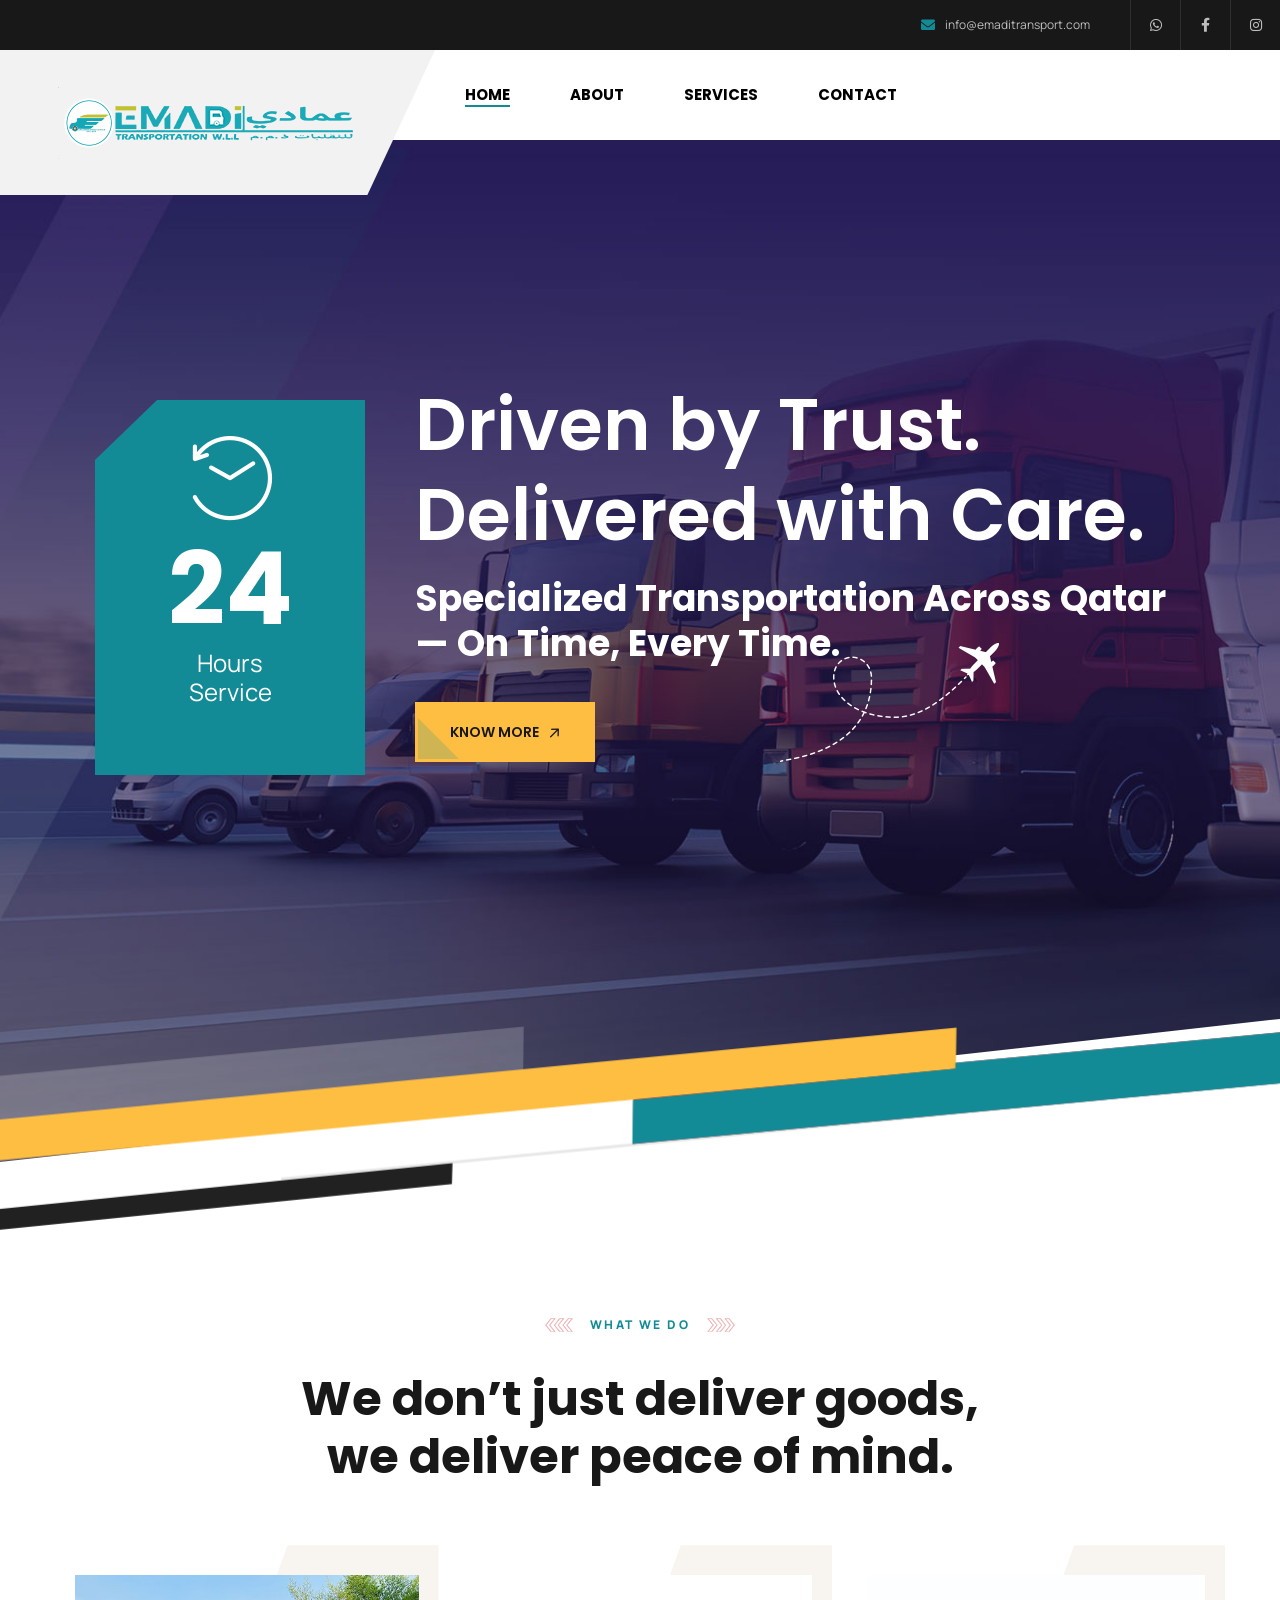
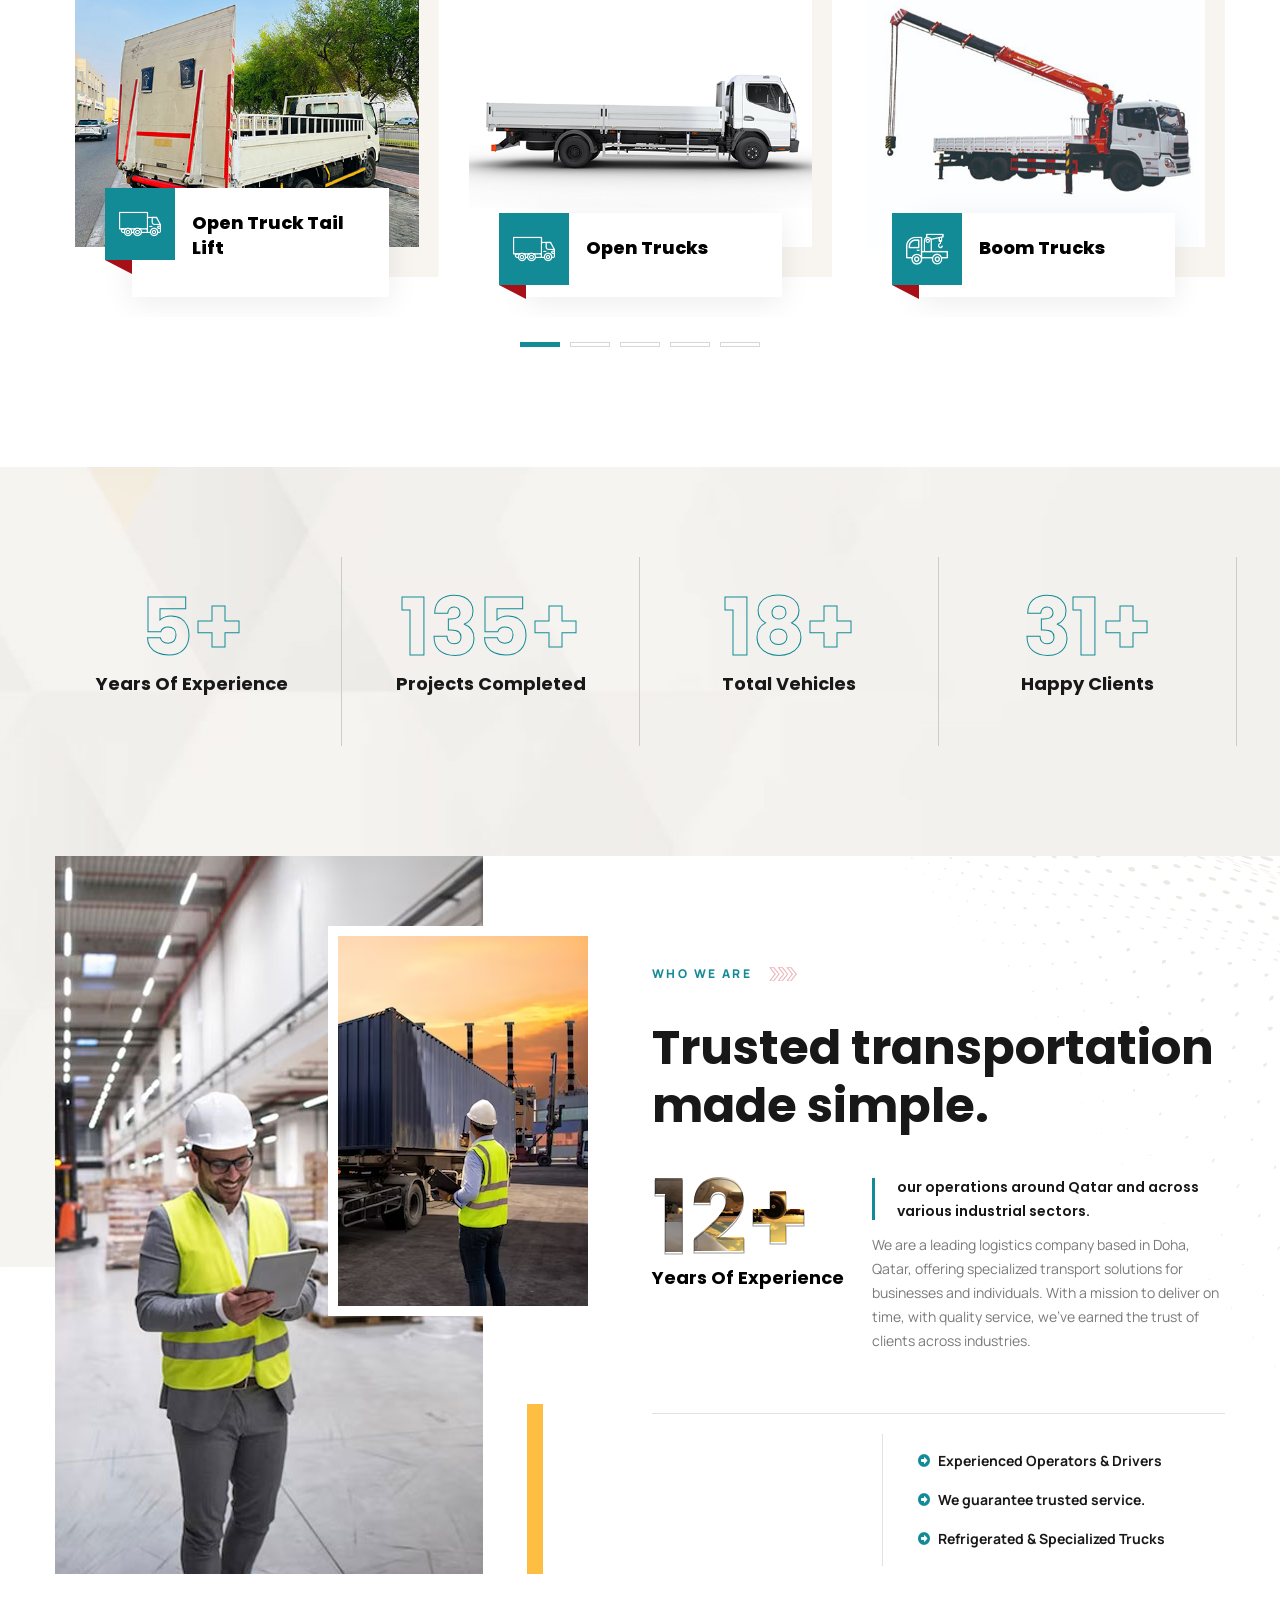
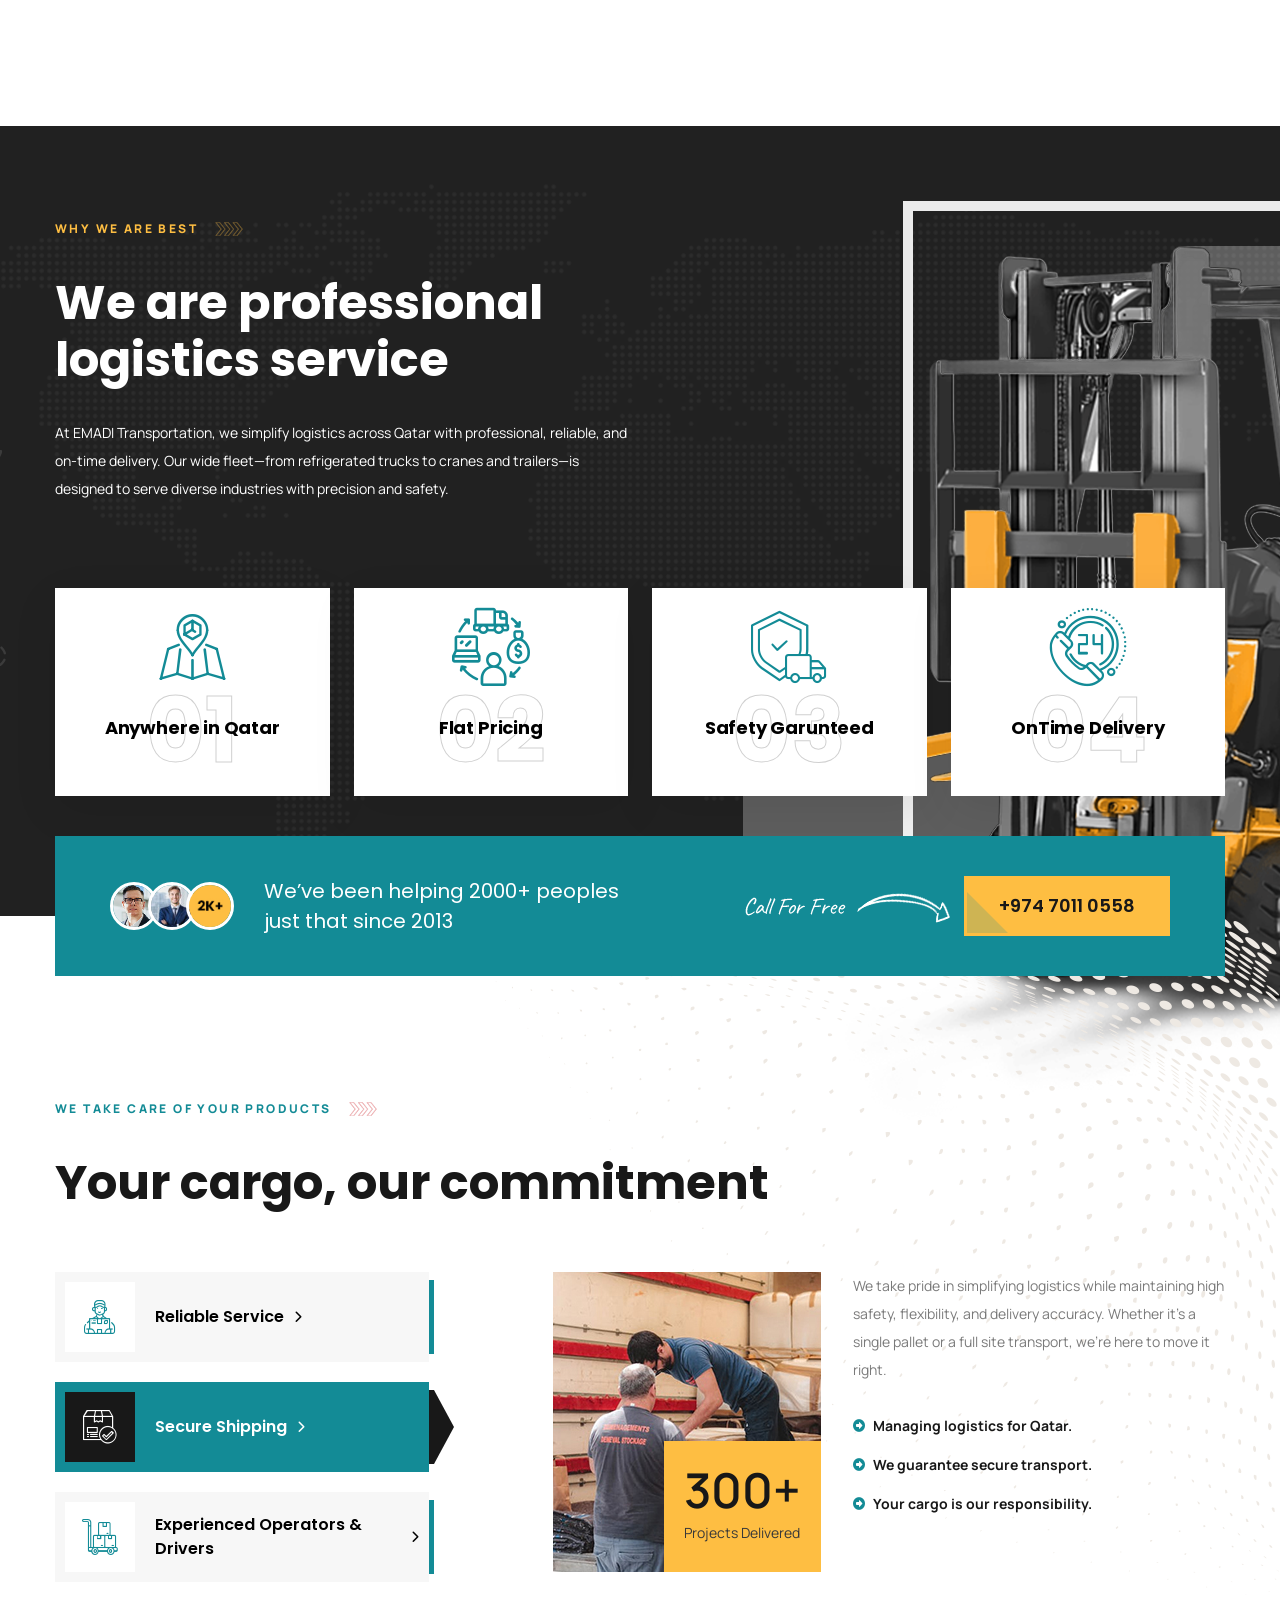
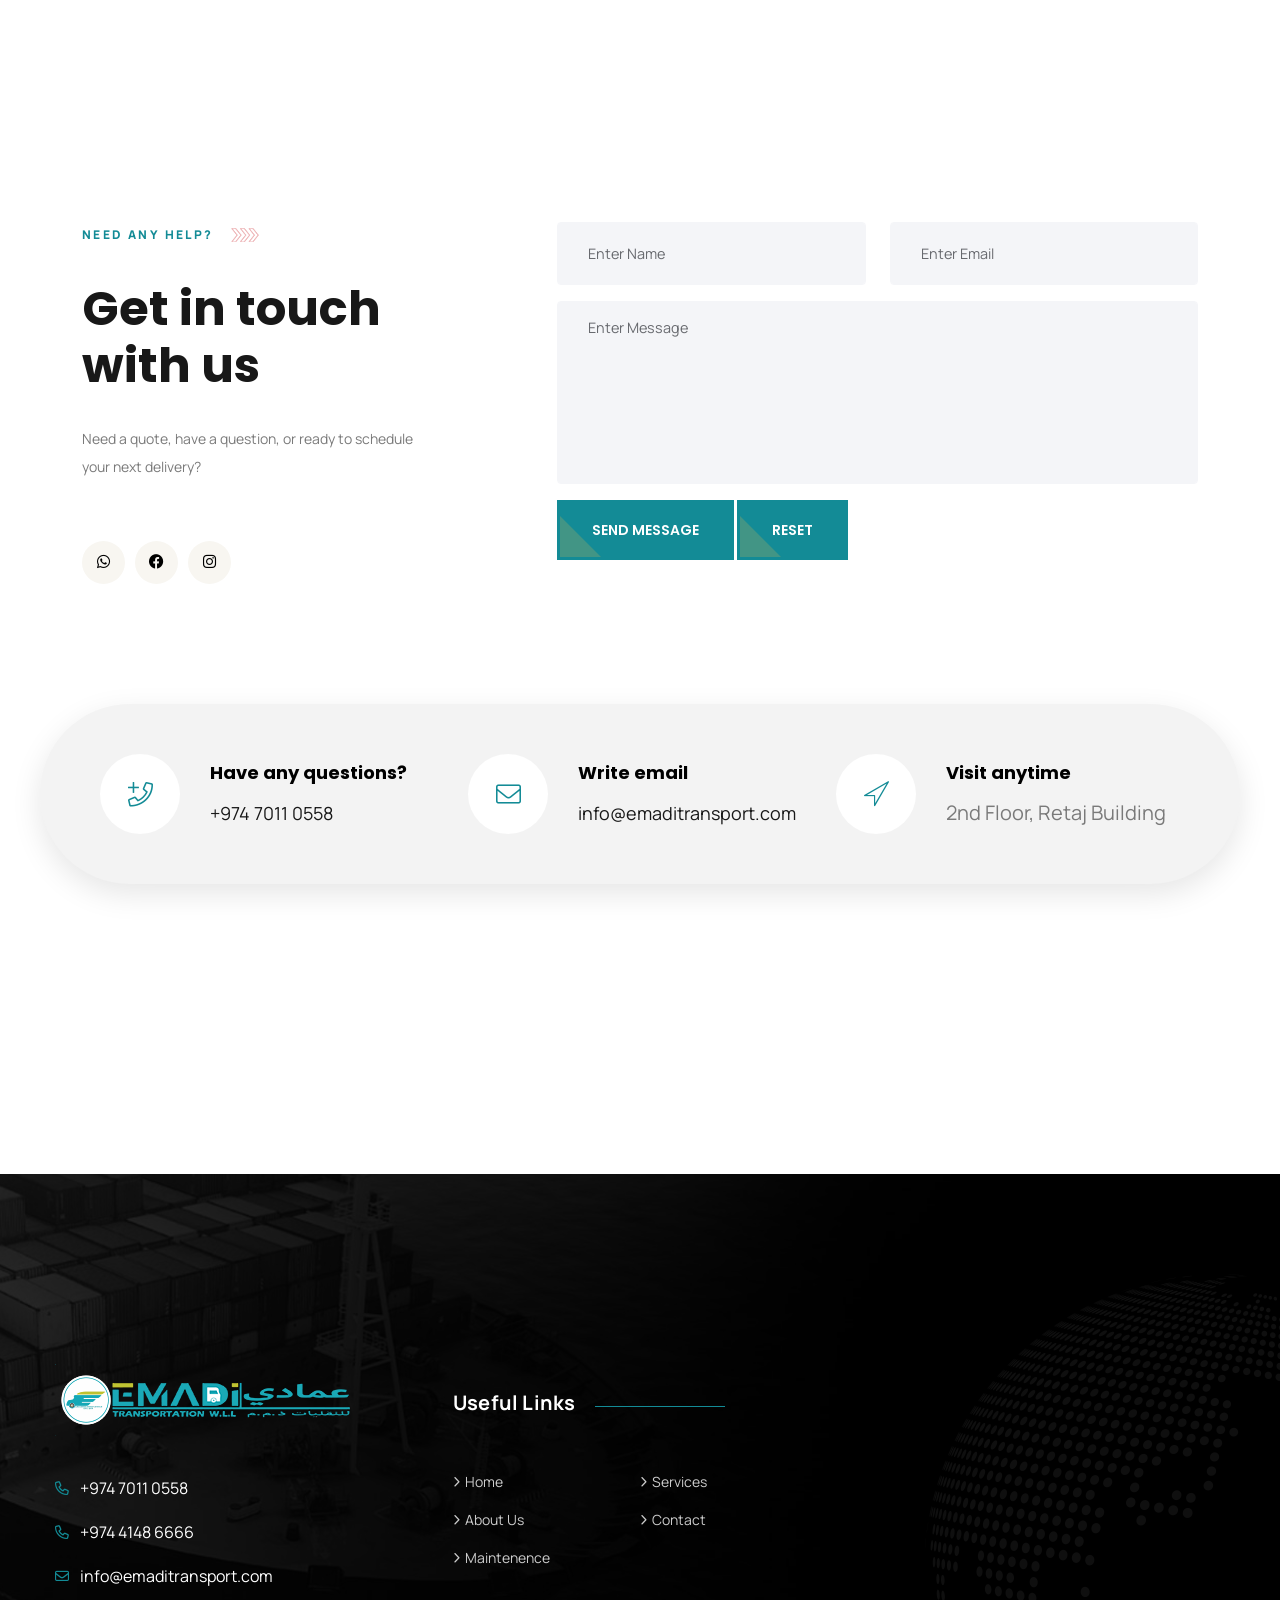
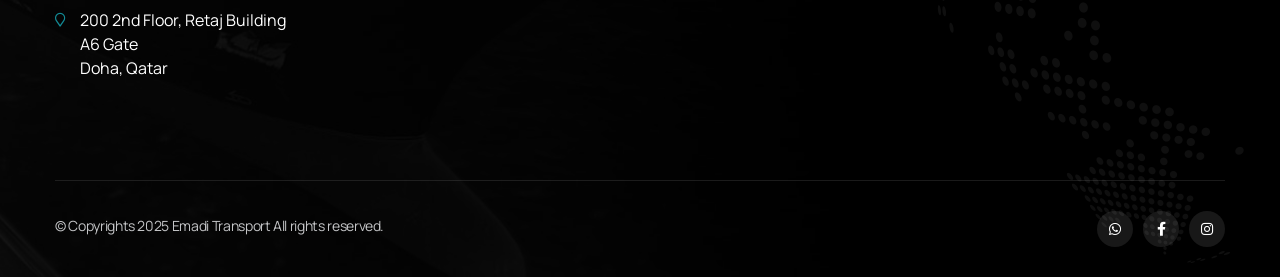
==== commit bfb56a72: "feat: update social links in home page" ====
--- a/index.html
+++ b/index.html
@@ -29,28 +29,22 @@
 	<!-- Main Header-->
 	<header id="home" class="main-header header-style-one">
 		<!-- Header Top -->
-		<!-- <div class="header-top">
+		<div class="header-top">
 			<div class="inner-container">
 				<div class="top-left">
-					<ul class="useful-links">
-						<li><a href="#">About</a></li>
-						<li><a href="#">FAQ’S</a></li>
-						<li><a href="#">News</a></li>
-					</ul>
 				</div>    
 				<div class="top-right">
 					<ul class="list-style-one">
-						<li><i class="fa fa-clock"></i> Mon - Fri: 09.00am - 10.00 pm</li> 
-						<li><i class="fa fa-envelope"></i> <a href="mailto:needhelp@company.com">needhelp@company.com</a></li>
+						<li><i class="fa fa-envelope"></i> <a href="mailto:info@emaditransport.com.com">info@emaditransport.com</a></li>
 					</ul>
 					<ul class="social-icon-one">
-						<li><a href="#"><span class="fab fa-twitter"></span></a></li>
-						<li><a href="#"><span class="fab fa-facebook-f"></span></a></li>
-						<li><a href="#"><span class="fab fa-linkedin-in"></span></a></li>
+						<li><a href="https://api.whatsapp.com/send?phone=97470110558"><span class="fab fa-whatsapp"></span></a></li>
+						<li><a href="https://www.facebook.com/share/1GnEACLFyc"><span class="fab fa-facebook-f"></span></a></li>
+						<li><a href="https://www.instagram.com/emadi_transportation"><span class="fab fa-instagram"></span></a></li>
 					</ul>
 				</div>
 			</div>
-		</div> -->
+		</div>
 		<!-- Header Top -->
 
 		<!-- Header Lower -->
@@ -67,7 +61,7 @@
 							<li class="current"><a href="#home">Home</a></li>
 							<li><a href="about.html">About</a></li>
 							<li><a href="#services">Services</a>
-							<li><a href="#contact">Contact</a></li>
+							<li><a href="contact.html">Contact</a></li>
 						</ul>
 					</nav>      
 					<div class="outer-box">
@@ -119,9 +113,9 @@
 		
 		
 				<ul class="social-links">
-					<li><a href="#"><i class="fab fa-twitter"></i></a></li>
-					<li><a href="#"><i class="fab fa-facebook-f"></i></a></li>
-					<li><a href="#"><i class="fab fa-instagram"></i></a></li>
+					<li><a href="https://api.whatsapp.com/send?phone=97470110558"><i class="fab fa-whatsapp"></i></a></li>
+					<li><a href="https://www.facebook.com/share/1GnEACLFyc"><i class="fab fa-facebook-f"></i></a></li>
+					<li><a href="https://www.instagram.com/emadi_transportation"><i class="fab fa-instagram"></i></a></li>
 				</ul>
 			</nav>
 		</div><!-- End Mobile Menu -->
@@ -739,9 +733,9 @@
 							<div class="text">Need a quote, have a question, or ready to schedule your next delivery?</div>
 						</div>
 						<div class="blog-details__social-list">
-							<a href="#"><i class="fab fa-twitter"></i></a>
-							<a href="#"><i class="fab fa-facebook"></i></a>
-							<a href="#"><i class="fab fa-instagram"></i></a>
+							<a href="https://api.whatsapp.com/send?phone=97470110558"><i class="fab fa-whatsapp"></i></a>
+							<a href="https://www.facebook.com/share/1GnEACLFyc"><i class="fab fa-facebook"></i></a>
+							<a href="https://www.instagram.com/emadi_transportation"><i class="fab fa-instagram"></i></a>
 						</div>
 					</div>
 				</div>
@@ -850,7 +844,7 @@
 							<ul class="contact-info-list">
 								<li><i class="far fa-phone"></i> <a href="tel:+97470110558">+974 7011 0558</a><br></li>
 								<li><i class="far fa-phone"></i> <a href="tel:+97441486666">+974 4148 6666</a><br></li>
-								<li><i class="far fa-envelope"></i> <a href="mailto:info@emaditranport.com">info@emaditransport.com</a><br></li>
+								<li><i class="far fa-envelope"></i> <a href="mailto:info@emaditransport.com">info@emaditransport.com</a><br></li>
 								<li><i class="far fa-map-marker"></i> 200 2nd Floor, Retaj Building <br>A6 Gate <br>Doha, Qatar</li>
 							</ul>
 						</div>
@@ -864,8 +858,8 @@
 								<ul class="user-links two-column">
 									<li><a href="#home">Home</a></li>
 									<li><a href="#services">Services</a></li>
-									<li><a href="#about">About Us</a></li>
-									<li><a href="#contact">Contact</a></li>
+									<li><a href="about.html">About Us</a></li>
+									<li><a href="contact.html">Contact</a></li>
 									<li><a href="#">Maintenence</a></li>
 								</ul>
 							</div>
@@ -881,9 +875,9 @@
 				<div class="inner-container">
 					<div class="copyright-text">&copy; Copyrights 2025  <a href="index.html">Emadi Transport</a> All rights reserved.</div>
 					<ul class="social-icon-two">
-						<li><a href="#"><i class="fab fa-facebook-f"></i></a></li>
-						<li><a href="#"><i class="fab fa-twitter"></i></a></li>
-						<li><a href="#"><i class="fab fa-linkedin-in"></i></a></li>
+						<li><a href="https://api.whatsapp.com/send?phone=97470110558"><i class="fab fa-whatsapp"></i></a></li>
+						<li><a href="https://www.facebook.com/share/1GnEACLFyc"><i class="fab fa-facebook-f"></i></a></li>
+						<li><a href="https://www.instagram.com/emadi_transportation"><i class="fab fa-instagram"></i></a></li>
 					</ul>
 				</div>
 			</div>
--- a/css/style.css
+++ b/css/style.css
@@ -9931,6 +9931,10 @@
         -ms-flex-order: 0 !important;
             order: 0 !important;
   }
+
+  .contact-details__right {
+    margin-bottom: 20px;
+  }
 }
 .contact-section .form-column .contact-form {
   margin-top: 30px;
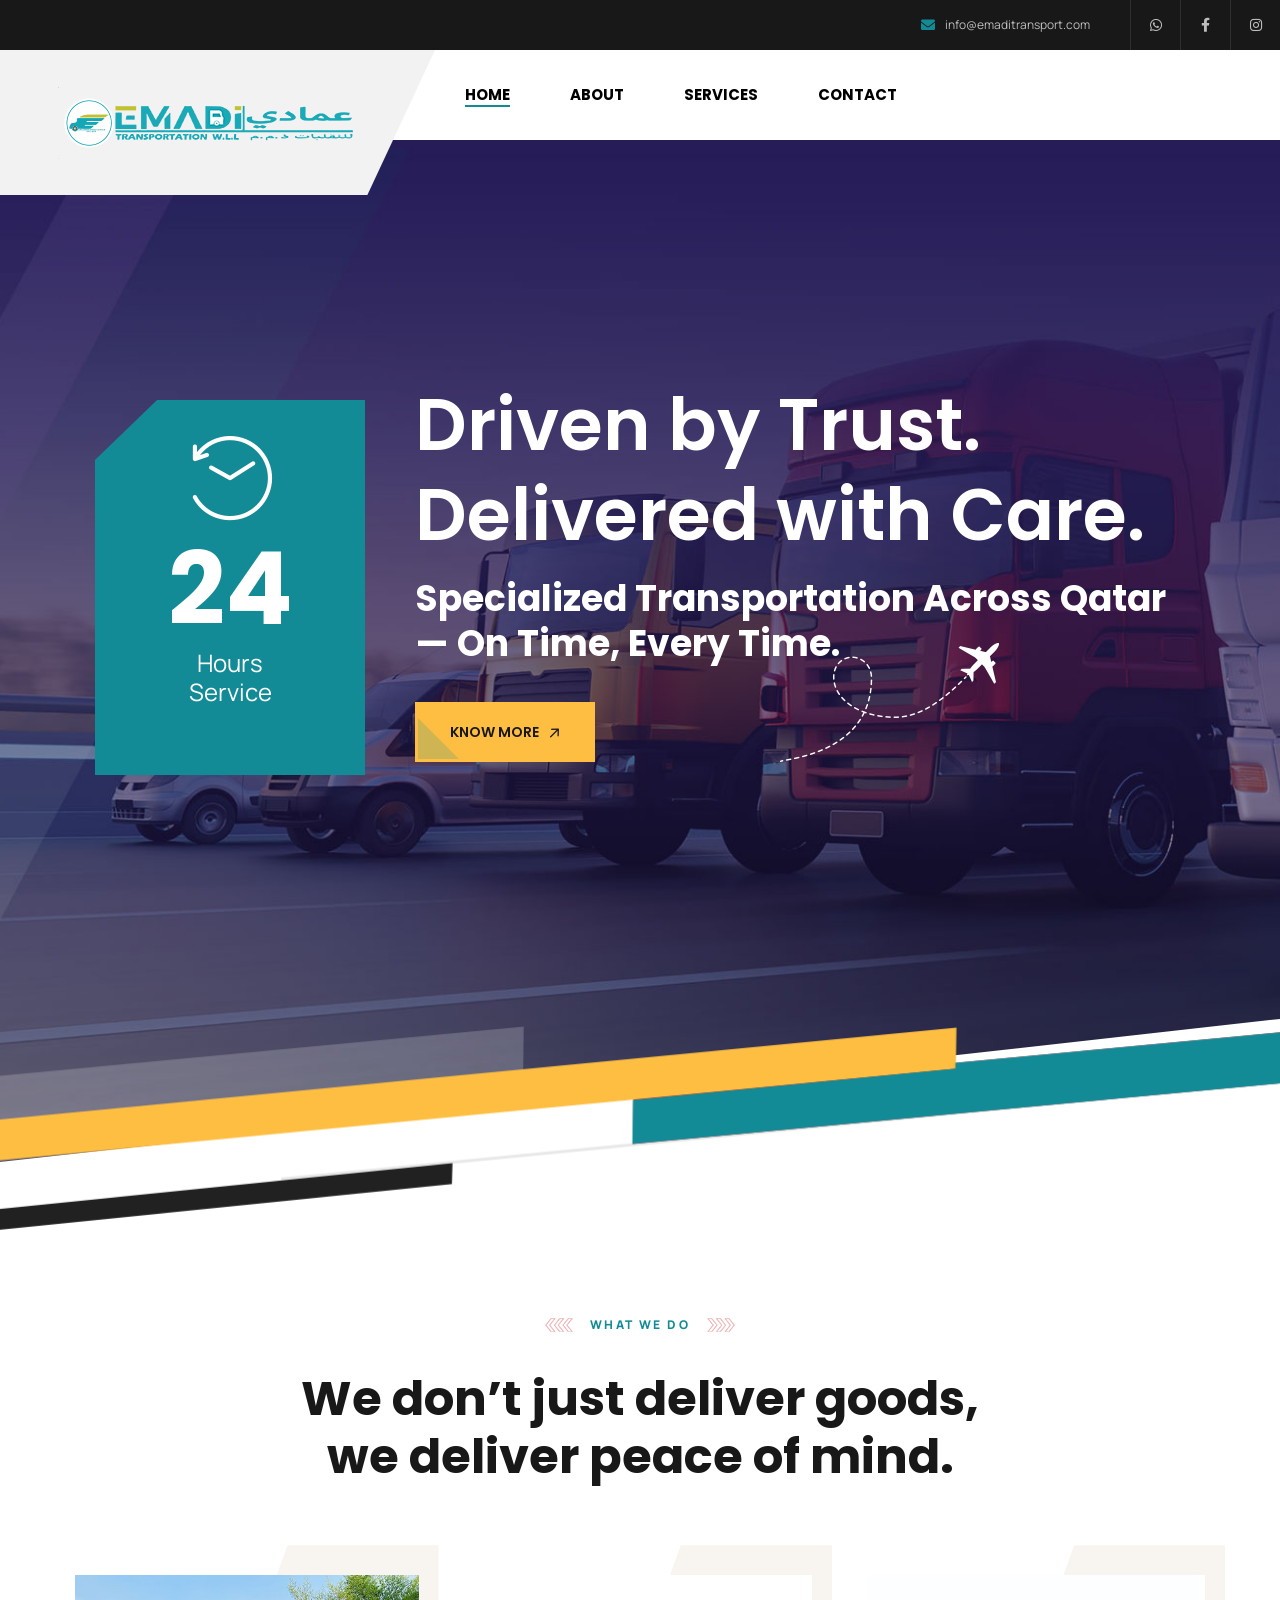
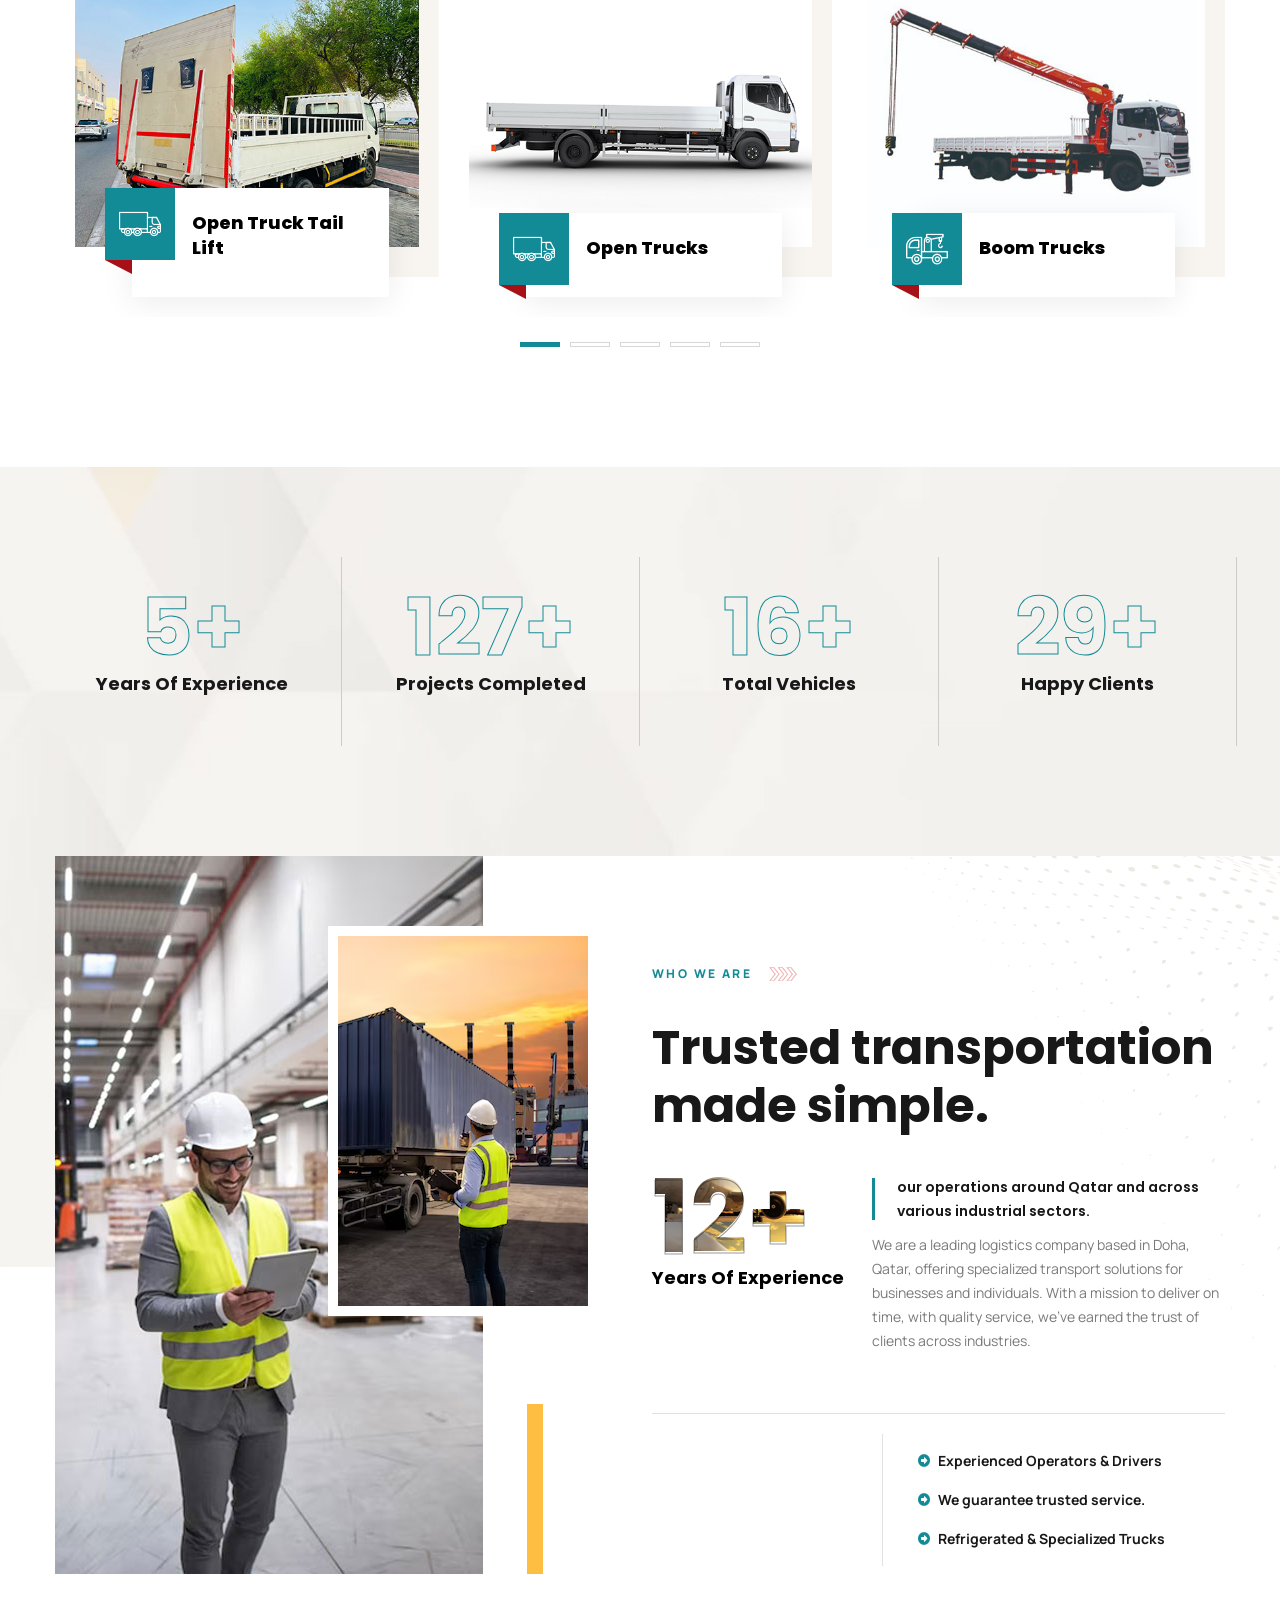
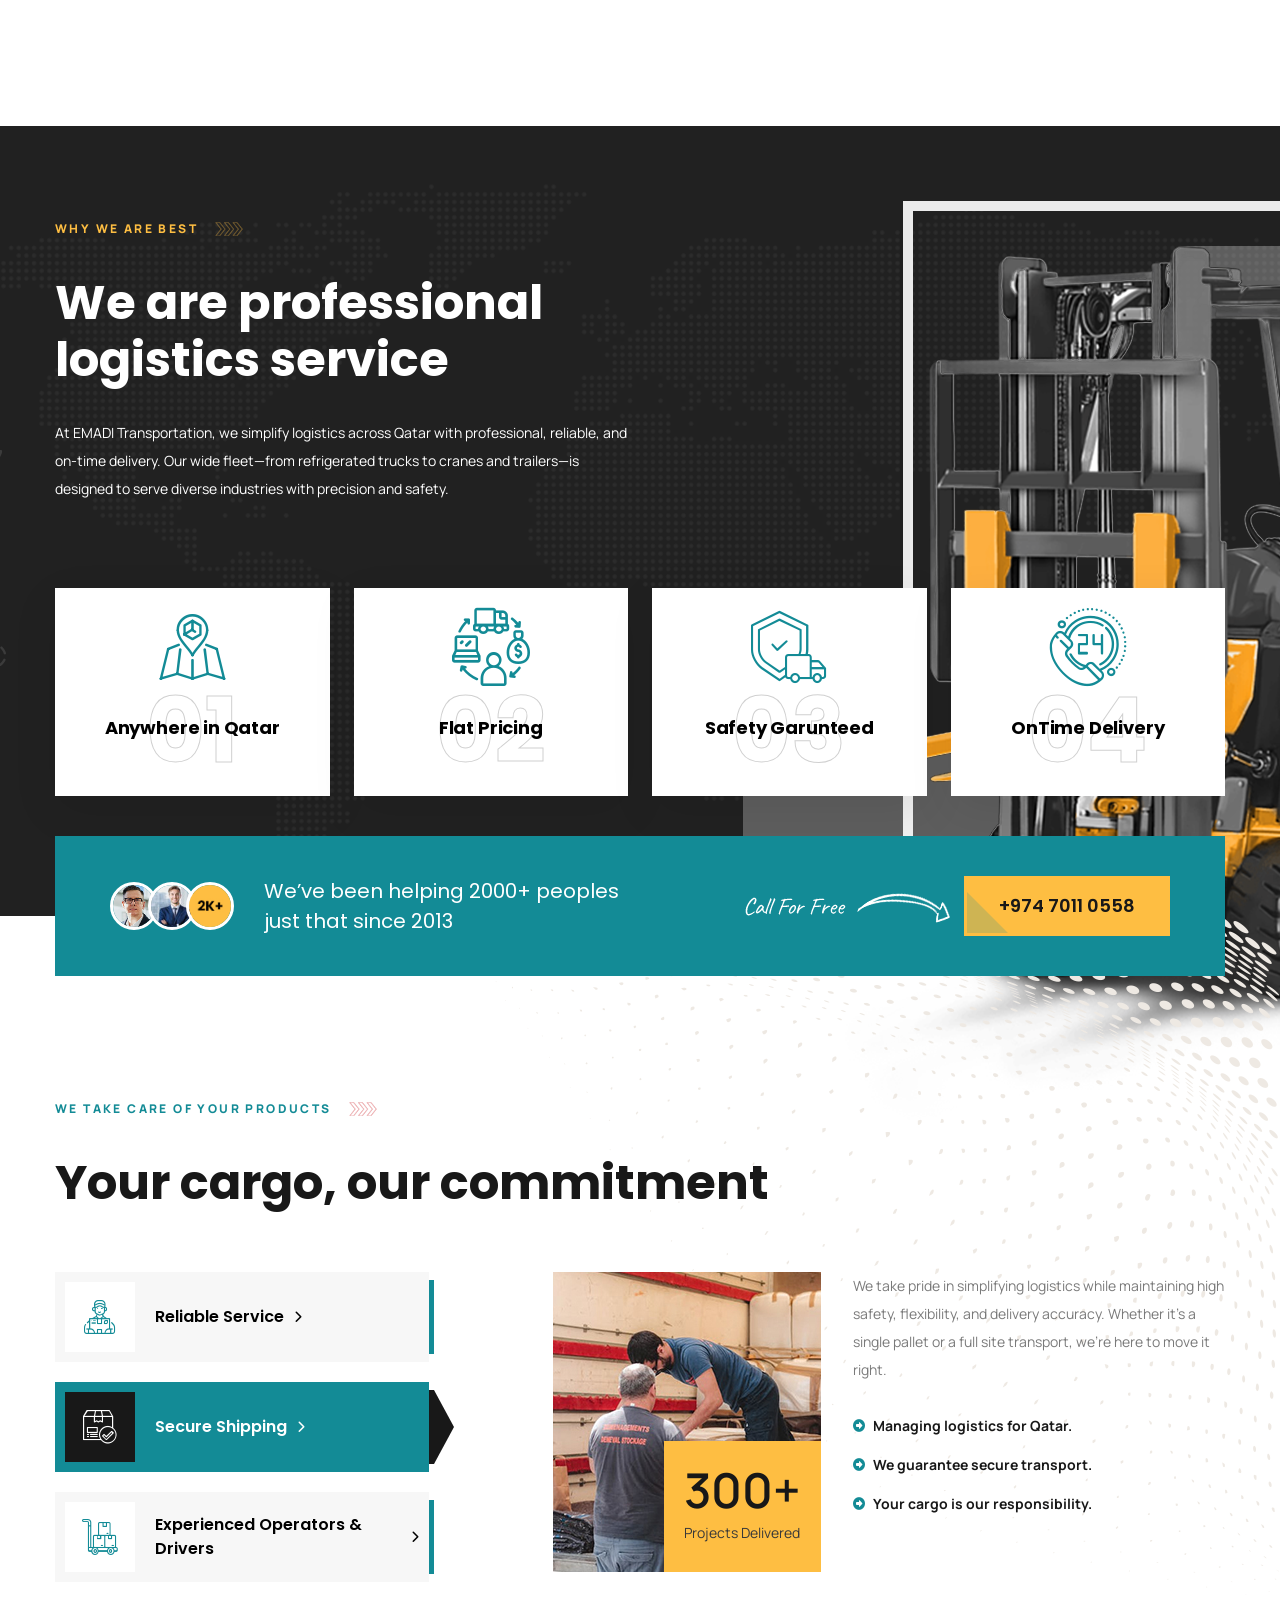
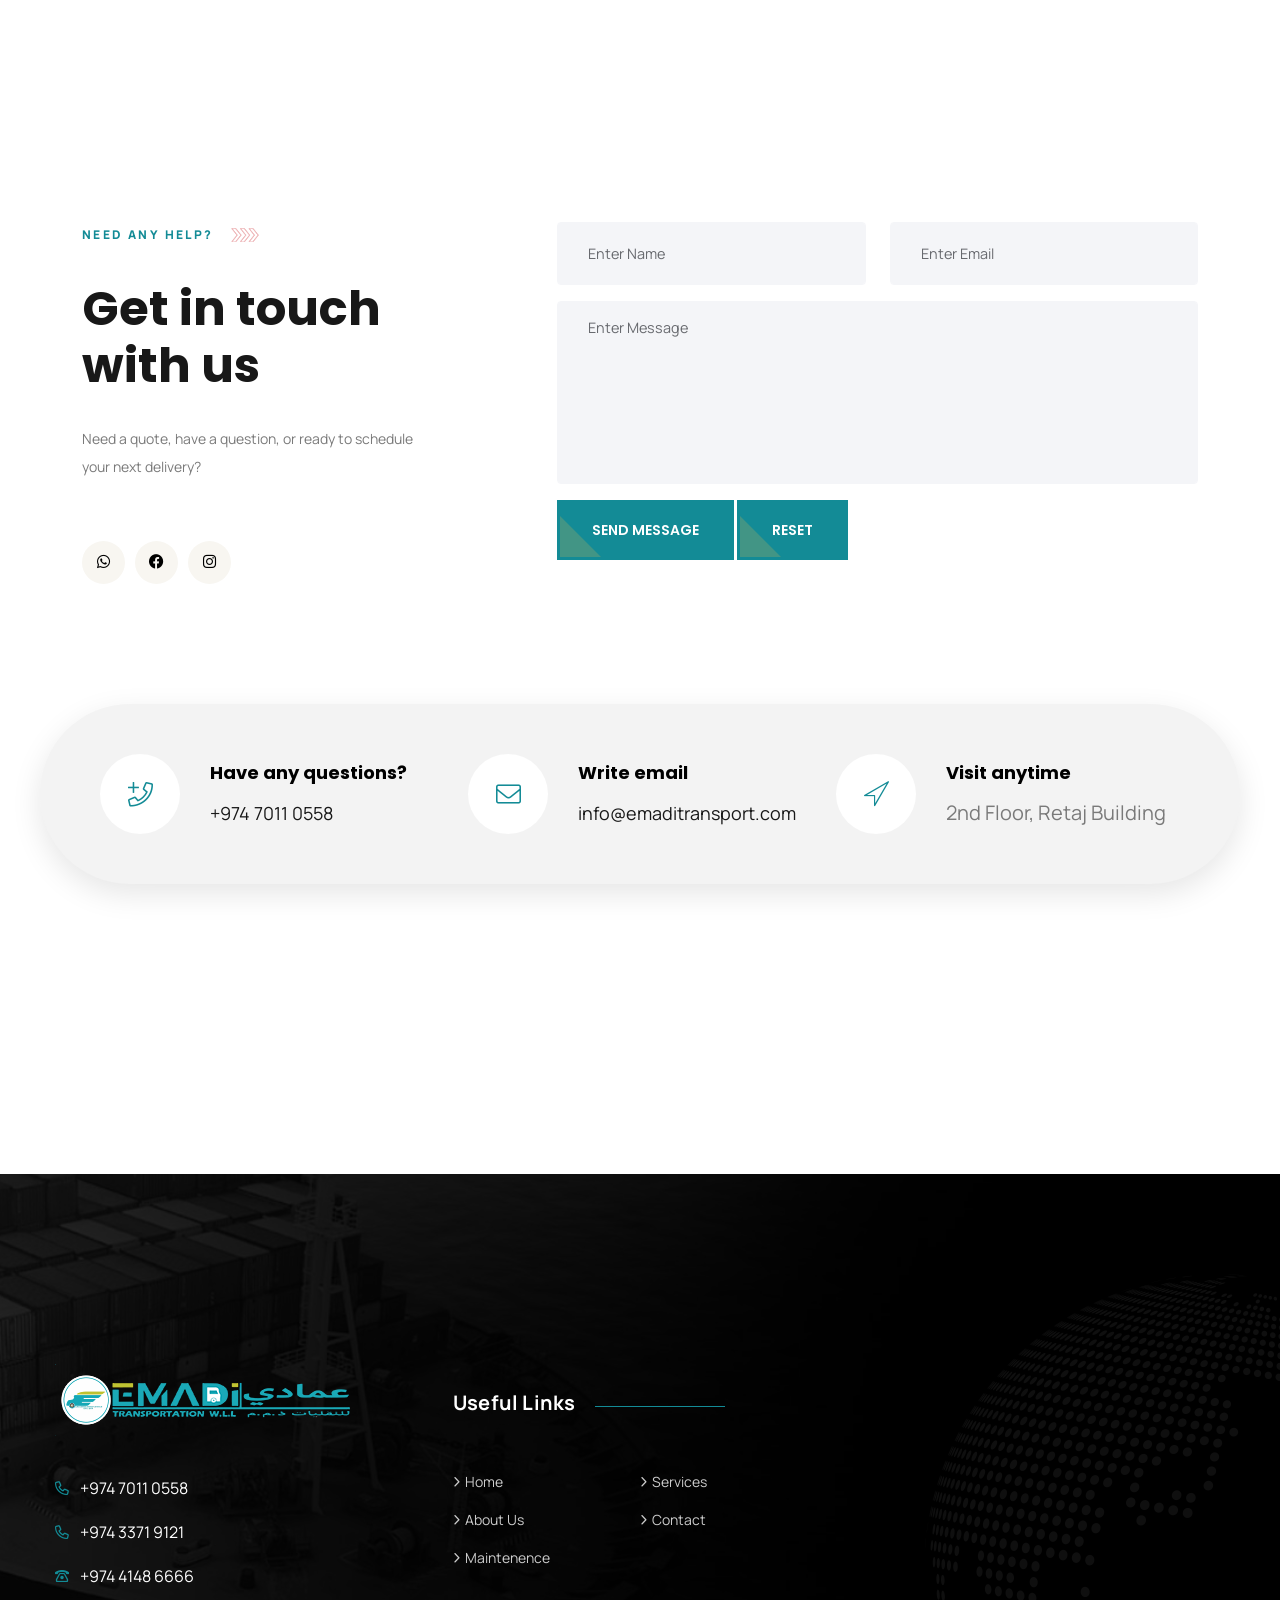
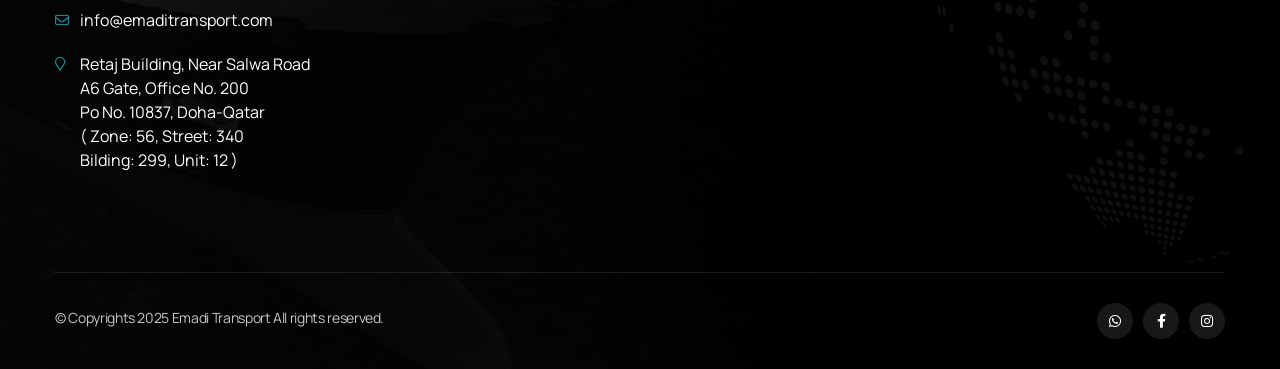
==== commit 928e3a68: "feat: update footer address and phone in home page" ====
--- a/index.html
+++ b/index.html
@@ -843,9 +843,16 @@
 							<div class="logo"><a href="index.html"><img src="images/logo.png" alt=""></a></div>
 							<ul class="contact-info-list">
 								<li><i class="far fa-phone"></i> <a href="tel:+97470110558">+974 7011 0558</a><br></li>
-								<li><i class="far fa-phone"></i> <a href="tel:+97441486666">+974 4148 6666</a><br></li>
+								<li><i class="far fa-phone"></i> <a href="tel:+97433719121">+974 3371 9121</a><br></li>
+								<li><i class="far fa-phone-rotary"></i> <a href="tel:+97441486666">+974 4148 6666</a><br></li>
 								<li><i class="far fa-envelope"></i> <a href="mailto:info@emaditransport.com">info@emaditransport.com</a><br></li>
-								<li><i class="far fa-map-marker"></i> 200 2nd Floor, Retaj Building <br>A6 Gate <br>Doha, Qatar</li>
+								<li><i class="far fa-map-marker"></i>
+									Retaj Building, Near Salwa Road <br>
+									A6 Gate, Office No. 200 <br>
+									Po No. 10837, Doha-Qatar <br>
+									( Zone: 56, Street: 340 <br>
+									  Bilding: 299, Unit: 12 ) 
+								</li>
 							</ul>
 						</div>
 					</div>
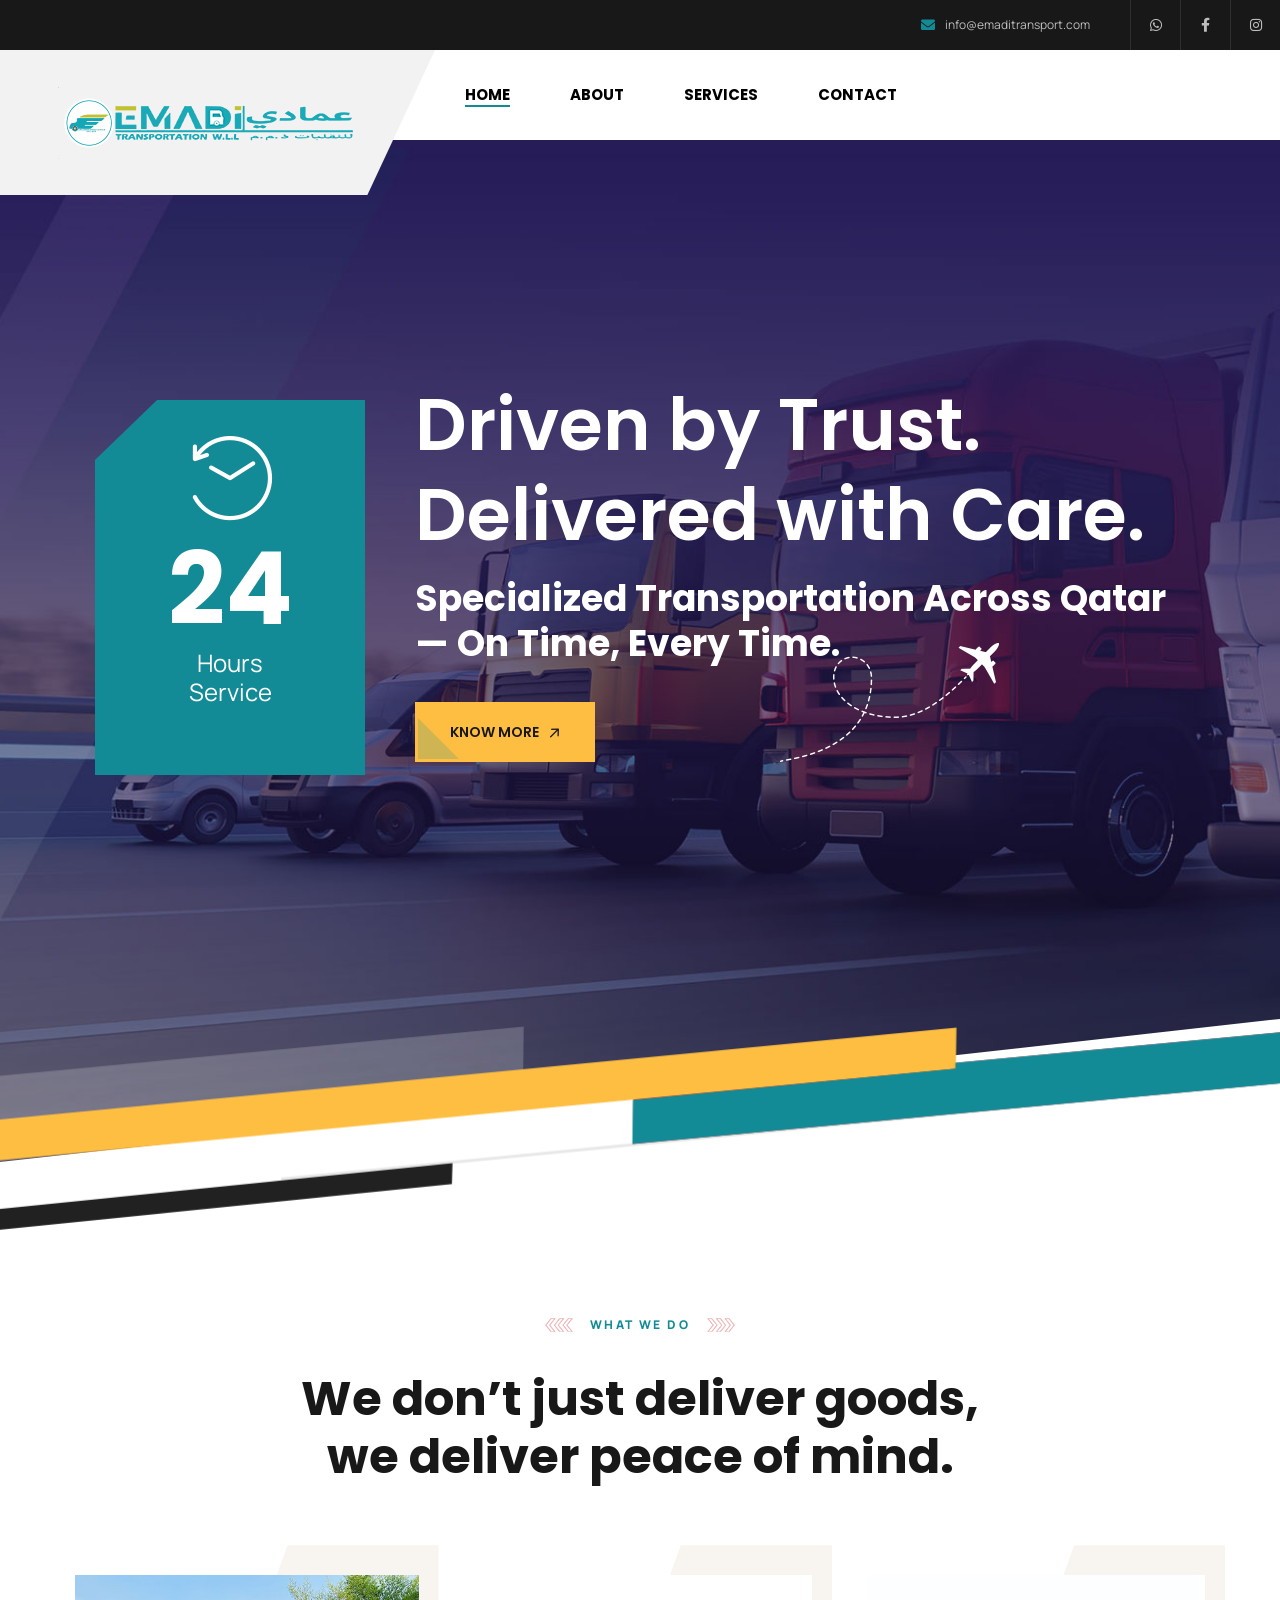
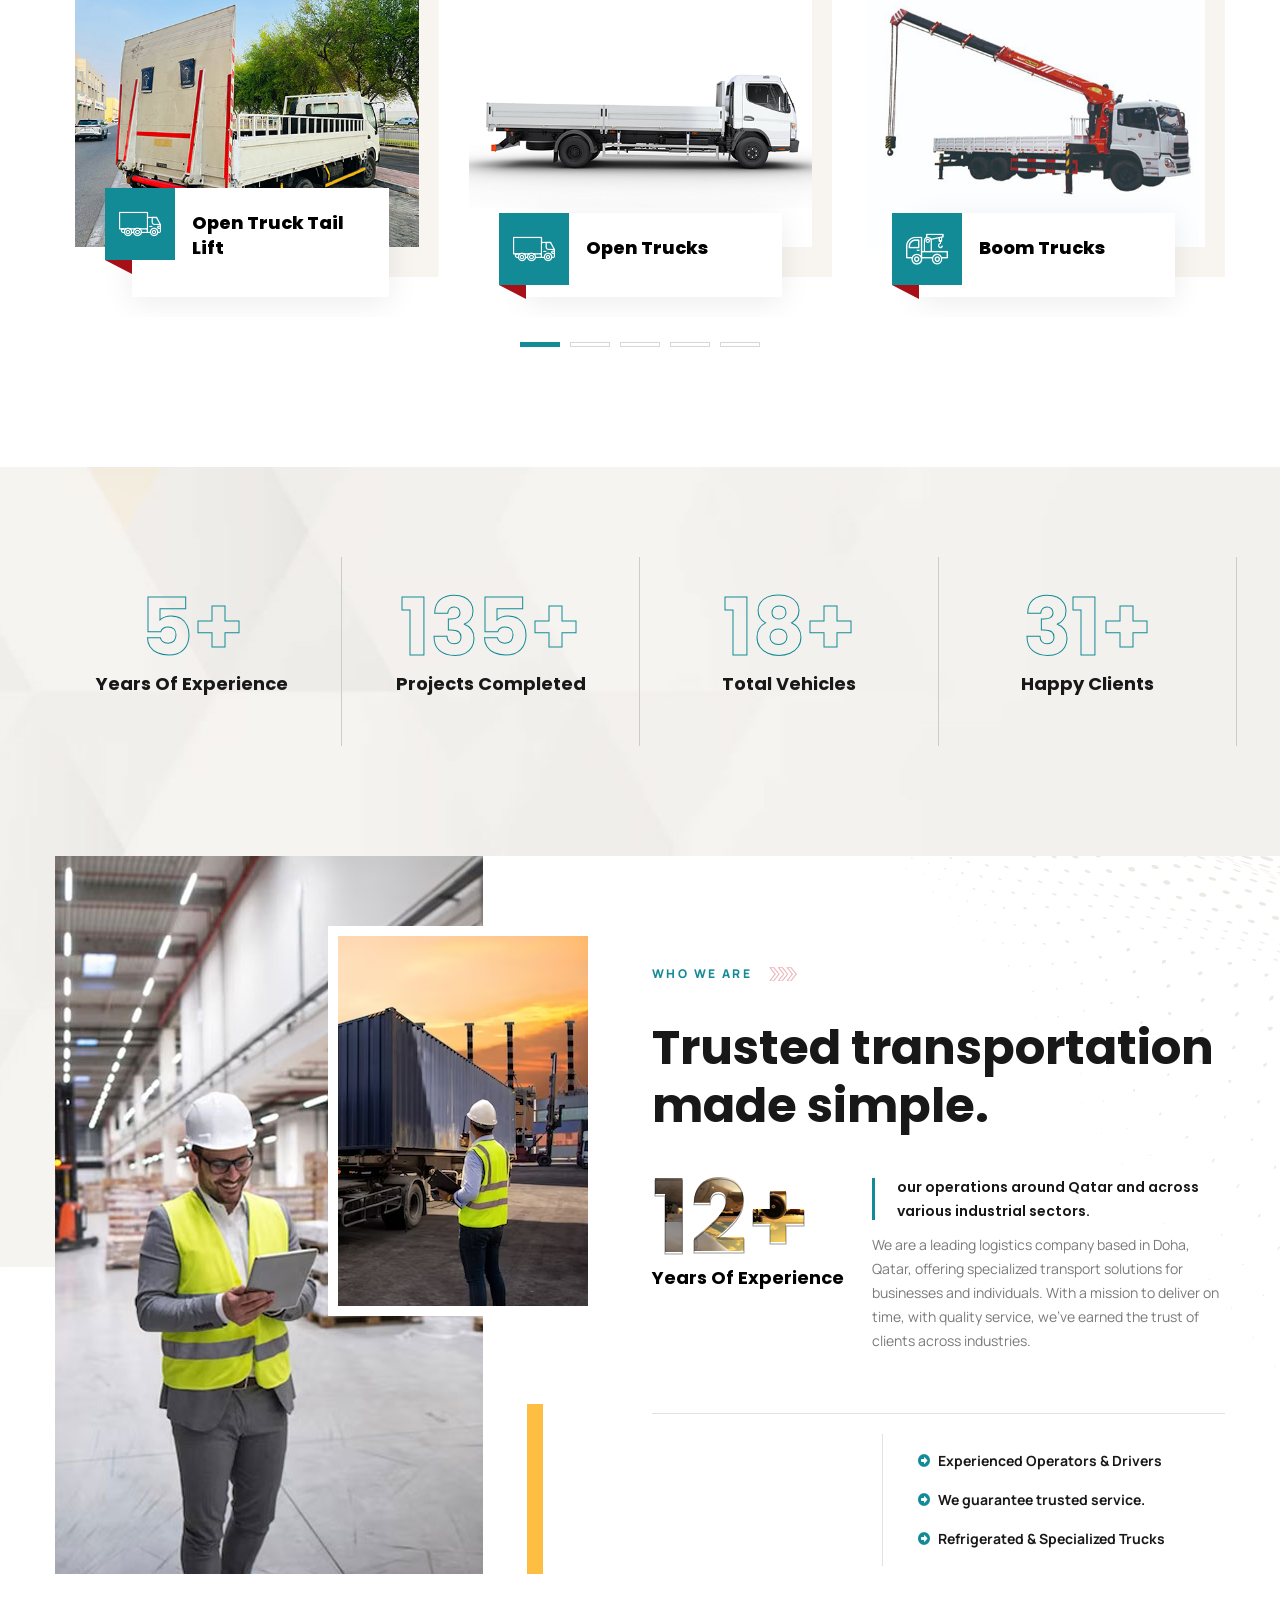
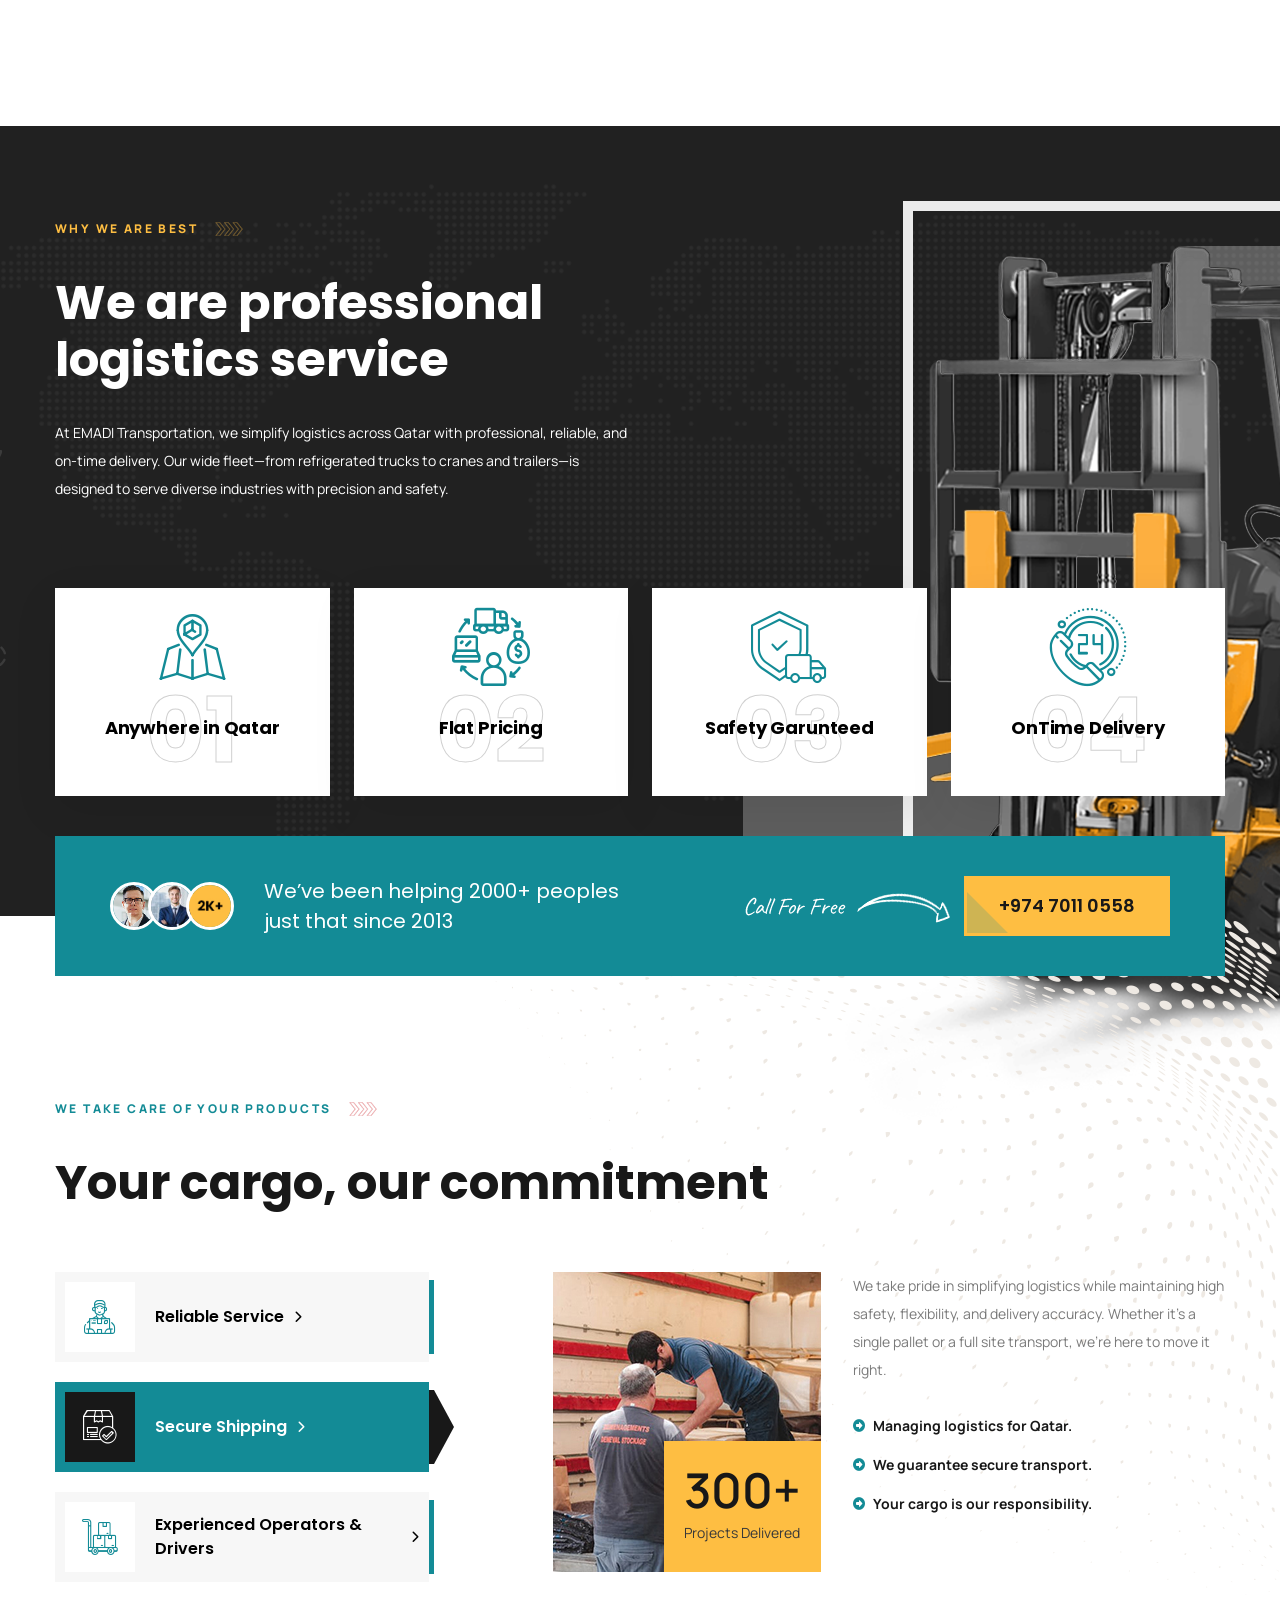
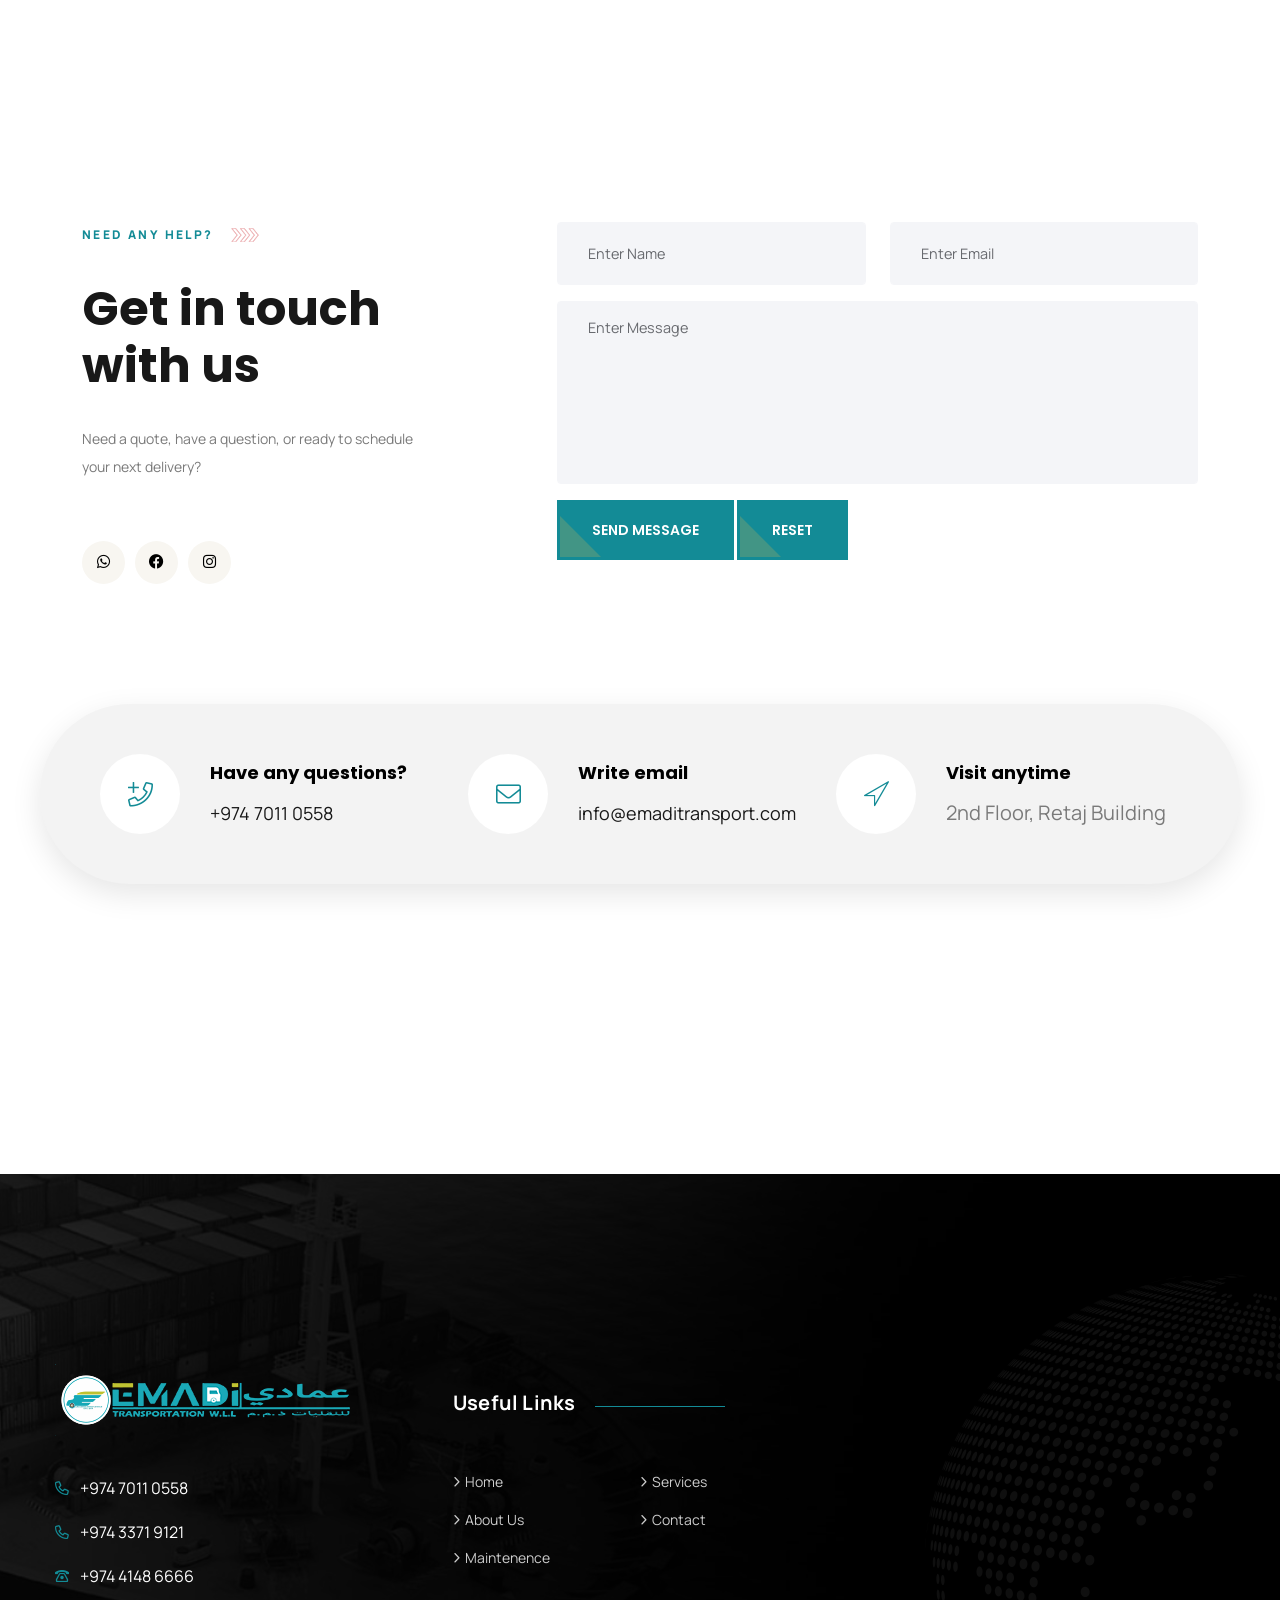
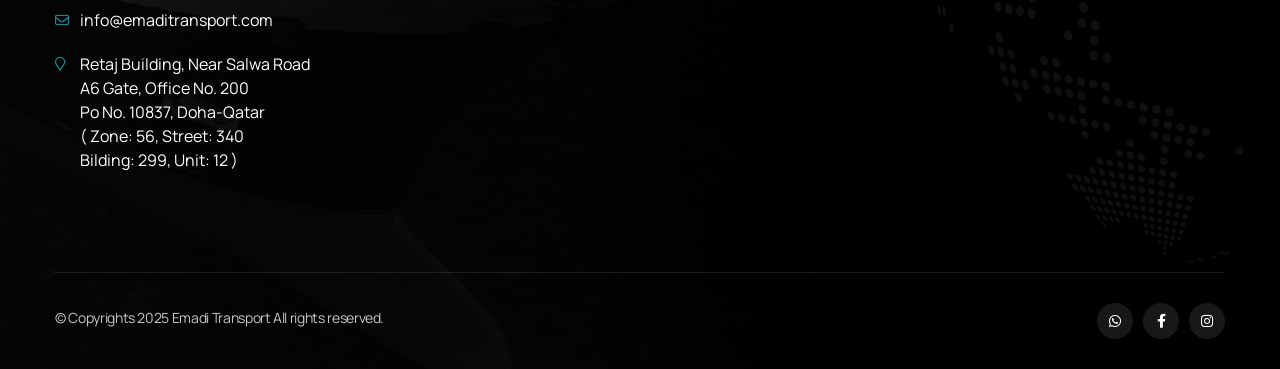
==== commit d81a3654: "fix: change reefer truck image" ====
--- a/index.html
+++ b/index.html
@@ -260,7 +260,7 @@
 				<div class="service-block">
 					<div class="inner-box">
 						<div class="image-box">
-							<figure class="image"><a href="#"><img src="images/vehicles/reefer-truck-tail-lift.jpg" alt=""></a></figure>
+							<figure class="image"><a href="#"><img src="images/vehicles/reefer-truck.jpg" alt=""></a></figure>
 						</div>
 						<div class="content-box">
 							<div class="icon-box"><i class="icon flaticon-delivery-truck-4"></i></div>
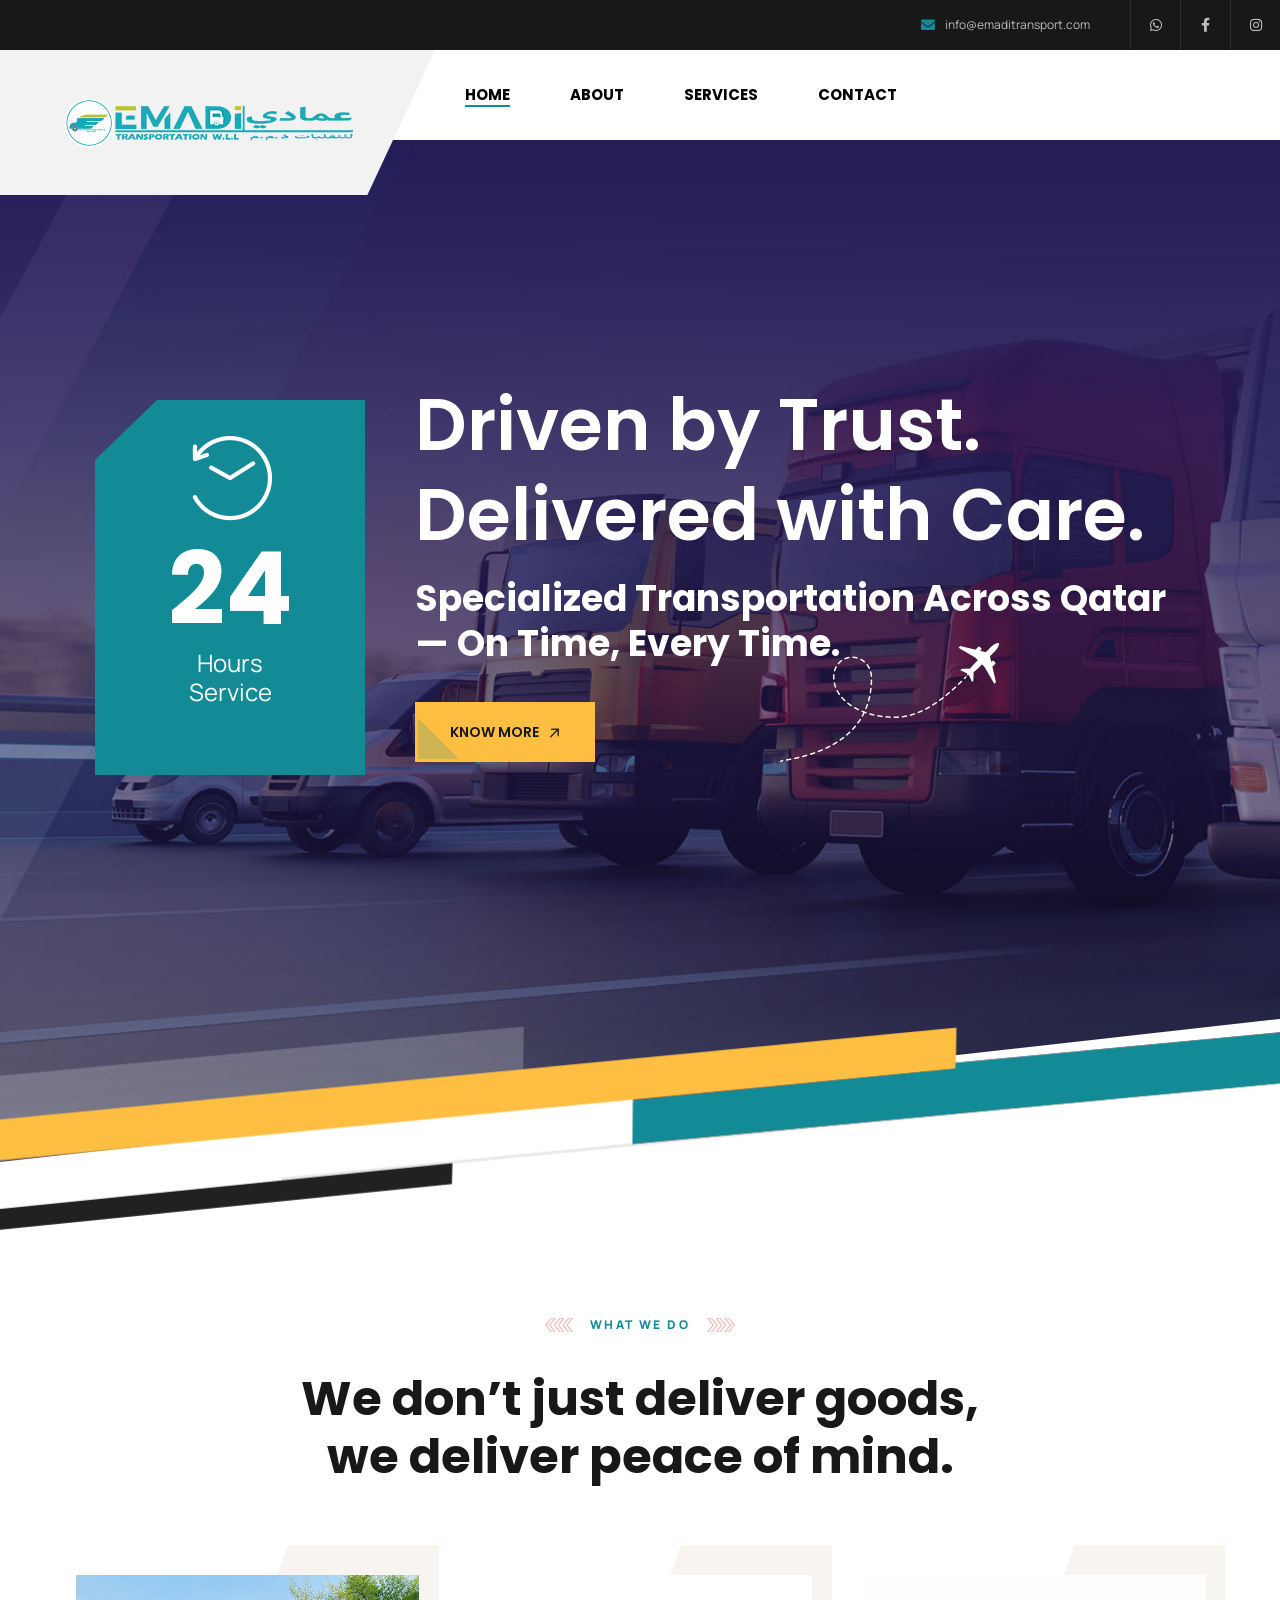
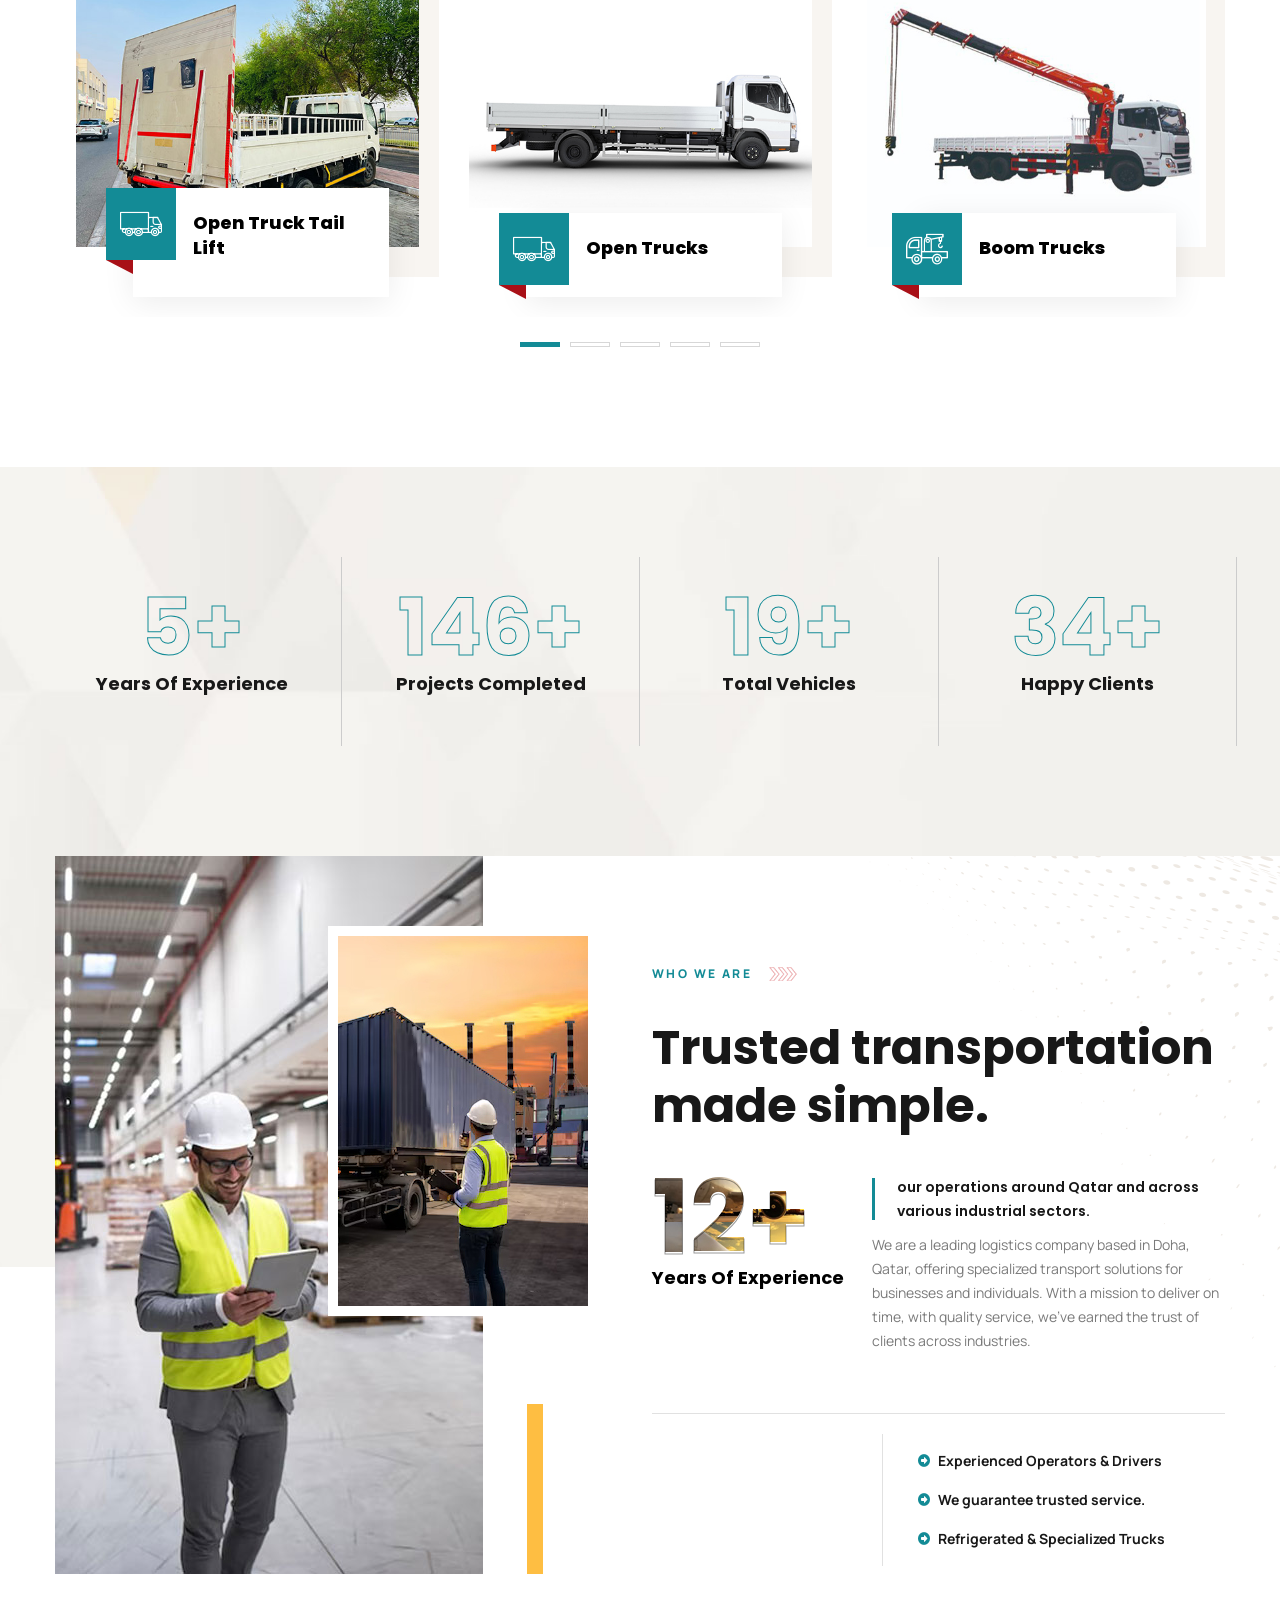
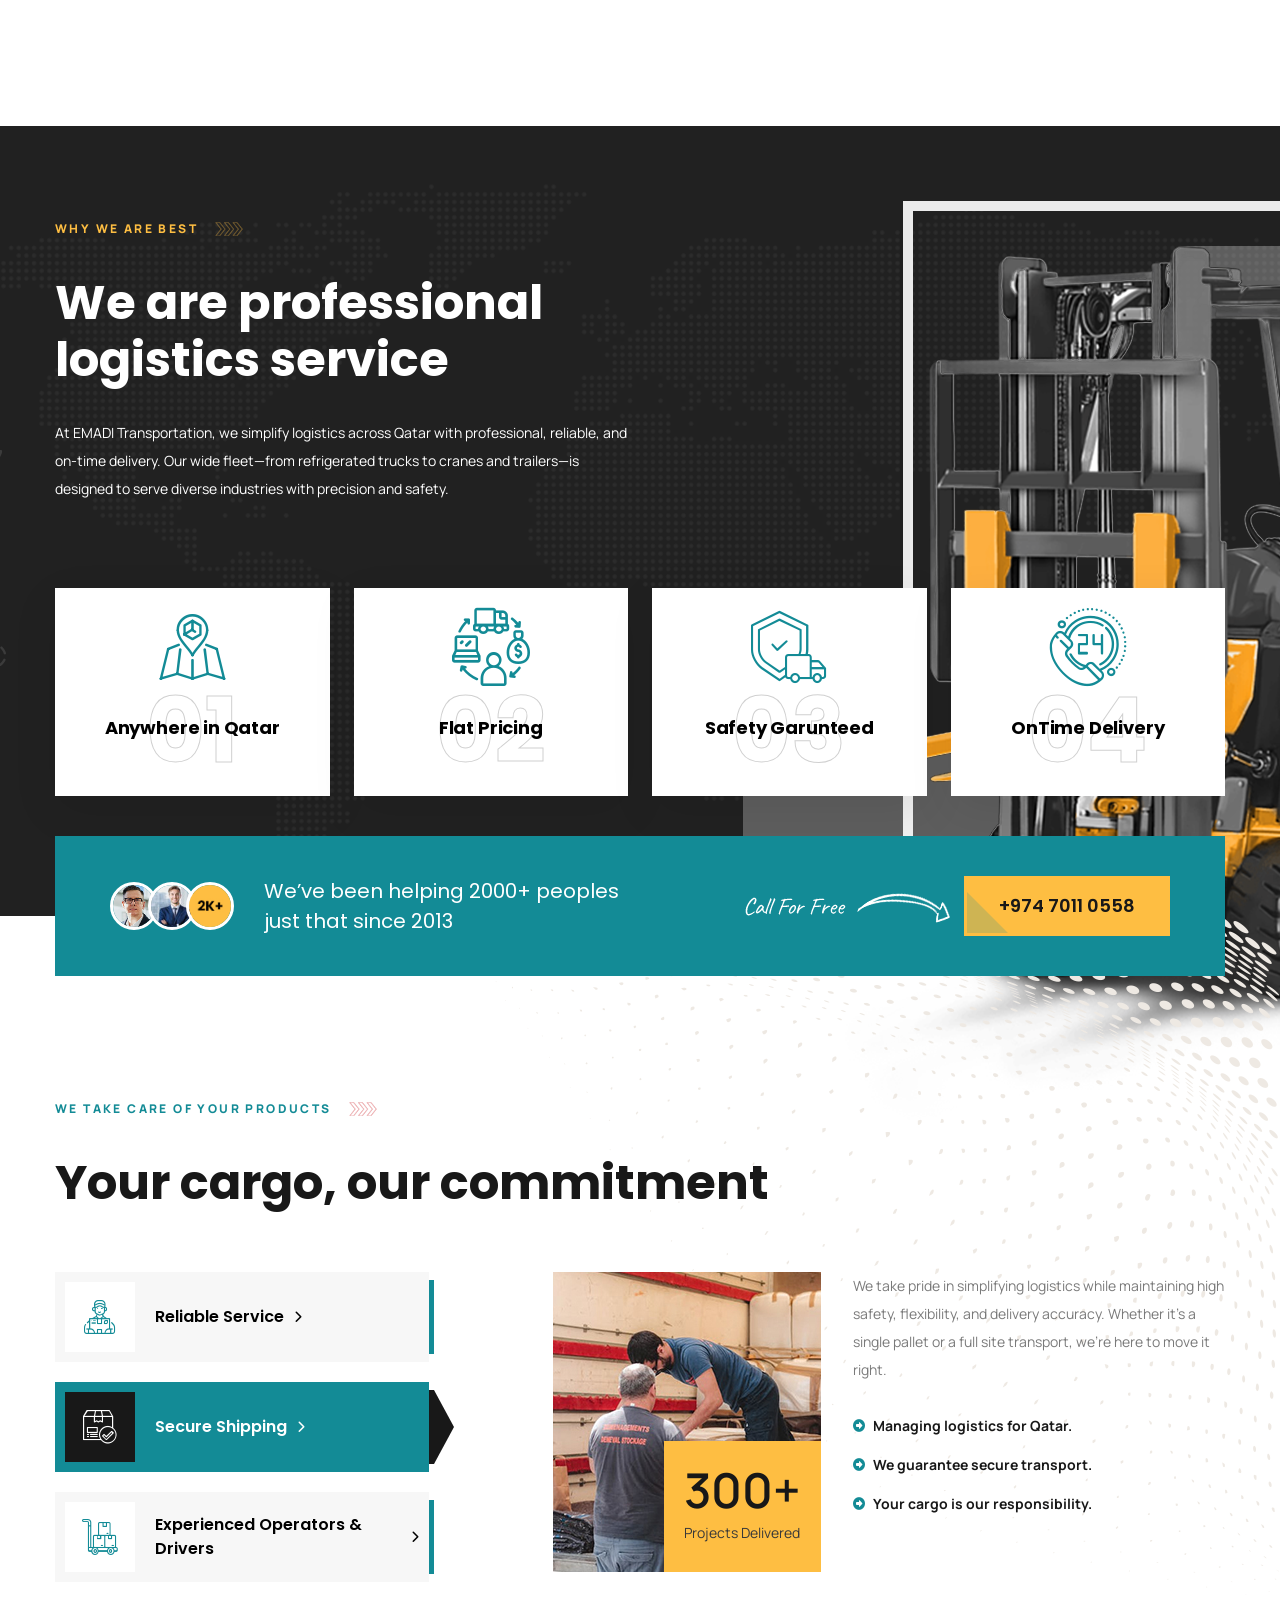
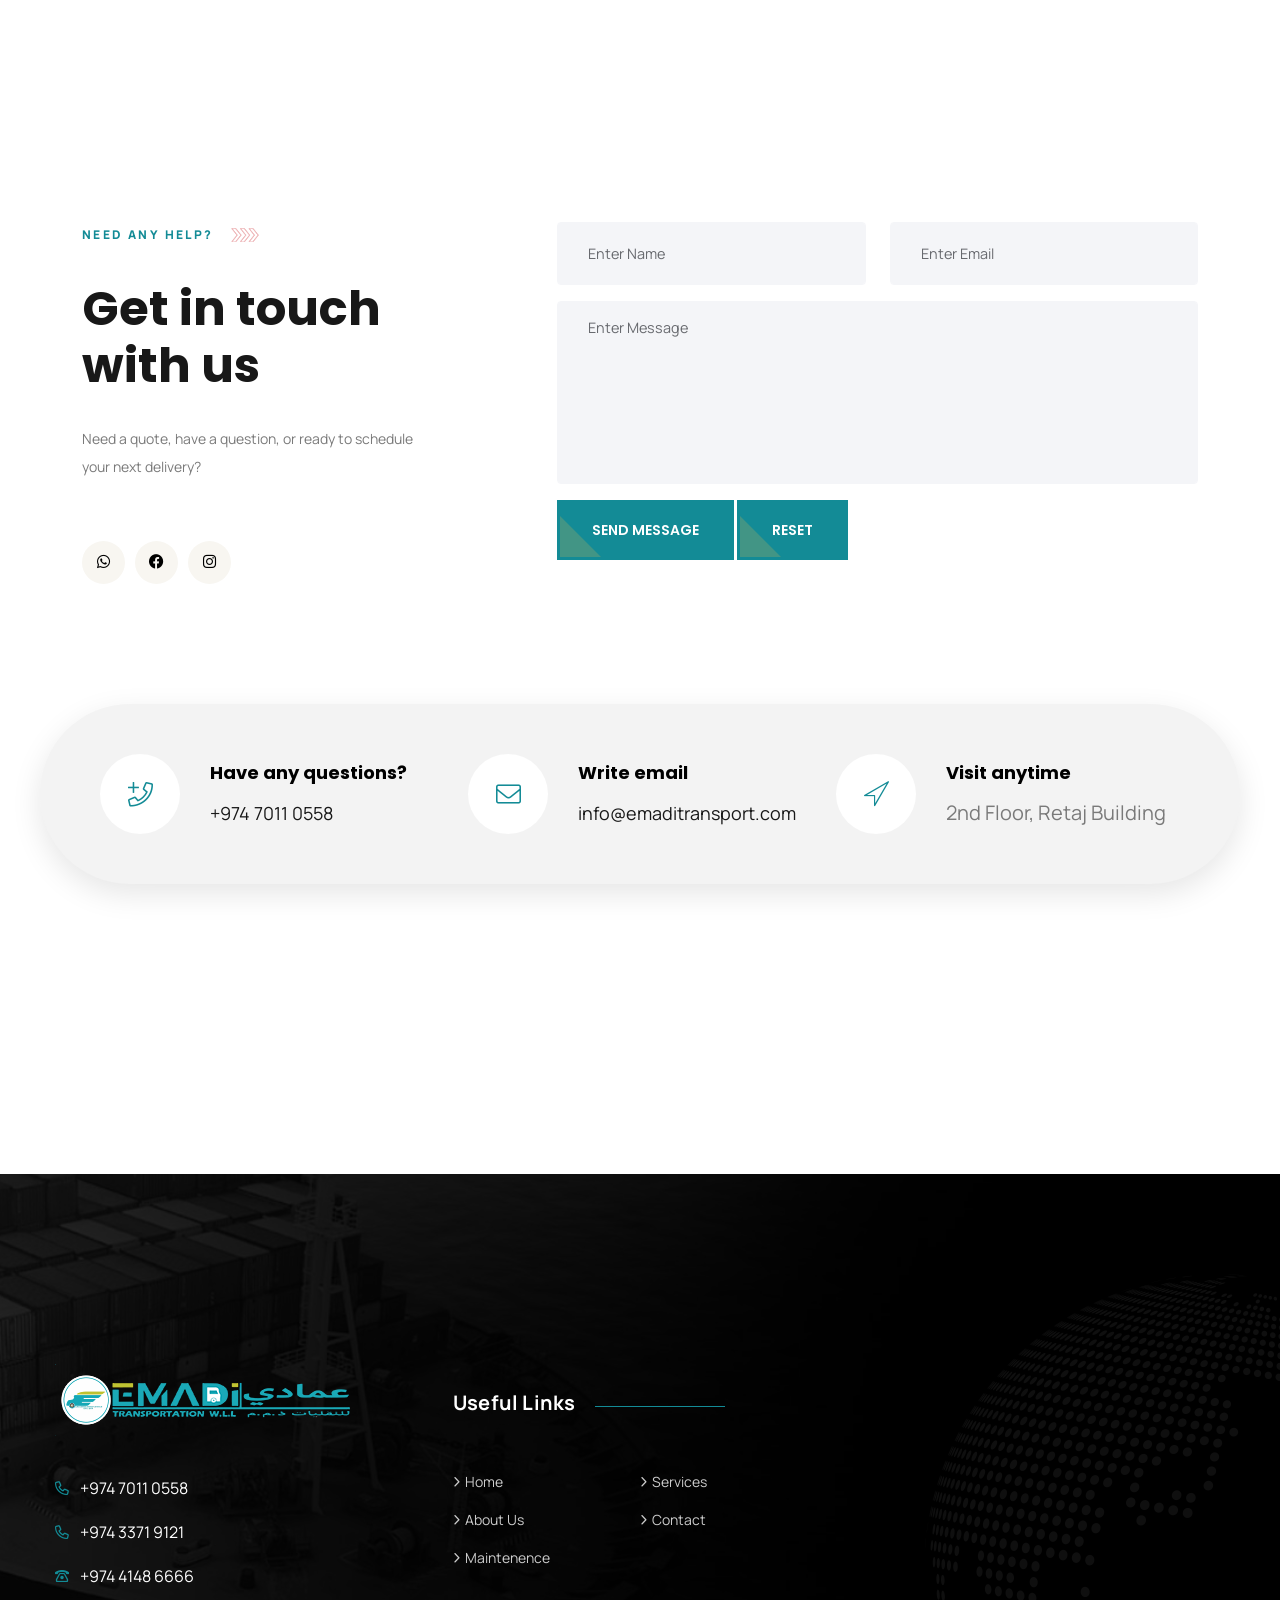
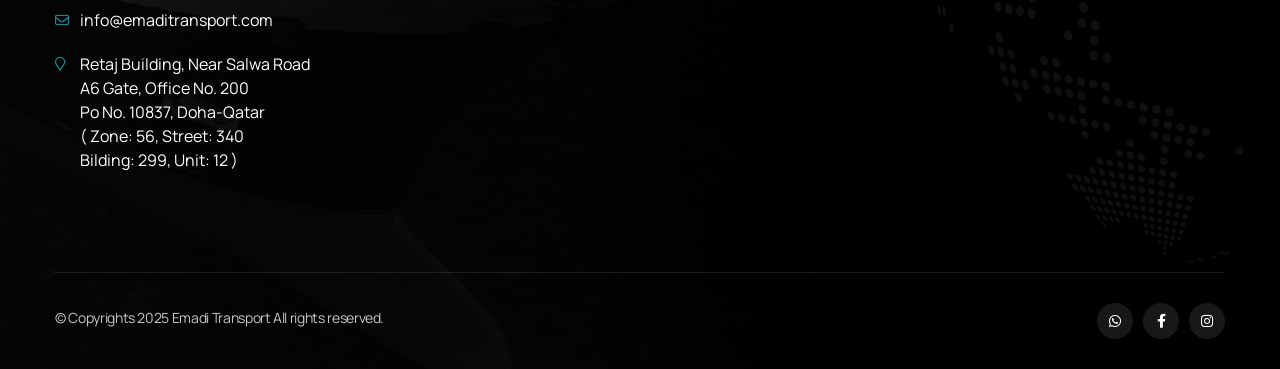
==== commit 36aba265: "feat: add manlift and telescopic forklift" ====
--- a/index.html
+++ b/index.html
@@ -317,10 +317,48 @@
 				<div class="service-block">
 					<div class="inner-box">
 						<div class="image-box">
+							<figure class="image"><a href="#"><img src="images/vehicles/telescopic-forklift.jpg" alt="Tele Forklift"></a></figure>
+						</div>
+						<div class="content-box">
+							<div class="icon-box"><i class="icon flaticon-forklift-2"></i></div>
+							<h6 class="title"><a href="#">Telescopic Forklifts</a></h6>
+							<div class="inner">
+								<div class="text">Telescopic fork lifts to reach the unreachable places.</div>
+								<ul>
+									<li>3, 5 and 7 Tonne Forklifts.</li>
+								</ul>
+								<!-- <a href="#" class="read-more">Learn more <i class="fa fa-arrow-up"></i></a> -->
+							</div>
+						</div>
+					</div>
+				</div>
+				<!-- Service Block -->
+				<div class="service-block">
+					<div class="inner-box">
+						<div class="image-box">
+							<figure class="image"><a href="#"><img src="images/vehicles/manlift.jpg" alt="Manlift"></a></figure>
+						</div>
+						<div class="content-box">
+							<div class="icon-box"><i class="icon flaticon-crane-1"></i></div>
+							<h6 class="title"><a href="#">Manlifts</a></h6>
+							<div class="inner">
+								<div class="text">All sizes manlifts to work on higher altitudes with precision.</div>
+								<ul>
+									<li>All sizes.</li>
+								</ul>
+								<!-- <a href="#" class="read-more">Learn more <i class="fa fa-arrow-up"></i></a> -->
+							</div>
+						</div>
+					</div>
+				</div>
+				<!-- Service Block -->
+				<div class="service-block">
+					<div class="inner-box">
+						<div class="image-box">
 							<figure class="image"><a href="#"><img src="images/vehicles/crane.jpg" alt="Crane"></a></figure>
 						</div>
 						<div class="content-box">
-							<div class="icon-box"><i class="icon flaticon-crane-1"></i></div>
+							<div class="icon-box"><i class="icon flaticon-crane-2"></i></div>
 							<h6 class="title"><a href="#">Cranes</a></h6>
 							<div class="inner">
 								<div class="text">Heavy-duty lifting with safety and scale.</div>
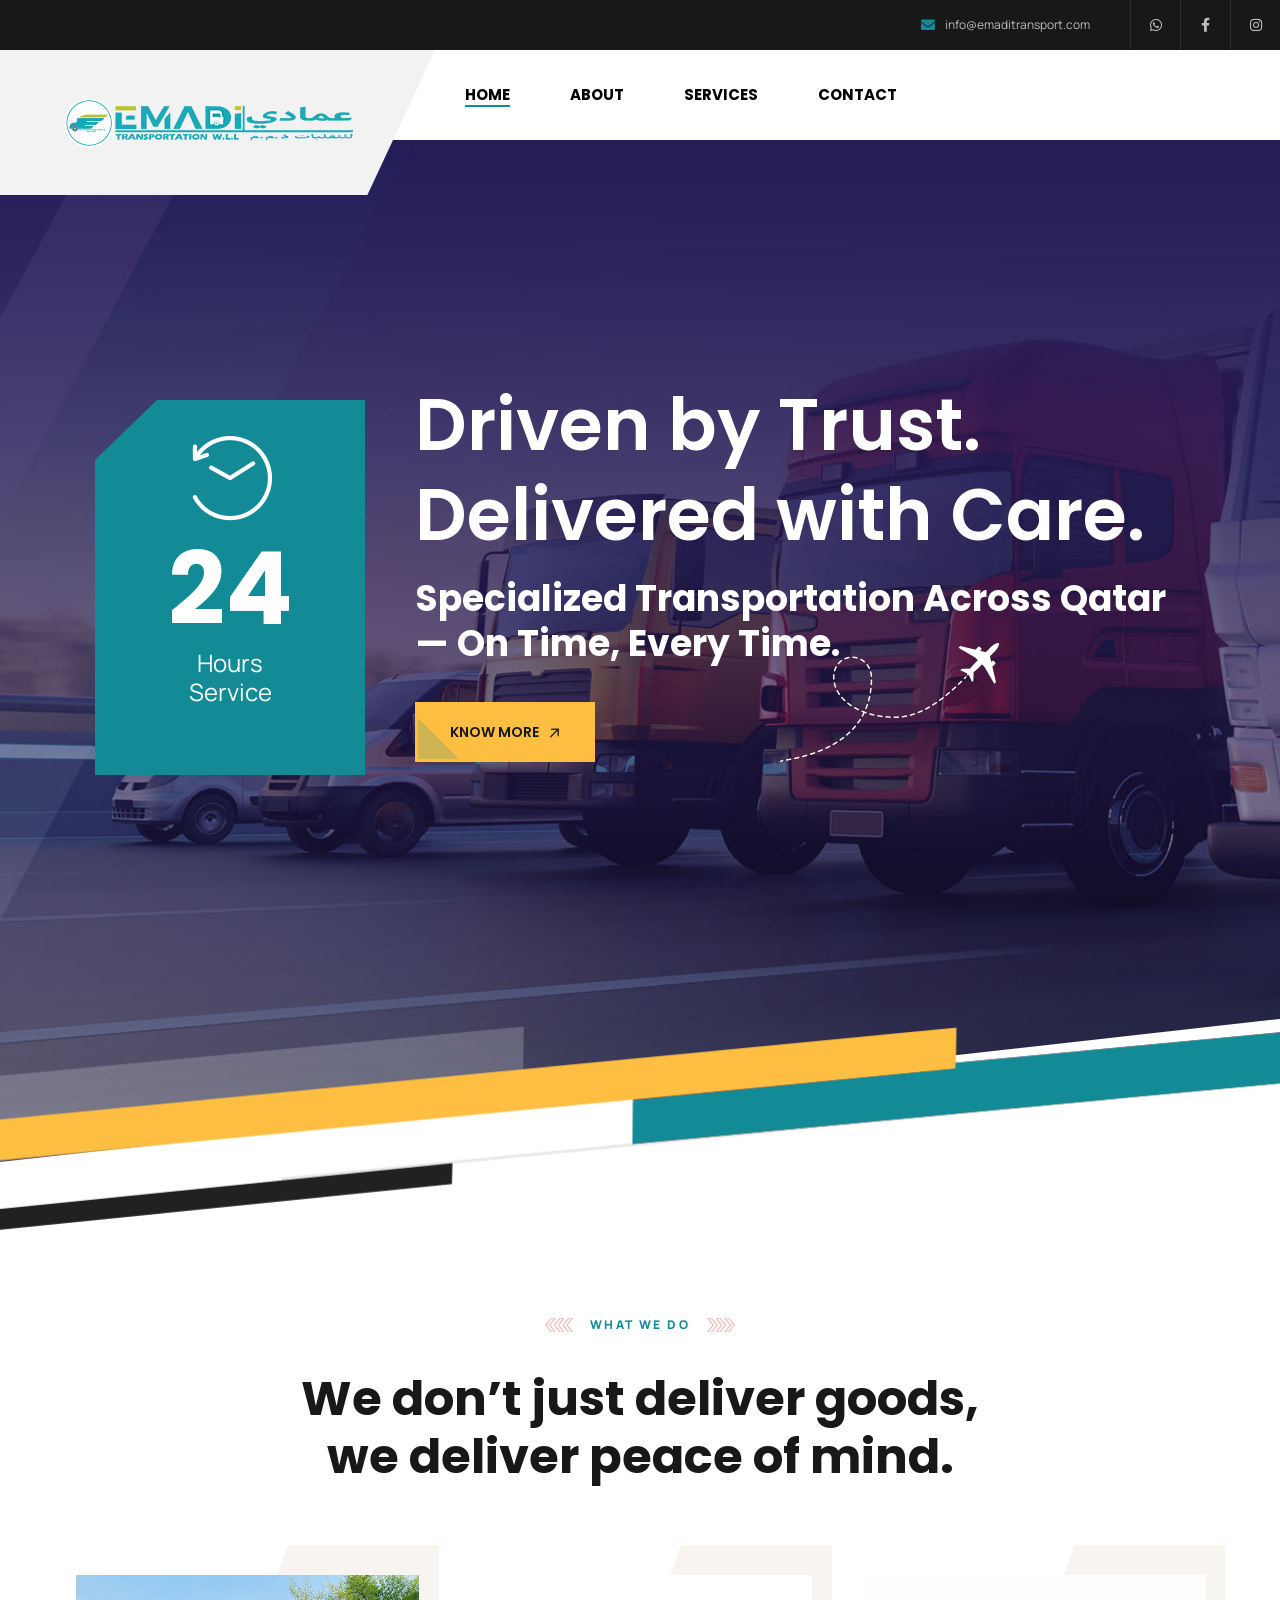
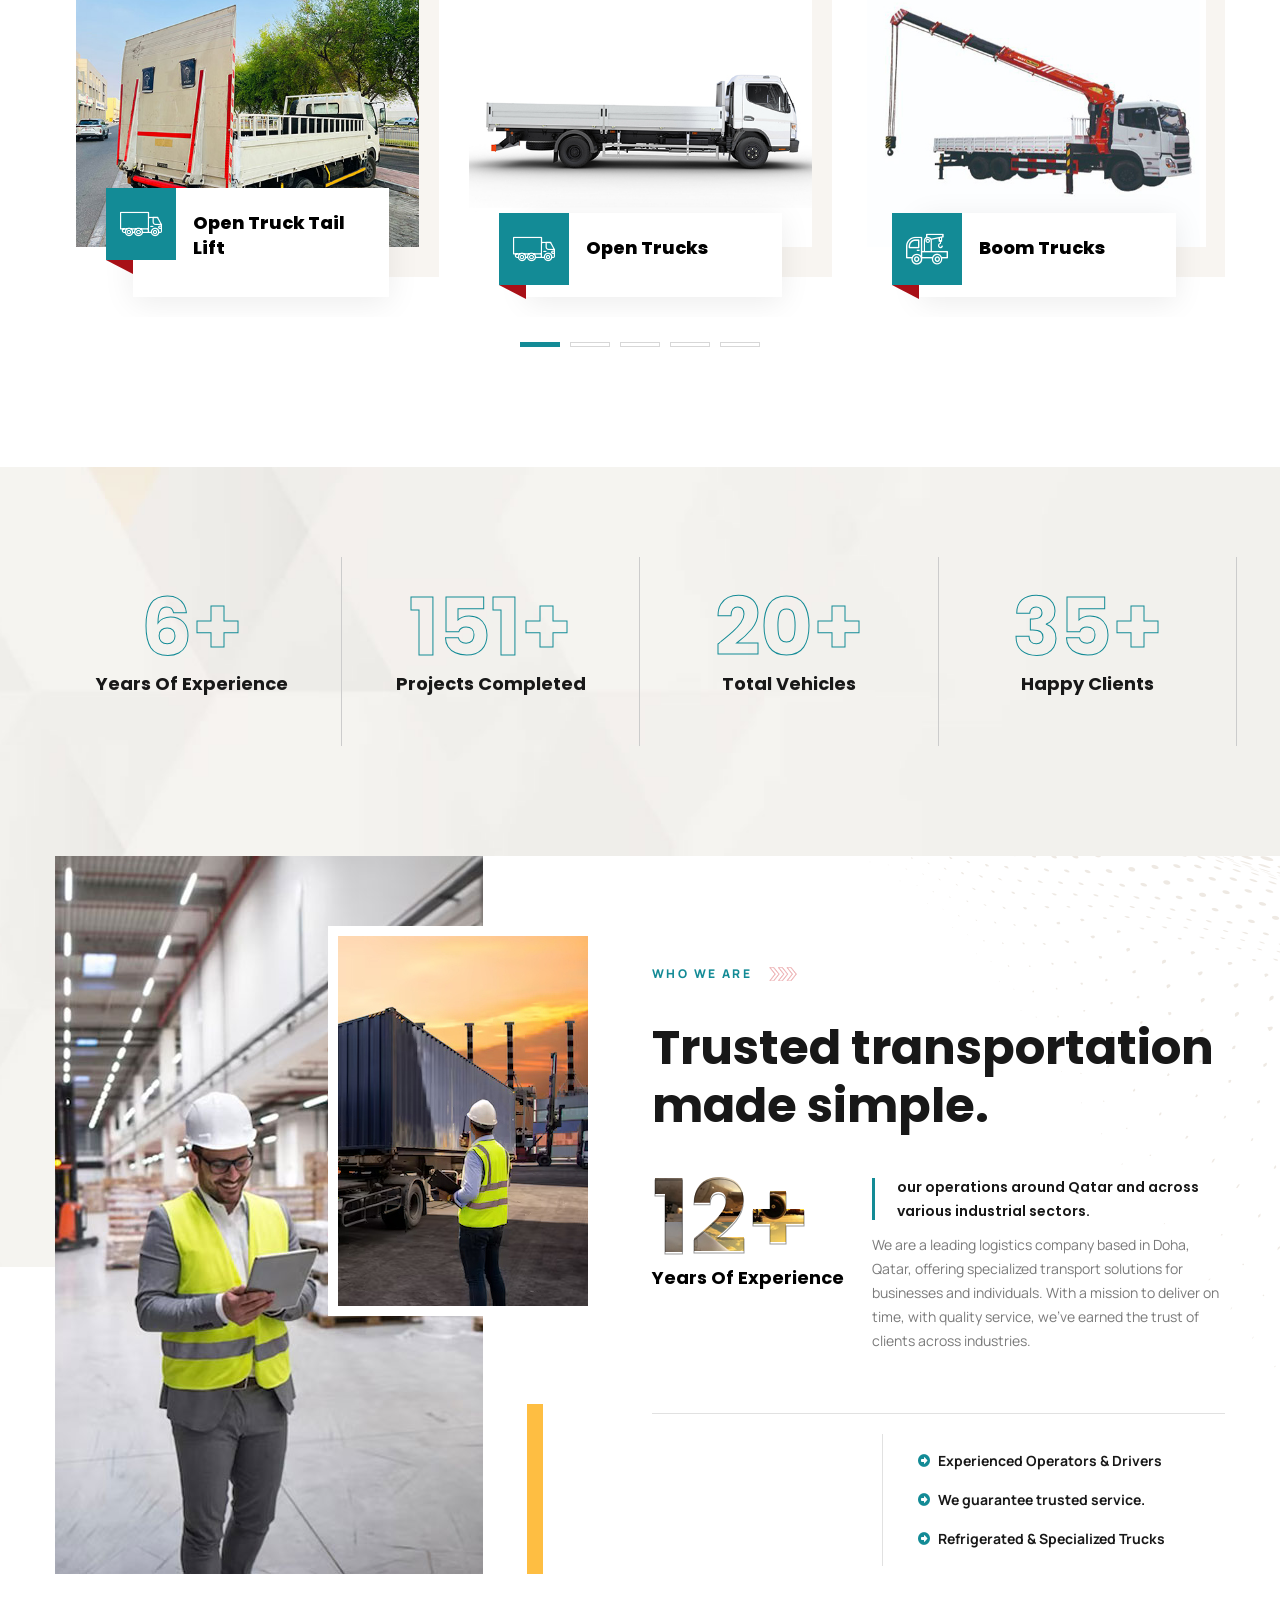
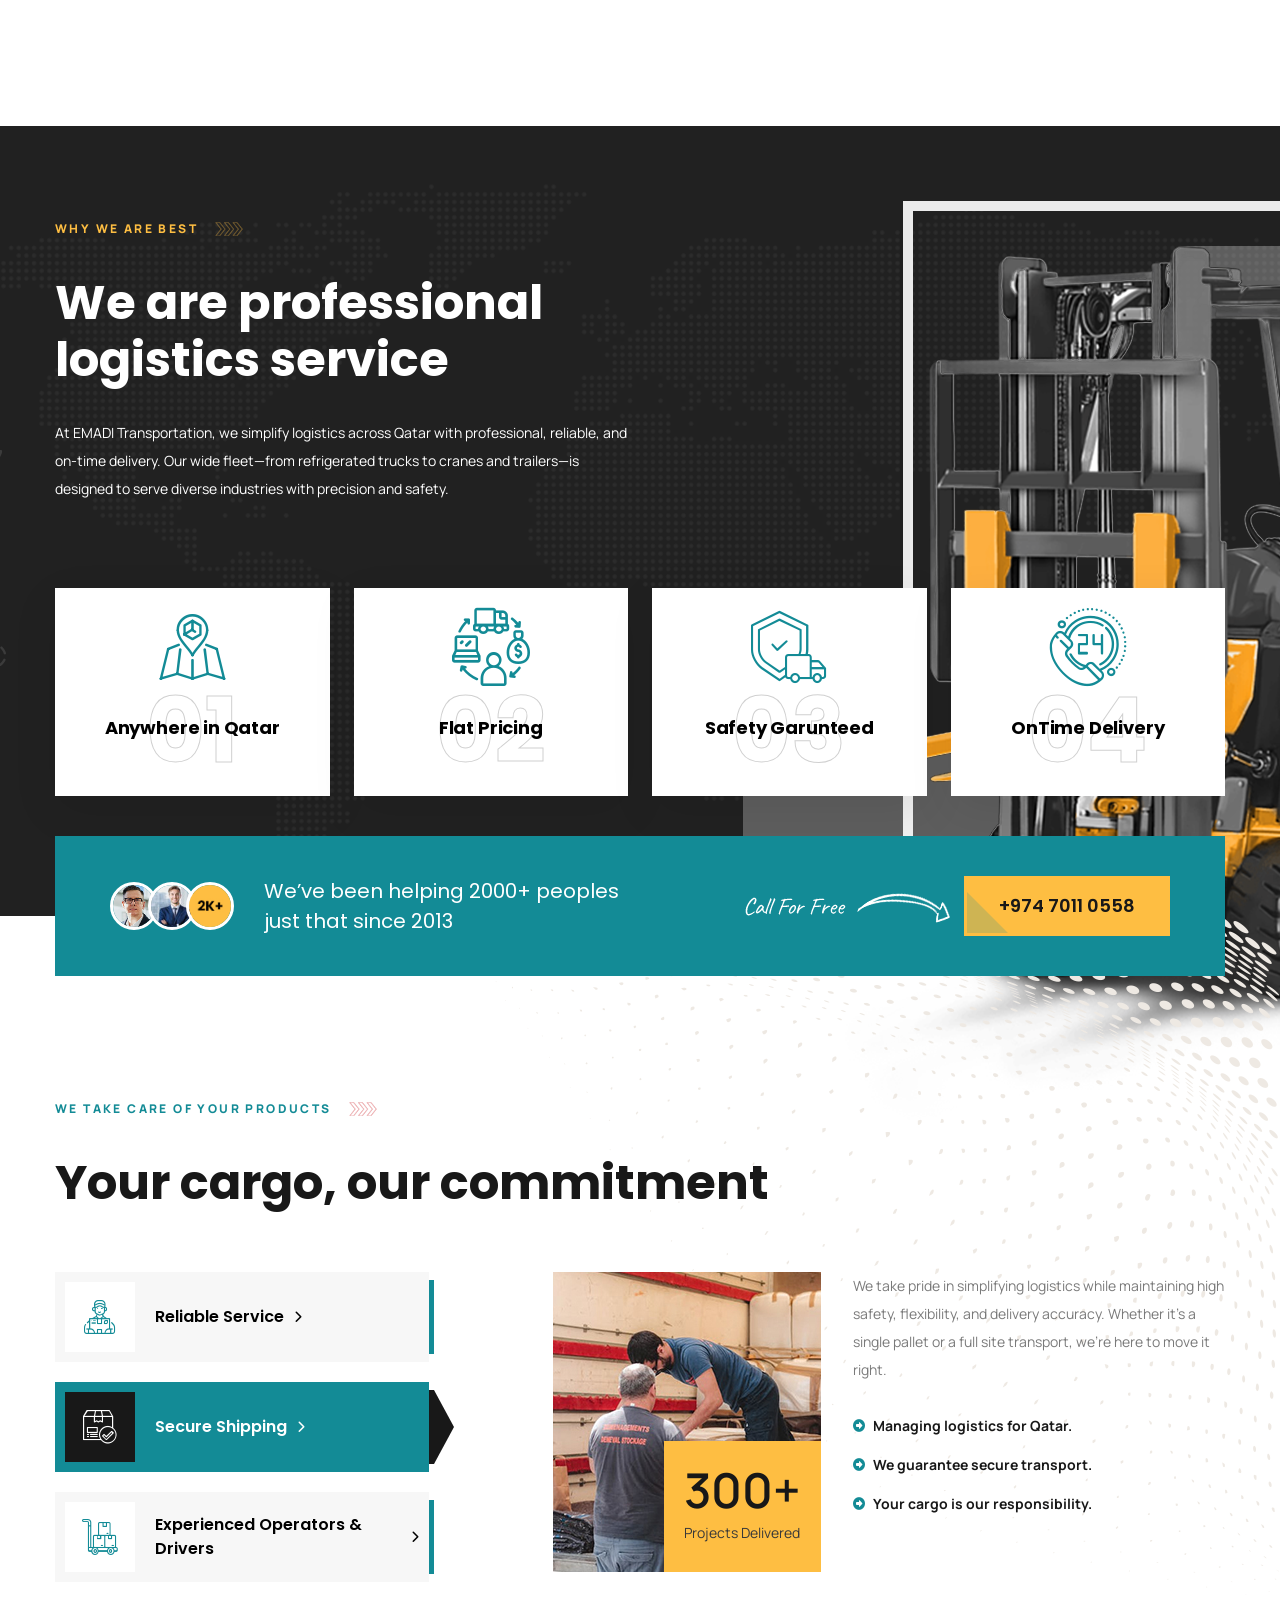
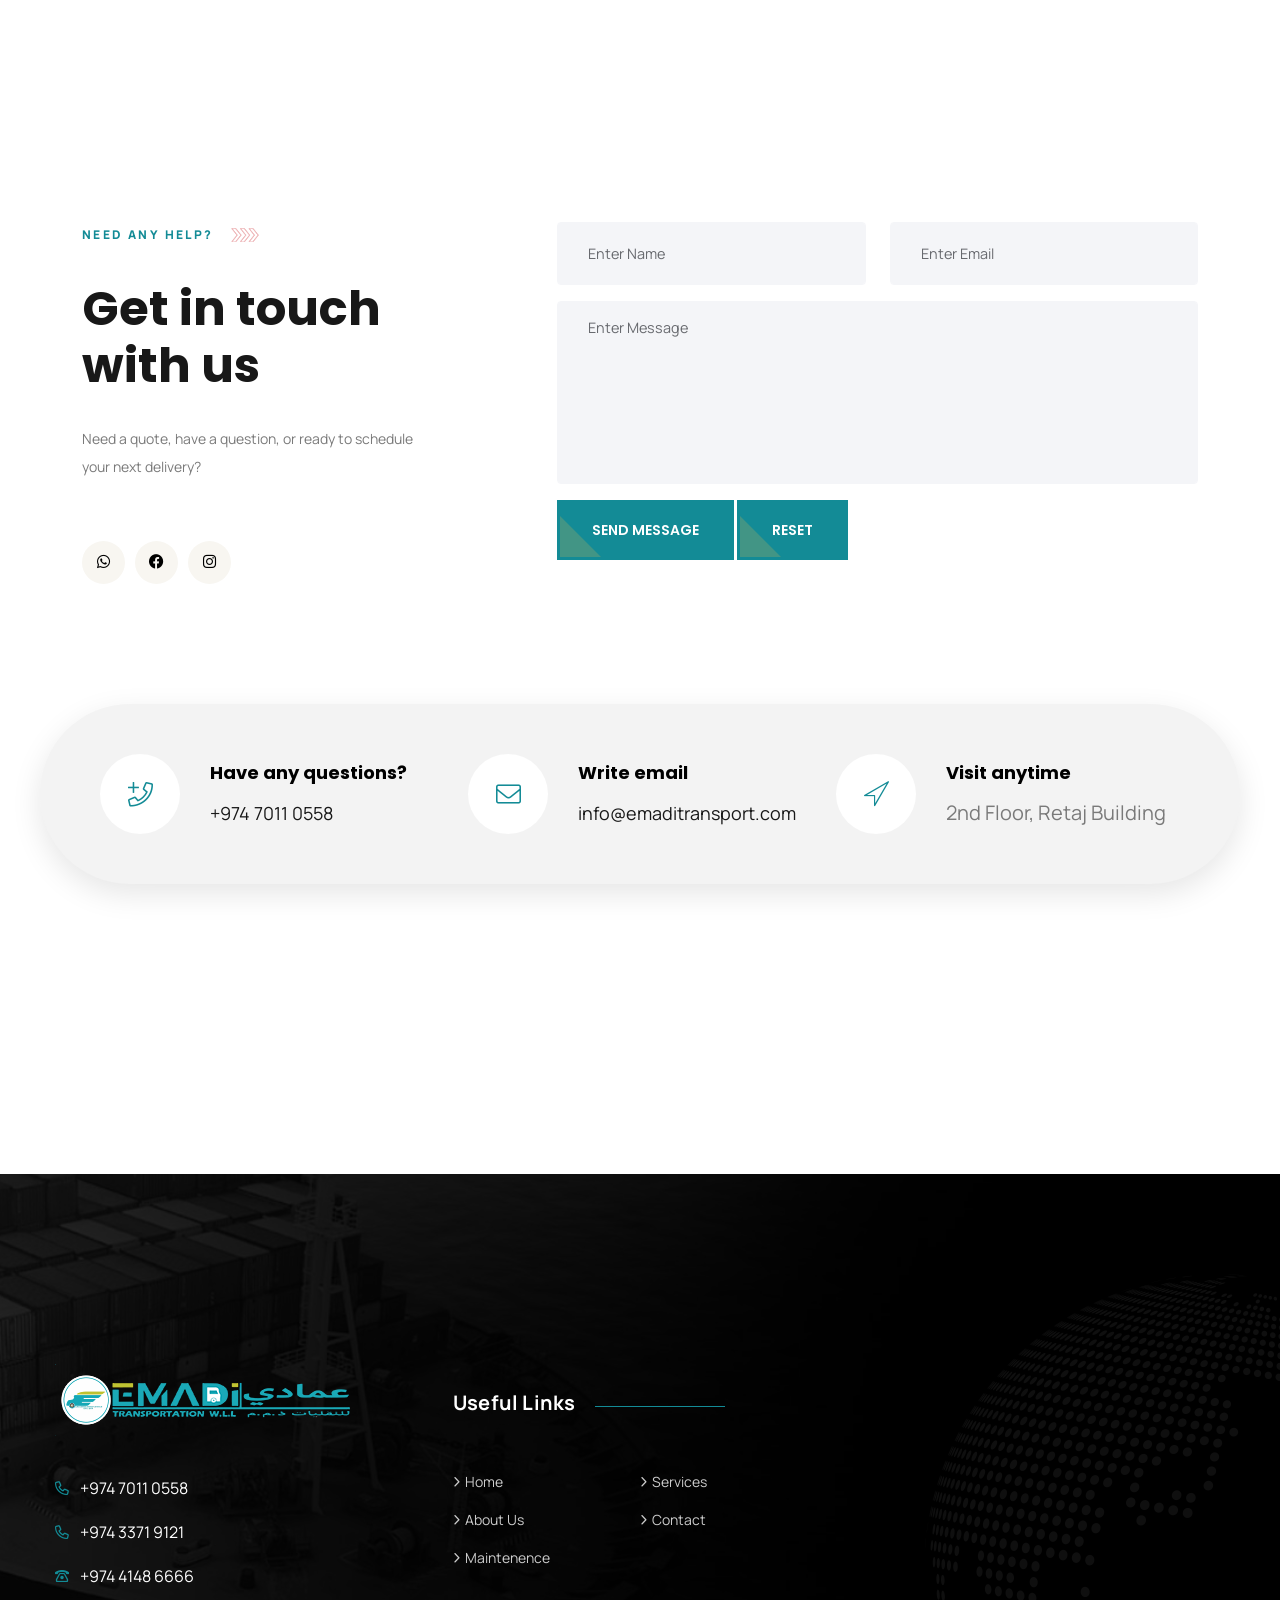
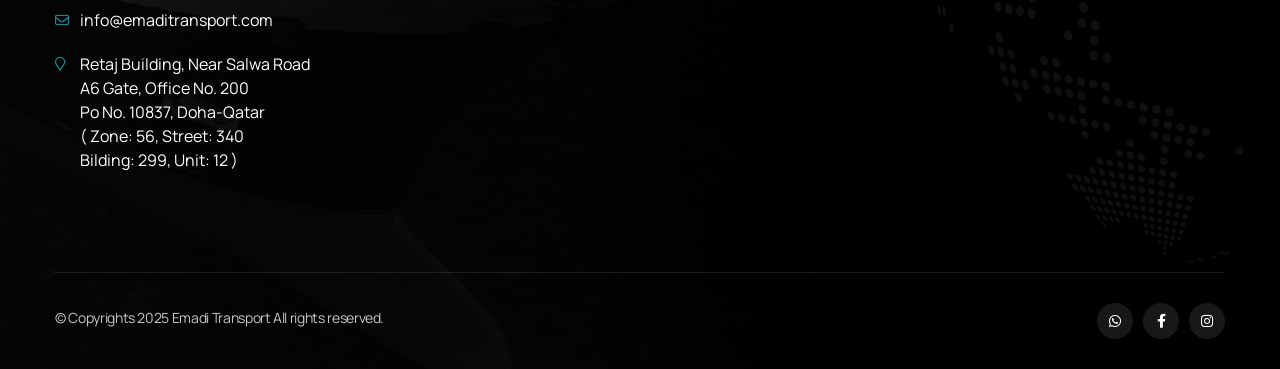
==== commit 8da03cab: "fix: update maps in home and contact pages" ====
--- a/index.html
+++ b/index.html
@@ -862,7 +862,7 @@
 		<div class="container-fluid p-0">
 			<div class="row">
 				<!-- Google Map HTML Codes -->
-				<iframe src="https://www.google.com/maps/embed?pb=!1m18!1m12!1m3!1d2090.494892770229!2d51.50027898047193!3d25.28444540841332!2m3!1f0!2f0!3f0!3m2!1i1024!2i768!4f13.1!3m3!1m2!1s0x3e45dadb2c009dc9%3A0xa5ad38798eaa1476!2sRetaj%20Building%2C%20Doha%2C%20Qatar!5e0!3m2!1sen!2sin!4v1743944661318!5m2!1sen!2sin" data-tm-width="100%" height="500" frameborder="0" allowfullscreen="" loading="lazy" referrerpolicy="no-referrer-when-downgrade"></iframe>
+				<iframe src="https://www.google.com/maps/embed?pb=!1m17!1m12!1m3!1d5350.661678181362!2d51.47063421486592!3d25.24937016907252!2m3!1f0!2f0!3f0!3m2!1i1024!2i768!4f13.1!3m2!1m1!2zMjXCsDE0JzU5LjkiTiA1McKwMjgnMjkuNyJF!5e0!3m2!1sen!2sin!4v1744097177786!5m2!1sen!2sin" data-tm-width="100%" height="500" frameborder="0" allowfullscreen="" loading="lazy" referrerpolicy="no-referrer-when-downgrade"></iframe>
 			</div>
 		</div>
 	</section>
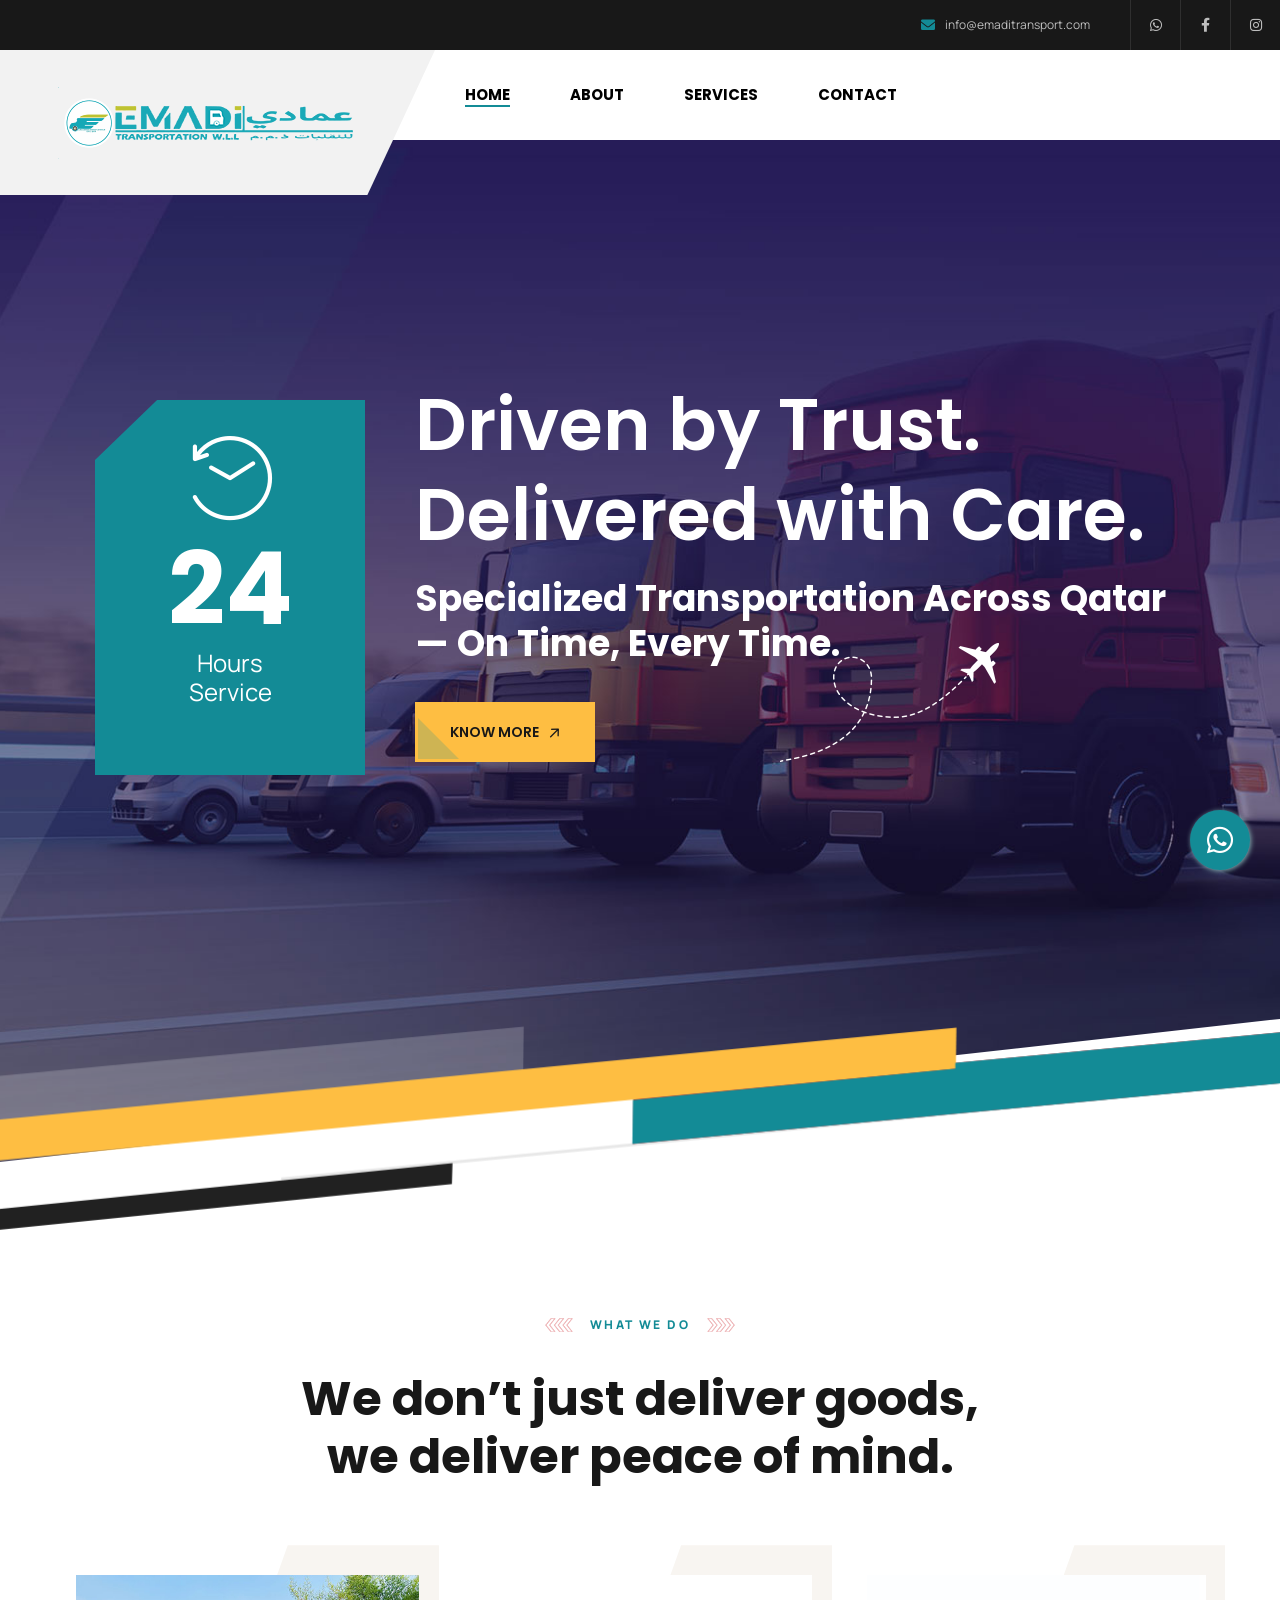
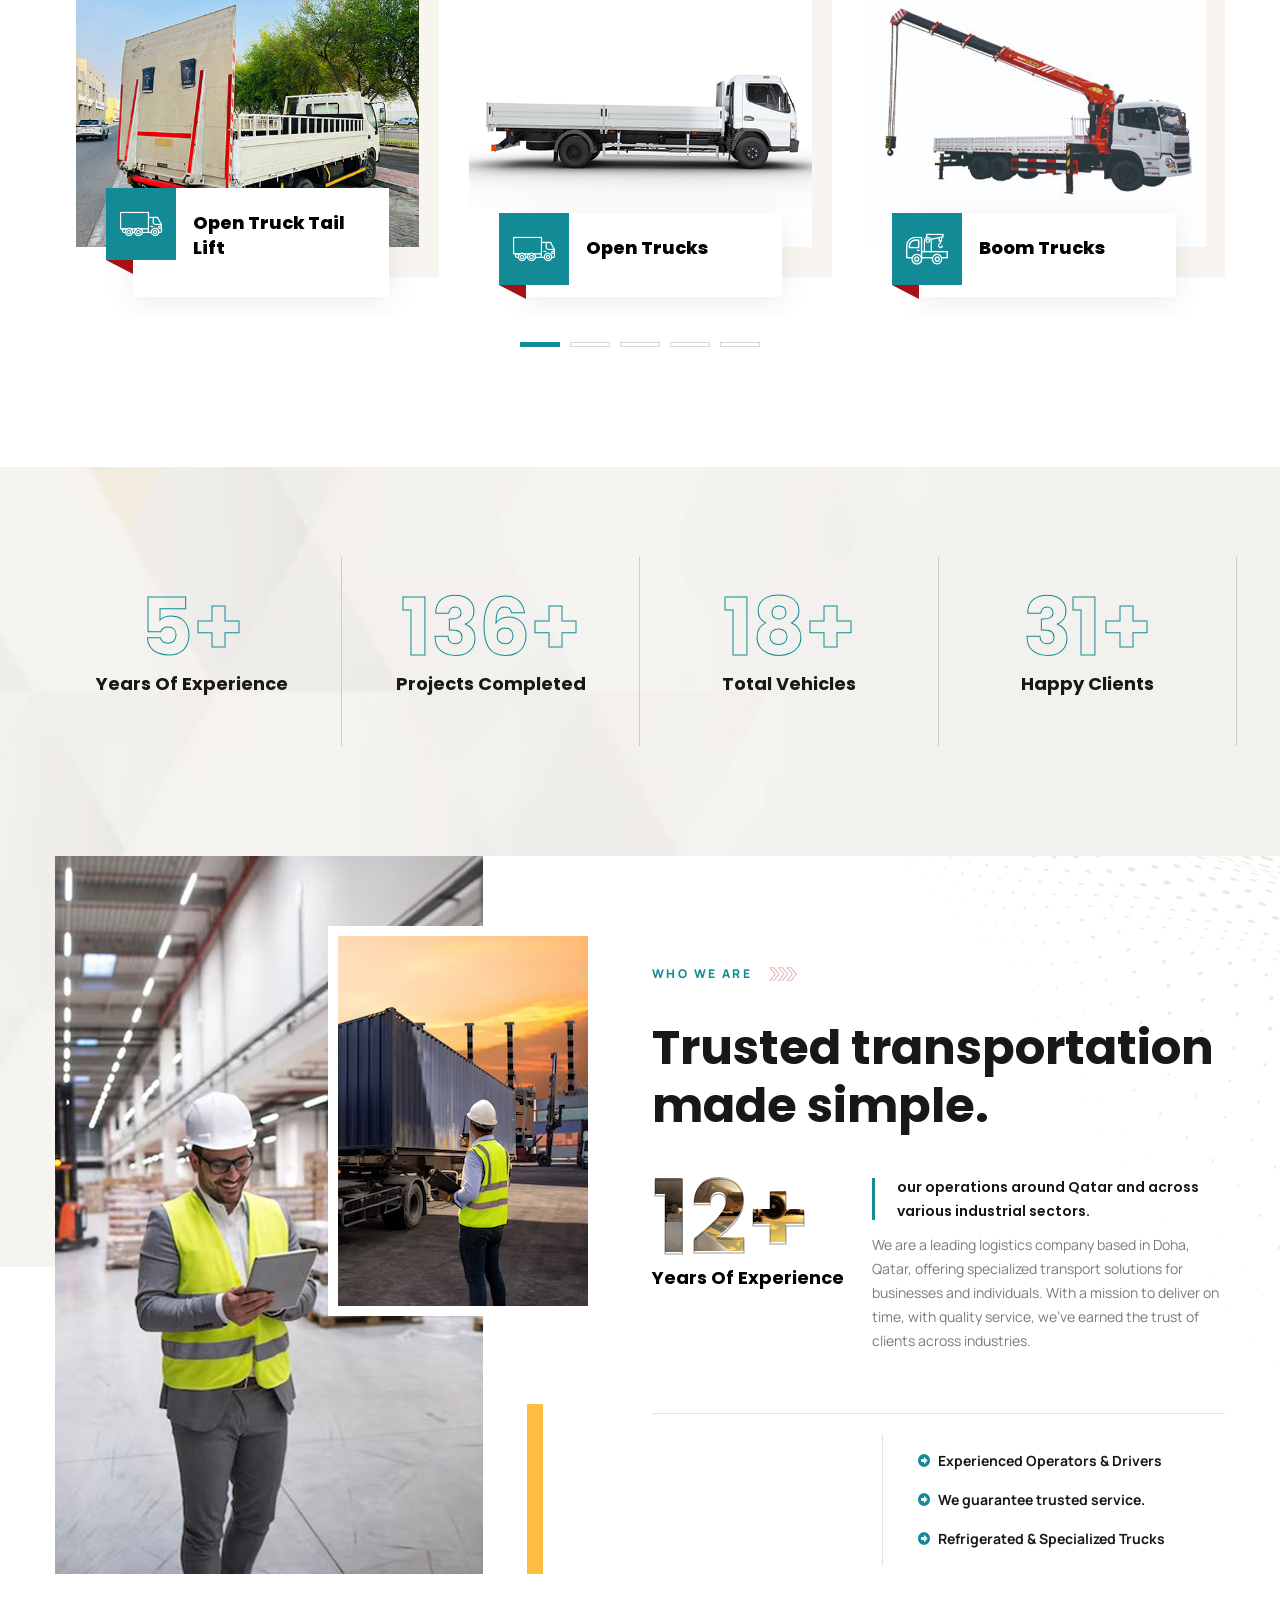
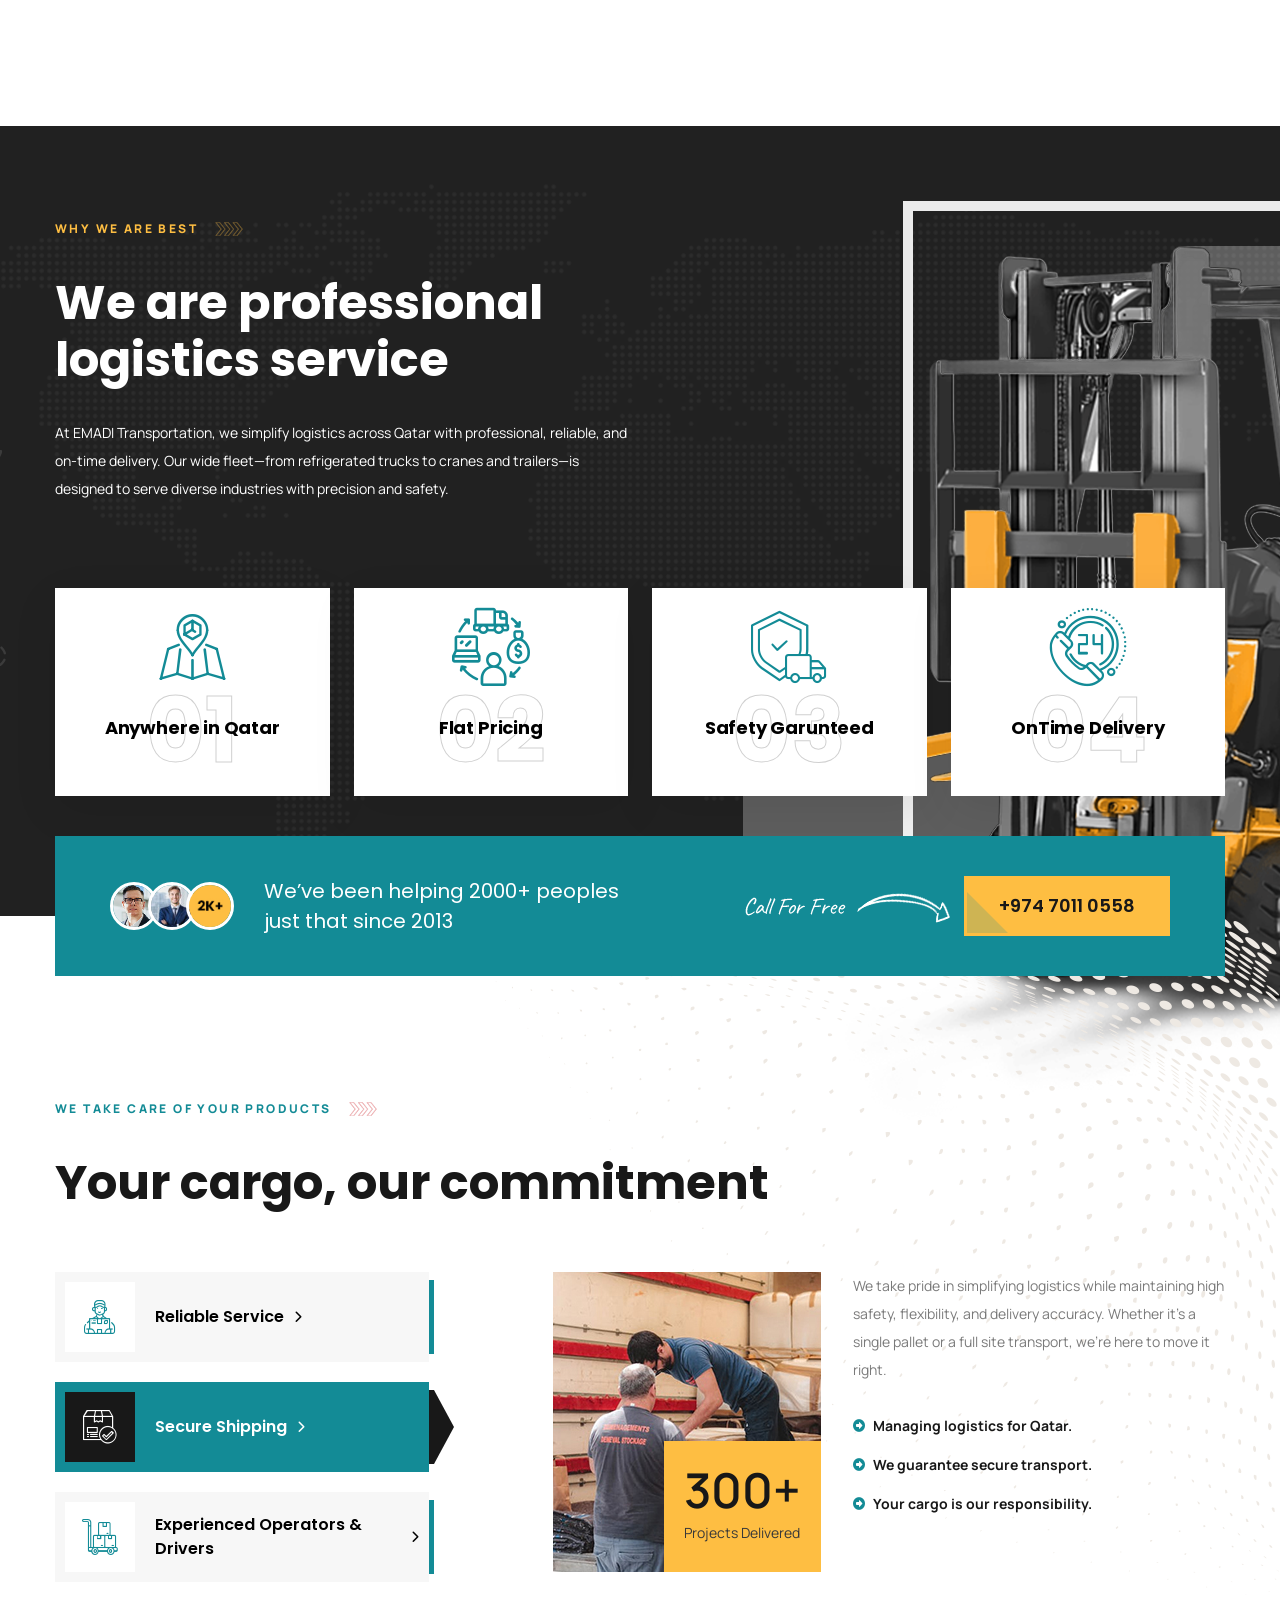
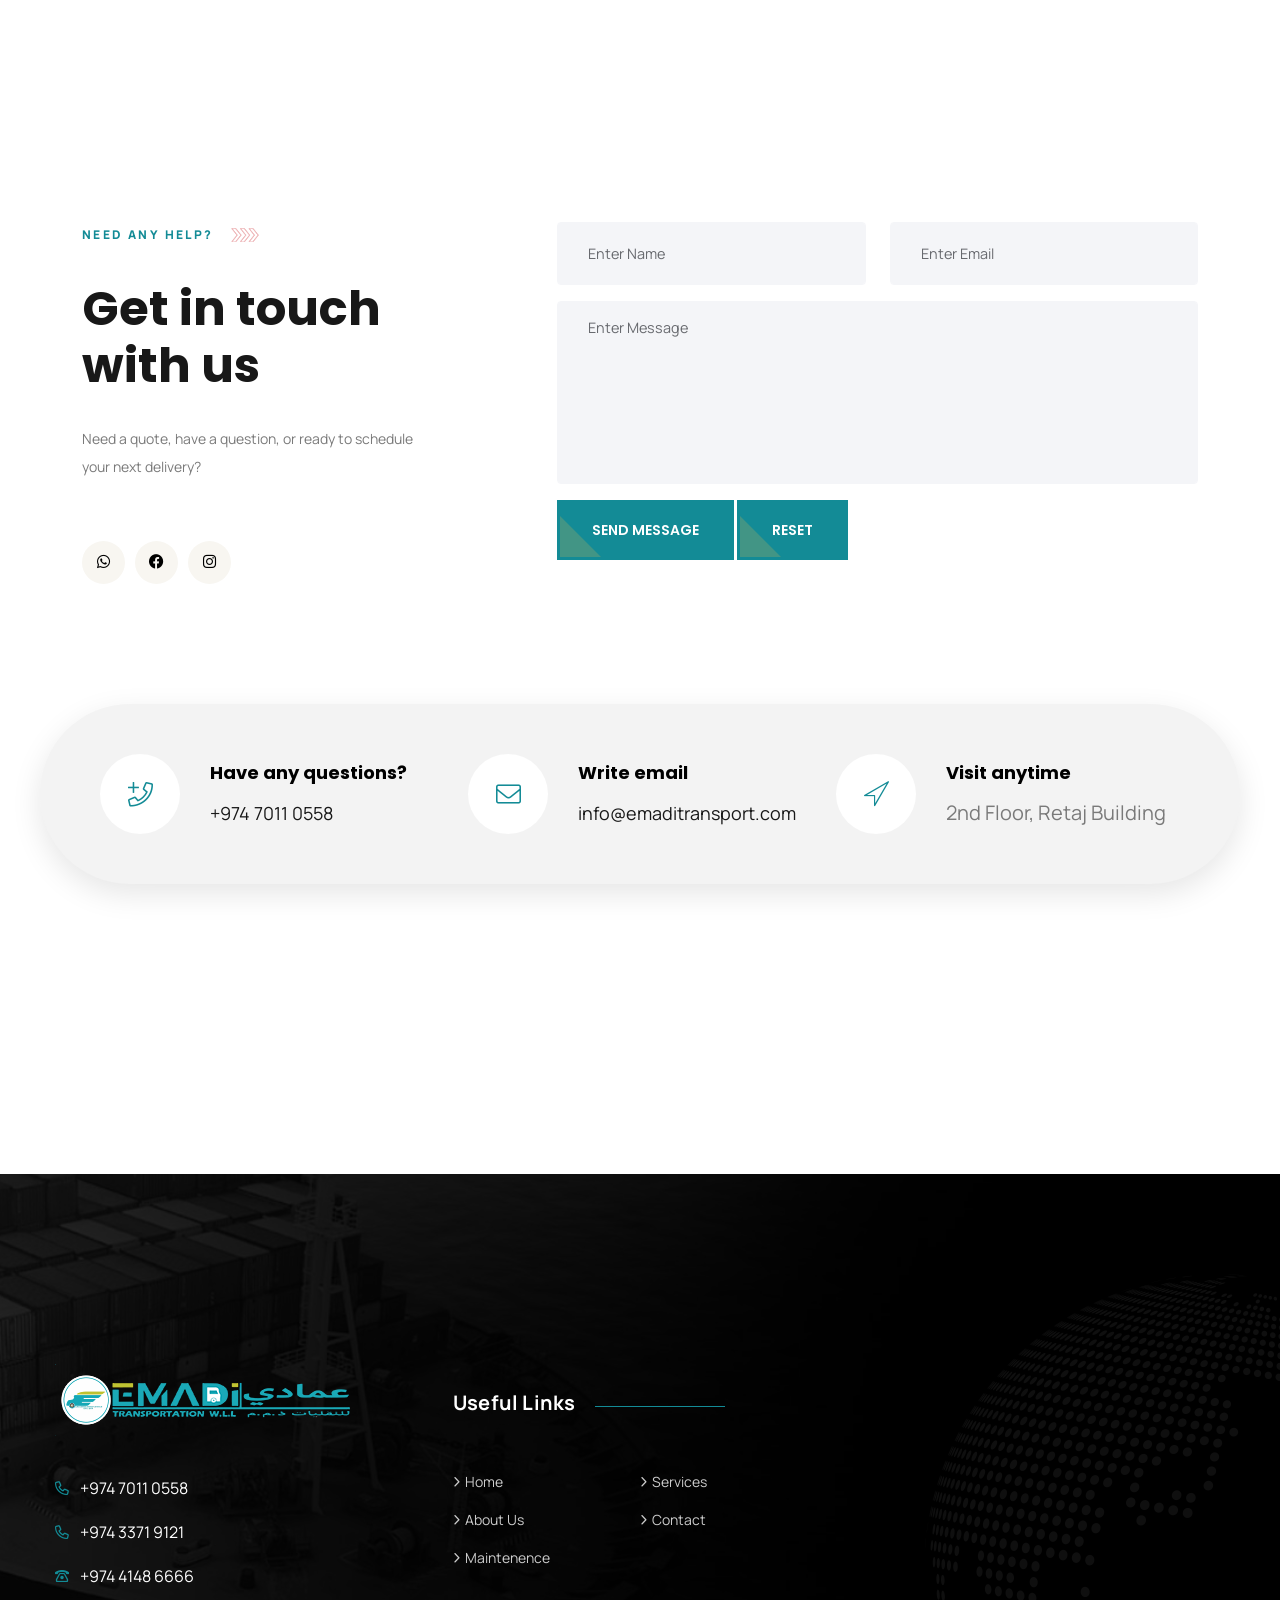
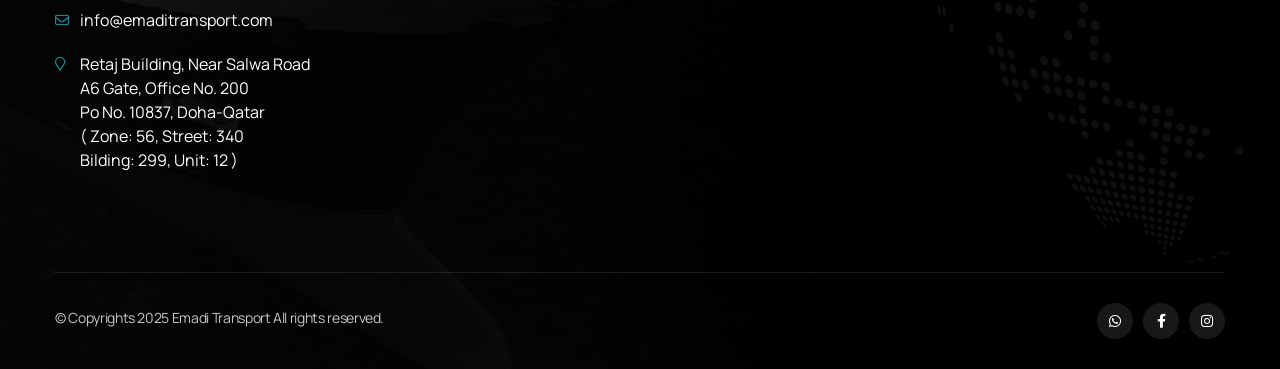
==== commit af67c3a3: "feat: add floating whatsapp button in home and about page" ====
--- a/index.html
+++ b/index.html
@@ -933,7 +933,13 @@
 </div><!-- End Page Wrapper -->
 
 <!-- Scroll To Top -->
-<div class="scroll-to-top scroll-to-target" data-target="html"><span class="fa fa-angle-up"></span></div>
+<!-- <div class="scroll-to-top scroll-to-target" data-target="html"><span class="fa fa-angle-up"></span></div> -->
+
+<!-- whatsapp -->
+<a href="https://api.whatsapp.com/send?phone=97470110558" class="whatsapp-float" target="_blank">
+    <i class="fab fa-whatsapp"></i>
+</a>
+<!-- whatsapp end -->
 
 <script src="js/jquery.js"></script> 
 <script src="js/popper.min.js"></script>
--- a/css/style.css
+++ b/css/style.css
@@ -778,6 +778,27 @@
 }
 
 /*=======================
+Floating Whatsapp style
+=======================*/
+.whatsapp-float{
+	position:fixed;
+	width:60px;
+	height:60px;
+	bottom:30px;
+	right:30px;
+	background-color: var(--theme-color1);
+	color:#FFF;
+	border-radius:50px;
+	text-align:center;
+  font-size:30px;
+	box-shadow: 1px 1px 5px #85aeb1;
+  z-index:100;
+  display: flex;
+  align-items: center;
+  justify-content: center;
+}
+
+/*=======================
 Scroll To Top style
 =======================*/
 .scroll-to-top {
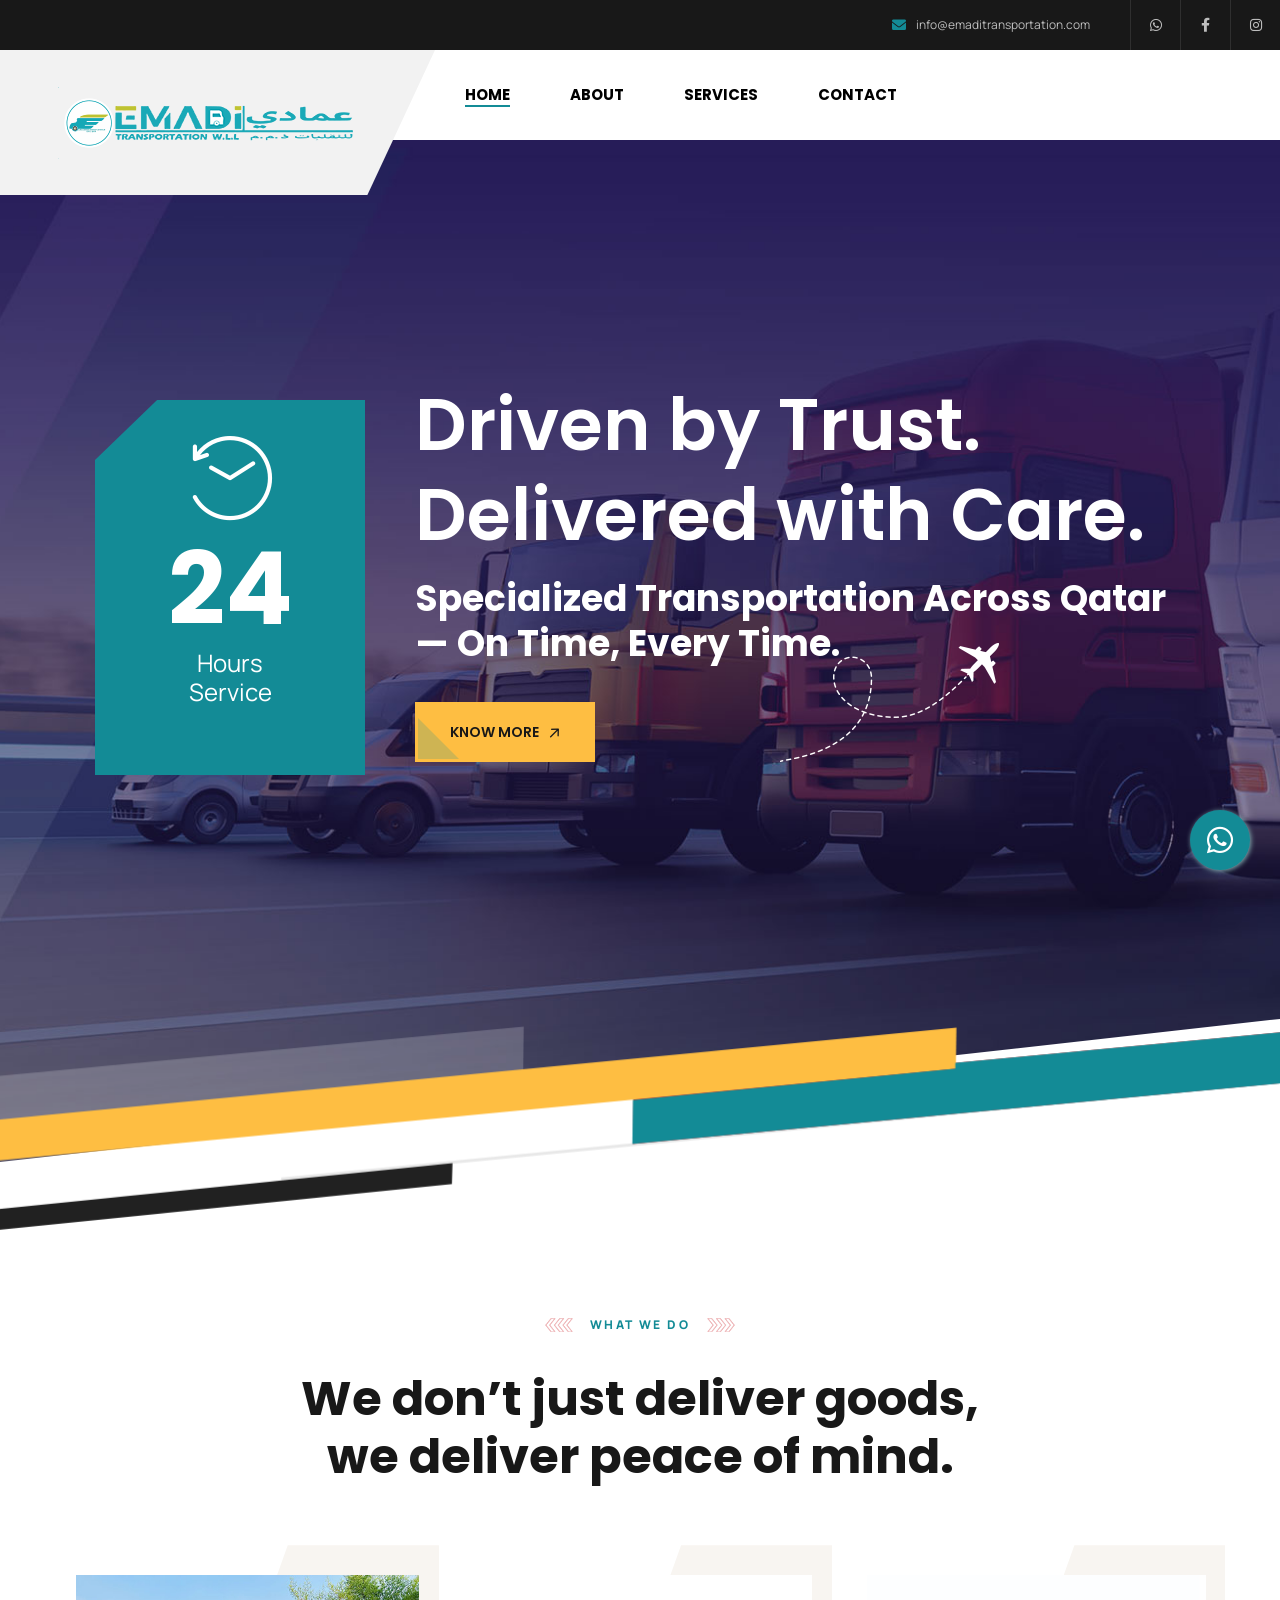
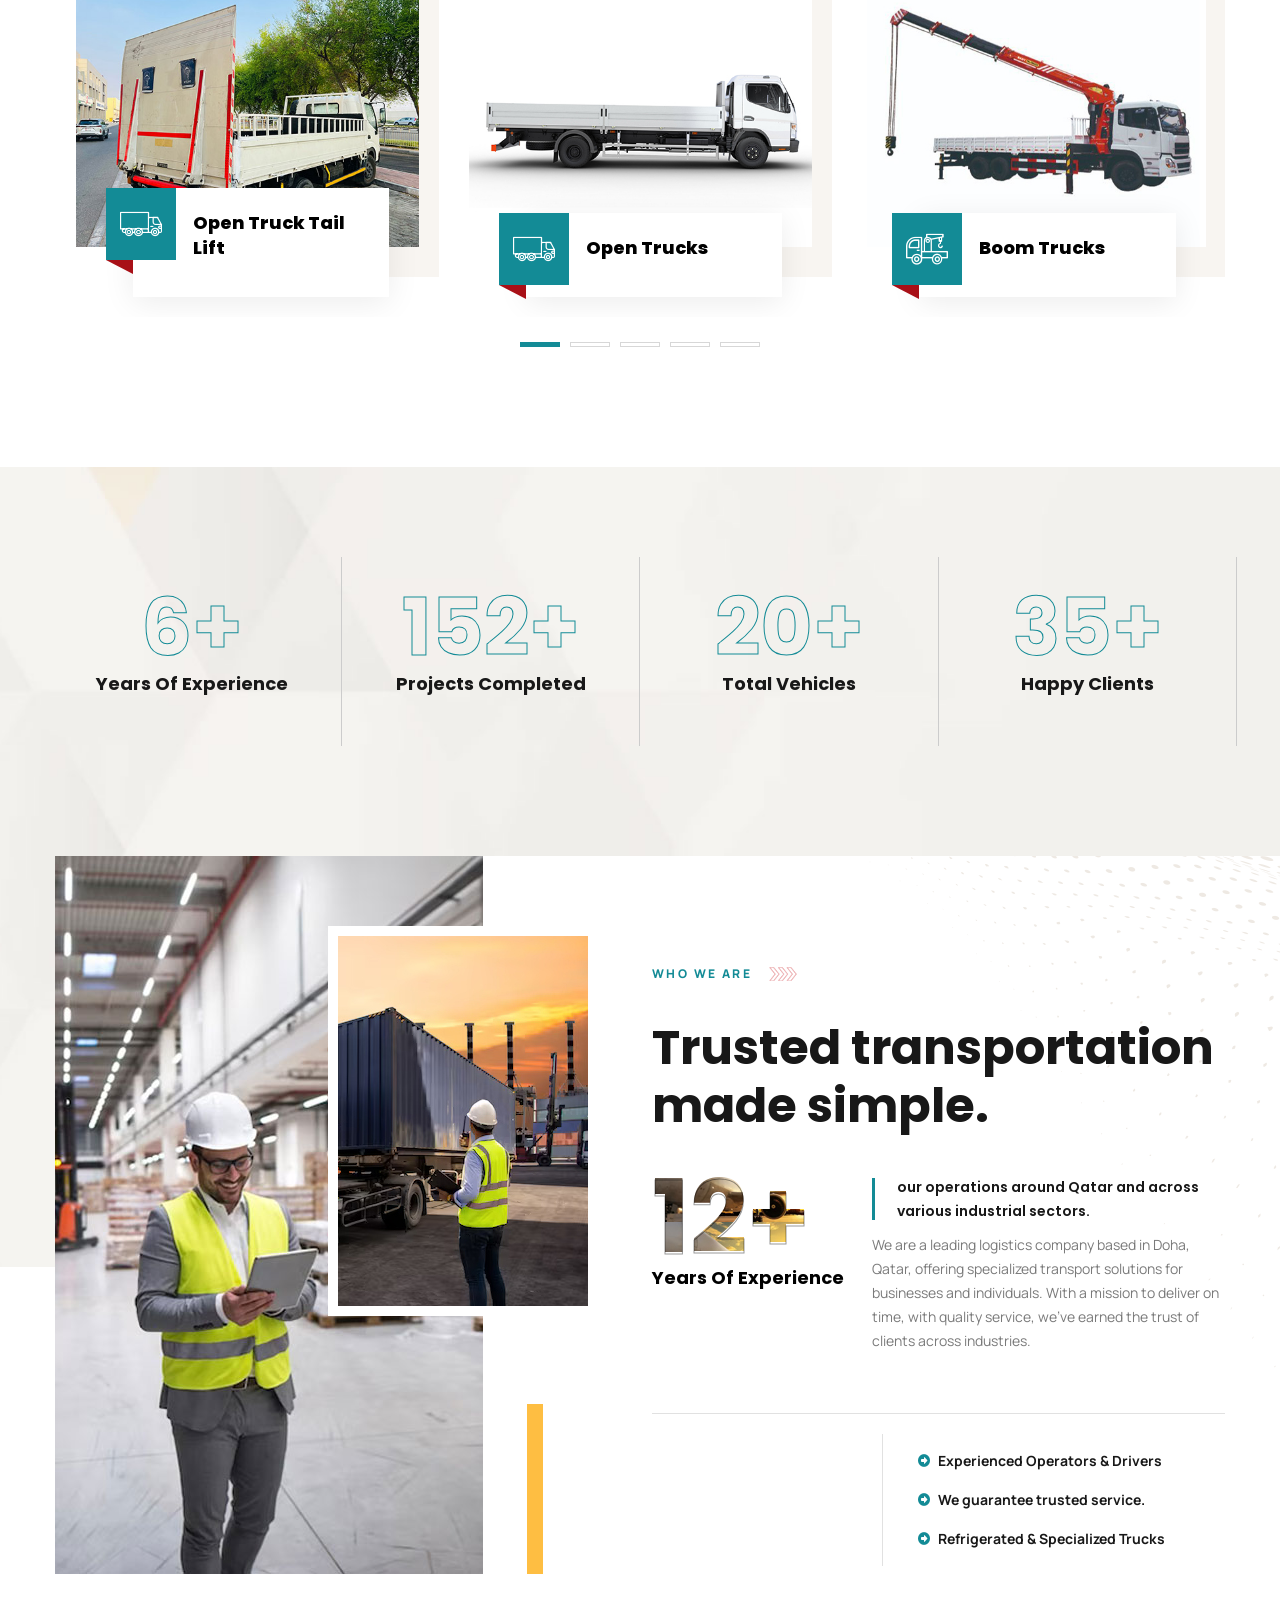
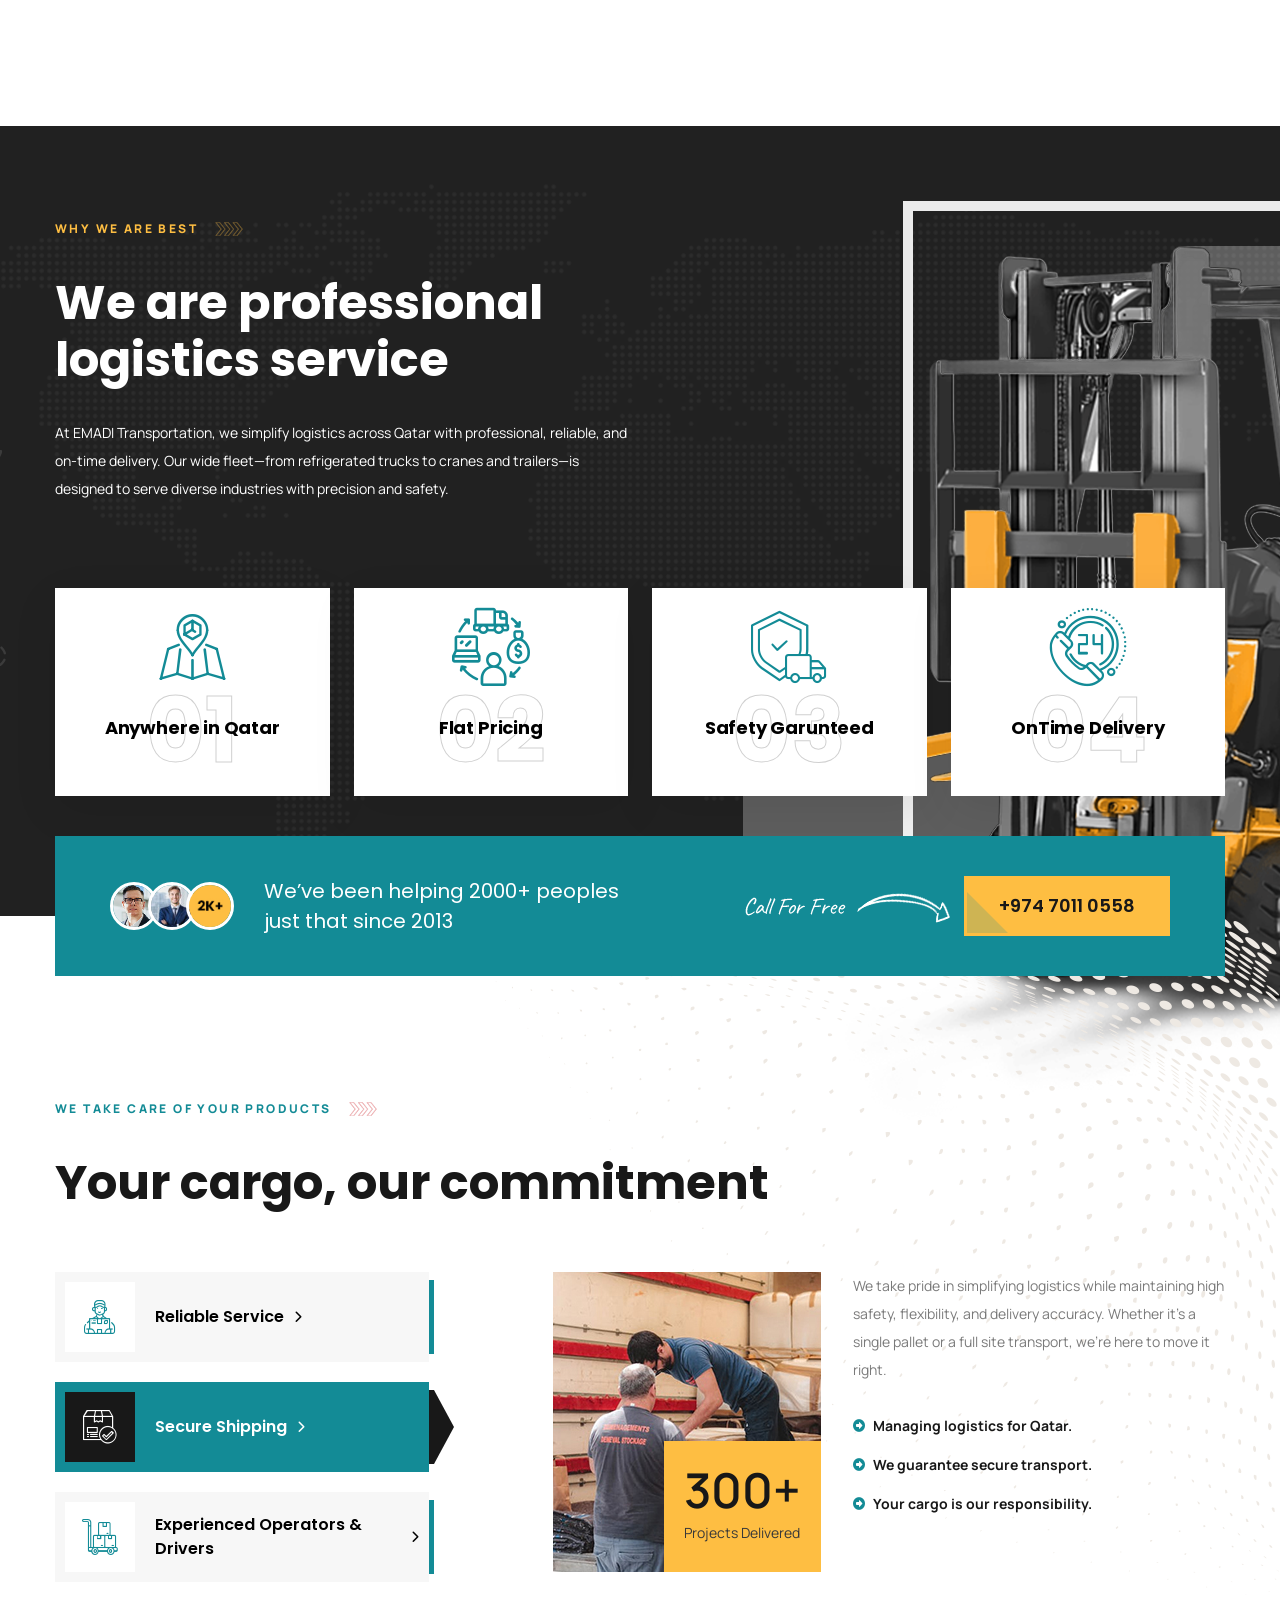
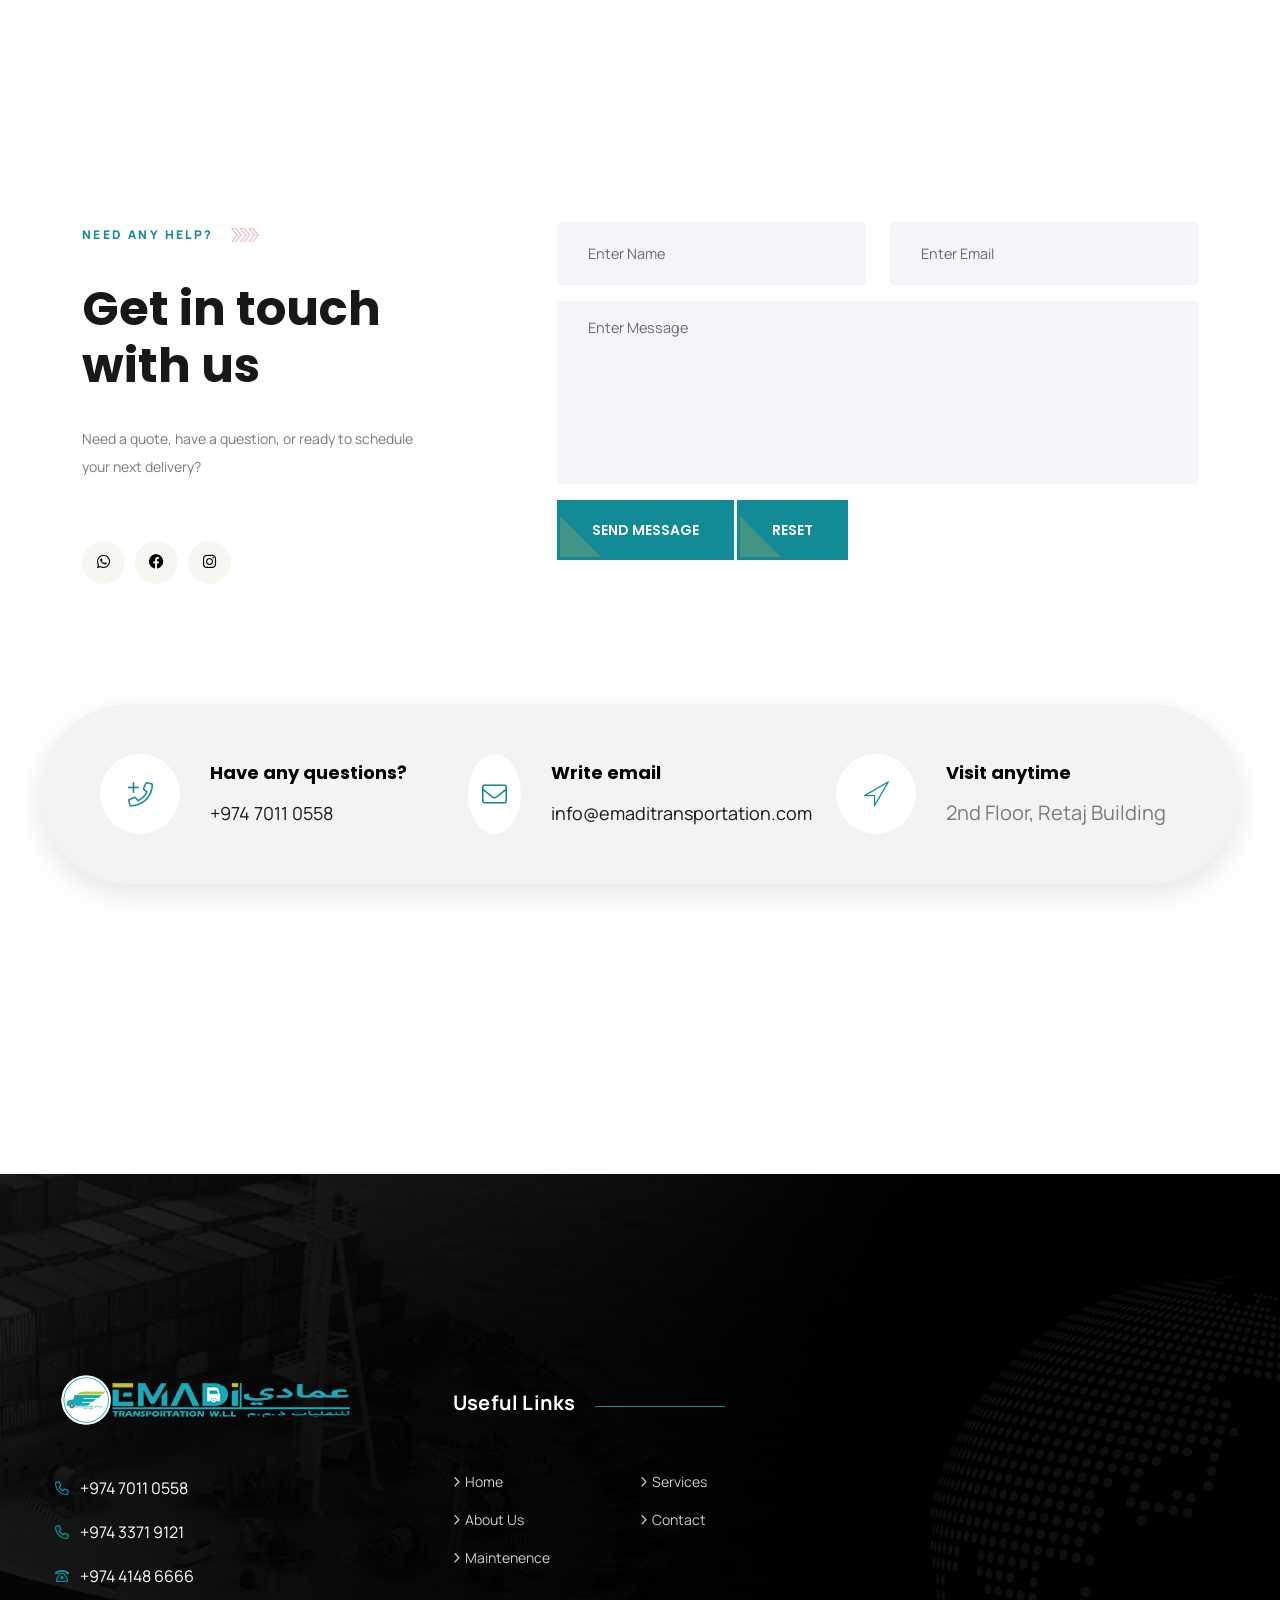
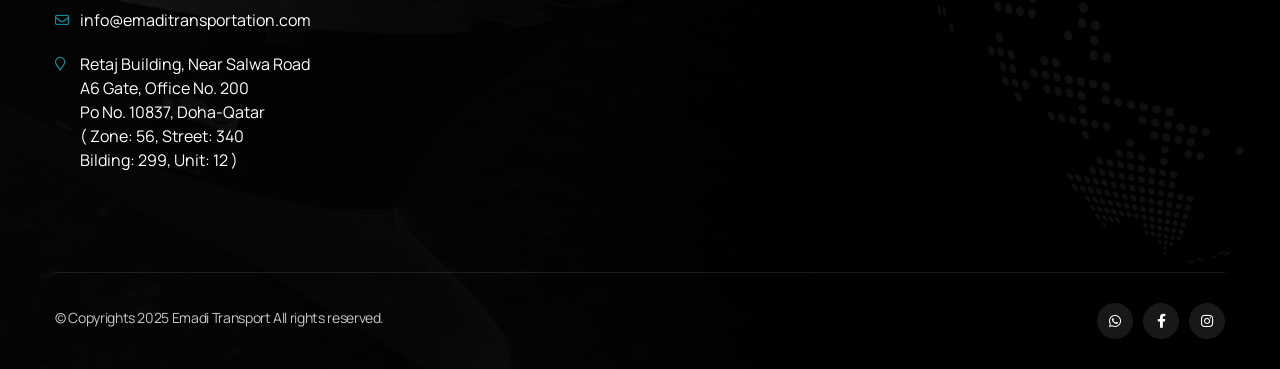
==== commit 136a6b34: "feat: change all email to the new domain (emaditransportation.com)" ====
--- a/index.html
+++ b/index.html
@@ -1,575 +1,626 @@
 <!DOCTYPE html>
 <html lang="en">
+
 <head>
-<meta charset="utf-8">
-<title>Emadi Transport</title>
-<!-- Stylesheets -->
-<link href="css/bootstrap.min.css" rel="stylesheet">
-<link href="css/style.css" rel="stylesheet">
-
-<link rel="shortcut icon" href="images/favicon.png" type="image/x-icon">
-<link rel="icon" href="images/favicon.png" type="image/x-icon">
-
-<!-- Responsive -->
-<meta http-equiv="X-UA-Compatible" content="IE=edge">
-<meta name="viewport" content="width=device-width, initial-scale=1.0, maximum-scale=1.0, user-scalable=0">
-<!--[if lt IE 9]><script src="https://cdnjs.cloudflare.com/ajax/libs/html5shiv/3.7.3/html5shiv.js"></script><![endif]-->
-<!--[if lt IE 9]><script src="js/respond.js"></script><![endif]-->
-
-<script src="js/contactForm.js"></script>
+	<meta charset="utf-8">
+	<title>Emadi Transport</title>
+	<!-- Stylesheets -->
+	<link href="css/bootstrap.min.css" rel="stylesheet">
+	<link href="css/style.css" rel="stylesheet">
+
+	<link rel="shortcut icon" href="images/favicon.png" type="image/x-icon">
+	<link rel="icon" href="images/favicon.png" type="image/x-icon">
+
+	<!-- Responsive -->
+	<meta http-equiv="X-UA-Compatible" content="IE=edge">
+	<meta name="viewport" content="width=device-width, initial-scale=1.0, maximum-scale=1.0, user-scalable=0">
+	<!--[if lt IE 9]><script src="https://cdnjs.cloudflare.com/ajax/libs/html5shiv/3.7.3/html5shiv.js"></script><![endif]-->
+	<!--[if lt IE 9]><script src="js/respond.js"></script><![endif]-->
+
+	<script src="js/contactForm.js"></script>
 </head>
 
 <body>
 
-<div class="page-wrapper">
-	
-	<!-- Preloader -->
-	<div class="preloader"></div>
-	
-	<!-- Main Header-->
-	<header id="home" class="main-header header-style-one">
-		<!-- Header Top -->
-		<div class="header-top">
-			<div class="inner-container">
-				<div class="top-left">
-				</div>    
-				<div class="top-right">
-					<ul class="list-style-one">
-						<li><i class="fa fa-envelope"></i> <a href="mailto:info@emaditransport.com.com">info@emaditransport.com</a></li>
+	<div class="page-wrapper">
+
+		<!-- Preloader -->
+		<div class="preloader"></div>
+
+		<!-- Main Header-->
+		<header id="home" class="main-header header-style-one">
+			<!-- Header Top -->
+			<div class="header-top">
+				<div class="inner-container">
+					<div class="top-left">
+					</div>
+					<div class="top-right">
+						<ul class="list-style-one">
+							<li><i class="fa fa-envelope"></i> <a
+									href="mailto:info@emaditransportation.com.com">info@emaditransportation.com</a></li>
+						</ul>
+						<ul class="social-icon-one">
+							<li><a href="https://api.whatsapp.com/send?phone=97470110558"><span
+										class="fab fa-whatsapp"></span></a></li>
+							<li><a href="https://www.facebook.com/share/1GnEACLFyc"><span
+										class="fab fa-facebook-f"></span></a></li>
+							<li><a href="https://www.instagram.com/emadi_transportation"><span
+										class="fab fa-instagram"></span></a></li>
+						</ul>
+					</div>
+				</div>
+			</div>
+			<!-- Header Top -->
+
+			<!-- Header Lower -->
+			<div class="header-lower">
+				<!-- Main box -->
+				<div class="main-box">
+					<div class="logo-box">
+						<div class="logo"><a href="index.html"><img src="images/logo.png" alt="Emadi Transport"
+									title="Emadi"></a></div>
+					</div>
+					<!--Nav Box-->
+					<div class="nav-outer">
+						<nav class="nav main-menu">
+							<ul class="navigation">
+								<li class="current"><a href="#home">Home</a></li>
+								<li><a href="about.html">About</a></li>
+								<li><a href="#services">Services</a>
+								<li><a href="contact.html">Contact</a></li>
+							</ul>
+						</nav>
+						<div class="outer-box">
+							<a href="tel:+97470110558" class="info-btn">
+								<i class="icon fa fa-phone"></i>
+								<small>Call Us Now</small> +974 7011 0558
+							</a>
+							<a href="contact.html" class="theme-btn btn-style-one"><span class="btn-title">gET A QUOTE
+									<i class="lnr-icon-arrow-up"></i></span></a>
+							<!-- Mobile Nav toggler -->
+							<div class="mobile-nav-toggler"><span class="icon lnr-icon-bars"></span></div>
+						</div>
+					</div>
+				</div>
+			</div>
+			<!-- End Header Lower -->
+
+			<!-- Mobile Menu  -->
+			<div class="mobile-menu">
+				<div class="menu-backdrop"></div>
+
+				<!--Here Menu Will Come Automatically Via Javascript / Same Menu as in Header-->
+				<nav class="menu-box">
+					<div class="upper-box">
+						<div class="nav-logo"><a href="index.html"><img src="images/logo.png" alt="" title=""></a></div>
+						<div class="close-btn"><i class="icon fa fa-times"></i></div>
+					</div>
+
+					<ul class="navigation clearfix">
+						<!--Keep This Empty / Menu will come through Javascript-->
 					</ul>
-					<ul class="social-icon-one">
-						<li><a href="https://api.whatsapp.com/send?phone=97470110558"><span class="fab fa-whatsapp"></span></a></li>
-						<li><a href="https://www.facebook.com/share/1GnEACLFyc"><span class="fab fa-facebook-f"></span></a></li>
-						<li><a href="https://www.instagram.com/emadi_transportation"><span class="fab fa-instagram"></span></a></li>
+					<ul class="contact-list-one">
+						<li>
+							<!-- Contact Info Box -->
+							<div class="contact-info-box">
+								<i class="icon lnr-icon-phone-handset"></i>
+								<span class="title">Call Now</span>
+								<a href="tel:+97470110558">+974 7011 0558</a>
+							</div>
+						</li>
+						<li>
+							<!-- Contact Info Box -->
+							<div class="contact-info-box">
+								<span class="icon lnr-icon-envelope1"></span>
+								<span class="title">Send Email</span>
+								<a href="mailto:info@emaditransportation.com">info@emaditransportation.com</a>
+							</div>
+						</li>
 					</ul>
-				</div>
-			</div>
-		</div>
-		<!-- Header Top -->
-
-		<!-- Header Lower -->
-		<div class="header-lower">
-			<!-- Main box -->
-			<div class="main-box">
-				<div class="logo-box">
-					<div class="logo"><a href="index.html"><img src="images/logo.png" alt="Emadi Transport" title="Emadi"></a></div>
-				</div>
-				<!--Nav Box-->
-				<div class="nav-outer">
-					<nav class="nav main-menu">
-						<ul class="navigation">
-							<li class="current"><a href="#home">Home</a></li>
-							<li><a href="about.html">About</a></li>
-							<li><a href="#services">Services</a>
-							<li><a href="contact.html">Contact</a></li>
-						</ul>
-					</nav>      
-					<div class="outer-box">
-						<a href="tel:+97470110558" class="info-btn">
-							<i class="icon fa fa-phone"></i>
-							<small>Call Us Now</small> +974 7011 0558
-						</a>
-						<a href="contact.html" class="theme-btn btn-style-one"><span class="btn-title">gET A QUOTE <i class="lnr-icon-arrow-up"></i></span></a>
-						<!-- Mobile Nav toggler -->
-						<div class="mobile-nav-toggler"><span class="icon lnr-icon-bars"></span></div>
-					</div>
-				</div>
-			</div>
-		</div>
-		<!-- End Header Lower -->
-
-		<!-- Mobile Menu  -->
-		<div class="mobile-menu">
-			<div class="menu-backdrop"></div>
-		
-			<!--Here Menu Will Come Automatically Via Javascript / Same Menu as in Header-->
-			<nav class="menu-box">
-				<div class="upper-box">
-					<div class="nav-logo"><a href="index.html"><img src="images/logo.png" alt="" title=""></a></div>
-					<div class="close-btn"><i class="icon fa fa-times"></i></div>
-				</div>
-		
-				<ul class="navigation clearfix">
-					<!--Keep This Empty / Menu will come through Javascript-->
-				</ul>
-				<ul class="contact-list-one">
-					<li>
-						<!-- Contact Info Box -->
-						<div class="contact-info-box">
-							<i class="icon lnr-icon-phone-handset"></i>
-							<span class="title">Call Now</span>
-							<a href="tel:+97470110558">+974 7011 0558</a>
-						</div>
-					</li>
-					<li>
-						<!-- Contact Info Box -->
-						<div class="contact-info-box">
-							<span class="icon lnr-icon-envelope1"></span>
-							<span class="title">Send Email</span>
-							<a href="mailto:info@emaditransport.com">info@emaditransport.com</a>
-						</div>
-					</li>
-				</ul>
-		
-		
-				<ul class="social-links">
-					<li><a href="https://api.whatsapp.com/send?phone=97470110558"><i class="fab fa-whatsapp"></i></a></li>
-					<li><a href="https://www.facebook.com/share/1GnEACLFyc"><i class="fab fa-facebook-f"></i></a></li>
-					<li><a href="https://www.instagram.com/emadi_transportation"><i class="fab fa-instagram"></i></a></li>
-				</ul>
-			</nav>
-		</div><!-- End Mobile Menu -->
-
-
-		<!-- Sticky Header  -->
-		<div class="sticky-header">
+
+
+					<ul class="social-links">
+						<li><a href="https://api.whatsapp.com/send?phone=97470110558"><i
+									class="fab fa-whatsapp"></i></a></li>
+						<li><a href="https://www.facebook.com/share/1GnEACLFyc"><i class="fab fa-facebook-f"></i></a>
+						</li>
+						<li><a href="https://www.instagram.com/emadi_transportation"><i
+									class="fab fa-instagram"></i></a></li>
+					</ul>
+				</nav>
+			</div><!-- End Mobile Menu -->
+
+
+			<!-- Sticky Header  -->
+			<div class="sticky-header">
+				<div class="auto-container">
+					<div class="inner-container">
+						<!--Logo-->
+						<div class="logo">
+							<a href="index.html" title=""><img src="images/logo.png" alt="Emadi Transport" title=""></a>
+						</div>
+
+						<!--Right Col-->
+						<div class="nav-outer">
+							<!-- Main Menu -->
+							<nav class="main-menu">
+								<div class="navbar-collapse show collapse clearfix">
+									<ul class="navigation clearfix">
+										<!--Keep This Empty / Menu will come through Javascript-->
+									</ul>
+								</div>
+							</nav><!-- Main Menu End-->
+
+							<!--Mobile Navigation Toggler-->
+							<div class="mobile-nav-toggler"><span class="icon lnr-icon-bars"></span></div>
+						</div>
+					</div>
+				</div>
+			</div><!-- End Sticky Menu -->
+		</header>
+		<!--End Main Header -->
+
+		<!-- Banner Section -->
+		<section class="banner-section">
+			<div class="bg bg-image" style="background-image: url(./images/main-slider/1.jpg)"></div>
+			<div class="bottom-lines"></div>
+
 			<div class="auto-container">
-				<div class="inner-container">
-					<!--Logo-->
-					<div class="logo">
-						<a href="index.html" title=""><img src="images/logo.png" alt="Emadi Transport" title=""></a>
-					</div>
-		
-					<!--Right Col-->
-					<div class="nav-outer">
-						<!-- Main Menu -->
-						<nav class="main-menu">
-							<div class="navbar-collapse show collapse clearfix">
-								<ul class="navigation clearfix">
-									<!--Keep This Empty / Menu will come through Javascript-->
-								</ul>
-							</div>
-						</nav><!-- Main Menu End-->
-		
-						<!--Mobile Navigation Toggler-->
-						<div class="mobile-nav-toggler"><span class="icon lnr-icon-bars"></span></div>
-					</div>
-				</div>
-			</div>
-		</div><!-- End Sticky Menu -->
-	</header>
-	<!--End Main Header -->
-	
-	<!-- Banner Section -->
-	<section class="banner-section">
-		<div class="bg bg-image" style="background-image: url(./images/main-slider/1.jpg)"></div>
-		<div class="bottom-lines"></div>
-	
-		<div class="auto-container">
-			<div class="content-box">
-				<div class="info-box wow fadeInLeft">
-					<i class="icon lnr-icon-history"></i>
-					<h1 class="count">24</h1>
-					<div class="text">Hours <br>Service</div>
-				</div>
-				<h1 class="title wow fadeInUp" data-wow-delay="300ms">Driven by Trust. Delivered with Care.</h1>
-				<h3 class="title wow fadeInUp" data-wow-delay="300ms">Specialized Transportation Across Qatar <br> — On Time, Every Time.</h3>
-				<a href="about.html" class="theme-btn btn-style-two wow fadeInUp" data-wow-delay="600ms"><span class="btn-title">Know More<i class="far fa-arrow-up"></i></span></a>
-				<span class="icon icon-plane bounce-x"></span>
-			</div>
-		</div>
-	</section>
-	<!-- End Banner Section -->
-
-	<!-- Services Section -->
-	<section id="services" class="services-section ">
-		<div class="anim-icons">
-			<img src="images/resource/shipping.png" alt="" class="float-img wow fadeInRight">
-			<span class="icon icon-plane-2 wow fadeInRight"></span>
-		</div>
-		<div class="auto-container">
-			<div class="sec-title text-center">
-				<span class="sub-title">What We Do</span>
-				<h2>We don’t just deliver goods,<br>we deliver peace of mind.</h2>
-			</div>
-			<div class="services-carousel owl-carousel owl-theme default-dots">
-				<!-- Service Block -->
-				<div class="service-block">
-					<div class="inner-box">
-						<div class="image-box">
-							<figure class="image"><a href="#"><img src="images/vehicles/open-truck-tail-lift.jpg" alt=""></a></figure>
-						</div>
-						<div class="content-box">
-							<div class="icon-box"><i class="icon flaticon-truck-1"></i></div>
-							<h6 class="title"><a href="#">Open Truck Tail Lift</a></h6>
+				<div class="content-box">
+					<div class="info-box wow fadeInLeft">
+						<i class="icon lnr-icon-history"></i>
+						<h1 class="count">24</h1>
+						<div class="text">Hours <br>Service</div>
+					</div>
+					<h1 class="title wow fadeInUp" data-wow-delay="300ms">Driven by Trust. Delivered with Care.</h1>
+					<h3 class="title wow fadeInUp" data-wow-delay="300ms">Specialized Transportation Across Qatar <br> —
+						On Time, Every Time.</h3>
+					<a href="about.html" class="theme-btn btn-style-two wow fadeInUp" data-wow-delay="600ms"><span
+							class="btn-title">Know More<i class="far fa-arrow-up"></i></span></a>
+					<span class="icon icon-plane bounce-x"></span>
+				</div>
+			</div>
+		</section>
+		<!-- End Banner Section -->
+
+		<!-- Services Section -->
+		<section id="services" class="services-section ">
+			<div class="anim-icons">
+				<img src="images/resource/shipping.png" alt="" class="float-img wow fadeInRight">
+				<span class="icon icon-plane-2 wow fadeInRight"></span>
+			</div>
+			<div class="auto-container">
+				<div class="sec-title text-center">
+					<span class="sub-title">What We Do</span>
+					<h2>We don’t just deliver goods,<br>we deliver peace of mind.</h2>
+				</div>
+				<div class="services-carousel owl-carousel owl-theme default-dots">
+					<!-- Service Block -->
+					<div class="service-block">
+						<div class="inner-box">
+							<div class="image-box">
+								<figure class="image"><a href="#"><img src="images/vehicles/open-truck-tail-lift.jpg"
+											alt=""></a></figure>
+							</div>
+							<div class="content-box">
+								<div class="icon-box"><i class="icon flaticon-truck-1"></i></div>
+								<h6 class="title"><a href="#">Open Truck Tail Lift</a></h6>
+								<div class="inner">
+									<div class="text">Smooth loading/unloading for bulky or fragile cargo.</div>
+									<ul>
+										<li>3T open truck, 1.5T lift capacity.</li>
+									</ul>
+									<!-- <a href="#" class="read-more">Learn more <i class="fa fa-arrow-right"></i></a> -->
+								</div>
+							</div>
+						</div>
+					</div>
+					<!-- Service Block -->
+					<div class="service-block">
+						<div class="inner-box">
+							<div class="image-box">
+								<figure class="image"><a href="#"><img src="images/vehicles/open-truck.jpg"
+											alt="Open Truck"></a></figure>
+							</div>
+							<div class="content-box">
+								<div class="icon-box"><i class="icon flaticon-truck-1"></i></div>
+								<h6 class="title"><a href="#">Open Trucks</a></h6>
+								<div class="inner">
+									<div class="text">Ideal for construction materials, furniture, or irregular-sized
+										loads.</div>
+									<ul>
+										<li>3, 5 and 7 Tonne open trucks.</li>
+									</ul>
+									<!-- <a href="#" class="read-more">Learn more <i class="fa fa-arrow-up"></i></a> -->
+								</div>
+							</div>
+						</div>
+					</div>
+					<!-- Service Block -->
+					<div class="service-block">
+						<div class="inner-box">
+							<div class="image-box">
+								<figure class="image"><a href="#"><img src="images/vehicles/boom-truck.jpg"
+											alt="Open Truck"></a></figure>
+							</div>
+							<div class="content-box">
+								<div class="icon-box"><i class="icon flaticon-crane"></i></div>
+								<h6 class="title"><a href="#">Boom Trucks</a></h6>
+								<div class="inner">
+									<div class="text">Lift and transport heavy machinery or containers.</div>
+									<ul>
+										<li>3, 5, 7, 10, 15 Tonne boom trucks.</li>
+									</ul>
+									<!-- <a href="#" class="read-more">Learn more <i class="fa fa-arrow-up"></i></a> -->
+								</div>
+							</div>
+						</div>
+					</div>
+					<!-- Service Block -->
+					<div class="service-block">
+						<div class="inner-box">
+							<div class="image-box">
+								<figure class="image"><a href="#"><img src="images/vehicles/flatbed.jpg" alt=""></a>
+								</figure>
+							</div>
+							<div class="content-box">
+								<div class="icon-box"><i class="icon flaticon-truck"></i></div>
+								<h6 class="title"><a href="#">Flatbed Trailers</a></h6>
+								<div class="inner">
+									<div class="text">Efficient open trailers for construction or oversized goods.</div>
+									<!-- <a href="#" class="read-more">Learn more <i class="fa fa-arrow-right"></i></a> -->
+								</div>
+							</div>
+						</div>
+					</div>
+					<!-- Service Block -->
+					<div class="service-block">
+						<div class="inner-box">
+							<div class="image-box">
+								<figure class="image"><a href="#"><img src="images/vehicles/reefer-truck.jpg"
+											alt=""></a></figure>
+							</div>
+							<div class="content-box">
+								<div class="icon-box"><i class="icon flaticon-delivery-truck-4"></i></div>
+								<h6 class="title"><a href="#">Refrigerated (Freezer) Trucks</a></h6>
+								<div class="inner">
+									<div class="text">Maintain goods at -20°C with high-performance insulation.</div>
+									<ul>
+										<li>3, 5 and 7 Tonne.</li>
+									</ul>
+									<!-- <a href="#" class="read-more">Learn more <i class="fa fa-arrow-up"></i></a> -->
+								</div>
+							</div>
+						</div>
+					</div>
+					<!-- Service Block -->
+					<div class="service-block">
+						<div class="inner-box">
+							<div class="image-box">
+								<figure class="image"><a href="#"><img src="images/vehicles/box-truck.jpg" alt=""></a>
+								</figure>
+							</div>
+							<div class="content-box">
+								<div class="icon-box"><i class="icon flaticon-delivery-truck-2"></i></div>
+								<h6 class="title"><a href="#">Covered Trucks</a></h6>
+								<div class="inner">
+									<div class="text">Weather-protected, secure delivery for delicate or private cargo.
+									</div>
+									<ul>
+										<li>All sizes.</li>
+									</ul>
+									<!-- <a href="#" class="read-more">Learn more <i class="fa fa-arrow-up"></i></a> -->
+								</div>
+							</div>
+						</div>
+					</div>
+					<!-- Service Block -->
+					<div class="service-block">
+						<div class="inner-box">
+							<div class="image-box">
+								<figure class="image"><a href="#"><img src="images/vehicles/forklift.jpg"
+											alt="Forklift"></a></figure>
+							</div>
+							<div class="content-box">
+								<div class="icon-box"><i class="icon flaticon-forklift-1"></i></div>
+								<h6 class="title"><a href="#">Forklifts</a></h6>
+								<div class="inner">
+									<div class="text">On-site cargo movement with lifting power and precision.</div>
+									<ul>
+										<li>3, 5 and 7 Tonne Forklifts.</li>
+									</ul>
+									<!-- <a href="#" class="read-more">Learn more <i class="fa fa-arrow-up"></i></a> -->
+								</div>
+							</div>
+						</div>
+					</div>
+					<!-- Service Block -->
+					<div class="service-block">
+						<div class="inner-box">
+							<div class="image-box">
+								<figure class="image"><a href="#"><img src="images/vehicles/telescopic-forklift.jpg"
+											alt="Tele Forklift"></a></figure>
+							</div>
+							<div class="content-box">
+								<div class="icon-box"><i class="icon flaticon-forklift-2"></i></div>
+								<h6 class="title"><a href="#">Telescopic Forklifts</a></h6>
+								<div class="inner">
+									<div class="text">Telescopic fork lifts to reach the unreachable places.</div>
+									<ul>
+										<li>3, 5 and 7 Tonne Forklifts.</li>
+									</ul>
+									<!-- <a href="#" class="read-more">Learn more <i class="fa fa-arrow-up"></i></a> -->
+								</div>
+							</div>
+						</div>
+					</div>
+					<!-- Service Block -->
+					<div class="service-block">
+						<div class="inner-box">
+							<div class="image-box">
+								<figure class="image"><a href="#"><img src="images/vehicles/manlift.jpg"
+											alt="Manlift"></a></figure>
+							</div>
+							<div class="content-box">
+								<div class="icon-box"><i class="icon flaticon-crane-1"></i></div>
+								<h6 class="title"><a href="#">Manlifts</a></h6>
+								<div class="inner">
+									<div class="text">All sizes manlifts to work on higher altitudes with precision.
+									</div>
+									<ul>
+										<li>All sizes.</li>
+									</ul>
+									<!-- <a href="#" class="read-more">Learn more <i class="fa fa-arrow-up"></i></a> -->
+								</div>
+							</div>
+						</div>
+					</div>
+					<!-- Service Block -->
+					<div class="service-block">
+						<div class="inner-box">
+							<div class="image-box">
+								<figure class="image"><a href="#"><img src="images/vehicles/crane.jpg" alt="Crane"></a>
+								</figure>
+							</div>
+							<div class="content-box">
+								<div class="icon-box"><i class="icon flaticon-crane-2"></i></div>
+								<h6 class="title"><a href="#">Cranes</a></h6>
+								<div class="inner">
+									<div class="text">Heavy-duty lifting with safety and scale.</div>
+									<ul>
+										<li>25, 50, 100, 150 Tonnes.</li>
+									</ul>
+									<!-- <a href="#" class="read-more">Learn more <i class="fa fa-arrow-up"></i></a> -->
+								</div>
+							</div>
+						</div>
+					</div>
+					<!-- Service Block -->
+					<div class="service-block">
+						<div class="inner-box">
+							<div class="image-box">
+								<figure class="image"><a href="#"><img src="images/vehicles/reefer-trailer.jpg"
+											alt="Reefer Trailer"></a></figure>
+							</div>
+							<div class="content-box">
+								<div class="icon-box"><i class="icon flaticon-truck-1"></i></div>
+								<h6 class="title"><a href="#">Reefer Trailer (40 ft)</a></h6>
+								<div class="inner">
+									<div class="text">Cold chain ready, ideal for long-distance temperature-sensitive
+										cargo.</div>
+									<!-- <a href="#" class="read-more">Learn more <i class="fa fa-arrow-up"></i></a> -->
+								</div>
+							</div>
+						</div>
+					</div>
+					<!-- Service Block -->
+					<div class="service-block">
+						<div class="inner-box">
+							<div class="image-box">
+								<figure class="image"><a href="#"><img src="images/vehicles/recovery-truck.jpg"
+											alt="Recovery Truck"></a></figure>
+							</div>
+							<div class="content-box">
+								<div class="icon-box"><i class="icon flaticon-crane"></i></div>
+								<h6 class="title"><a href="#">Vehicle Recovery Trucks</a></h6>
+								<div class="inner">
+									<div class="text">24/7 vehicle breakdown support—small to heavy vehicle recovery
+										across Qatar.</div>
+									<ul>
+										<li>For all vehicles</li>
+									</ul>
+									<!-- <a href="#" class="read-more">Learn more <i class="fa fa-arrow-up"></i></a> -->
+								</div>
+							</div>
+						</div>
+					</div>
+					<!-- Service Block -->
+					<div class="service-block">
+						<div class="inner-box">
+							<div class="image-box">
+								<figure class="image"><a href="#"><img src="images/vehicles/bus.jpg" alt="Bus"></a>
+								</figure>
+							</div>
+							<div class="content-box">
+								<div class="icon-box"><i class="icon flaticon-van"></i></div>
+								<h6 class="title"><a href="#">Labor Transportation</a></h6>
+								<div class="inner">
+									<div class="text">Full-size buses available for safe, timely, and comfortable worker
+										movement.</div>
+									<ul>
+										<li>All size buses.</li>
+									</ul>
+									<!-- <a href="#" class="read-more">Learn more <i class="fa fa-arrow-up"></i></a> -->
+								</div>
+							</div>
+						</div>
+					</div>
+					<!-- Service Block -->
+					<div class="service-block">
+						<div class="inner-box">
+							<div class="image-box">
+								<figure class="image"><a href="#"><img src="images/vehicles/lashing.jpg"
+											alt="Lashing Equipments"></a></figure>
+							</div>
+							<div class="content-box">
+								<div class="icon-box"><i class="icon flaticon-shield"></i></div>
+								<h6 class="title"><a href="#">Lashing Equipment & Services</a></h6>
+								<div class="inner">
+									<div class="text">Secure your cargo with professional lashing and top-grade
+										equipments.</div>
+									<!-- <a href="#" class="read-more">Learn more <i class="fa fa-arrow-up"></i></a> -->
+								</div>
+							</div>
+						</div>
+					</div>
+					<!-- Service Block -->
+					<div class="service-block">
+						<div class="inner-box">
+							<div class="image-box">
+								<figure class="image"><a href="#"><img src="images/vehicles/wooden-box.jpg"
+											alt="Wooden Box"></a></figure>
+							</div>
+							<div class="content-box">
+								<div class="icon-box"><i class="icon flaticon-shield"></i></div>
+								<h6 class="title"><a href="#">Wooden Box Making</a></h6>
+								<div class="inner">
+									<div class="text">Protect your cargo with weather sealed wooden boxes.</div>
+									<ul>
+										<li>All sizes available.</li>
+									</ul>
+									<!-- <a href="#" class="read-more">Learn more <i class="fa fa-arrow-up"></i></a> -->
+								</div>
+							</div>
+						</div>
+					</div>
+				</div>
+			</div>
+		</section>
+		<!-- End Services Section-->
+
+		<!-- About Section -->
+		<section id="about" class="about-section pt-0">
+			<div class="bg bg-pattern-1"></div>
+			<div class="auto-container">
+				<div class="fact-counter">
+					<div class="row">
+						<!-- Counter block-->
+						<div class="counter-block col-lg-3 col-md-6 wow fadeInUp">
 							<div class="inner">
-								<div class="text">Smooth loading/unloading for bulky or fragile cargo.</div>
-								<ul>
-									<li>3T open truck, 1.5T lift capacity.</li>
-								</ul>
-								<!-- <a href="#" class="read-more">Learn more <i class="fa fa-arrow-right"></i></a> -->
-							</div>
-						</div>
-					</div>
-				</div>
-				<!-- Service Block -->
-				<div class="service-block">
-					<div class="inner-box">
-						<div class="image-box">
-							<figure class="image"><a href="#"><img src="images/vehicles/open-truck.jpg" alt="Open Truck"></a></figure>
-						</div>
-						<div class="content-box">
-							<div class="icon-box"><i class="icon flaticon-truck-1"></i></div>
-							<h6 class="title"><a href="#">Open Trucks</a></h6>
+								<div class="count-box"><span class="count-text" data-speed="3000"
+										data-stop="12">0</span>+</div>
+								<h4 class="counter-title">Years Of Experience</h4>
+							</div>
+						</div>
+						<!--Counter block-->
+						<div class="counter-block col-lg-3 col-md-6 wow fadeInUp" data-wow-delay="300ms">
 							<div class="inner">
-								<div class="text">Ideal for construction materials, furniture, or irregular-sized loads.</div>
-								<ul>
-									<li>3, 5 and 7 Tonne open trucks.</li>
-								</ul>
-								<!-- <a href="#" class="read-more">Learn more <i class="fa fa-arrow-up"></i></a> -->
-							</div>
-						</div>
-					</div>
-				</div>
-				<!-- Service Block -->
-				<div class="service-block">
-					<div class="inner-box">
-						<div class="image-box">
-							<figure class="image"><a href="#"><img src="images/vehicles/boom-truck.jpg" alt="Open Truck"></a></figure>
-						</div>
-						<div class="content-box">
-							<div class="icon-box"><i class="icon flaticon-crane"></i></div>
-							<h6 class="title"><a href="#">Boom Trucks</a></h6>
+								<div class="count-box"><span class="count-text" data-speed="3000"
+										data-stop="300">0</span>+</div>
+								<h4 class="counter-title">Projects Completed</h4>
+							</div>
+						</div>
+						<!--Counter block-->
+						<div class="counter-block col-lg-3 col-md-6 wow fadeInUp" data-wow-delay="600ms">
 							<div class="inner">
-								<div class="text">Lift and transport heavy machinery or containers.</div>
-								<ul>
-									<li>3, 5, 7, 10, 15 Tonne boom trucks.</li>
-								</ul>
-								<!-- <a href="#" class="read-more">Learn more <i class="fa fa-arrow-up"></i></a> -->
-							</div>
-						</div>
-					</div>
-				</div>
-				<!-- Service Block -->
-				<div class="service-block">
-					<div class="inner-box">
-						<div class="image-box">
-							<figure class="image"><a href="#"><img src="images/vehicles/flatbed.jpg" alt=""></a></figure>
-						</div>
-						<div class="content-box">
-							<div class="icon-box"><i class="icon flaticon-truck"></i></div>
-							<h6 class="title"><a href="#">Flatbed Trailers</a></h6>
+								<div class="count-box"><span class="count-text" data-speed="3000"
+										data-stop="40">0</span>+</div>
+								<h4 class="counter-title">Total Vehicles</h4>
+							</div>
+						</div>
+						<!--Counter block-->
+						<div class="counter-block col-lg-3 col-md-6 wow fadeInUp" data-wow-delay="900ms">
 							<div class="inner">
-								<div class="text">Efficient open trailers for construction or oversized goods.</div>
-								<!-- <a href="#" class="read-more">Learn more <i class="fa fa-arrow-right"></i></a> -->
-							</div>
-						</div>
-					</div>
-				</div>
-				<!-- Service Block -->
-				<div class="service-block">
-					<div class="inner-box">
-						<div class="image-box">
-							<figure class="image"><a href="#"><img src="images/vehicles/reefer-truck.jpg" alt=""></a></figure>
-						</div>
-						<div class="content-box">
-							<div class="icon-box"><i class="icon flaticon-delivery-truck-4"></i></div>
-							<h6 class="title"><a href="#">Refrigerated (Freezer) Trucks</a></h6>
-							<div class="inner">
-								<div class="text">Maintain goods at -20°C with high-performance insulation.</div>
-								<ul>
-									<li>3, 5 and 7 Tonne.</li>
-								</ul>
-								<!-- <a href="#" class="read-more">Learn more <i class="fa fa-arrow-up"></i></a> -->
-							</div>
-						</div>
-					</div>
-				</div>
-				<!-- Service Block -->
-				<div class="service-block">
-					<div class="inner-box">
-						<div class="image-box">
-							<figure class="image"><a href="#"><img src="images/vehicles/box-truck.jpg" alt=""></a></figure>
-						</div>
-						<div class="content-box">
-							<div class="icon-box"><i class="icon flaticon-delivery-truck-2"></i></div>
-							<h6 class="title"><a href="#">Covered Trucks</a></h6>
-							<div class="inner">
-								<div class="text">Weather-protected, secure delivery for delicate or private cargo.</div>
-								<ul>
-									<li>All sizes.</li>
-								</ul>
-								<!-- <a href="#" class="read-more">Learn more <i class="fa fa-arrow-up"></i></a> -->
-							</div>
-						</div>
-					</div>
-				</div>
-				<!-- Service Block -->
-				<div class="service-block">
-					<div class="inner-box">
-						<div class="image-box">
-							<figure class="image"><a href="#"><img src="images/vehicles/forklift.jpg" alt="Forklift"></a></figure>
-						</div>
-						<div class="content-box">
-							<div class="icon-box"><i class="icon flaticon-forklift-1"></i></div>
-							<h6 class="title"><a href="#">Forklifts</a></h6>
-							<div class="inner">
-								<div class="text">On-site cargo movement with lifting power and precision.</div>
-								<ul>
-									<li>3, 5 and 7 Tonne Forklifts.</li>
-								</ul>
-								<!-- <a href="#" class="read-more">Learn more <i class="fa fa-arrow-up"></i></a> -->
-							</div>
-						</div>
-					</div>
-				</div>
-				<!-- Service Block -->
-				<div class="service-block">
-					<div class="inner-box">
-						<div class="image-box">
-							<figure class="image"><a href="#"><img src="images/vehicles/telescopic-forklift.jpg" alt="Tele Forklift"></a></figure>
-						</div>
-						<div class="content-box">
-							<div class="icon-box"><i class="icon flaticon-forklift-2"></i></div>
-							<h6 class="title"><a href="#">Telescopic Forklifts</a></h6>
-							<div class="inner">
-								<div class="text">Telescopic fork lifts to reach the unreachable places.</div>
-								<ul>
-									<li>3, 5 and 7 Tonne Forklifts.</li>
-								</ul>
-								<!-- <a href="#" class="read-more">Learn more <i class="fa fa-arrow-up"></i></a> -->
-							</div>
-						</div>
-					</div>
-				</div>
-				<!-- Service Block -->
-				<div class="service-block">
-					<div class="inner-box">
-						<div class="image-box">
-							<figure class="image"><a href="#"><img src="images/vehicles/manlift.jpg" alt="Manlift"></a></figure>
-						</div>
-						<div class="content-box">
-							<div class="icon-box"><i class="icon flaticon-crane-1"></i></div>
-							<h6 class="title"><a href="#">Manlifts</a></h6>
-							<div class="inner">
-								<div class="text">All sizes manlifts to work on higher altitudes with precision.</div>
-								<ul>
-									<li>All sizes.</li>
-								</ul>
-								<!-- <a href="#" class="read-more">Learn more <i class="fa fa-arrow-up"></i></a> -->
-							</div>
-						</div>
-					</div>
-				</div>
-				<!-- Service Block -->
-				<div class="service-block">
-					<div class="inner-box">
-						<div class="image-box">
-							<figure class="image"><a href="#"><img src="images/vehicles/crane.jpg" alt="Crane"></a></figure>
-						</div>
-						<div class="content-box">
-							<div class="icon-box"><i class="icon flaticon-crane-2"></i></div>
-							<h6 class="title"><a href="#">Cranes</a></h6>
-							<div class="inner">
-								<div class="text">Heavy-duty lifting with safety and scale.</div>
-								<ul>
-									<li>25, 50, 100, 150 Tonnes.</li>
-								</ul>
-								<!-- <a href="#" class="read-more">Learn more <i class="fa fa-arrow-up"></i></a> -->
-							</div>
-						</div>
-					</div>
-				</div>
-				<!-- Service Block -->
-				<div class="service-block">
-					<div class="inner-box">
-						<div class="image-box">
-							<figure class="image"><a href="#"><img src="images/vehicles/reefer-trailer.jpg" alt="Reefer Trailer"></a></figure>
-						</div>
-						<div class="content-box">
-							<div class="icon-box"><i class="icon flaticon-truck-1"></i></div>
-							<h6 class="title"><a href="#">Reefer Trailer (40 ft)</a></h6>
-							<div class="inner">
-								<div class="text">Cold chain ready, ideal for long-distance temperature-sensitive cargo.</div>
-								<!-- <a href="#" class="read-more">Learn more <i class="fa fa-arrow-up"></i></a> -->
-							</div>
-						</div>
-					</div>
-				</div>
-				<!-- Service Block -->
-				<div class="service-block">
-					<div class="inner-box">
-						<div class="image-box">
-							<figure class="image"><a href="#"><img src="images/vehicles/recovery-truck.jpg" alt="Recovery Truck"></a></figure>
-						</div>
-						<div class="content-box">
-							<div class="icon-box"><i class="icon flaticon-crane"></i></div>
-							<h6 class="title"><a href="#">Vehicle Recovery Trucks</a></h6>
-							<div class="inner">
-								<div class="text">24/7 vehicle breakdown support—small to heavy vehicle recovery across Qatar.</div>
-								<ul>
-									<li>For all vehicles</li>
-								</ul>
-								<!-- <a href="#" class="read-more">Learn more <i class="fa fa-arrow-up"></i></a> -->
-							</div>
-						</div>
-					</div>
-				</div>
-				<!-- Service Block -->
-				<div class="service-block">
-					<div class="inner-box">
-						<div class="image-box">
-							<figure class="image"><a href="#"><img src="images/vehicles/bus.jpg" alt="Bus"></a></figure>
-						</div>
-						<div class="content-box">
-							<div class="icon-box"><i class="icon flaticon-van"></i></div>
-							<h6 class="title"><a href="#">Labor Transportation</a></h6>
-							<div class="inner">
-								<div class="text">Full-size buses available for safe, timely, and comfortable worker movement.</div>
-								<ul>
-									<li>All size buses.</li>
-								</ul>
-								<!-- <a href="#" class="read-more">Learn more <i class="fa fa-arrow-up"></i></a> -->
-							</div>
-						</div>
-					</div>
-				</div>
-				<!-- Service Block -->
-				<div class="service-block">
-					<div class="inner-box">
-						<div class="image-box">
-							<figure class="image"><a href="#"><img src="images/vehicles/lashing.jpg" alt="Lashing Equipments"></a></figure>
-						</div>
-						<div class="content-box">
-							<div class="icon-box"><i class="icon flaticon-shield"></i></div>
-							<h6 class="title"><a href="#">Lashing Equipment & Services</a></h6>
-							<div class="inner">
-								<div class="text">Secure your cargo with professional lashing and top-grade equipments.</div>
-								<!-- <a href="#" class="read-more">Learn more <i class="fa fa-arrow-up"></i></a> -->
-							</div>
-						</div>
-					</div>
-				</div>
-				<!-- Service Block -->
-				<div class="service-block">
-					<div class="inner-box">
-						<div class="image-box">
-							<figure class="image"><a href="#"><img src="images/vehicles/wooden-box.jpg" alt="Wooden Box"></a></figure>
-						</div>
-						<div class="content-box">
-							<div class="icon-box"><i class="icon flaticon-shield"></i></div>
-							<h6 class="title"><a href="#">Wooden Box Making</a></h6>
-							<div class="inner">
-								<div class="text">Protect your cargo with weather sealed wooden boxes.</div>
-								<ul>
-									<li>All sizes available.</li>
-								</ul>
-								<!-- <a href="#" class="read-more">Learn more <i class="fa fa-arrow-up"></i></a> -->
-							</div>
-						</div>
-					</div>
-				</div>
-			</div>
-		</div>
-	</section>
-	<!-- End Services Section-->
-
-	<!-- About Section -->
-	<section id="about" class="about-section pt-0">
-		<div class="bg bg-pattern-1"></div>
-		<div class="auto-container">
-			<div class="fact-counter">
-				<div class="row">
-					<!-- Counter block-->
-					<div class="counter-block col-lg-3 col-md-6 wow fadeInUp">
-						<div class="inner">
-							<div class="count-box"><span class="count-text" data-speed="3000" data-stop="12">0</span>+</div>
-							<h4 class="counter-title">Years Of Experience</h4>
-						</div>
-					</div>
-					<!--Counter block-->
-					<div class="counter-block col-lg-3 col-md-6 wow fadeInUp" data-wow-delay="300ms">
-						<div class="inner">
-							<div class="count-box"><span class="count-text" data-speed="3000" data-stop="300">0</span>+</div>
-							<h4 class="counter-title">Projects Completed</h4>
-						</div>
-					</div>
-					<!--Counter block-->
-					<div class="counter-block col-lg-3 col-md-6 wow fadeInUp" data-wow-delay="600ms">
-						<div class="inner">
-							<div class="count-box"><span class="count-text" data-speed="3000" data-stop="40">0</span>+</div>
-							<h4 class="counter-title">Total Vehicles</h4>
-						</div>
-					</div>
-					<!--Counter block-->
-					<div class="counter-block col-lg-3 col-md-6 wow fadeInUp" data-wow-delay="900ms">
-						<div class="inner">
-							<div class="count-box"><span class="count-text" data-speed="3000" data-stop="70">0</span>+</div>
-							<h4 class="counter-title">Happy Clients</h4>
-						</div>
-					</div>
-				</div>
-			</div>
-			<div class="outer-box">
-				<div class="bg bg-pattern-2"></div>
-				<div class="row">
-					<div class="content-column col-xl-6 col-lg-7 col-md-12 col-sm-12 order-2 wow fadeInRight" data-wow-delay="600ms">
-						<div class="inner-column">
-							<div class="sec-title">
-								<span class="sub-title">Who We Are</span>
-								<h2>Trusted transportation made simple.</h2>
-							</div>
-							<div class="info-box">
-								<div class="exp-box">
-									<span class="count" data-text="12+"><span class="txt">12+</span></span>
-									<h6 class="title">Years Of Experience</h6>
-								</div>
-								<blockquote class="blockquote-style-one">our operations around Qatar and across various industrial sectors.</blockquote>
-								<div class="text">We are a leading logistics company based in Doha, Qatar, offering specialized transport solutions for businesses and individuals. With a mission to deliver on time, with quality service, we’ve earned the trust of clients across industries.</div>
-							</div>
-							
-							<div class="other-info">
-								<ul class="list-style-two">
-									<li><i class="fa fa-arrow-alt-circle-right"></i> Experienced Operators & Drivers</li>
-									<li><i class="fa fa-arrow-alt-circle-right"></i> We guarantee trusted service.</li>
-									<li><i class="fa fa-arrow-alt-circle-right"></i> Refrigerated & Specialized Trucks</li>
-								</ul>
-
-								<!-- <div class="author-info">
+								<div class="count-box"><span class="count-text" data-speed="3000"
+										data-stop="70">0</span>+</div>
+								<h4 class="counter-title">Happy Clients</h4>
+							</div>
+						</div>
+					</div>
+				</div>
+				<div class="outer-box">
+					<div class="bg bg-pattern-2"></div>
+					<div class="row">
+						<div class="content-column col-xl-6 col-lg-7 col-md-12 col-sm-12 order-2 wow fadeInRight"
+							data-wow-delay="600ms">
+							<div class="inner-column">
+								<div class="sec-title">
+									<span class="sub-title">Who We Are</span>
+									<h2>Trusted transportation made simple.</h2>
+								</div>
+								<div class="info-box">
+									<div class="exp-box">
+										<span class="count" data-text="12+"><span class="txt">12+</span></span>
+										<h6 class="title">Years Of Experience</h6>
+									</div>
+									<blockquote class="blockquote-style-one">our operations around Qatar and across
+										various industrial sectors.</blockquote>
+									<div class="text">We are a leading logistics company based in Doha, Qatar, offering
+										specialized transport solutions for businesses and individuals. With a mission
+										to deliver on time, with quality service, we’ve earned the trust of clients
+										across industries.</div>
+								</div>
+
+								<div class="other-info">
+									<ul class="list-style-two">
+										<li><i class="fa fa-arrow-alt-circle-right"></i> Experienced Operators & Drivers
+										</li>
+										<li><i class="fa fa-arrow-alt-circle-right"></i> We guarantee trusted service.
+										</li>
+										<li><i class="fa fa-arrow-alt-circle-right"></i> Refrigerated & Specialized
+											Trucks</li>
+									</ul>
+
+									<!-- <div class="author-info">
 									<figure class="thumb"><img src="images/resource/avatar.jpg" alt=""></figure>
 									<h6 class="name">Mita Walker</h6>
 									<span class="designation">CEO, Transpress</span>
 									<img src="images/resource/sign.png" alt="" class="sign">
 								</div> -->
 
-							</div>
-						</div>
-					</div>
-
-					<!-- Image Column -->
-					<div class="image-column col-xl-6 col-lg-5 col-md-12 col-sm-12 wow fadeInLeft">
-						<div class="inner-column wow fadeInLeft">
-							<figure class="image-1 overlay-anim wow fadeInUp"><img src="images/resource/about-1.jpg" alt=""></figure>
-							<figure class="image-2 overlay-anim wow fadeInRight"><img src="images/resource/about-2.jpg" alt=""></figure>
-							<!-- <a href="https://www.youtube.com/watch?v=Fvae8nxzVz4" class="play-now lightbox-image" ><i class="icon fa fa-play"></i><span class="ripple"></span></a> -->
-						</div>
-					</div>
-				</div>
-			</div>
-		</div>
-	</section>
-	<!--Emd About Section -->
-
-	<!-- Why Choose Us -->
-	<section class="why-choose-us pt-0">
-		<div class="bg bg-pattern-2"></div>
-		<div class="anim-icons">
-			<span class="icon icon-plane-3 dark"></span>
-		</div>
-		<div class="auto-container">
-			<div class="outer-box">
-				<figure class="float-image wow fadeInRight"><img src="images/resource/image-1.png" alt=""></figure>
-				<div class="row">
-					<!-- Content Column -->
-					<div class="content-column col-lg-6 col-md-12 col-sm-12 wow fadeInLeft">
-						<div class="inner-column">
-							<div class="sec-title light">
-								<span class="sub-title">Why we are Best</span>
-								<h2>We are professional logistics service</h2>
-								<div class="text">At EMADI Transportation, we simplify logistics across Qatar with professional, reliable, and on-time delivery. Our wide fleet—from refrigerated trucks to cranes and trailers—is designed to serve diverse industries with precision and safety.</div>
-							</div>
-							<!--Skills-->
-							<!-- <div class="skills">
+								</div>
+							</div>
+						</div>
+
+						<!-- Image Column -->
+						<div class="image-column col-xl-6 col-lg-5 col-md-12 col-sm-12 wow fadeInLeft">
+							<div class="inner-column wow fadeInLeft">
+								<figure class="image-1 overlay-anim wow fadeInUp"><img src="images/resource/about-1.jpg"
+										alt=""></figure>
+								<figure class="image-2 overlay-anim wow fadeInRight"><img
+										src="images/resource/about-2.jpg" alt=""></figure>
+								<!-- <a href="https://www.youtube.com/watch?v=Fvae8nxzVz4" class="play-now lightbox-image" ><i class="icon fa fa-play"></i><span class="ripple"></span></a> -->
+							</div>
+						</div>
+					</div>
+				</div>
+			</div>
+		</section>
+		<!--Emd About Section -->
+
+		<!-- Why Choose Us -->
+		<section class="why-choose-us pt-0">
+			<div class="bg bg-pattern-2"></div>
+			<div class="anim-icons">
+				<span class="icon icon-plane-3 dark"></span>
+			</div>
+			<div class="auto-container">
+				<div class="outer-box">
+					<figure class="float-image wow fadeInRight"><img src="images/resource/image-1.png" alt=""></figure>
+					<div class="row">
+						<!-- Content Column -->
+						<div class="content-column col-lg-6 col-md-12 col-sm-12 wow fadeInLeft">
+							<div class="inner-column">
+								<div class="sec-title light">
+									<span class="sub-title">Why we are Best</span>
+									<h2>We are professional logistics service</h2>
+									<div class="text">At EMADI Transportation, we simplify logistics across Qatar with
+										professional, reliable, and on-time delivery. Our wide fleet—from refrigerated
+										trucks to cranes and trailers—is designed to serve diverse industries with
+										precision and safety.</div>
+								</div>
+								<!--Skills-->
+								<!-- <div class="skills">
 								<div class="skill-item">
 									<div class="skill-header">
 										<div class="skill-title">Shipping</div>
@@ -599,357 +650,402 @@
 									</div>
 								</div>
 							</div> -->
-						</div>
-					</div>
-				</div>
+							</div>
+						</div>
+					</div>
+					<div class="row">
+						<!-- Feature Block -->
+						<div class="feature-block col-lg-3 col-md-6">
+							<div class="inner-box">
+								<span class="count">01</span>
+								<i class="icon flaticon-maps"></i>
+								<h6 class="title">Anywhere in Qatar</h6>
+							</div>
+						</div>
+						<!-- Feature Block -->
+						<div class="feature-block col-lg-3 col-md-6">
+							<div class="inner-box">
+								<span class="count">02</span>
+								<i class="icon flaticon-logistics-9"></i>
+								<h6 class="title">Flat Pricing</h6>
+							</div>
+						</div>
+						<!-- Feature Block -->
+						<div class="feature-block col-lg-3 col-md-6">
+							<div class="inner-box">
+								<span class="count">03</span>
+								<i class="icon flaticon-delivery-8"></i>
+								<h6 class="title">Safety Garunteed</h6>
+							</div>
+						</div>
+						<!-- Feature Block -->
+						<div class="feature-block col-lg-3 col-md-6">
+							<div class="inner-box">
+								<span class="count">04</span>
+								<i class="icon flaticon-24-hours-3"></i>
+								<h6 class="title">OnTime Delivery</h6>
+							</div>
+						</div>
+					</div>
+				</div>
+			</div>
+		</section>
+		<!-- End Why Choose Us -->
+
+		<!--Call To Action -->
+		<section class="call-to-action pull-y">
+			<div class="auto-container">
+				<div class="outer-box">
+					<!-- Title Column -->
+					<div class="title-column col-lg-6">
+						<div class="title-box">
+							<figure class="image-box">
+								<img src="images/resource/testi-2.jpg" alt="">
+								<img src="images/resource/testi-thumb-1.jpg" alt="">
+								<img src="images/resource/cta-3.jpg" alt="">
+							</figure>
+							<h5 class="title">We’ve been helping 2000+ peoples <br>just that since 2013</h5>
+						</div>
+					</div>
+					<!-- Button Column -->
+					<div class="btn-column">
+						<div class="btn-box">
+							<img src="images/icons/call-for-free.png" alt="">
+							<a href="tel:+97470110558" class="theme-btn btn-style-two light-bg"><span
+									class="btn-title">+974 7011 0558</span></a>
+						</div>
+					</div>
+				</div>
+			</div>
+		</section>
+		<!--End Call To Action -->
+
+		<!-- Features Section -->
+		<section class="features-section">
+			<div class="bg bg-pattern-3"></div>
+			<div class="auto-container">
+				<div class="sec-title">
+					<span class="sub-title">We take care of your products</span>
+					<h2>Your cargo, our commitment</h2>
+				</div>
+
+				<div class="tabs-box">
+					<div class="row">
+						<!-- Tabs Column -->
+						<div class="tabs-column col-lg-5 wow fadeInRight" data-wow-delay="600ms">
+							<div class="inner-column">
+								<ul class="tab-btns tab-buttons">
+									<li class="tab-btn" data-tab="#tab1"><i
+											class="icon flaticon-delivery-man-2"></i>Reliable Service <i
+											class="sub-icon fa fa-chevron-right"></i></li>
+									<li class="tab-btn active-btn" data-tab="#tab2"><i
+											class="icon flaticon-delivery-box-4"></i>Secure Shipping <i
+											class="sub-icon fa fa-chevron-right"></i></li>
+									<li class="tab-btn" data-tab="#tab3"><i class="icon flaticon-delivery"></i>
+										Experienced Operators & Drivers <i class="sub-icon fa fa-chevron-right"></i>
+									</li>
+								</ul>
+							</div>
+						</div>
+
+						<!-- Content Column -->
+						<div class="content-column col-lg-7">
+							<div class="inner-column wow fadeInLeft">
+								<div class="tabs-content">
+									<!--Tab-->
+									<div class="tab" id="tab1">
+										<div class="content-box">
+											<div class="image-box">
+												<figure class="image overlay-anim"><img src="images/resource/tab-2.jpg"
+														alt=""></figure>
+												<div class="info-box">
+													<span class="count">70+</span>
+													<span class="sub-title">Satisfied Customers</span>
+												</div>
+											</div>
+											<div class="text">We’re known for always being on time. Your schedule is our
+												mission.</div>
+											<ul class="list-style-two">
+												<li><i class="fa fa-arrow-alt-circle-right"></i> Managing logistics for
+													Qatar.</li>
+												<li><i class="fa fa-arrow-alt-circle-right"></i> We guarantee trusted
+													service.</li>
+												<li><i class="fa fa-arrow-alt-circle-right"></i> Experts in cargo
+													movement.</li>
+											</ul>
+										</div>
+									</div>
+
+									<!--Tab-->
+									<div class="tab active-tab" id="tab2">
+										<div class="content-box">
+											<div class="image-box">
+												<figure class="image overlay-anim"><img src="images/resource/tab-3.jpg"
+														alt=""></figure>
+												<div class="info-box">
+													<span class="count">300+</span>
+													<span class="sub-title">Projects Delivered</span>
+												</div>
+											</div>
+											<div class="text">We take pride in simplifying logistics while maintaining
+												high safety, flexibility, and delivery accuracy. Whether it’s a single
+												pallet or a full site transport, we’re here to move it right.</div>
+											<ul class="list-style-two">
+												<li><i class="fa fa-arrow-alt-circle-right"></i> Managing logistics for
+													Qatar.</li>
+												<li><i class="fa fa-arrow-alt-circle-right"></i> We guarantee secure
+													transport.</li>
+												<li><i class="fa fa-arrow-alt-circle-right"></i> Your cargo is our
+													responsibility.</li>
+											</ul>
+										</div>
+									</div>
+
+									<!--Tab-->
+									<div class="tab" id="tab3">
+										<div class="content-box">
+											<div class="image-box">
+												<figure class="image overlay-anim"><img src="images/resource/tab-1.jpg"
+														alt=""></figure>
+												<div class="info-box">
+													<span class="count">150+</span>
+													<span class="sub-title">Happy Faces </span>
+												</div>
+											</div>
+											<div class="text"> Your goods are handled by trained professionals who care.
+											</div>
+											<ul class="list-style-two">
+												<li><i class="fa fa-arrow-alt-circle-right"></i> We guarantee secure
+													delivery.</li>
+												<li><i class="fa fa-arrow-alt-circle-right"></i> Well experienced
+													Operators and Drivers.</li>
+												<li><i class="fa fa-arrow-alt-circle-right"></i> Well maintained
+													vehicles.</li>
+											</ul>
+										</div>
+									</div>
+								</div>
+							</div>
+						</div>
+					</div>
+				</div>
+			</div>
+		</section>
+		<!--Emd Features Section Two -->
+
+		<!--Contact Details Start-->
+		<section id="contact" class="contact-details">
+			<div class="container ">
 				<div class="row">
-					<!-- Feature Block -->
-					<div class="feature-block col-lg-3 col-md-6">
-						<div class="inner-box">
-							<span class="count">01</span>
-							<i class="icon flaticon-maps"></i>
-							<h6 class="title">Anywhere in Qatar</h6>
-						</div>
-					</div>
-					<!-- Feature Block -->
-					<div class="feature-block col-lg-3 col-md-6">
-						<div class="inner-box">
-							<span class="count">02</span>
-							<i class="icon flaticon-logistics-9"></i>
-							<h6 class="title">Flat Pricing</h6>
-						</div>
-					</div>
-					<!-- Feature Block -->
-					<div class="feature-block col-lg-3 col-md-6">
-						<div class="inner-box">
-							<span class="count">03</span>
-							<i class="icon flaticon-delivery-8"></i>
-							<h6 class="title">Safety Garunteed</h6>
-						</div>
-					</div>
-					<!-- Feature Block -->
-					<div class="feature-block col-lg-3 col-md-6">
-						<div class="inner-box">
-							<span class="count">04</span>
-							<i class="icon flaticon-24-hours-3"></i>
-							<h6 class="title">OnTime Delivery</h6>
-						</div>
-					</div>
-				</div>
-			</div>
-		</div>
-	</section>
-	<!-- End Why Choose Us -->
-
-	<!--Call To Action -->
-	<section class="call-to-action pull-y">
-		<div class="auto-container">
-			<div class="outer-box">
-				<!-- Title Column -->
-				<div class="title-column col-lg-6">
-					<div class="title-box">
-						<figure class="image-box">
-							<img src="images/resource/testi-2.jpg" alt="">
-							<img src="images/resource/testi-thumb-1.jpg" alt="">
-							<img src="images/resource/cta-3.jpg" alt="">
-						</figure>
-						<h5 class="title">We’ve been helping 2000+ peoples <br>just that since 2013</h5>
-					</div>
-				</div>
-				<!-- Button Column -->
-				<div class="btn-column">
-					<div class="btn-box">
-						<img src="images/icons/call-for-free.png" alt="">
-						<a href="tel:+97470110558" class="theme-btn btn-style-two light-bg"><span class="btn-title">+974 7011 0558</span></a>
-					</div>
-				</div>
-			</div>
-		</div>
-	</section>
-	<!--End Call To Action -->
-
-	<!-- Features Section -->
-	<section class="features-section">
-		<div class="bg bg-pattern-3"></div>
-		<div class="auto-container">
-			<div class="sec-title">
-				<span class="sub-title">We take care of your products</span>
-				<h2>Your cargo, our commitment</h2>
-			</div>
-						
-			<div class="tabs-box">
+					<div class="col-xl-4 col-lg-6">
+						<div class="contact-details__right">
+							<div class="sec-title">
+								<span class="sub-title">Need any help?</span>
+								<h2>Get in touch with us</h2>
+								<div class="text">Need a quote, have a question, or ready to schedule your next
+									delivery?</div>
+							</div>
+							<div class="blog-details__social-list">
+								<a href="https://api.whatsapp.com/send?phone=97470110558"><i
+										class="fab fa-whatsapp"></i></a>
+								<a href="https://www.facebook.com/share/1GnEACLFyc"><i class="fab fa-facebook"></i></a>
+								<a href="https://www.instagram.com/emadi_transportation"><i
+										class="fab fa-instagram"></i></a>
+							</div>
+						</div>
+					</div>
+					<div class="col-xl-7 offset-xl-1 col-lg-6">
+						<!-- Contact Form -->
+						<form id="contact_form" name="contact_form" class="" onsubmit="redirectToWhatsApp(event)">
+							<div class="row">
+								<div class="col-sm-6">
+									<div class="mb-3">
+										<input name="form_name" class="form-control required" type="text"
+											placeholder="Enter Name">
+									</div>
+								</div>
+								<div class="col-sm-6">
+									<div class="mb-3">
+										<input name="form_email" class="form-control required email" type="email"
+											placeholder="Enter Email">
+									</div>
+								</div>
+							</div>
+							<div class="mb-3">
+								<textarea name="form_message" class="form-control required" rows="7"
+									placeholder="Enter Message"></textarea>
+							</div>
+							<div class="mb-3">
+								<input name="form_botcheck" class="form-control" type="hidden" value="" />
+								<button type="submit" class="theme-btn btn-style-one"
+									data-loading-text="Please wait..."><span class="btn-title">Send
+										message</span></button>
+								<button type="reset" class="theme-btn btn-style-one bg-theme-color5"><span
+										class="btn-title">Reset</span></button>
+							</div>
+						</form>
+						<!-- Contact Form Validation-->
+					</div>
+				</div>
+			</div>
+		</section>
+		<!--Contact Details End-->
+
+		<section class="mb--100 position-relative">
+			<div class="auto-container contact-details-call">
 				<div class="row">
-					<!-- Tabs Column -->
-					<div class="tabs-column col-lg-5 wow fadeInRight" data-wow-delay="600ms">
-						<div class="inner-column">
-							<ul class="tab-btns tab-buttons">
-								<li class="tab-btn" data-tab="#tab1"><i class="icon flaticon-delivery-man-2"></i >Reliable Service <i class="sub-icon fa fa-chevron-right"></i></li>
-								<li class="tab-btn active-btn" data-tab="#tab2"><i class="icon flaticon-delivery-box-4"></i>Secure Shipping <i class="sub-icon fa fa-chevron-right"></i></li>
-								<li class="tab-btn" data-tab="#tab3"><i class="icon flaticon-delivery"></i> Experienced Operators & Drivers <i class="sub-icon fa fa-chevron-right"></i></li>
-							</ul>
-						</div>
-					</div>
-
-					<!-- Content Column -->
-					<div class="content-column col-lg-7">
-						<div class="inner-column wow fadeInLeft">
-							<div class="tabs-content">
-								<!--Tab-->
-								<div class="tab" id="tab1">
-									<div class="content-box">
-										<div class="image-box">
-											<figure class="image overlay-anim"><img src="images/resource/tab-2.jpg" alt=""></figure>
-											<div class="info-box">
-												<span class="count">70+</span>
-												<span class="sub-title">Satisfied Customers</span>
-											</div>
-										</div>
-										<div class="text">We’re known for always being on time. Your schedule is our mission.</div>
-										<ul class="list-style-two">
-											<li><i class="fa fa-arrow-alt-circle-right"></i> Managing logistics for Qatar.</li>
-											<li><i class="fa fa-arrow-alt-circle-right"></i> We guarantee trusted service.</li>
-											<li><i class="fa fa-arrow-alt-circle-right"></i> Experts in cargo movement.</li>
-										</ul>
-									</div>
-								</div>
-
-								<!--Tab-->
-								<div class="tab active-tab" id="tab2">
-									<div class="content-box">
-										<div class="image-box">
-											<figure class="image overlay-anim"><img src="images/resource/tab-3.jpg" alt=""></figure>
-											<div class="info-box">
-												<span class="count">300+</span>
-												<span class="sub-title">Projects Delivered</span>
-											</div>
-										</div>
-										<div class="text">We take pride in simplifying logistics while maintaining high safety, flexibility, and delivery accuracy. Whether it’s a single pallet or a full site transport, we’re here to move it right.</div>
-										<ul class="list-style-two">
-											<li><i class="fa fa-arrow-alt-circle-right"></i> Managing logistics for Qatar.</li>
-											<li><i class="fa fa-arrow-alt-circle-right"></i> We guarantee secure transport.</li>
-											<li><i class="fa fa-arrow-alt-circle-right"></i> Your cargo is our responsibility.</li>
-										</ul>
-									</div>
-								</div>
-
-								<!--Tab-->
-								<div class="tab" id="tab3">
-									<div class="content-box">
-										<div class="image-box">
-											<figure class="image overlay-anim"><img src="images/resource/tab-1.jpg" alt=""></figure>
-											<div class="info-box">
-												<span class="count">150+</span>
-												<span class="sub-title">Happy Faces </span>
-											</div>
-										</div>
-										<div class="text"> Your goods are handled by trained professionals who care.</div>
-										<ul class="list-style-two">
-											<li><i class="fa fa-arrow-alt-circle-right"></i> We guarantee secure delivery.</li>
-											<li><i class="fa fa-arrow-alt-circle-right"></i> Well experienced Operators and Drivers.</li>
-											<li><i class="fa fa-arrow-alt-circle-right"></i> Well maintained vehicles.</li>
-										</ul>
-									</div>
-								</div>
-							</div>
-						</div>
-					</div>
-				</div>
-			</div>
-		</div>
-	</section>
-	<!--Emd Features Section Two -->
-
-	<!--Contact Details Start-->
-	<section id="contact" class="contact-details">
-		<div class="container ">
-			<div class="row">
-				<div class="col-xl-4 col-lg-6">
-					<div class="contact-details__right">
-						<div class="sec-title">
-							<span class="sub-title">Need any help?</span>
-							<h2>Get in touch with us</h2>
-							<div class="text">Need a quote, have a question, or ready to schedule your next delivery?</div>
-						</div>
-						<div class="blog-details__social-list">
-							<a href="https://api.whatsapp.com/send?phone=97470110558"><i class="fab fa-whatsapp"></i></a>
-							<a href="https://www.facebook.com/share/1GnEACLFyc"><i class="fab fa-facebook"></i></a>
-							<a href="https://www.instagram.com/emadi_transportation"><i class="fab fa-instagram"></i></a>
-						</div>
-					</div>
-				</div>
-				<div class="col-xl-7 offset-xl-1 col-lg-6">
-					<!-- Contact Form -->
-					<form id="contact_form" name="contact_form" class="" onsubmit="redirectToWhatsApp(event)">
-						<div class="row">
-							<div class="col-sm-6">
-								<div class="mb-3">
-									<input name="form_name" class="form-control required" type="text" placeholder="Enter Name">
-								</div>
-							</div>
-							<div class="col-sm-6">
-								<div class="mb-3">
-									<input name="form_email" class="form-control required email" type="email" placeholder="Enter Email">
-								</div>
-							</div>
-						</div>
-						<div class="mb-3">
-							<textarea name="form_message" class="form-control required" rows="7" placeholder="Enter Message"></textarea>
-						</div>
-						<div class="mb-3">
-							<input name="form_botcheck" class="form-control" type="hidden" value="" />
-							<button type="submit" class="theme-btn btn-style-one" data-loading-text="Please wait..."><span class="btn-title">Send message</span></button>
-							<button type="reset" class="theme-btn btn-style-one bg-theme-color5"><span class="btn-title">Reset</span></button>
-						</div>
-					</form>
-					<!-- Contact Form Validation-->
-				</div>
-			</div>
-		</div>
-	</section>
-	<!--Contact Details End-->
-
-	<section class="mb--100 position-relative">
-		<div class="auto-container contact-details-call">
-			<div class="row">
-				<!-- Feature Block Three -->
-				<div class="col-lg-4 col-md-6">
-					<ul class="list-unstyled contact-details__info">
-						<li>
-							<div class="icon">
-								<span class="lnr-icon-phone-plus"></span>
-							</div>
-							<div class="text">
-								<h6>Have any questions?</h6>
-								<a href="tel:+97470110558"> +974 7011 0558</a>
-							</div>
-						</li>
-					</ul>
-				</div>
-				<!-- Feature Block Three -->
-				<div class="col-lg-4 col-md-6">
-					<ul class="list-unstyled contact-details__info">
-						<li>
-							<div class="icon">
-								<span class="lnr-icon-envelope1"></span>
-							</div>
-							<div class="text">
-								<h6>Write email</h6>
-								<a href="mailto:info@emaditransport.com">info@emaditransport.com</a>
-							</div>
-						</li>
-					</ul>
-				</div>
-				<!-- Feature Block Three -->
-				<div class="col-lg-4 col-md-6">
-					<ul class="list-unstyled contact-details__info">
-						<li>
-							<div class="icon">
-								<span class="lnr-icon-location"></span>
-							</div>
-							<div class="text">
-								<h6>Visit anytime</h6>
-								<span>2nd Floor, Retaj Building</span>
-							</div>
-						</li>
-					</ul>
-				</div>
-			</div>
-		</div>
-	</section>
-
-	<!-- Divider: Google Map -->
-	<section>
-		<div class="container-fluid p-0">
-			<div class="row">
-				<!-- Google Map HTML Codes -->
-				<iframe src="https://www.google.com/maps/embed?pb=!1m17!1m12!1m3!1d5350.661678181362!2d51.47063421486592!3d25.24937016907252!2m3!1f0!2f0!3f0!3m2!1i1024!2i768!4f13.1!3m2!1m1!2zMjXCsDE0JzU5LjkiTiA1McKwMjgnMjkuNyJF!5e0!3m2!1sen!2sin!4v1744097177786!5m2!1sen!2sin" data-tm-width="100%" height="500" frameborder="0" allowfullscreen="" loading="lazy" referrerpolicy="no-referrer-when-downgrade"></iframe>
-			</div>
-		</div>
-	</section>
-
-	<!-- Main Footer -->
-	<footer class="main-footer pull-up">
-		<div class="bg bg-image" style="background-image: url(./images/background/2.jpg)"></div>
-
-		<!--Widgets Section-->
-		<div class="widgets-section">
-			<div class="auto-container">
+					<!-- Feature Block Three -->
+					<div class="col-lg-4 col-md-6">
+						<ul class="list-unstyled contact-details__info">
+							<li>
+								<div class="icon">
+									<span class="lnr-icon-phone-plus"></span>
+								</div>
+								<div class="text">
+									<h6>Have any questions?</h6>
+									<a href="tel:+97470110558"> +974 7011 0558</a>
+								</div>
+							</li>
+						</ul>
+					</div>
+					<!-- Feature Block Three -->
+					<div class="col-lg-4 col-md-6">
+						<ul class="list-unstyled contact-details__info">
+							<li>
+								<div class="icon">
+									<span class="lnr-icon-envelope1"></span>
+								</div>
+								<div class="text">
+									<h6>Write email</h6>
+									<a href="mailto:info@emaditransportation.com">info@emaditransportation.com</a>
+								</div>
+							</li>
+						</ul>
+					</div>
+					<!-- Feature Block Three -->
+					<div class="col-lg-4 col-md-6">
+						<ul class="list-unstyled contact-details__info">
+							<li>
+								<div class="icon">
+									<span class="lnr-icon-location"></span>
+								</div>
+								<div class="text">
+									<h6>Visit anytime</h6>
+									<span>2nd Floor, Retaj Building</span>
+								</div>
+							</li>
+						</ul>
+					</div>
+				</div>
+			</div>
+		</section>
+
+		<!-- Divider: Google Map -->
+		<section>
+			<div class="container-fluid p-0">
 				<div class="row">
-					<!--Footer Column-->
-					<div class="footer-column col-xl-4 col-lg-4">
-						<div class="footer-widget about-widget">
-							<div class="logo"><a href="index.html"><img src="images/logo.png" alt=""></a></div>
-							<ul class="contact-info-list">
-								<li><i class="far fa-phone"></i> <a href="tel:+97470110558">+974 7011 0558</a><br></li>
-								<li><i class="far fa-phone"></i> <a href="tel:+97433719121">+974 3371 9121</a><br></li>
-								<li><i class="far fa-phone-rotary"></i> <a href="tel:+97441486666">+974 4148 6666</a><br></li>
-								<li><i class="far fa-envelope"></i> <a href="mailto:info@emaditransport.com">info@emaditransport.com</a><br></li>
-								<li><i class="far fa-map-marker"></i>
-									Retaj Building, Near Salwa Road <br>
-									A6 Gate, Office No. 200 <br>
-									Po No. 10837, Doha-Qatar <br>
-									( Zone: 56, Street: 340 <br>
-									  Bilding: 299, Unit: 12 ) 
-								</li>
-							</ul>
-						</div>
-					</div>
-	
-					<!--Footer Column-->
-					<div class="footer-column col-xl-4 col-lg-4">
-						<div class="footer-widget links-widget">
-							<h5 class="widget-title">Useful Links</h5>
-							<div class="widget-content">
-								<ul class="user-links two-column">
-									<li><a href="#home">Home</a></li>
-									<li><a href="#services">Services</a></li>
-									<li><a href="about.html">About Us</a></li>
-									<li><a href="contact.html">Contact</a></li>
-									<li><a href="#">Maintenence</a></li>
+					<!-- Google Map HTML Codes -->
+					<iframe
+						src="https://www.google.com/maps/embed?pb=!1m17!1m12!1m3!1d5350.661678181362!2d51.47063421486592!3d25.24937016907252!2m3!1f0!2f0!3f0!3m2!1i1024!2i768!4f13.1!3m2!1m1!2zMjXCsDE0JzU5LjkiTiA1McKwMjgnMjkuNyJF!5e0!3m2!1sen!2sin!4v1744097177786!5m2!1sen!2sin"
+						data-tm-width="100%" height="500" frameborder="0" allowfullscreen="" loading="lazy"
+						referrerpolicy="no-referrer-when-downgrade"></iframe>
+				</div>
+			</div>
+		</section>
+
+		<!-- Main Footer -->
+		<footer class="main-footer pull-up">
+			<div class="bg bg-image" style="background-image: url(./images/background/2.jpg)"></div>
+
+			<!--Widgets Section-->
+			<div class="widgets-section">
+				<div class="auto-container">
+					<div class="row">
+						<!--Footer Column-->
+						<div class="footer-column col-xl-4 col-lg-4">
+							<div class="footer-widget about-widget">
+								<div class="logo"><a href="index.html"><img src="images/logo.png" alt=""></a></div>
+								<ul class="contact-info-list">
+									<li><i class="far fa-phone"></i> <a href="tel:+97470110558">+974 7011 0558</a><br>
+									</li>
+									<li><i class="far fa-phone"></i> <a href="tel:+97433719121">+974 3371 9121</a><br>
+									</li>
+									<li><i class="far fa-phone-rotary"></i> <a href="tel:+97441486666">+974 4148
+											6666</a><br></li>
+									<li><i class="far fa-envelope"></i> <a
+											href="mailto:info@emaditransportation.com">info@emaditransportation.com</a><br>
+									</li>
+									<li><i class="far fa-map-marker"></i>
+										Retaj Building, Near Salwa Road <br>
+										A6 Gate, Office No. 200 <br>
+										Po No. 10837, Doha-Qatar <br>
+										( Zone: 56, Street: 340 <br>
+										Bilding: 299, Unit: 12 )
+									</li>
 								</ul>
 							</div>
 						</div>
-					</div>
-				</div>
-			</div>
-		</div>
-	
-		<!--Footer Bottom-->
-		<div class="footer-bottom">
-			<div class="auto-container">
-				<div class="inner-container">
-					<div class="copyright-text">&copy; Copyrights 2025  <a href="index.html">Emadi Transport</a> All rights reserved.</div>
-					<ul class="social-icon-two">
-						<li><a href="https://api.whatsapp.com/send?phone=97470110558"><i class="fab fa-whatsapp"></i></a></li>
-						<li><a href="https://www.facebook.com/share/1GnEACLFyc"><i class="fab fa-facebook-f"></i></a></li>
-						<li><a href="https://www.instagram.com/emadi_transportation"><i class="fab fa-instagram"></i></a></li>
-					</ul>
-				</div>
-			</div>
-		</div>
-	</footer>
-	<!--End Main Footer -->
-
-</div><!-- End Page Wrapper -->
-
-<!-- Scroll To Top -->
-<!-- <div class="scroll-to-top scroll-to-target" data-target="html"><span class="fa fa-angle-up"></span></div> -->
-
-<!-- whatsapp -->
-<a href="https://api.whatsapp.com/send?phone=97470110558" class="whatsapp-float" target="_blank">
-    <i class="fab fa-whatsapp"></i>
-</a>
-<!-- whatsapp end -->
-
-<script src="js/jquery.js"></script> 
-<script src="js/popper.min.js"></script>
-<script src="js/bootstrap.min.js"></script>
-<script src="js/jquery.fancybox.js"></script>
-<script src="js/jquery-ui.js"></script>
-<script src="js/wow.js"></script>
-<script src="js/appear.js"></script>
-<script src="js/select2.min.js"></script>
-<script src="js/owl.js"></script>
-<script src="js/script.js"></script>
+
+						<!--Footer Column-->
+						<div class="footer-column col-xl-4 col-lg-4">
+							<div class="footer-widget links-widget">
+								<h5 class="widget-title">Useful Links</h5>
+								<div class="widget-content">
+									<ul class="user-links two-column">
+										<li><a href="#home">Home</a></li>
+										<li><a href="#services">Services</a></li>
+										<li><a href="about.html">About Us</a></li>
+										<li><a href="contact.html">Contact</a></li>
+										<li><a href="#">Maintenence</a></li>
+									</ul>
+								</div>
+							</div>
+						</div>
+					</div>
+				</div>
+			</div>
+
+			<!--Footer Bottom-->
+			<div class="footer-bottom">
+				<div class="auto-container">
+					<div class="inner-container">
+						<div class="copyright-text">&copy; Copyrights 2025 <a href="index.html">Emadi Transport</a> All
+							rights reserved.</div>
+						<ul class="social-icon-two">
+							<li><a href="https://api.whatsapp.com/send?phone=97470110558"><i
+										class="fab fa-whatsapp"></i></a></li>
+							<li><a href="https://www.facebook.com/share/1GnEACLFyc"><i
+										class="fab fa-facebook-f"></i></a></li>
+							<li><a href="https://www.instagram.com/emadi_transportation"><i
+										class="fab fa-instagram"></i></a></li>
+						</ul>
+					</div>
+				</div>
+			</div>
+		</footer>
+		<!--End Main Footer -->
+
+	</div><!-- End Page Wrapper -->
+
+	<!-- Scroll To Top -->
+	<!-- <div class="scroll-to-top scroll-to-target" data-target="html"><span class="fa fa-angle-up"></span></div> -->
+
+	<!-- whatsapp -->
+	<a href="https://api.whatsapp.com/send?phone=97470110558" class="whatsapp-float" target="_blank">
+		<i class="fab fa-whatsapp"></i>
+	</a>
+	<!-- whatsapp end -->
+
+	<script src="js/jquery.js"></script>
+	<script src="js/popper.min.js"></script>
+	<script src="js/bootstrap.min.js"></script>
+	<script src="js/jquery.fancybox.js"></script>
+	<script src="js/jquery-ui.js"></script>
+	<script src="js/wow.js"></script>
+	<script src="js/appear.js"></script>
+	<script src="js/select2.min.js"></script>
+	<script src="js/owl.js"></script>
+	<script src="js/script.js"></script>
 </body>
+
 </html>
--- a/css/style.css
+++ b/css/style.css
@@ -796,6 +796,17 @@
   display: flex;
   align-items: center;
   justify-content: center;
+  opacity: 0;
+  visibility: hidden;
+  animation: showWhatsApp 1s forwards;
+  animation-delay: 2s;
+}
+
+@keyframes showWhatsApp {
+  to {
+    opacity: 1;
+    visibility: visible;
+  }
 }
 
 /*=======================
@@ -12066,7 +12077,7 @@
 ====================================================================
 
 ***/
-@-webkit-keyframes "ripple" {
+@-webkit-keyframes ripple {
   70% {
     -webkit-box-shadow: 0 0 0 70px rgba(255, 255, 255, 0);
     box-shadow: 0 0 0 70px rgba(255, 255, 255, 0);
@@ -12076,7 +12087,7 @@
     box-shadow: 0 0 0 0 rgba(255, 255, 255, 0);
   }
 }
-@keyframes "ripple" {
+@keyframes ripple {
   70% {
     -webkit-box-shadow: 0 0 0 70px rgba(255, 255, 255, 0);
     box-shadow: 0 0 0 70px rgba(255, 255, 255, 0);
